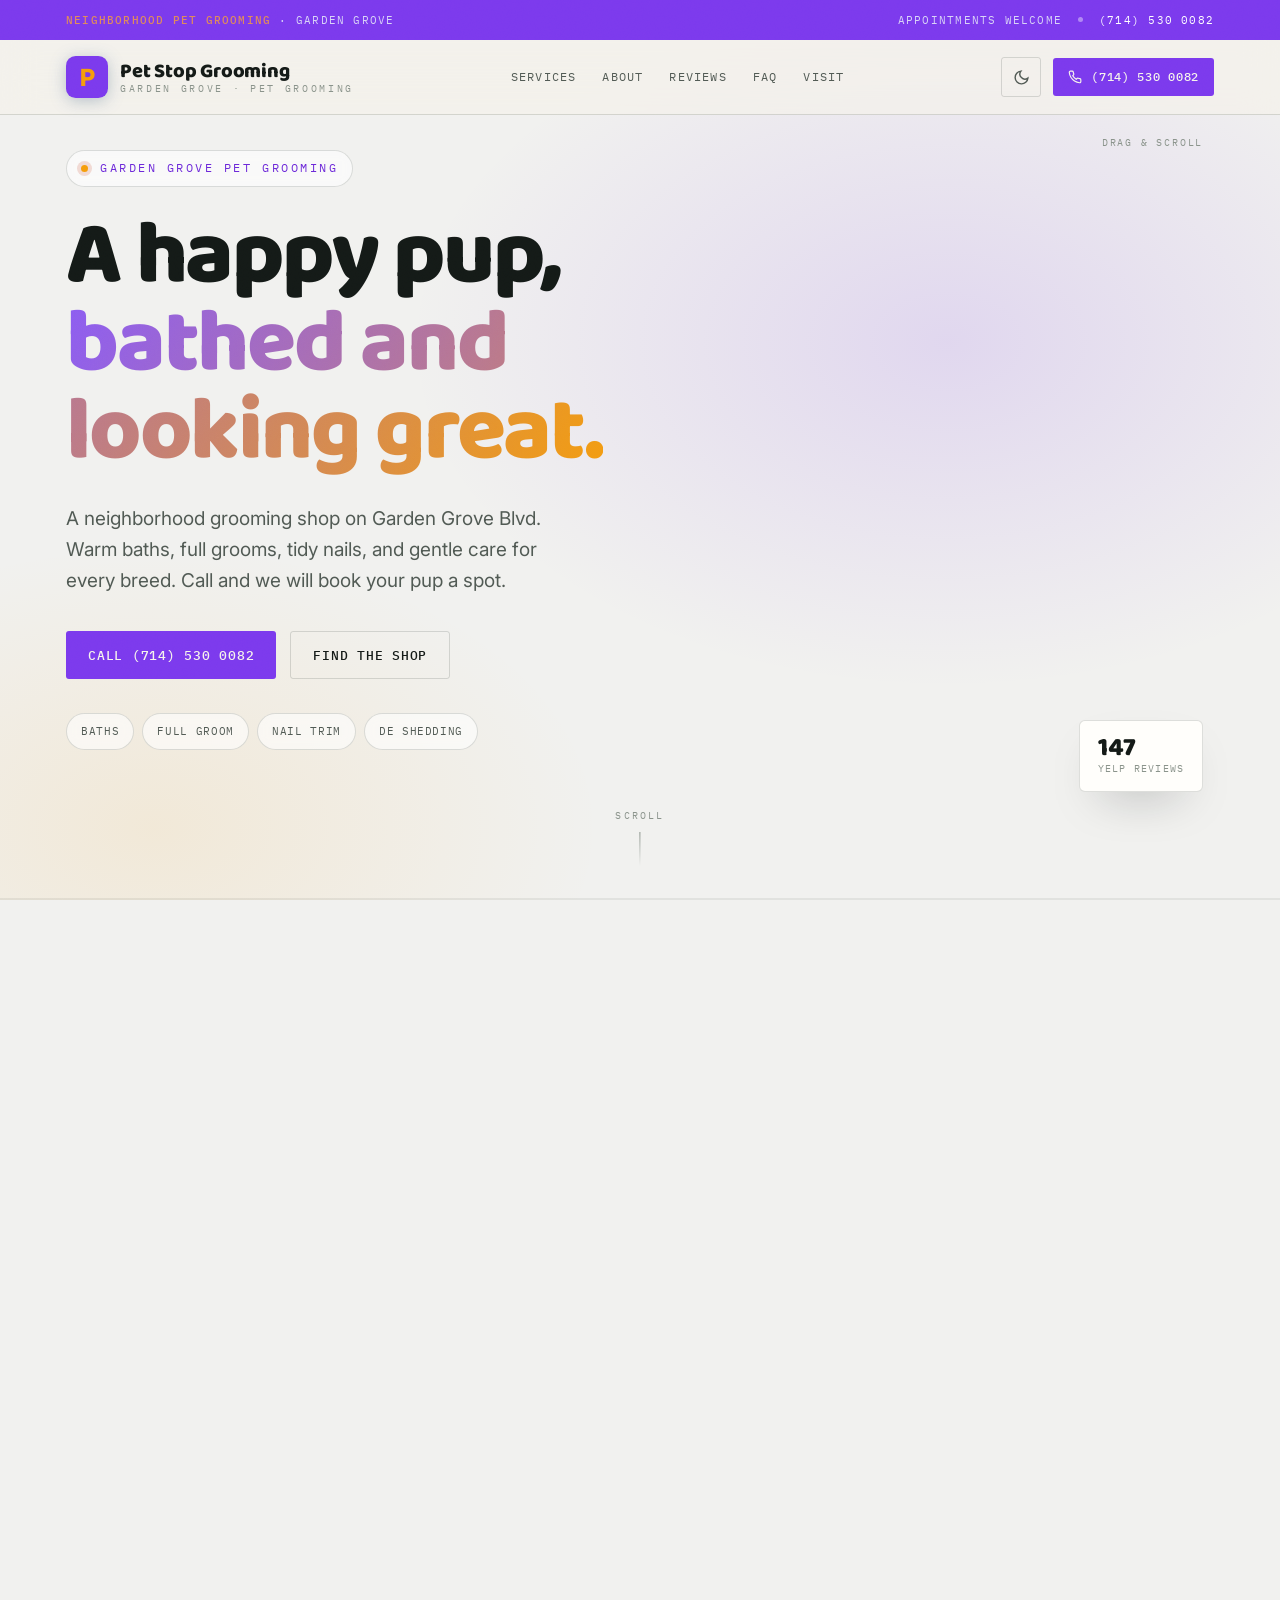
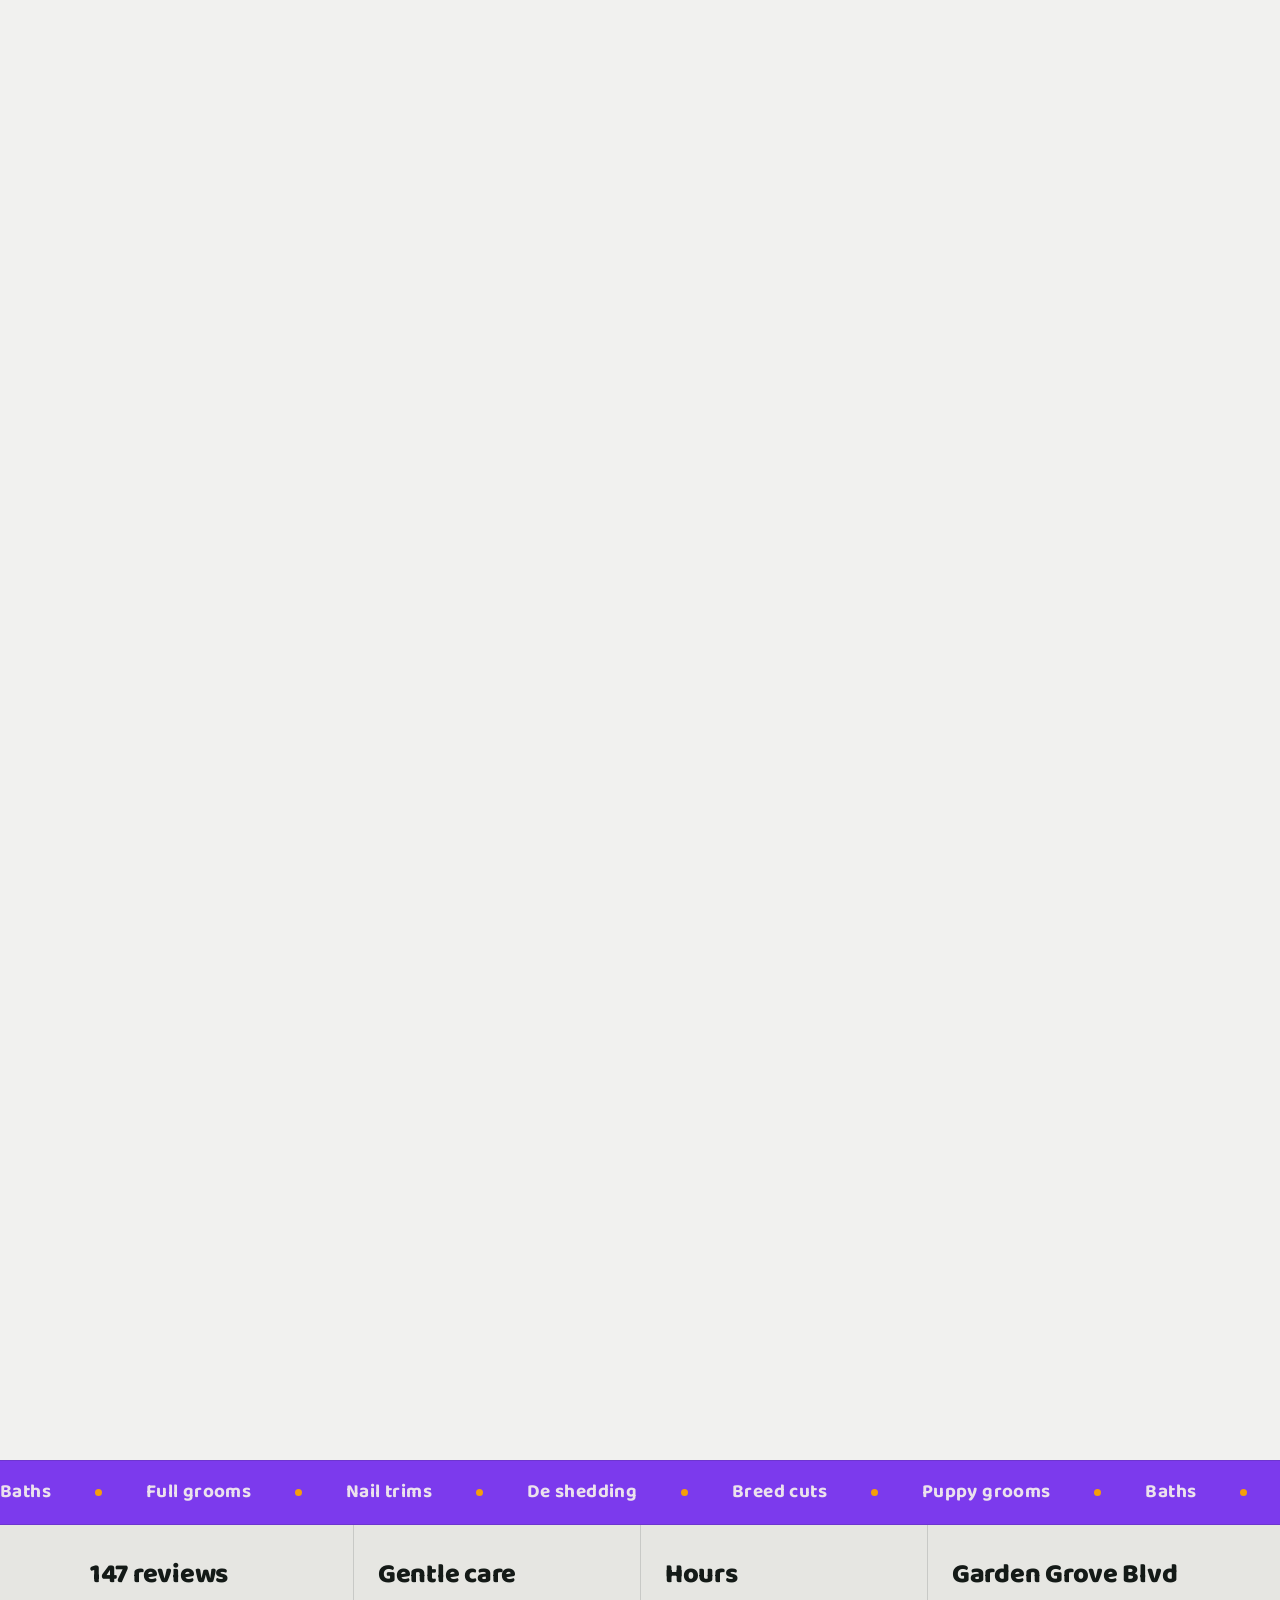
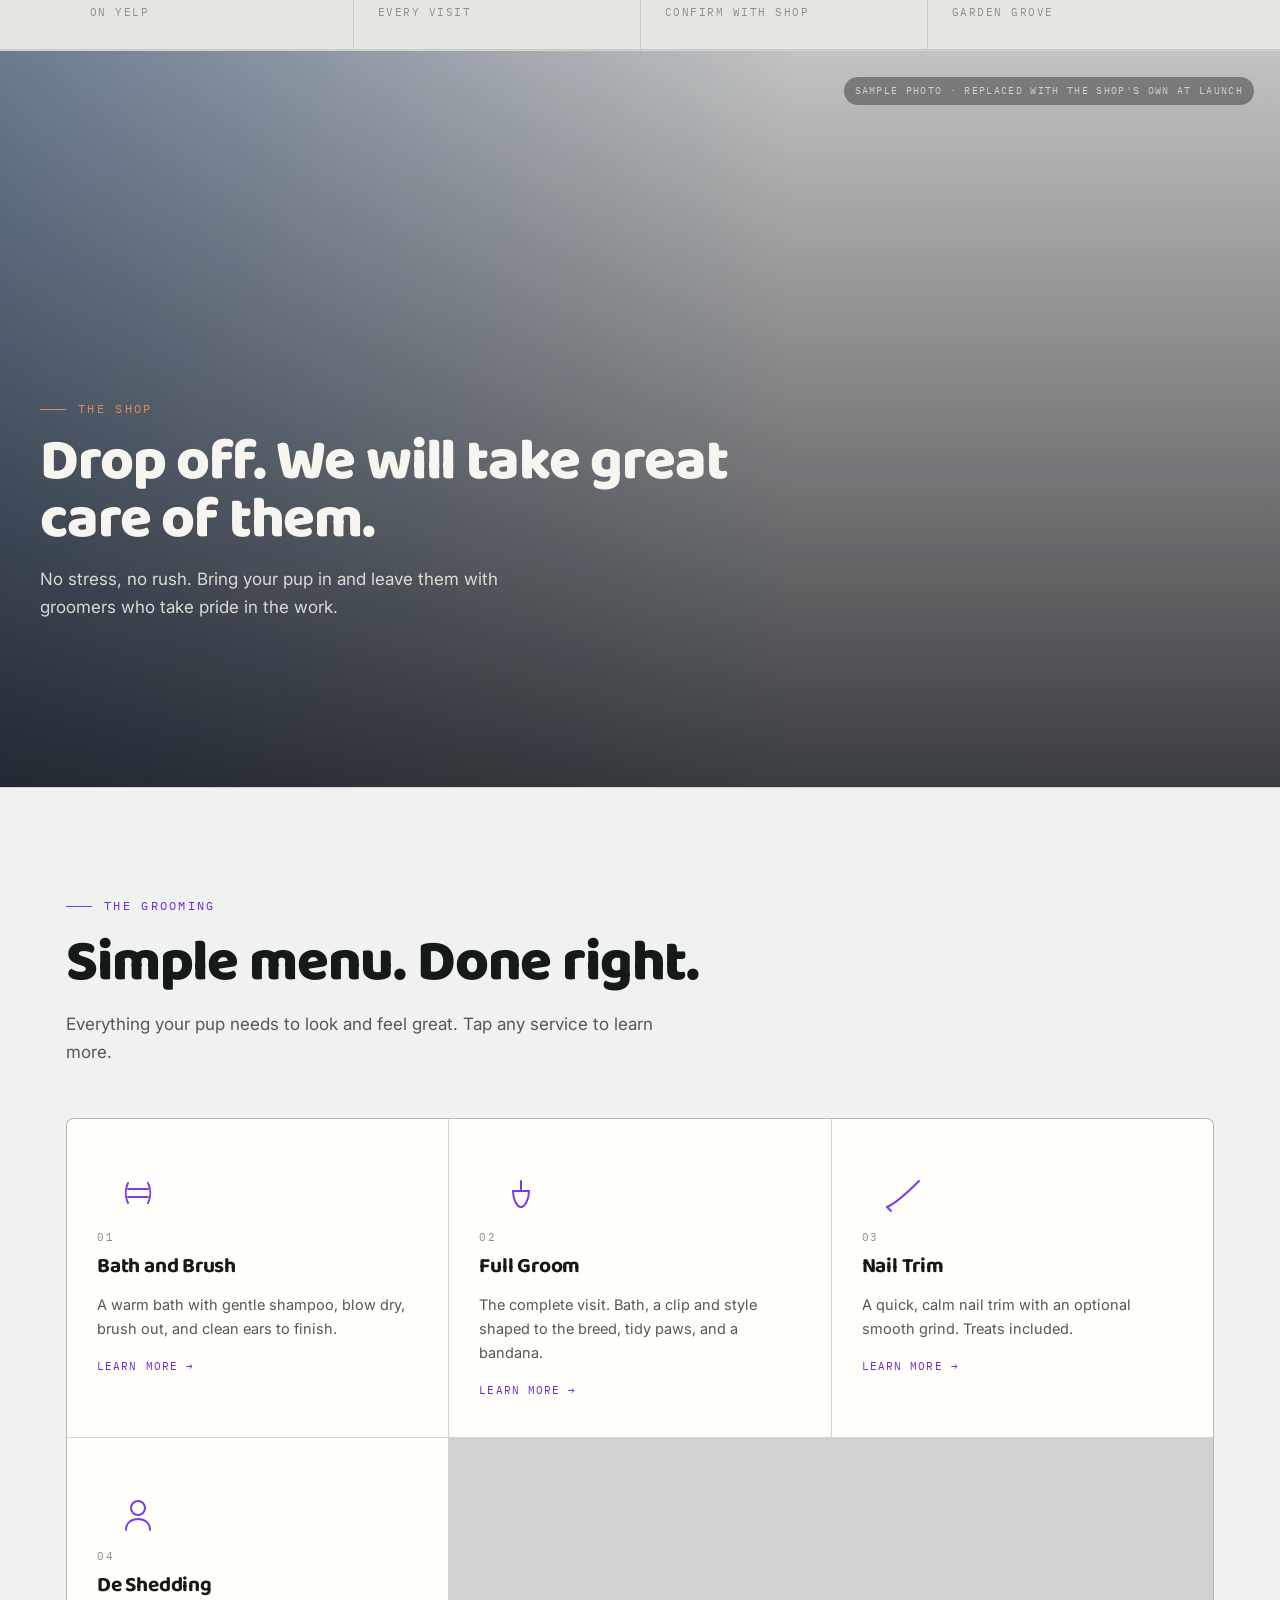
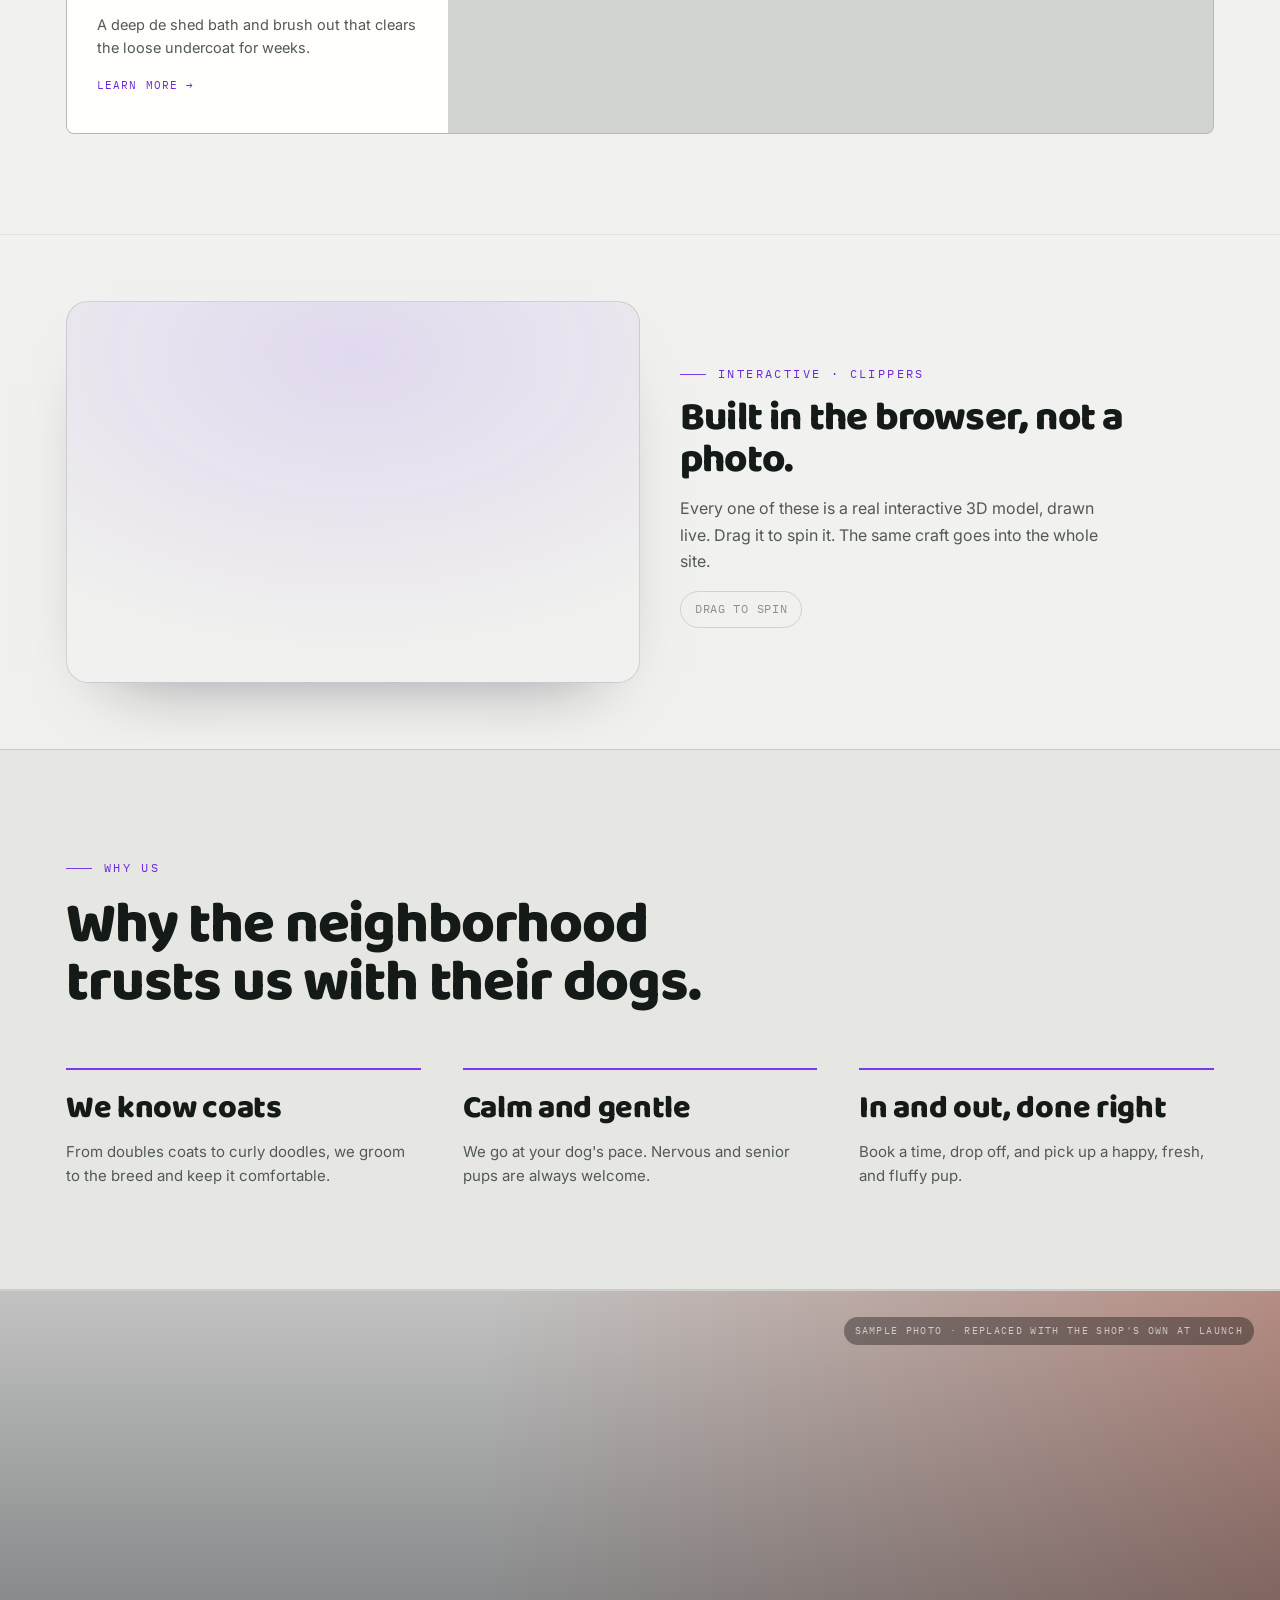
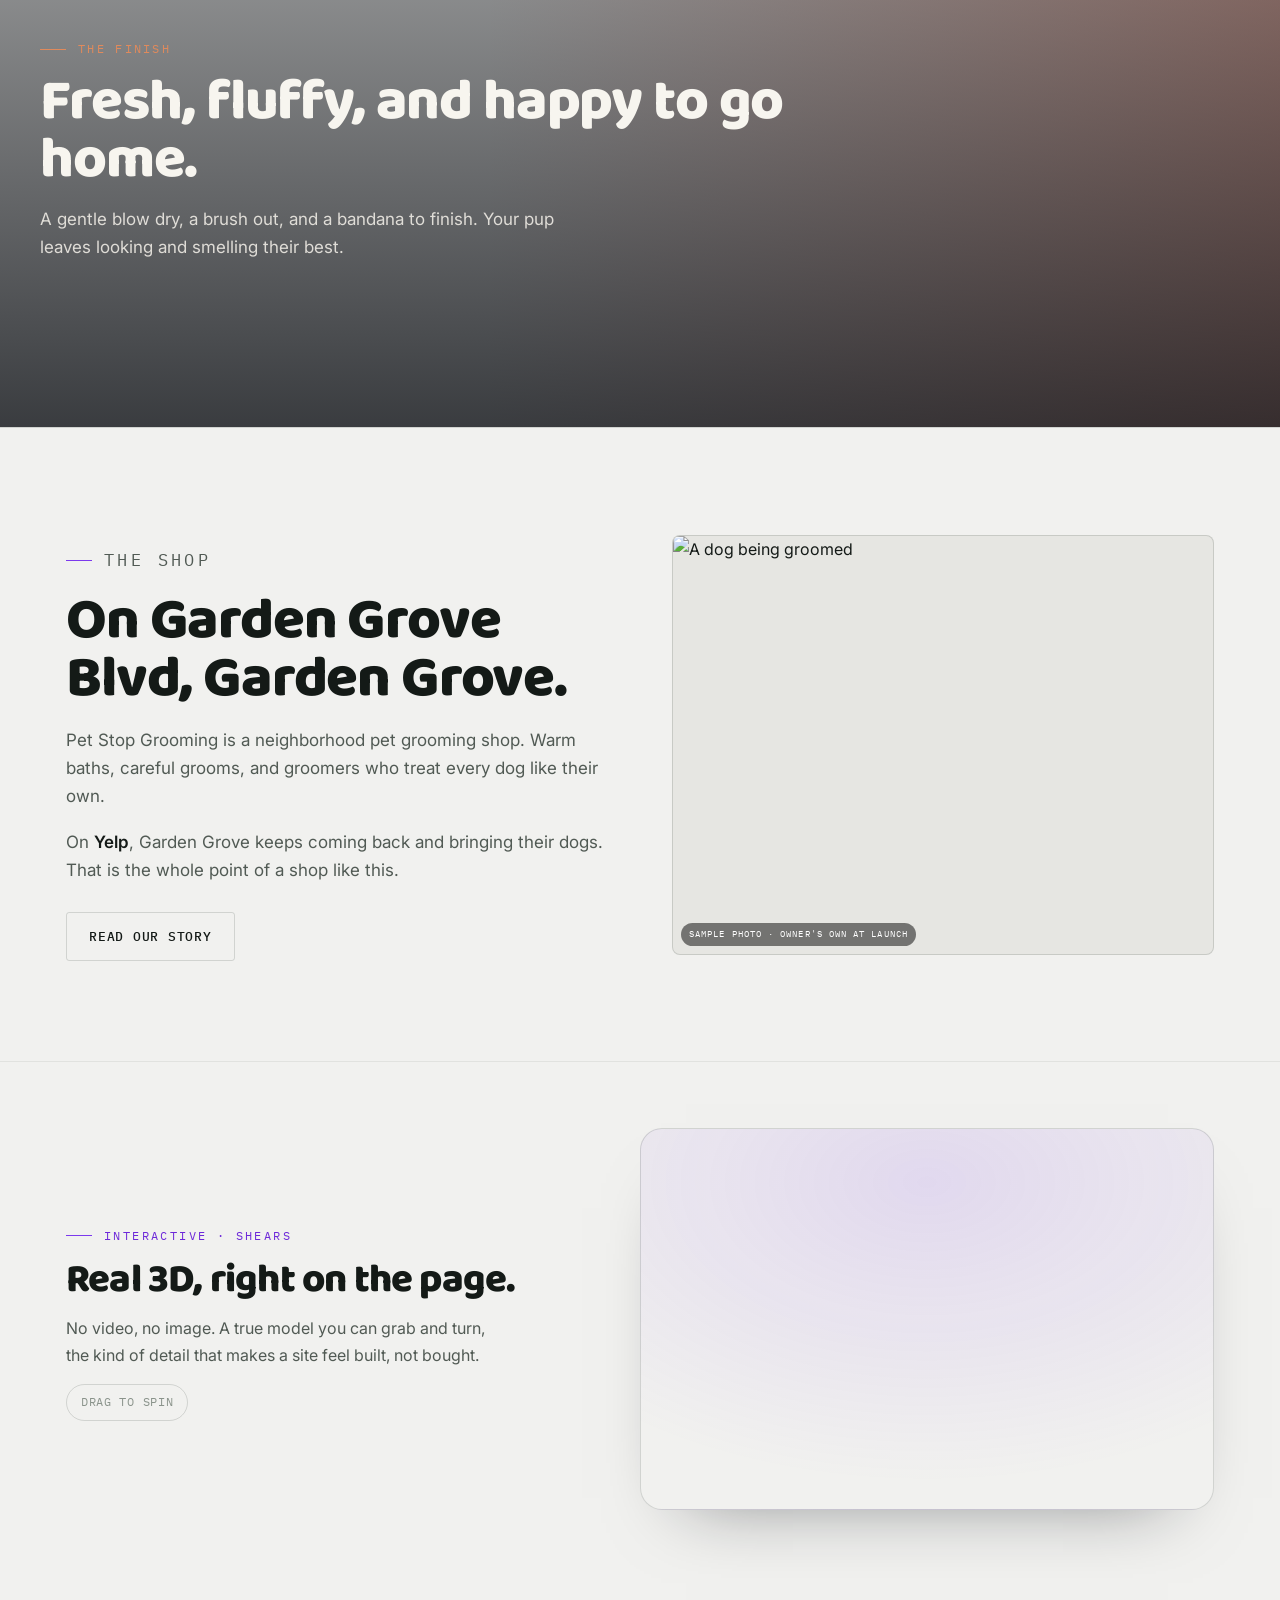
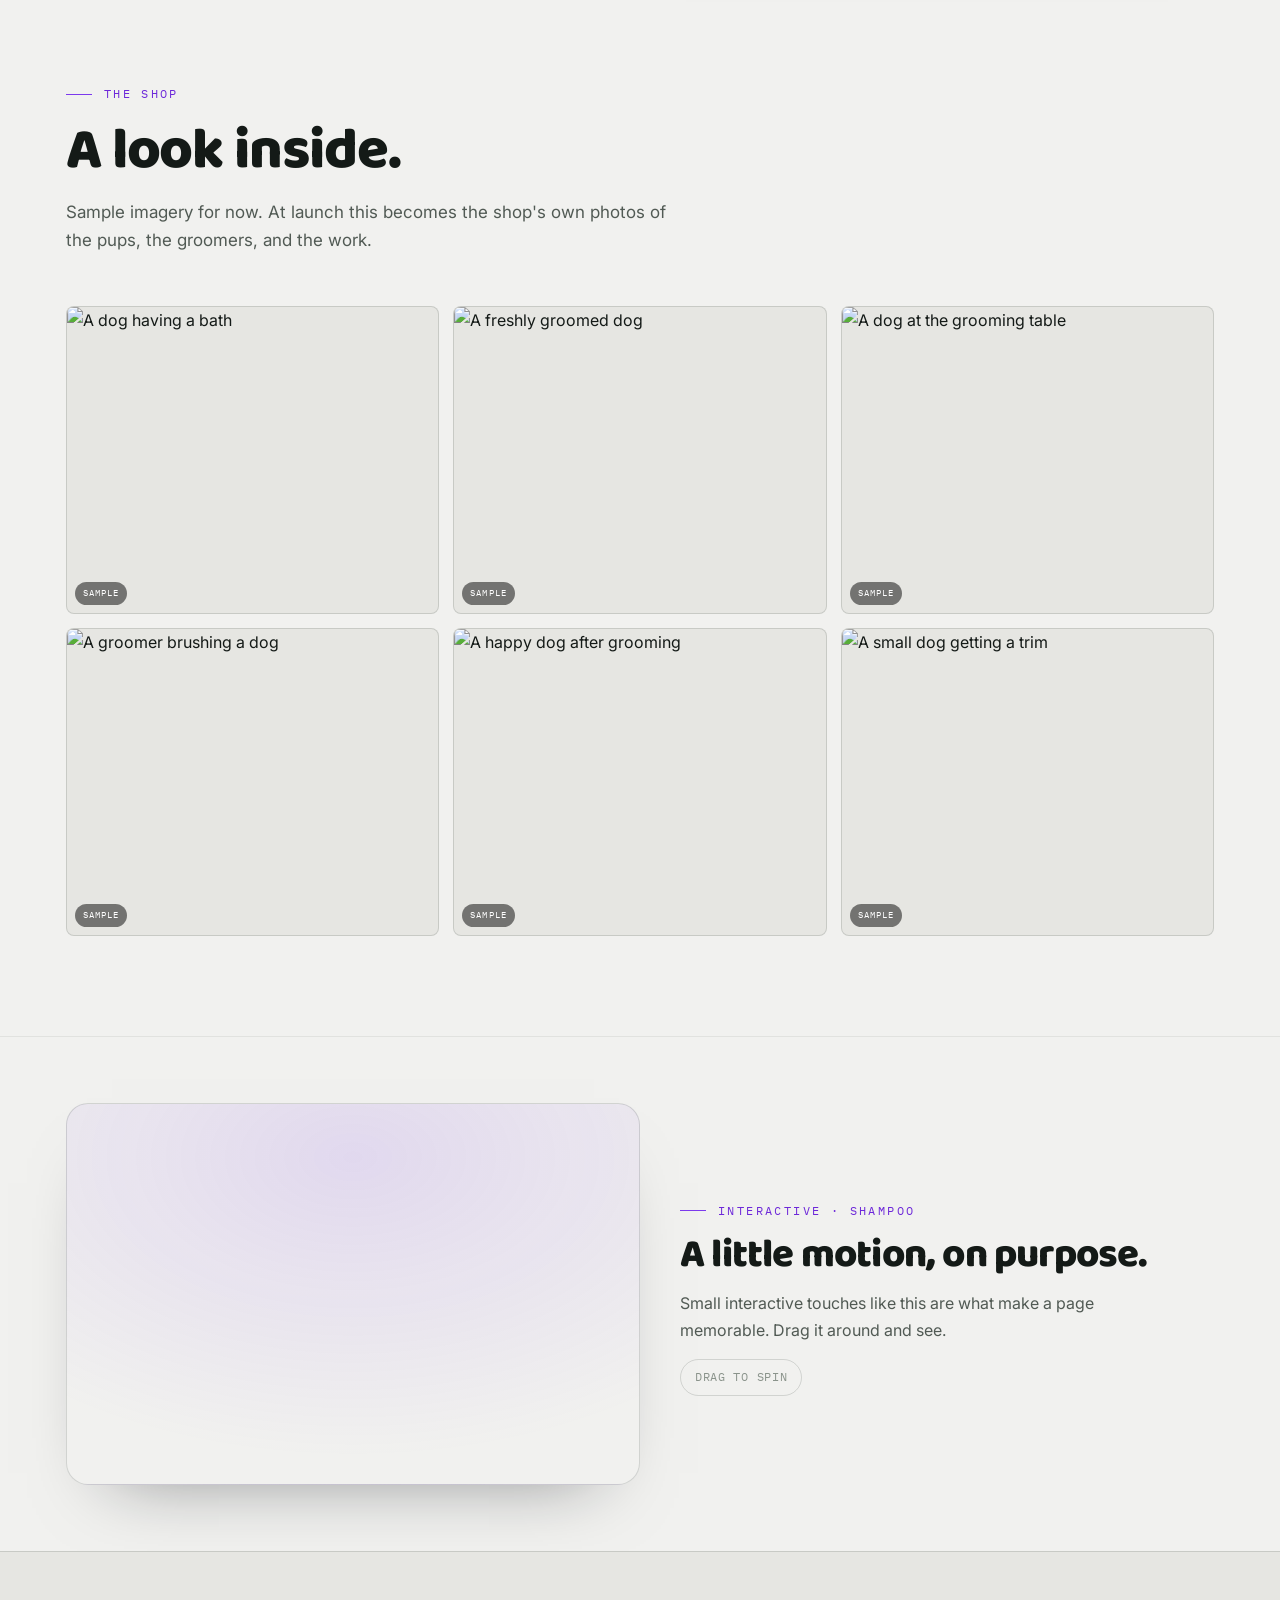
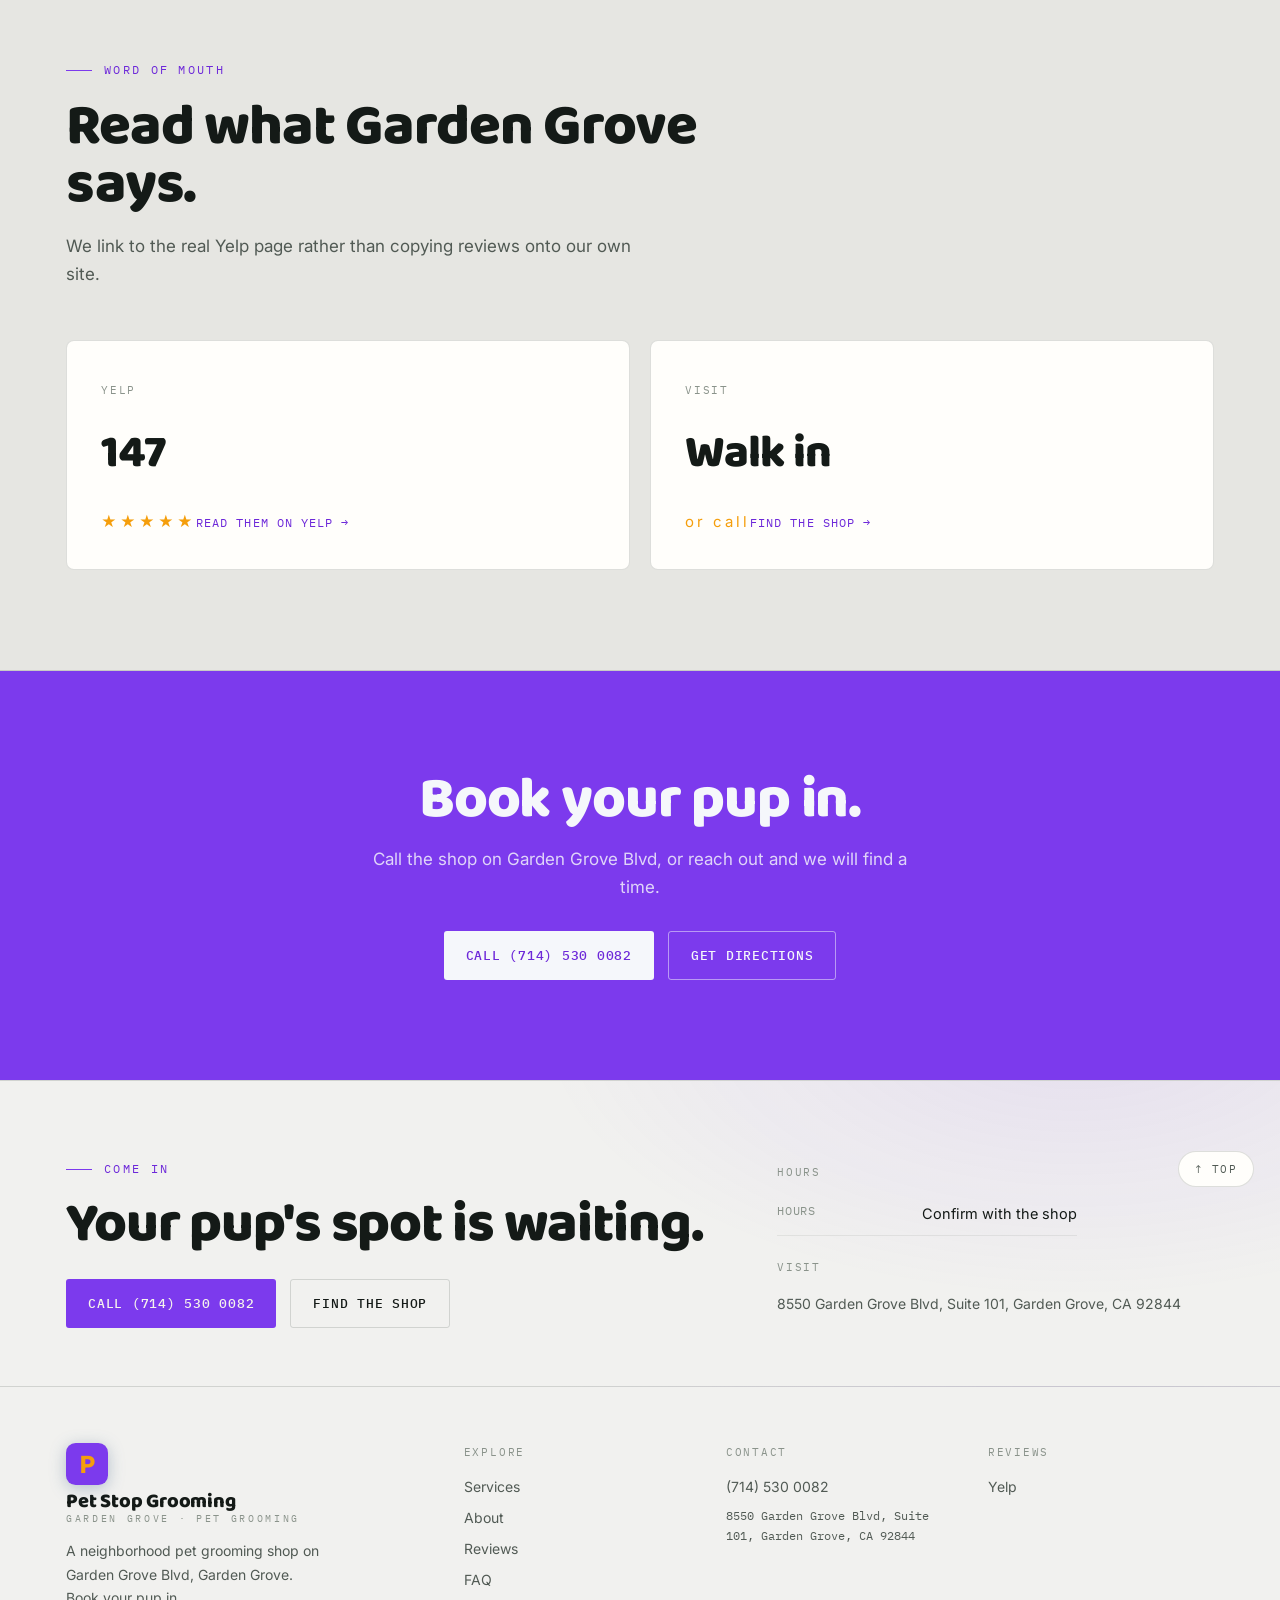
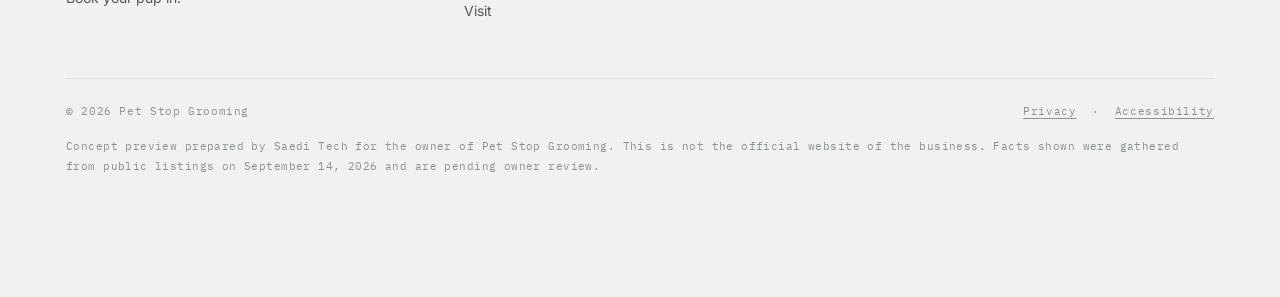
==== index.html @ 208477a7 "Fix 3D hero loading, page reveal, spread 3D across page, unique heroes, correct photos Co-Authored-B" ====
<!doctype html>
<html lang="en">
<head>
<meta charset="utf-8" />
<meta name="viewport" content="width=device-width, initial-scale=1" />
<meta name="robots" content="noindex, nofollow" />
<title>Pet Stop Grooming · Garden Grove Pet Grooming</title>
<meta name="description" content="Pet Stop Grooming on Garden Grove Blvd, Garden Grove. Warm baths, full grooms, nail trims, and gentle care for every breed. Call (714) 530 0082." />
<meta property="og:title" content="Pet Stop Grooming · Garden Grove Pet Grooming" /><meta property="og:type" content="website" />
<link rel="icon" href="data:image/svg+xml,%3Csvg xmlns='http://www.w3.org/2000/svg' viewBox='0 0 32 32'%3E%3Ccircle cx='16' cy='16' r='15' fill='%237c3aed'/%3E%3Cellipse cx='16' cy='20' rx='5.4' ry='4.2' fill='%23fef6ee'/%3E%3Ccircle cx='9.6' cy='13.5' r='2.3' fill='%23fef6ee'/%3E%3Ccircle cx='13.8' cy='10.4' r='2.3' fill='%23fef6ee'/%3E%3Ccircle cx='18.2' cy='10.4' r='2.3' fill='%23fef6ee'/%3E%3Ccircle cx='22.4' cy='13.5' r='2.3' fill='%23fef6ee'/%3E%3C/svg%3E">
<link rel="preconnect" href="https://fonts.googleapis.com"><link rel="preconnect" href="https://fonts.gstatic.com" crossorigin>
<link href="https://fonts.googleapis.com/css2?family=Baloo+2:wght@500;600;700;800&family=Inter:wght@400;500;600&family=IBM+Plex+Mono:wght@400;500&display=swap" rel="stylesheet">
<link rel="stylesheet" href="assets/site.css">
<script type="importmap">{ "imports": { "three": "https://unpkg.com/three@0.160.0/build/three.module.js", "three/": "https://unpkg.com/three@0.160.0/" } }</script>

</head>
<body>
<a class="skip" href="#main">Skip to content</a>
<header class="sitehead" id="sitehead"><div class="topbar"><div class="wrap tbin"><span class="tb-l"><b>Neighborhood pet grooming</b> · Garden Grove</span><span class="tb-r"><span>Appointments welcome</span><span class="dot2"></span><a href="tel:+17145300082">(714) 530 0082</a></span></div></div>
<nav class="top" aria-label="Main">
  <div class="wrap navin">
    <a class="logo" href="index.html" aria-label="Pet Stop Grooming, home"><svg class="emblem" viewBox="0 0 48 48" aria-hidden="true"><rect width="48" height="48" rx="11" fill="var(--indigo)"/><text x="24" y="34" font-size="27" text-anchor="middle" fill="var(--shu)" font-family="Baloo 2,sans-serif" font-weight="800">P</text></svg><span class="wm"><span class="n">Pet Stop Grooming</span><span class="s">Garden Grove · Pet Grooming</span></span></a>
    <div class="navlinks"><a href="services.html">Services</a><a href="about.html">About</a><a href="reviews.html">Reviews</a><a href="faq.html">FAQ</a><a href="visit.html">Visit</a></div>
    <div class="navright">
      <button class="tgl" id="themeTgl" aria-label="Switch between day and night theme" aria-pressed="false"><svg id="icMoon" viewBox="0 0 24 24" fill="none" stroke="currentColor" stroke-width="2" stroke-linecap="round"><path d="M21 12.8A9 9 0 1 1 11.2 3a7 7 0 0 0 9.8 9.8z"/></svg><svg id="icSun" viewBox="0 0 24 24" fill="none" stroke="currentColor" stroke-width="2" stroke-linecap="round" style="display:none"><circle cx="12" cy="12" r="4"/><path d="M12 2v2M12 20v2M4.9 4.9l1.4 1.4M17.7 17.7l1.4 1.4M2 12h2M20 12h2M4.9 19.1l1.4-1.4M17.7 6.3l1.4-1.4"/></svg></button>
      <a class="btn btn-fill btn-sm" href="tel:+17145300082"><svg width="14" height="14" viewBox="0 0 24 24" fill="none" stroke="currentColor" stroke-width="2" stroke-linecap="round" aria-hidden="true"><path d="M22 16.9v3a2 2 0 0 1-2.2 2 19.8 19.8 0 0 1-8.6-3 19.5 19.5 0 0 1-6-6 19.8 19.8 0 0 1-3-8.7A2 2 0 0 1 4.1 2h3a2 2 0 0 1 2 1.7c.13 1 .36 1.9.7 2.8a2 2 0 0 1-.45 2.1L8.1 9.9a16 16 0 0 0 6 6l1.3-1.3a2 2 0 0 1 2.1-.45c.9.34 1.8.57 2.8.7A2 2 0 0 1 22 16.9z"/></svg><span class="lbl">(714) 530 0082</span></a>
      <button class="burger" id="burger" aria-label="Open menu"><svg viewBox="0 0 24 24" fill="none" stroke="currentColor" stroke-width="2" stroke-linecap="round"><path d="M3 6h18M3 12h18M3 18h18"/></svg></button>
    </div>
  </div>
</nav>
</header>
<div class="mmenu" id="mmenu" aria-label="Menu">
  <button class="mclose" id="mclose" aria-label="Close menu">✕</button>
  <a href="services.html">Services</a><a href="about.html">About</a><a href="reviews.html">Reviews</a><a href="faq.html">FAQ</a><a href="visit.html">Visit</a><a href="tel:+17145300082">Call the shop</a>
</div>
<header class="hero scroll3d" id="top">
  <div class="sticky">
    <div class="hero-bg" aria-hidden="true"></div>
    <canvas id="gl" data-obj="paw" data-accent="7c3aed" aria-hidden="true"></canvas>
    <div class="hero-fb" aria-hidden="true"></div>
    <div class="wrap herogrid">
      <div class="hero-copy" id="stageA">
        <span class="tag"><span class="dot"></span> Garden Grove Pet Grooming</span>
        <h1>A happy pup, <span class="in">bathed and looking great.</span></h1>
        <p class="lede">A neighborhood grooming shop on Garden Grove Blvd. Warm baths, full grooms, tidy nails, and gentle care for every breed. Call and we will book your pup a spot.</p>
        <div class="cta"><a class="btn btn-fill" href="tel:+17145300082">Call (714) 530 0082</a><a class="btn btn-line" href="visit.html">Find the shop</a></div>
        <div class="chips" aria-label="What we do"><span class="chip">Baths</span><span class="chip">Full groom</span><span class="chip">Nail trim</span><span class="chip">De shedding</span></div>
      </div>
      <div class="callouts" id="stageB" aria-hidden="true">
        <h3>Every visit, start to finish.</h3>
        <div class="callout"><span class="cn">01</span><span class="cx"><b>Check in</b><span>We meet your pup and talk through the look you want.</span></span></div>
        <div class="callout"><span class="cn">02</span><span class="cx"><b>Bath</b><span>A warm, gentle bath with the right shampoo for the coat.</span></span></div>
        <div class="callout"><span class="cn">03</span><span class="cx"><b>Groom</b><span>Clip, brush out, ears, and a tidy nail trim.</span></span></div>
        <div class="callout"><span class="cn">04</span><span class="cx"><b>Finish</b><span>A fluffy blow dry, a bandana, and out the door happy.</span></span></div>
      </div>
    </div>
    <div class="badge3d" id="badge3d"><div><div class="rt">147</div><div class="rl">Yelp reviews</div></div></div>
    <span class="grab" aria-hidden="true">Drag &amp; scroll</span>
    <div class="cue" aria-hidden="true">Scroll<span class="bar"></span></div>
    <div class="hprog" aria-hidden="true"><i id="hprog"></i></div>
  </div>
</header>
<div class="marquee" aria-hidden="true"><div class="mrow"><span>Baths<span class="d"></span>Full grooms<span class="d"></span>Nail trims<span class="d"></span>De shedding<span class="d"></span>Breed cuts<span class="d"></span>Puppy grooms<span class="d"></span></span><span>Baths<span class="d"></span>Full grooms<span class="d"></span>Nail trims<span class="d"></span>De shedding<span class="d"></span>Breed cuts<span class="d"></span>Puppy grooms<span class="d"></span></span></div></div>
<div class="strip" role="region" aria-label="Shop facts">
  <div class="wrap stripin">
    <div class="stat"><a href="https://www.yelp.com/biz/pet-stop-grooming-garden-grove" target="_blank" rel="noopener"><div class="v">147 reviews</div><div class="l">on Yelp</div></a></div>
    <div class="stat"><div class="v">Gentle care</div><div class="l">every visit</div></div>
    <div class="stat"><div class="v">Hours</div><div class="l">confirm with shop</div></div>
    <div class="stat"><div class="v">Garden Grove Blvd</div><div class="l">Garden Grove</div></div>
  </div>
</div>
<main id="main">
<section class="photoband" aria-label="The shop">
  <div class="pbimg" data-parallax="0.12" style="background-image:url('https://images.unsplash.com/photo-1625321171045-1fea4ac688e9?w=1800&q=74&auto=format&fit=crop')"></div>
  <span class="sampletag">Sample photo · replaced with the shop's own at launch</span>
  <div class="wrap pbin"><p class="pbk up">The shop</p><h2 class="up">Drop off. We will take great care of them.</h2><p class="up">No stress, no rush. Bring your pup in and leave them with groomers who take pride in the work.</p></div>
</section>
<section id="services">
  <div class="wrap">
    <p class="kick up">The Grooming</p>
    <h2 class="up">Simple menu. Done right.</h2>
    <p class="sub up">Everything your pup needs to look and feel great. Tap any service to learn more.</p>
    <div class="svcgrid">
      <a class="svc up" href="services.html#bath"><span class="no">01</span><svg class="ic" viewBox="0 0 48 48" fill="none" stroke="currentColor" stroke-width="2" stroke-linecap="round" aria-hidden="true"><path d="M14 10c-3 6-3 14 0 20M34 10c3 6 3 14 0 20"/><path d="M14 16h20M14 24h20"/></svg><h3>Bath and Brush</h3><p>A warm bath with gentle shampoo, blow dry, brush out, and clean ears to finish.</p><span class="more">Learn more →</span></a><a class="svc up" href="services.html#fullgroom"><span class="no">02</span><svg class="ic" viewBox="0 0 48 48" fill="none" stroke="currentColor" stroke-width="2" stroke-linecap="round" aria-hidden="true"><path d="M24 8v10M16 18h16c0 8-4 16-8 16s-8-8-8-16z"/></svg><h3>Full Groom</h3><p>The complete visit. Bath, a clip and style shaped to the breed, tidy paws, and a bandana.</p><span class="more">Learn more →</span></a><a class="svc up" href="services.html#nailtrim"><span class="no">03</span><svg class="ic" viewBox="0 0 48 48" fill="none" stroke="currentColor" stroke-width="2" stroke-linecap="round" aria-hidden="true"><path d="M8 34c10-4 22-16 32-26"/><path d="M8 34l4 4"/></svg><h3>Nail Trim</h3><p>A quick, calm nail trim with an optional smooth grind. Treats included.</p><span class="more">Learn more →</span></a><a class="svc up" href="services.html#deshed"><span class="no">04</span><svg class="ic" viewBox="0 0 48 48" fill="none" stroke="currentColor" stroke-width="2" stroke-linecap="round" aria-hidden="true"><circle cx="24" cy="16" r="7"/><path d="M12 38c0-7 5-11 12-11s12 4 12 11"/></svg><h3>De Shedding</h3><p>A deep de shed bath and brush out that clears the loose undercoat for weeks.</p><span class="more">Learn more →</span></a>
    </div>
  </div>
</section>
<section class="obj3dband" aria-label="Interactive 3D Pet clippers">
  <div class="wrap o3b">
    <div class="o3b-art up"><canvas class="obj3d" data-obj="clippers" data-accent="7c3aed" aria-label="Interactive 3D Pet clippers"></canvas></div>
    <div class="o3b-copy up"><p class="kick">Interactive · Clippers</p><h2>Built in the browser, not a photo.</h2><p>Every one of these is a real interactive 3D model, drawn live. Drag it to spin it. The same craft goes into the whole site.</p><span class="drag">Drag to spin</span></div>
  </div>
</section>
<section id="why">
  <div class="wrap">
    <p class="kick up">Why Us</p>
    <h2 class="up">Why the neighborhood trusts us with their dogs.</h2>
    <div class="whygrid">
      <div class="why up"><div class="big">We know coats</div><p>From doubles coats to curly doodles, we groom to the breed and keep it comfortable.</p></div>
      <div class="why up"><div class="big">Calm and gentle</div><p>We go at your dog's pace. Nervous and senior pups are always welcome.</p></div>
      <div class="why up"><div class="big">In and out, done right</div><p>Book a time, drop off, and pick up a happy, fresh, and fluffy pup.</p></div>
    </div>
  </div>
</section>
<section class="photoband right" aria-label="The finish">
  <div class="pbimg" data-parallax="0.12" style="background-image:url('https://images.unsplash.com/photo-1709777571247-39ad71a2d86e?w=1800&q=74&auto=format&fit=crop')"></div>
  <span class="sampletag">Sample photo · replaced with the shop's own at launch</span>
  <div class="wrap pbin"><p class="pbk up">The finish</p><h2 class="up">Fresh, fluffy, and happy to go home.</h2><p class="up">A gentle blow dry, a brush out, and a bandana to finish. Your pup leaves looking and smelling their best.</p></div>
</section>
<section id="about">
  <div class="wrap abgrid">
    <div class="abcopy"><p class="kick up">The Shop</p><h2 class="up">On Garden Grove Blvd, Garden Grove.</h2><p class="up">Pet Stop Grooming is a neighborhood pet grooming shop. Warm baths, careful grooms, and groomers who treat every dog like their own.</p><p class="up">On <strong>Yelp</strong>, Garden Grove keeps coming back and bringing their dogs. That is the whole point of a shop like this.</p><p class="up"><a class="btn btn-line" href="about.html" style="margin-top:10px">Read our story</a></p></div>
    <div class="imgfill up" role="img" aria-label="Inside the grooming shop"><img src="https://images.unsplash.com/photo-1581887936036-3f4f7f0b6679?w=1100&q=74&auto=format&fit=crop" alt="A dog being groomed" loading="lazy"><span class="stamp">Sample photo · owner's own at launch</span></div>
  </div>
</section>
<section class="obj3dband alt" aria-label="Interactive 3D Grooming shears">
  <div class="wrap o3b">
    <div class="o3b-art up"><canvas class="obj3d" data-obj="scissors" data-accent="7c3aed" aria-label="Interactive 3D Grooming shears"></canvas></div>
    <div class="o3b-copy up"><p class="kick">Interactive · Shears</p><h2>Real 3D, right on the page.</h2><p>No video, no image. A true model you can grab and turn, the kind of detail that makes a site feel built, not bought.</p><span class="drag">Drag to spin</span></div>
  </div>
</section>
<section id="gallery">
  <div class="wrap">
    <p class="kick up">The shop</p>
    <h2 class="up">A look inside.</h2>
    <p class="sub up">Sample imagery for now. At launch this becomes the shop's own photos of the pups, the groomers, and the work.</p>
    <div class="gal2"><div class="imgfill up"><img src="https://images.unsplash.com/photo-1625277743460-43716b93507a?w=800&q=74&auto=format&fit=crop" alt="A dog having a bath" loading="lazy"><span class="stamp">Sample</span></div><div class="imgfill up"><img src="https://images.unsplash.com/photo-1675430426271-d74b542f21e4?w=800&q=74&auto=format&fit=crop" alt="A freshly groomed dog" loading="lazy"><span class="stamp">Sample</span></div><div class="imgfill up"><img src="https://images.unsplash.com/photo-1616032776175-77c09e280ad8?w=800&q=74&auto=format&fit=crop" alt="A dog at the grooming table" loading="lazy"><span class="stamp">Sample</span></div><div class="imgfill up"><img src="https://images.unsplash.com/photo-1527526029430-319f10814151?w=800&q=74&auto=format&fit=crop" alt="A groomer brushing a dog" loading="lazy"><span class="stamp">Sample</span></div><div class="imgfill up"><img src="https://images.unsplash.com/photo-1528846596754-23db743ea0e2?w=800&q=74&auto=format&fit=crop" alt="A happy dog after grooming" loading="lazy"><span class="stamp">Sample</span></div><div class="imgfill up"><img src="https://images.unsplash.com/photo-1678153184494-1f6fc14a673d?w=800&q=74&auto=format&fit=crop" alt="A small dog getting a trim" loading="lazy"><span class="stamp">Sample</span></div></div>
  </div>
</section>

<section class="obj3dband" aria-label="Interactive 3D Shampoo">
  <div class="wrap o3b">
    <div class="o3b-art up"><canvas class="obj3d" data-obj="bottle" data-accent="7c3aed" aria-label="Interactive 3D Shampoo"></canvas></div>
    <div class="o3b-copy up"><p class="kick">Interactive · Shampoo</p><h2>A little motion, on purpose.</h2><p>Small interactive touches like this are what make a page memorable. Drag it around and see.</p><span class="drag">Drag to spin</span></div>
  </div>
</section>
<section id="reviews" class="band">
  <div class="wrap">
    <p class="kick up">Word of Mouth</p>
    <h2 class="up">Read what Garden Grove says.</h2>
    <p class="sub up">We link to the real Yelp page rather than copying reviews onto our own site.</p>
    <div class="revgrid">
      <a class="rev up" href="https://www.yelp.com/biz/pet-stop-grooming-garden-grove" target="_blank" rel="noopener"><span class="plat">Yelp</span><div class="score">147</div><span class="stars" aria-hidden="true">★★★★★</span><span class="go">Read them on Yelp →</span></a>
      <a class="rev up" href="visit.html"><span class="plat">Visit</span><div class="score">Walk in</div><span class="stars" aria-hidden="true">or call</span><span class="go">Find the shop →</span></a>
    </div>
  </div>
</section>
<section class="ctaband"><div class="wrap"><h2 class="up">Book your pup in.</h2><p class="up">Call the shop on Garden Grove Blvd, or reach out and we will find a time.</p><div class="cta up"><a class="btn btn-fill" href="tel:+17145300082">Call (714) 530 0082</a><a class="btn btn-line" href="visit.html">Get directions</a></div></div></section>
</main><script type="module" src="assets/hero3d-generic.js?v=2"></script><script type="module" src="assets/objects3d.js?v=2"></script><footer>
  <button class="backtop" id="backtop" aria-label="Back to top">↑ Top</button>
  <div class="foot-hero"><div class="wrap"><div class="foot-top">
    <div class="foot-cta"><p class="kick">Come in</p><h2>Your pup's spot is waiting.</h2><div class="cta"><a class="btn btn-fill" href="tel:+17145300082">Call (714) 530 0082</a><a class="btn btn-line" href="visit.html">Find the shop</a></div></div>
    <div class="foot-hours"><p class="ft">Hours</p><div class="hrow"><span>Hours</span><span>Confirm with the shop</span></div><p class="ft" style="margin-top:22px">Visit</p><p class="addr">8550 Garden Grove Blvd, Suite 101, Garden Grove, CA 92844</p></div>
  </div></div></div>
  <div class="wrap foot-main">
    <div class="fgrid">
      <div class="fbrand"><a class="logo" href="index.html" aria-label="Pet Stop Grooming, home"><svg class="emblem" viewBox="0 0 48 48" aria-hidden="true"><rect width="48" height="48" rx="11" fill="var(--indigo)"/><text x="24" y="34" font-size="27" text-anchor="middle" fill="var(--shu)" font-family="Baloo 2,sans-serif" font-weight="800">P</text></svg><span class="wm"><span class="n">Pet Stop Grooming</span><span class="s">Garden Grove · Pet Grooming</span></span></a><p>A neighborhood pet grooming shop on Garden Grove Blvd, Garden Grove. Book your pup in.</p></div>
      <div class="fcol"><p class="ft">Explore</p><a href="services.html">Services</a><a href="about.html">About</a><a href="reviews.html">Reviews</a><a href="faq.html">FAQ</a><a href="visit.html">Visit</a></div>
      <div class="fcol"><p class="ft">Contact</p><a href="tel:+17145300082">(714) 530 0082</a><p class="mono" style="font-size:12px">8550 Garden Grove Blvd, Suite 101, Garden Grove, CA 92844</p></div>
      <div class="fcol"><p class="ft">Reviews</p><a href="https://www.yelp.com/biz/pet-stop-grooming-garden-grove" target="_blank" rel="noopener">Yelp</a></div>
    </div>
    <div class="legal"><span>© 2026 Pet Stop Grooming</span><span><a href="privacy.html">Privacy</a> &nbsp;·&nbsp; <a href="accessibility.html">Accessibility</a></span></div>
    <p class="preview-note">Concept preview prepared by Saedi Tech for the owner of Pet Stop Grooming. This is not the official website of the business. Facts shown were gathered from public listings on September 14, 2026 and are pending owner review.</p>
  </div>
</footer>
<div class="callbar" role="navigation" aria-label="Quick actions">
  <a class="c1" href="tel:+17145300082"><svg width="14" height="14" viewBox="0 0 24 24" fill="none" stroke="currentColor" stroke-width="2" stroke-linecap="round" aria-hidden="true"><path d="M22 16.9v3a2 2 0 0 1-2.2 2 19.8 19.8 0 0 1-8.6-3 19.5 19.5 0 0 1-6-6 19.8 19.8 0 0 1-3-8.7A2 2 0 0 1 4.1 2h3a2 2 0 0 1 2 1.7c.13 1 .36 1.9.7 2.8a2 2 0 0 1-.45 2.1L8.1 9.9a16 16 0 0 0 6 6l1.3-1.3a2 2 0 0 1 2.1-.45c.9.34 1.8.57 2.8.7A2 2 0 0 1 22 16.9z"/></svg>Call the shop</a>
  <a class="c2" href="visit.html">Directions</a>
</div>
<script src="assets/app.js" defer></script>
</body>
</html>
---- assets/site.css ----
/* Pet Stop Grooming grooming concept preview by Saedi Tech */
:root{
  --bg:#f1f1ef; --bg2:#e6e6e2; --card:#fffefb; --card2:#f2f2ee;
  --line:rgba(20,30,26,.14); --line2:rgba(20,30,26,.07);
  --text:#141a17; --muted:#515a54; --faint:#8a938b;
  --indigo:#7c3aed; --indigo-2:#8b5cf6; --indigo-tx:#6d28d9; --indigo-soft:rgba(124,58,237,.1);
  --shu:#f59e0b; --shu-tx:#b45309; --gold:#f59e0b;
  --nav-bg:rgba(244,241,234,.72); --chip-bg:rgba(255,255,255,.6); --btn-tx:#f6f4ec;
  --hero-a:rgba(124,58,237,.14); --hero-b:rgba(245,158,11,.1); --grain:.035;
  --map-filter:saturate(.9) contrast(1.02); --ease:cubic-bezier(.16,1,.3,1);
}
:root[data-theme="night"]{
  --bg:#0c0f16; --bg2:#10141d; --card:#131824; --card2:#101521;
  --line:rgba(225,235,228,.12); --line2:rgba(225,235,228,.06);
  --text:#e9f0eb; --muted:#a4b0a8; --faint:#6e7a72;
  --indigo:#a78bfa; --indigo-2:#c4b5fd; --indigo-tx:#c4b5fd; --indigo-soft:rgba(167,139,250,.14);
  --shu:#fbbf24; --shu-tx:#fcd34d; --gold:#fbbf24;
  --nav-bg:rgba(8,11,16,.66); --chip-bg:rgba(16,21,29,.5); --btn-tx:#0b1310;
  --hero-a:rgba(167,139,250,.2); --hero-b:rgba(251,191,36,.14); --grain:.06;
  --map-filter:grayscale(1) invert(.92) contrast(.9) hue-rotate(180deg);
}
*{margin:0;padding:0;box-sizing:border-box}
html{scroll-behavior:smooth}
@media (prefers-reduced-motion:reduce){html{scroll-behavior:auto}}
body{background:var(--bg);color:var(--text);font-family:'Inter',system-ui,sans-serif;font-size:16px;line-height:1.65;-webkit-font-smoothing:antialiased;transition:background .5s,color .5s;overflow-x:hidden}
::selection{background:var(--indigo);color:var(--btn-tx)}
img,svg{max-width:100%}a{color:inherit}
.jp{font-family:'Noto Sans JP','Inter',sans-serif}
.mono{font-family:'IBM Plex Mono',monospace}
.wrap{max-width:1200px;margin:0 auto;padding:0 26px}
.narrow{max-width:900px}
.skip{position:absolute;left:-9999px;top:0;background:var(--indigo);color:var(--btn-tx);padding:10px 18px;z-index:200;font-weight:600}
.skip:focus{left:12px;top:12px}
:focus-visible{outline:2px solid var(--indigo);outline-offset:3px;border-radius:2px}
body::after{content:"";position:fixed;inset:0;z-index:300;pointer-events:none;opacity:var(--grain);mix-blend-mode:overlay;background-image:url("data:image/svg+xml,%3Csvg xmlns='http://www.w3.org/2000/svg' width='120' height='120'%3E%3Cfilter id='n'%3E%3CfeTurbulence type='fractalNoise' baseFrequency='.85' numOctaves='2'/%3E%3C/filter%3E%3Crect width='100%25' height='100%25' filter='url(%23n)'/%3E%3C/svg%3E")}

/* logo */
.logo{display:flex;align-items:center;gap:12px;text-decoration:none}
.logo .emblem{width:42px;height:42px;flex:none;filter:drop-shadow(0 3px 8px rgba(23,63,115,.28))}
.logo .wm{display:flex;flex-direction:column;line-height:1}
.logo .wm .n{font-family:'Baloo 2',sans-serif;font-weight:800;font-size:20px;letter-spacing:-.01em;color:var(--text)}
.logo .wm .s{font-family:'IBM Plex Mono',monospace;font-size:9.5px;letter-spacing:.28em;text-transform:uppercase;color:var(--faint);margin-top:3px}
.logo .wm .s b{color:var(--shu-tx);font-weight:500}

/* header (top bar + nav) */
.sitehead{position:fixed;top:0;left:0;right:0;z-index:100}
.topbar{background:var(--indigo);color:#eaf0f8;height:40px;overflow:hidden;transition:height .35s var(--ease),opacity .3s}
.topbar .tbin{display:flex;align-items:center;justify-content:space-between;height:40px;font-family:'IBM Plex Mono',monospace;font-size:11px;letter-spacing:.11em;text-transform:uppercase}
.topbar .tb-l{color:rgba(234,240,248,.85)}.topbar .tb-l b{color:#e08a5c;font-weight:500}
.topbar .tb-r{display:flex;align-items:center;gap:16px;color:rgba(234,240,248,.85)}
.topbar .tb-r a{color:#fff;text-decoration:none}.topbar .tb-r a:hover{color:#e08a5c}
.topbar .dot2{width:5px;height:5px;border-radius:50%;background:rgba(255,255,255,.4)}
nav.top{position:relative;background:var(--nav-bg);backdrop-filter:blur(18px) saturate(1.4);-webkit-backdrop-filter:blur(18px) saturate(1.4);border-bottom:1px solid var(--line);transition:box-shadow .35s,background .35s}
.sitehead.scrolled .topbar{height:0;opacity:0}
.sitehead.scrolled nav.top{box-shadow:0 12px 34px -18px rgba(8,11,16,.5)}
.navin{display:flex;align-items:center;justify-content:space-between;height:74px;gap:18px}
@media (max-width:768px){.topbar{display:none}}
.navlinks{display:flex;gap:26px;align-items:center}
.navlinks a{font-family:'IBM Plex Mono',monospace;font-size:12px;letter-spacing:.1em;text-transform:uppercase;text-decoration:none;color:var(--muted);transition:color .25s;position:relative}
.navlinks a[aria-current="page"]{color:var(--text)}
.navlinks a::after{content:"";position:absolute;left:0;bottom:-6px;width:0;height:1.5px;background:var(--shu);transition:width .3s var(--ease)}
.navlinks a:hover::after,.navlinks a[aria-current="page"]::after{width:100%}
.navlinks a:hover{color:var(--text)}
.navright{display:flex;align-items:center;gap:12px}
.btn{display:inline-flex;align-items:center;justify-content:center;gap:9px;font-family:'IBM Plex Mono',monospace;font-size:12.5px;letter-spacing:.06em;text-transform:uppercase;font-weight:500;padding:13px 22px;border-radius:3px;text-decoration:none;border:none;cursor:pointer;transition:transform .35s var(--ease),box-shadow .35s,background .35s,color .35s}
.btn-fill{background:var(--indigo);color:var(--btn-tx)}
.btn-fill:hover{transform:translateY(-2px);box-shadow:0 14px 38px -12px var(--indigo)}
.btn-line{background:transparent;color:var(--text);border:1px solid var(--line)}
.btn-line:hover{border-color:var(--indigo);color:var(--indigo-tx)}
.btn-sm{padding:10px 15px;font-size:11.5px}
.tgl,.burger{width:40px;height:40px;border-radius:3px;border:1px solid var(--line);background:transparent;color:var(--muted);display:grid;place-items:center;cursor:pointer;transition:color .3s,border-color .3s}
.tgl:hover,.burger:hover{color:var(--indigo-tx);border-color:var(--indigo)}
.tgl svg{width:17px;height:17px}.burger{display:none}.burger svg{width:20px;height:20px}
@media (max-width:940px){.navlinks{display:none}.burger{display:grid}}
@media (max-width:560px){.logo .wm .s{display:none}.navright .btn span.lbl{display:none}}
/* mobile menu */
.mmenu{position:fixed;inset:0;z-index:150;background:var(--bg);transform:translateY(-100%);visibility:hidden;opacity:0;transition:transform .45s var(--ease),opacity .35s,visibility .35s;display:flex;flex-direction:column;padding:96px 26px 40px;overflow-y:auto}
.mmenu.open{transform:none;visibility:visible;opacity:1}
.mmenu a{font-family:'Baloo 2',sans-serif;font-weight:700;font-size:30px;text-decoration:none;color:var(--text);padding:16px 0;border-bottom:1px solid var(--line)}
.mmenu a:hover{color:var(--indigo-tx)}
.mclose{position:absolute;top:22px;right:22px;width:40px;height:40px;border:1px solid var(--line);border-radius:3px;background:transparent;color:var(--text);cursor:pointer;font-size:20px}

/* generic hero for home */
header.hero{position:relative;min-height:100svh;overflow:hidden}
.sticky{position:relative;min-height:100svh;overflow:hidden;display:flex;align-items:center;padding:90px 0 44px}
/* scroll-driven exploded 3D hero */
header.hero.scroll3d{height:340vh;min-height:0}
header.hero.scroll3d .sticky{position:sticky;top:0;height:100svh;min-height:0;padding:0}
.callouts{position:absolute;z-index:2;top:50%;left:26px;transform:translateY(-50%);max-width:360px;opacity:0;pointer-events:none;will-change:opacity}
.callouts h3{font-family:'Baloo 2',sans-serif;font-weight:800;font-size:clamp(26px,3.2vw,40px);letter-spacing:-.02em;line-height:1.02;margin-bottom:18px}
.callout{display:flex;gap:14px;align-items:flex-start;padding:12px 0;border-top:1px solid var(--line)}
.callout .cn{font-family:'IBM Plex Mono',monospace;font-size:11px;color:var(--shu-tx);letter-spacing:.1em;padding-top:3px;min-width:24px}
.callout .cx b{font-family:'Baloo 2',sans-serif;font-weight:700;font-size:16px;display:block;margin-bottom:2px}
.callout .cx span{font-size:13px;color:var(--muted)}
.hprog{position:absolute;left:0;right:0;bottom:0;height:2px;background:var(--line2);z-index:5}
.hprog i{display:block;height:100%;width:0;background:linear-gradient(90deg,var(--indigo),var(--shu))}
@media (max-width:940px){header.hero.scroll3d{height:280vh}header.hero.scroll3d .sticky{align-items:flex-start}.hero-copy{padding-top:100px}.callouts{left:26px;right:26px;max-width:none;top:40%}}
@media (prefers-reduced-motion:reduce){header.hero.scroll3d{height:auto;min-height:100svh}header.hero.scroll3d .sticky{position:relative}.callouts{display:none}.hprog{display:none}}
.hero-bg{position:absolute;inset:0;z-index:0;background:radial-gradient(60% 55% at 74% 38%,var(--hero-a),transparent 70%),radial-gradient(50% 45% at 12% 92%,var(--hero-b),transparent 70%),var(--bg)}
#gl{position:absolute;inset:0;z-index:1;width:100%;height:100%;display:block;touch-action:pan-y;cursor:grab}#gl:active{cursor:grabbing}
.hero-fb{position:absolute;z-index:1;right:6%;top:50%;transform:translateY(-50%);width:min(42vw,460px);aspect-ratio:1;border-radius:50%;background:radial-gradient(circle at 40% 35%,#2b3a52,#0c1119 70%);box-shadow:0 40px 120px -30px rgba(23,63,115,.6);display:none}
.herogrid{position:relative;z-index:2;width:100%}
.hero-copy{max-width:600px}
.tag{display:inline-flex;align-items:center;gap:12px;font-family:'IBM Plex Mono',monospace;font-size:11.5px;letter-spacing:.22em;text-transform:uppercase;color:var(--indigo-tx);margin-bottom:26px;padding:8px 14px;border:1px solid var(--line);border-radius:40px;background:var(--chip-bg);backdrop-filter:blur(6px)}
.tag .dot{width:7px;height:7px;border-radius:50%;background:var(--shu);box-shadow:0 0 0 4px rgba(201,75,46,.18)}
h1{font-family:'Baloo 2',sans-serif;font-weight:800;font-size:clamp(46px,7vw,92px);line-height:.98;letter-spacing:-.025em;color:var(--text)}
h1 .in{background:linear-gradient(120deg,var(--indigo-2),var(--shu));-webkit-background-clip:text;background-clip:text;color:transparent}
.hero p.lede{font-size:clamp(16px,1.5vw,19px);color:var(--muted);max-width:500px;margin:26px 0 34px}
.cta{display:flex;gap:14px;flex-wrap:wrap}
.chips{display:flex;gap:8px;flex-wrap:wrap;margin-top:34px}
.chip{font-family:'IBM Plex Mono',monospace;font-size:11px;letter-spacing:.06em;text-transform:uppercase;color:var(--muted);border:1px solid var(--line);background:var(--chip-bg);border-radius:40px;padding:8px 14px;backdrop-filter:blur(6px)}
.badge3d{position:absolute;right:6%;bottom:12%;z-index:3;background:var(--card);border:1px solid var(--line);border-radius:6px;padding:14px 18px;box-shadow:0 20px 50px -24px rgba(18,22,28,.4);display:flex;align-items:center;gap:14px}
.badge3d .rt{font-family:'Baloo 2',sans-serif;font-weight:800;font-size:26px;line-height:1}
.badge3d .rl{font-family:'IBM Plex Mono',monospace;font-size:10px;letter-spacing:.12em;text-transform:uppercase;color:var(--faint)}
.badge3d .star{color:var(--shu)}
.grab{position:absolute;z-index:4;right:6%;top:15%;display:flex;align-items:center;gap:8px;font-family:'IBM Plex Mono',monospace;font-size:10px;letter-spacing:.18em;text-transform:uppercase;color:var(--faint)}
.cue{position:absolute;bottom:34px;left:50%;transform:translateX(-50%);z-index:4;display:flex;flex-direction:column;align-items:center;gap:8px;color:var(--faint);font-family:'IBM Plex Mono',monospace;font-size:10px;letter-spacing:.22em;text-transform:uppercase}
.cue .bar{width:1px;height:34px;background:linear-gradient(var(--faint),transparent);animation:drop 2.4s var(--ease) infinite}
@keyframes drop{0%{transform:scaleY(0);transform-origin:top}45%{transform:scaleY(1);transform-origin:top}55%{transform:scaleY(1);transform-origin:bottom}100%{transform:scaleY(0);transform-origin:bottom}}
@media (prefers-reduced-motion:reduce){.cue .bar{animation:none}.grab{display:none}}
@media (max-width:940px){.hero-copy{max-width:none}.badge3d{right:auto;left:26px;bottom:8%}.grab{top:9%;right:26px}}

/* subpage banner */
.page-hero{position:relative;padding:150px 0 60px;min-height:62vh;display:flex;align-items:center;border-bottom:1px solid var(--line);background:radial-gradient(60% 90% at 88% 10%,var(--indigo-soft),transparent 70%),var(--bg);overflow:hidden}
.page-hero .wrap{position:relative;z-index:2;width:100%}
.subcanvas{position:absolute;right:-4%;top:0;bottom:0;width:52%;z-index:1;display:block;touch-action:pan-y;cursor:grab}
.subcanvas:active{cursor:grabbing}
.subgrab{position:absolute;right:6%;bottom:26px;z-index:3;display:flex;align-items:center;gap:8px;font-family:'IBM Plex Mono',monospace;font-size:10px;letter-spacing:.18em;text-transform:uppercase;color:var(--faint)}
.crumb{font-family:'IBM Plex Mono',monospace;font-size:11.5px;letter-spacing:.14em;text-transform:uppercase;color:var(--faint);margin-bottom:16px}
.crumb a{color:var(--indigo-tx);text-decoration:none}
.page-hero h1.ph{font-family:'Baloo 2',sans-serif;font-weight:800;font-size:clamp(38px,5.6vw,72px);line-height:1;letter-spacing:-.02em;max-width:620px}
.page-hero p.pl{color:var(--muted);max-width:540px;margin-top:18px;font-size:17px}
@media (max-width:820px){.subcanvas{opacity:.42;width:74%;right:-10%}.page-hero{min-height:auto}}

/* marquee */
.marquee{overflow:hidden;border-top:1px solid var(--line);border-bottom:1px solid var(--line);background:var(--indigo);padding:16px 0}
.mrow{display:flex;gap:44px;white-space:nowrap;width:max-content;animation:slide 32s linear infinite;font-family:'Baloo 2',sans-serif;font-weight:700;font-size:19px;letter-spacing:.02em;color:rgba(247,244,236,.9);align-items:center}
.mrow span{display:inline-flex;align-items:center;gap:44px}
.mrow .d{width:7px;height:7px;border-radius:50%;background:var(--shu)}
@keyframes slide{to{transform:translateX(-50%)}}
@media (prefers-reduced-motion:reduce){.mrow{animation:none}}

/* strip */
.strip{border-bottom:1px solid var(--line);background:var(--bg2)}
.stripin{display:grid;grid-template-columns:repeat(4,1fr)}
.stat{padding:28px 24px;border-left:1px solid var(--line)}.stat:first-child{border-left:none}.stat a{text-decoration:none}
.stat .v{font-family:'Baloo 2',sans-serif;font-weight:800;font-size:27px;letter-spacing:-.01em}
.stat .v .star{color:var(--shu)}
.stat .l{font-family:'IBM Plex Mono',monospace;font-size:10.5px;letter-spacing:.14em;text-transform:uppercase;color:var(--faint);margin-top:6px}
.stat a:hover .v{color:var(--indigo-tx)}
@media (max-width:820px){.stripin{grid-template-columns:1fr 1fr}.stat:nth-child(3){border-left:none}.stat{padding:22px 20px}.stat .v{font-size:22px}}

section{padding:100px 0;scroll-margin-top:74px;position:relative}
.kick{font-family:'IBM Plex Mono',monospace;font-size:11.5px;letter-spacing:.2em;text-transform:uppercase;color:var(--indigo-tx);display:inline-flex;align-items:center;gap:12px;margin-bottom:18px}
.kick::before{content:"";width:26px;height:1px;background:var(--indigo)}
.kick .jp{color:var(--shu-tx);letter-spacing:.1em}
h2{font-family:'Baloo 2',sans-serif;font-weight:800;font-size:clamp(32px,4.6vw,58px);line-height:1.0;letter-spacing:-.02em;max-width:680px}
h3.blk{font-family:'Baloo 2',sans-serif;font-weight:700;font-size:24px;letter-spacing:-.01em}
.sub{color:var(--muted);max-width:600px;margin-top:18px;font-size:17px}

/* services grid */
.svcgrid{display:grid;grid-template-columns:repeat(3,1fr);gap:1px;background:var(--line);border:1px solid var(--line);border-radius:8px;overflow:hidden;margin-top:52px}
.svc{background:var(--card);padding:34px 30px 36px;position:relative;transition:background .4s;text-decoration:none;color:inherit;display:block}
.svc:hover{background:var(--card2)}
.svc .no{font-family:'IBM Plex Mono',monospace;font-size:10.5px;letter-spacing:.16em;color:var(--faint)}
.svc .ic{width:48px;height:48px;margin:20px 0;color:var(--indigo);transition:transform .5s var(--ease)}
.svc:hover .ic{transform:translateY(-4px) scale(1.06)}
.svc h3{font-family:'Baloo 2',sans-serif;font-weight:700;font-size:21px;letter-spacing:-.01em;margin-bottom:10px}
.svc p{font-size:14.5px;color:var(--muted)}
.svc .more{font-family:'IBM Plex Mono',monospace;font-size:11px;letter-spacing:.1em;text-transform:uppercase;color:var(--indigo-tx);margin-top:16px;display:inline-block}
@media (max-width:920px){.svcgrid{grid-template-columns:1fr 1fr}}
@media (max-width:600px){.svcgrid{grid-template-columns:1fr}}

/* two-col feature (why) */
#why,.band{background:var(--bg2);border-top:1px solid var(--line);border-bottom:1px solid var(--line)}
.whygrid{display:grid;grid-template-columns:repeat(3,1fr);gap:42px;margin-top:56px}
.why .big{font-family:'Baloo 2',sans-serif;font-weight:800;font-size:clamp(24px,2.6vw,32px);line-height:1.06;letter-spacing:-.01em;border-top:2px solid var(--indigo);padding-top:22px}
.why .big .jpb{display:block;font-family:'Noto Sans JP',sans-serif;font-weight:700;font-size:15px;color:var(--shu-tx);letter-spacing:.3em;margin-bottom:10px}
.why p{color:var(--muted);margin-top:14px;font-size:15px}
@media (max-width:820px){.whygrid{grid-template-columns:1fr;gap:32px}}

/* about + prose */
.abgrid{display:grid;grid-template-columns:1fr 1fr;gap:64px;align-items:center}
.abcopy p{color:var(--muted);margin-top:18px;font-size:17px}.abcopy p strong{color:var(--text);font-weight:600}
.prose{max-width:760px}
.prose p{color:var(--muted);font-size:17px;margin-top:20px}
.prose h2{margin-top:48px}
.prose h3{font-family:'Baloo 2',sans-serif;font-weight:700;font-size:22px;margin-top:34px}
.prose ul{margin:18px 0 0 0;list-style:none;display:grid;gap:12px}
.prose ul li{position:relative;padding-left:26px;color:var(--muted)}
.prose ul li::before{content:"";position:absolute;left:0;top:9px;width:8px;height:8px;border-radius:1px;background:var(--shu)}
.photo-slot{border:1px dashed var(--line);border-radius:8px;background:var(--card);aspect-ratio:4/3.1;display:grid;place-items:center;text-align:center;padding:30px;position:relative;overflow:hidden}
.photo-slot.tall{aspect-ratio:1/1}
.photo-slot::before{content:"";position:absolute;inset:0;background:radial-gradient(circle at 70% 20%,var(--indigo-soft),transparent 60%)}
.photo-slot .ph-ic{width:56px;height:56px;color:var(--faint);margin:0 auto 14px;position:relative}
.photo-slot .t{font-family:'IBM Plex Mono',monospace;font-size:11px;letter-spacing:.14em;text-transform:uppercase;color:var(--faint);max-width:300px;line-height:1.8;position:relative}
@media (max-width:920px){.abgrid{grid-template-columns:1fr;gap:36px}}

/* gallery grid of reserved slots */
.gal{display:grid;grid-template-columns:repeat(3,1fr);gap:16px;margin-top:52px}
.gal .photo-slot{aspect-ratio:4/3.4}
@media (max-width:820px){.gal{grid-template-columns:1fr 1fr}}
@media (max-width:520px){.gal{grid-template-columns:1fr}}

/* ===== photographic bands (licensed placeholder imagery) ===== */
.photoband{position:relative;min-height:82vh;display:flex;align-items:flex-end;overflow:hidden;border-top:1px solid var(--line);border-bottom:1px solid var(--line)}
.photoband .pbimg{position:absolute;inset:-12% 0;z-index:0;background-size:cover;background-position:center;will-change:transform}
.photoband::after{content:"";position:absolute;inset:0;z-index:1;background:linear-gradient(180deg,rgba(6,9,14,.2),rgba(6,9,14,.78)),linear-gradient(90deg,rgba(23,63,115,.5),transparent 62%)}
.photoband.right::after{background:linear-gradient(180deg,rgba(6,9,14,.2),rgba(6,9,14,.78)),linear-gradient(270deg,rgba(201,75,46,.4),transparent 62%)}
.photoband .pbin{position:relative;z-index:2;width:100%;padding:60px 0 66px;color:#f4f1ea}
.photoband .pbk{font-family:'IBM Plex Mono',monospace;font-size:11.5px;letter-spacing:.2em;text-transform:uppercase;color:#e08a5c;margin-bottom:14px;display:inline-flex;align-items:center;gap:12px}
.photoband .pbk::before{content:"";width:26px;height:1px;background:#e08a5c}
.photoband h2{color:#f7f5ef;max-width:760px}
.photoband p{color:rgba(244,241,234,.86);max-width:520px;margin-top:16px;font-size:17px}
.photoband .sampletag{position:absolute;top:26px;right:26px;z-index:2;font-family:'IBM Plex Mono',monospace;font-size:9.5px;letter-spacing:.14em;text-transform:uppercase;color:rgba(244,241,234,.72);background:rgba(0,0,0,.35);padding:6px 11px;border-radius:20px;backdrop-filter:blur(4px)}
@media (max-width:820px){.photoband{min-height:72vh}}

/* real image fills (about, gallery) */
.imgfill{border-radius:8px;overflow:hidden;position:relative;background:var(--bg2);border:1px solid var(--line)}
.imgfill img{width:100%;height:100%;object-fit:cover;display:block;transition:transform 1.2s var(--ease)}
.imgfill:hover img{transform:scale(1.05)}
.imgfill .stamp{position:absolute;bottom:8px;left:8px;font-family:'IBM Plex Mono',monospace;font-size:9px;letter-spacing:.12em;text-transform:uppercase;color:#fff;background:rgba(0,0,0,.5);padding:4px 8px;border-radius:20px;backdrop-filter:blur(3px)}
.abgrid .imgfill{aspect-ratio:4/3.1}
.gal2{display:grid;grid-template-columns:repeat(3,1fr);gap:14px;margin-top:52px}
.gal2 .imgfill{aspect-ratio:4/3.3}
.gal2 .imgfill.wide{grid-column:span 2;aspect-ratio:auto}
@media (max-width:820px){.gal2{grid-template-columns:1fr 1fr}}
@media (max-width:520px){.gal2{grid-template-columns:1fr}.gal2 .imgfill.wide{grid-column:span 1}}

/* mobile hero: clean stacked layout, 3D in its own frame (no overlap) */
@media (max-width:940px){
  header.hero.scroll3d{height:auto;min-height:auto}
  header.hero.scroll3d .sticky{position:relative;height:auto;min-height:auto;display:flex;flex-direction:column;padding:104px 0 46px;align-items:stretch}
  .hero .herogrid{order:1}
  .hero-copy{padding-top:0!important}
  #gl{position:relative;inset:auto;order:2;width:100%;height:50vh;margin-top:28px;border:1px solid var(--line);border-radius:14px;background:linear-gradient(180deg,var(--card2),var(--bg2))}
  .hero .hero-bg{display:none}
  .hero .badge3d,.hero .callouts,.hero .hprog,.hero .cue{display:none}
  .hero .grab{position:static;order:3;align-self:center;margin-top:14px;background:transparent;border:none;padding:0;color:var(--faint)}
  .hero .chip{background:var(--card);border-color:var(--line);color:var(--text)}
  .hero .tag{background:var(--card)}
}

/* reviews */
.revgrid{display:grid;grid-template-columns:1fr 1fr;gap:20px;margin-top:52px}
.rev{background:var(--card);border:1px solid var(--line);border-radius:8px;padding:34px;text-decoration:none;display:block;transition:transform .4s var(--ease),box-shadow .4s}
.rev:hover{transform:translateY(-5px);box-shadow:0 26px 60px -30px rgba(18,22,28,.4)}
.rev .plat{font-family:'IBM Plex Mono',monospace;font-size:11px;letter-spacing:.16em;text-transform:uppercase;color:var(--faint)}
.rev .score{font-family:'Baloo 2',sans-serif;font-weight:800;font-size:46px;margin:14px 0 4px;letter-spacing:-.02em}
.rev .stars{color:var(--shu);letter-spacing:3px;font-size:15px}
.rev .go{font-family:'IBM Plex Mono',monospace;font-size:12px;letter-spacing:.09em;text-transform:uppercase;color:var(--indigo-tx);margin-top:18px;display:inline-block}
.revnote{font-family:'IBM Plex Mono',monospace;font-size:11px;letter-spacing:.06em;color:var(--faint);margin-top:18px}
@media (max-width:700px){.revgrid{grid-template-columns:1fr}}

/* visit + form */
.visitgrid{display:grid;grid-template-columns:.9fr 1.1fr;gap:20px;margin-top:52px}
.vcard{background:var(--card);border:1px solid var(--line);border-radius:8px;padding:34px}
.vcard h3{font-family:'Baloo 2',sans-serif;font-weight:700;font-size:20px;margin-bottom:18px}
.vrow{display:flex;justify-content:space-between;gap:16px;padding:12px 0;border-bottom:1px solid var(--line2);font-size:14.5px}
.vrow:last-child{border-bottom:none}
.vrow .k{font-family:'IBM Plex Mono',monospace;font-size:11.5px;letter-spacing:.1em;text-transform:uppercase;color:var(--faint);padding-top:2px}
.vrow .d{text-align:right}.vrow .d a{color:var(--indigo-tx);text-decoration:none}.vrow .closed{color:var(--faint)}
.mapbox{border:1px solid var(--line);border-radius:8px;overflow:hidden;min-height:400px}
.mapbox iframe{width:100%;height:100%;min-height:400px;border:0;display:block;filter:var(--map-filter)}
.form{background:var(--card);border:1px solid var(--line);border-radius:8px;padding:36px}
.fg{margin-bottom:16px}
label{display:block;font-family:'IBM Plex Mono',monospace;font-size:11px;letter-spacing:.1em;text-transform:uppercase;color:var(--faint);margin-bottom:8px}
input,select,textarea{width:100%;background:var(--bg);border:1px solid var(--line);border-radius:3px;padding:13px 15px;color:var(--text);font-family:'Inter',sans-serif;font-size:15px;transition:border-color .3s}
input:focus,select:focus,textarea:focus{outline:none;border-color:var(--indigo)}
.row2{display:grid;grid-template-columns:1fr 1fr;gap:16px}
.hp{position:absolute;left:-9999px;width:1px;height:1px;overflow:hidden}
.sub-btn{width:100%;justify-content:center;margin-top:6px}
.formnote{font-family:'IBM Plex Mono',monospace;font-size:10.5px;letter-spacing:.05em;color:var(--faint);text-align:center;margin-top:14px}
.form-done{text-align:center;padding:36px 10px}
.form-done .ok{width:64px;height:64px;border-radius:50%;background:var(--indigo);color:var(--btn-tx);display:grid;place-items:center;margin:0 auto 20px;font-size:28px}
.form-done h3{font-family:'Baloo 2',sans-serif;font-weight:800;font-size:26px}
.form-done p{color:var(--muted);margin-top:10px;font-size:15px}
@media (max-width:920px){.visitgrid{grid-template-columns:1fr}.row2{grid-template-columns:1fr}}

/* faq */
.faq{margin-top:48px;max-width:820px}
.faq details{border-top:1px solid var(--line);padding:6px 0}
.faq details[open]{padding-bottom:8px}
.faq summary{list-style:none;cursor:pointer;padding:22px 0;font-family:'Baloo 2',sans-serif;font-weight:700;font-size:19px;display:flex;justify-content:space-between;gap:20px;align-items:center}
.faq summary::-webkit-details-marker{display:none}
.faq summary::after{content:"+";font-family:'IBM Plex Mono',monospace;color:var(--indigo-tx);font-size:22px;transition:transform .3s}
.faq details[open] summary::after{transform:rotate(45deg)}
.faq p{color:var(--muted);padding:0 0 8px;font-size:15.5px;max-width:680px}

/* cta band */
.ctaband{background:var(--indigo);color:var(--btn-tx);text-align:center}
.ctaband h2{color:#f5f7fb;margin:0 auto}
.ctaband p{color:rgba(245,247,251,.82);margin:16px auto 30px;font-size:17px;max-width:560px}
.ctaband .cta{justify-content:center}
.ctaband .btn-fill{background:#f5f7fb;color:var(--indigo-tx)}
.ctaband .btn-line{border-color:rgba(245,247,251,.5);color:#f5f7fb}
.ctaband .btn-line:hover{border-color:#f5f7fb;color:#f5f7fb}

/* footer */
footer{border-top:1px solid var(--line);padding:0 0 120px;background:var(--bg);position:relative;overflow:hidden}
.foot-hero{position:relative;padding:70px 0 58px;border-bottom:1px solid var(--line);background:radial-gradient(60% 130% at 84% -20%,var(--indigo-soft),transparent 70%)}
.foot-top{display:grid;grid-template-columns:1.5fr 1fr;gap:56px;align-items:center}
.foot-cta h2{font-family:'Baloo 2',sans-serif;font-weight:800;font-size:clamp(30px,4.4vw,58px);line-height:1;letter-spacing:-.02em}
.foot-cta .cta{margin-top:26px;display:flex;gap:14px;flex-wrap:wrap}
.foot-hours .ft{font-family:'IBM Plex Mono',monospace;font-size:11px;letter-spacing:.16em;text-transform:uppercase;color:var(--faint);margin-bottom:12px}
.hrow{display:flex;justify-content:space-between;gap:20px;padding:9px 0;border-bottom:1px solid var(--line2);font-size:14.5px;max-width:300px}
.hrow span:first-child{font-family:'IBM Plex Mono',monospace;font-size:11.5px;letter-spacing:.06em;text-transform:uppercase;color:var(--faint)}
.hrow .closed{color:var(--faint)}
.foot-hours .addr{font-size:14px;color:var(--muted);margin-top:16px}
.foot-main{padding-top:56px}
.backtop{position:absolute;right:26px;top:70px;z-index:3;display:inline-flex;align-items:center;gap:8px;font-family:'IBM Plex Mono',monospace;font-size:10.5px;letter-spacing:.14em;text-transform:uppercase;color:var(--muted);background:var(--card);border:1px solid var(--line);border-radius:40px;padding:10px 16px;cursor:pointer;text-decoration:none;transition:color .3s,border-color .3s}
.backtop:hover{color:var(--indigo-tx);border-color:var(--indigo)}
@media (max-width:820px){.foot-top{grid-template-columns:1fr;gap:30px}.foot-main{padding-top:40px}.backtop{display:none}}
.fgrid{display:grid;grid-template-columns:1.6fr 1fr 1fr 1fr;gap:36px;align-items:start}
.fbrand p{color:var(--muted);font-size:14px;margin-top:16px;max-width:260px}
.fgrid .ft{font-family:'IBM Plex Mono',monospace;font-size:11px;letter-spacing:.16em;text-transform:uppercase;color:var(--faint);margin-bottom:14px}
.fgrid a,.fcol p{font-size:14px;color:var(--muted);text-decoration:none;display:block;margin-bottom:8px}
.fgrid a:hover{color:var(--indigo-tx)}
.legal{margin-top:48px;padding-top:24px;border-top:1px solid var(--line2);display:flex;justify-content:space-between;gap:20px;flex-wrap:wrap;font-family:'IBM Plex Mono',monospace;font-size:10.5px;letter-spacing:.06em;color:var(--faint)}
.legal a{color:var(--faint);text-decoration:underline;text-underline-offset:3px}.legal a:hover{color:var(--indigo-tx)}
.preview-note{margin-top:16px;font-family:'IBM Plex Mono',monospace;font-size:10.5px;letter-spacing:.04em;color:var(--faint);line-height:1.9}
@media (max-width:820px){.fgrid{grid-template-columns:1fr 1fr;gap:30px}}
@media (max-width:520px){.fgrid{grid-template-columns:1fr}}

.callbar{position:fixed;left:0;right:0;bottom:0;z-index:120;display:none;grid-template-columns:1fr 1fr;gap:1px;background:var(--line);border-top:1px solid var(--line)}
.callbar a{display:flex;align-items:center;justify-content:center;gap:9px;padding:16px 10px;font-family:'IBM Plex Mono',monospace;font-size:12.5px;letter-spacing:.08em;text-transform:uppercase;text-decoration:none;font-weight:500}
.callbar .c1{background:var(--indigo);color:var(--btn-tx)}.callbar .c2{background:var(--card);color:var(--text)}
@media (max-width:767px){.callbar{display:grid}}

.up,.rv{opacity:0;transform:translateY(30px);transition:opacity 1s var(--ease),transform 1s var(--ease)}
.up.in,.rv.in{opacity:1;transform:none}
.rv.clip{clip-path:inset(0 0 100% 0);transform:none;transition:clip-path 1.1s var(--ease),opacity 1.1s var(--ease)}
.rv.clip.in{clip-path:inset(0 0 0 0)}
@media (prefers-reduced-motion:reduce){.up,.rv{opacity:1;transform:none;clip-path:none;transition:none}[data-parallax]{transform:none!important}}

/* count-up band */
.countband{background:var(--indigo);color:#f5f7fb;border-top:1px solid var(--line);border-bottom:1px solid var(--line)}
.countgrid{display:grid;grid-template-columns:repeat(3,1fr);gap:30px;text-align:center}
.countgrid .cnum{font-family:'Baloo 2',sans-serif;font-weight:800;font-size:clamp(44px,7vw,80px);line-height:1;letter-spacing:-.02em}
.countgrid .cnum .star{color:var(--shu)}
.countgrid .clab{font-family:'IBM Plex Mono',monospace;font-size:11px;letter-spacing:.16em;text-transform:uppercase;color:rgba(245,247,251,.72);margin-top:12px}
.countgrid .cbar{width:40px;height:2px;background:var(--shu);margin:16px auto 0}
@media (max-width:700px){.countgrid{grid-template-columns:1fr;gap:34px}}

/* cinematic garage (scroll-scrubbed) */
.garage{position:relative;height:320vh}
.garage .stage{position:sticky;top:0;height:100svh;overflow:hidden;display:flex;align-items:flex-end;background:radial-gradient(75% 75% at 50% 30%,var(--indigo-soft),transparent 72%),var(--bg2)}
.garage .gsvg{position:absolute;inset:0;z-index:1;width:100%;height:100%}
.garage .stagewrap{position:relative;z-index:2;width:100%;padding-bottom:8vh}
.garage .glabel{font-family:'IBM Plex Mono',monospace;font-size:11.5px;letter-spacing:.2em;text-transform:uppercase;color:var(--indigo-tx);margin-bottom:10px;display:flex;align-items:center;gap:12px}
.garage .glabel::before{content:"";width:26px;height:1px;background:var(--indigo)}
.garage .gsteps{display:grid;gap:10px;max-width:560px}
.garage .g-step{font-family:'Baloo 2',sans-serif;font-weight:800;font-size:clamp(24px,3.4vw,40px);line-height:1.05;letter-spacing:-.01em;opacity:.18;transition:opacity .4s}
.garage .g-step b{color:var(--shu-tx)}
.garage .g-pt{transition:opacity .4s,transform .4s;transform-origin:center;transform-box:fill-box;opacity:0}
.garage .ghint{position:absolute;top:96px;left:50%;transform:translateX(-50%);z-index:3;font-family:'IBM Plex Mono',monospace;font-size:10px;letter-spacing:.22em;text-transform:uppercase;color:var(--faint)}
@media (prefers-reduced-motion:reduce){.garage{height:auto;min-height:100svh}.garage .stage{position:relative}.garage .g-step{opacity:1}.garage .ghint{display:none}}
@media (max-width:820px){
  .garage{height:260vh}
  .garage .stage{align-items:flex-end}
  .garage .gsvg{top:8%;bottom:auto;height:52%}
  .garage .stagewrap{padding:26px 0 12vh;background:linear-gradient(transparent,var(--bg2) 22%)}
  .garage .g-step{font-size:22px}
  .garage .ghint{top:88px}
}

/* ---- 3D object showcase (shared objects3d.js) ---- */
.show3d .o3grid{display:grid;grid-template-columns:repeat(3,1fr);gap:18px;margin-top:34px}
.show3d .o3{margin:0;background:var(--card);border:1px solid var(--line);border-radius:18px;overflow:hidden;box-shadow:0 30px 60px -40px rgba(15,20,26,.5);position:relative}
.show3d .o3 canvas.obj3d{display:block;width:100%;height:300px;cursor:grab;touch-action:none;background:radial-gradient(130% 120% at 50% 12%, color-mix(in srgb,var(--indigo) 12%, transparent), transparent 68%)}
.show3d .o3 canvas.obj3d:active{cursor:grabbing}
.show3d .o3 figcaption{display:flex;align-items:center;justify-content:space-between;padding:13px 17px;font-family:'IBM Plex Mono',monospace;font-size:12px;letter-spacing:.06em;text-transform:uppercase;border-top:1px solid var(--line);color:var(--text)}
.show3d .o3 figcaption .drag{color:var(--faint);text-transform:none;letter-spacing:0;font-size:11px}
@media(max-width:820px){.show3d .o3grid{grid-template-columns:1fr;gap:14px}.show3d .o3 canvas.obj3d{height:270px}}

/* ---- distributed 3D moments (spread across page) ---- */
.obj3dband{padding:66px 0;border-top:1px solid var(--line2)}
.obj3dband .o3b{display:flex;gap:40px;align-items:center;flex-wrap:wrap}
.obj3dband .o3b-art{flex:1 1 360px;background:radial-gradient(130% 120% at 50% 14%, color-mix(in srgb,var(--indigo) 13%, transparent), transparent 66%);border:1px solid var(--line);border-radius:22px;overflow:hidden;box-shadow:0 34px 70px -46px rgba(15,20,26,.5)}
.obj3dband.alt .o3b-art{order:2}
.obj3dband .o3b-copy{flex:1 1 320px}
.obj3dband canvas.obj3d{display:block;width:100%;height:380px;cursor:grab;touch-action:none}
.obj3dband canvas.obj3d:active{cursor:grabbing}
.obj3dband .o3b-copy .kick{font-family:'IBM Plex Mono',monospace;font-size:12px;letter-spacing:.2em;text-transform:uppercase;color:var(--indigo-tx);margin-bottom:14px}
.obj3dband .o3b-copy h2{font-size:clamp(26px,3.4vw,40px);letter-spacing:-.02em;line-height:1.04;margin-bottom:14px}
.obj3dband .o3b-copy p{color:var(--muted);max-width:42ch;margin-bottom:16px}
.obj3dband .o3b-copy .drag{display:inline-flex;align-items:center;gap:8px;font-family:'IBM Plex Mono',monospace;font-size:11.5px;letter-spacing:.06em;text-transform:uppercase;color:var(--faint);border:1px solid var(--line);border-radius:40px;padding:8px 14px}
@media(max-width:820px){.obj3dband{padding:44px 0}.obj3dband .o3b-art{order:0!important;flex-basis:100%}.obj3dband canvas.obj3d{height:300px}}
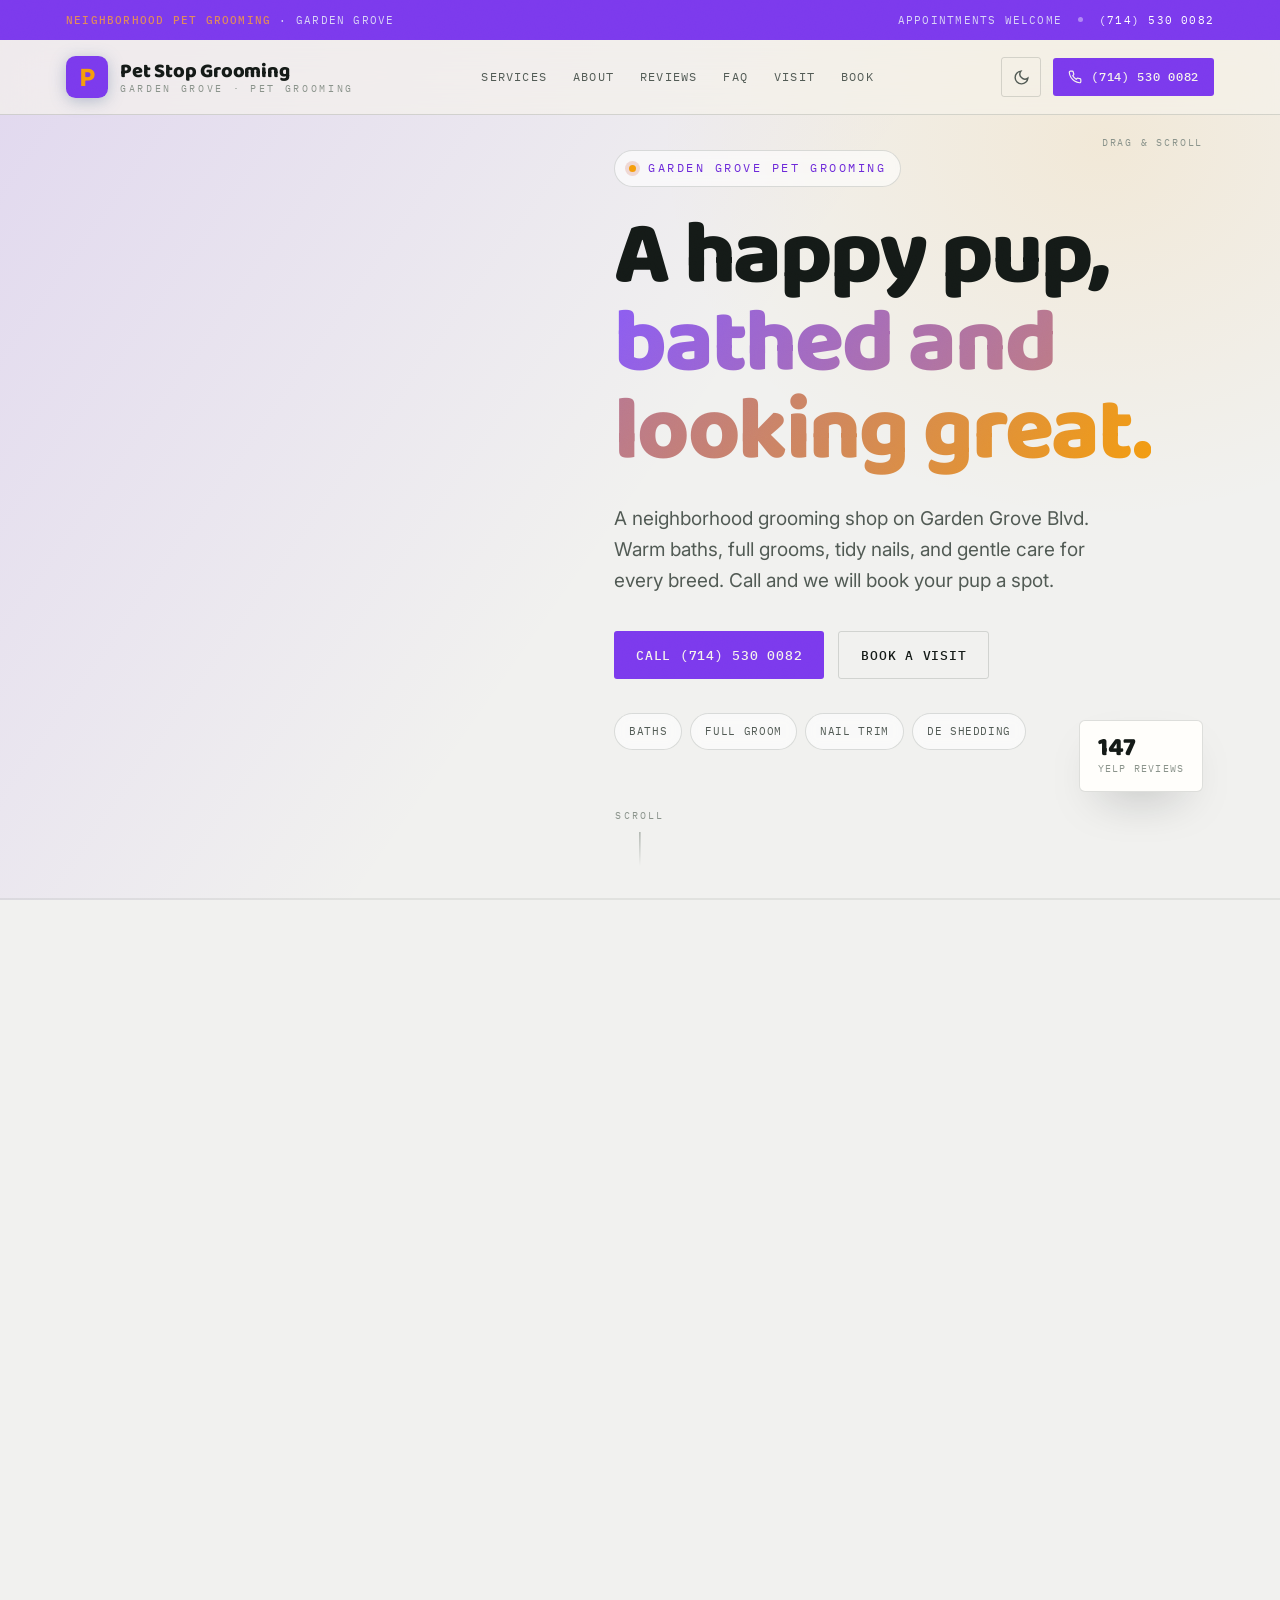
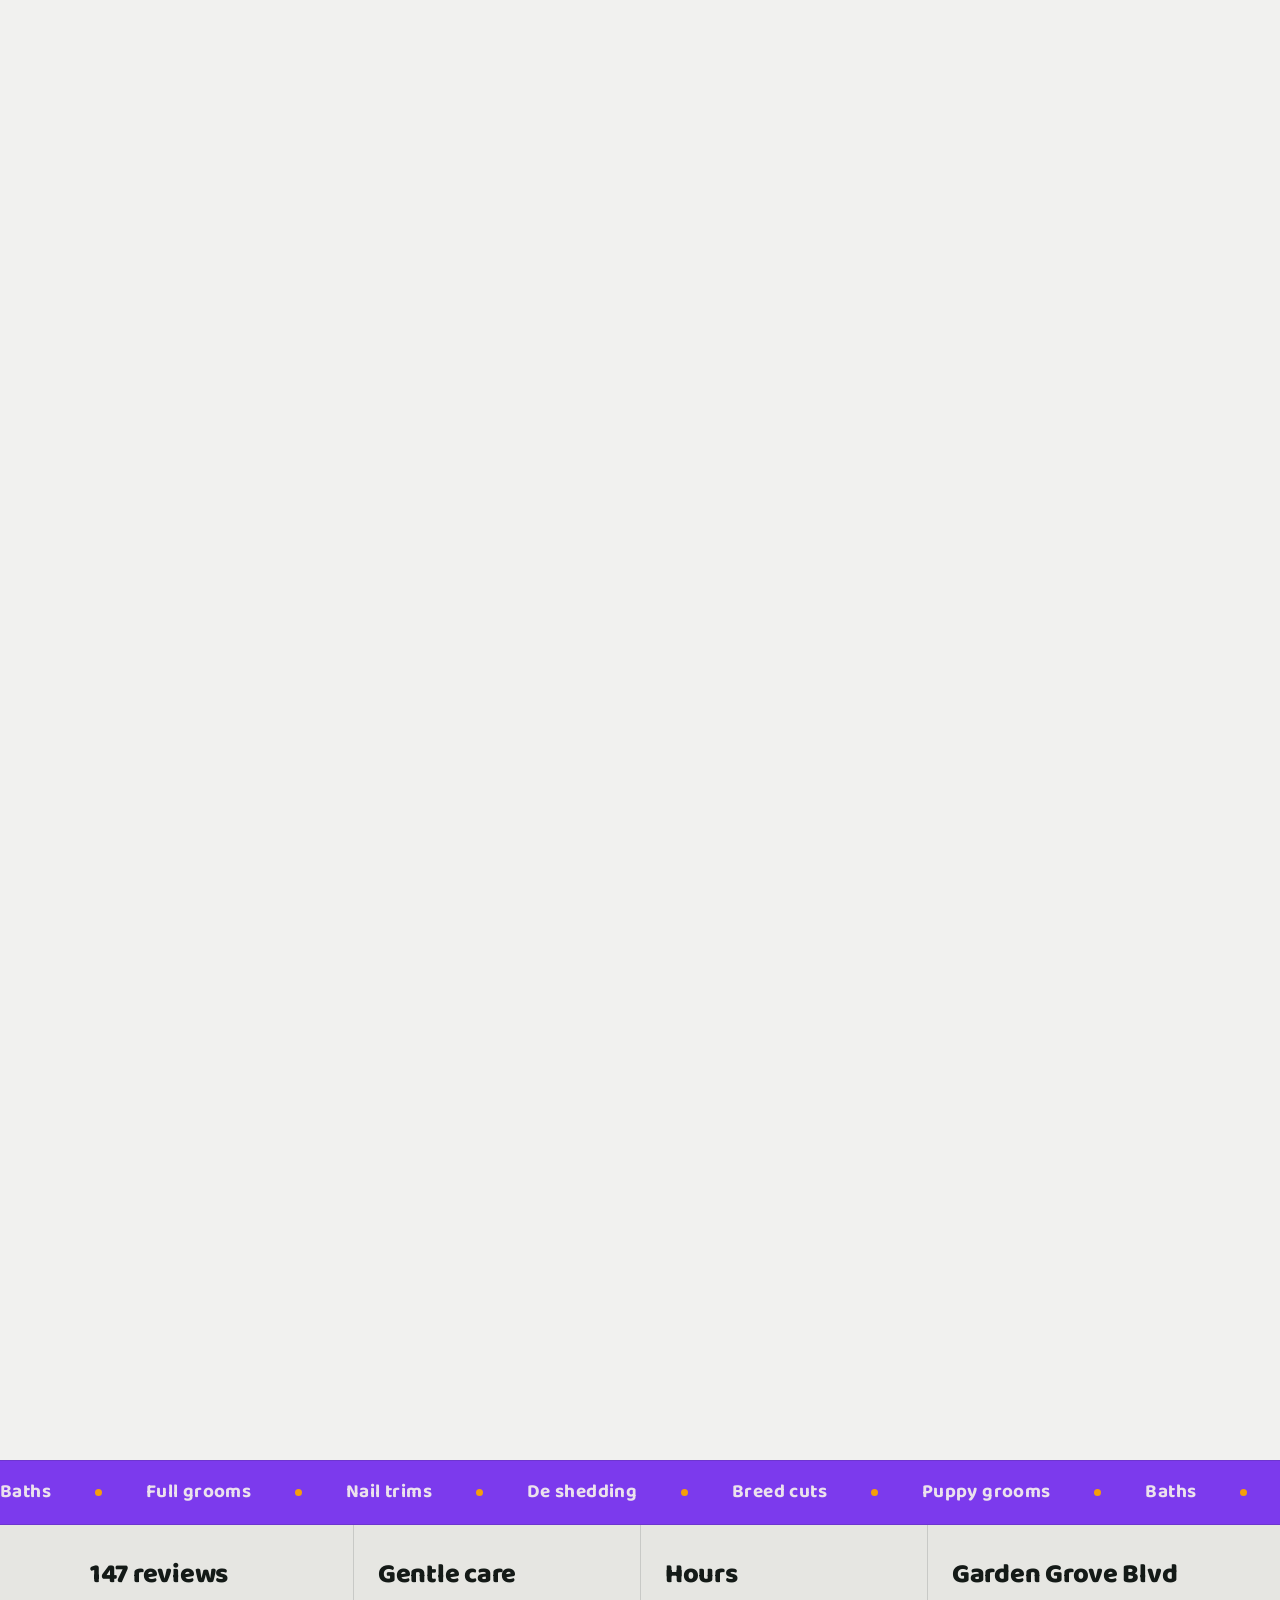
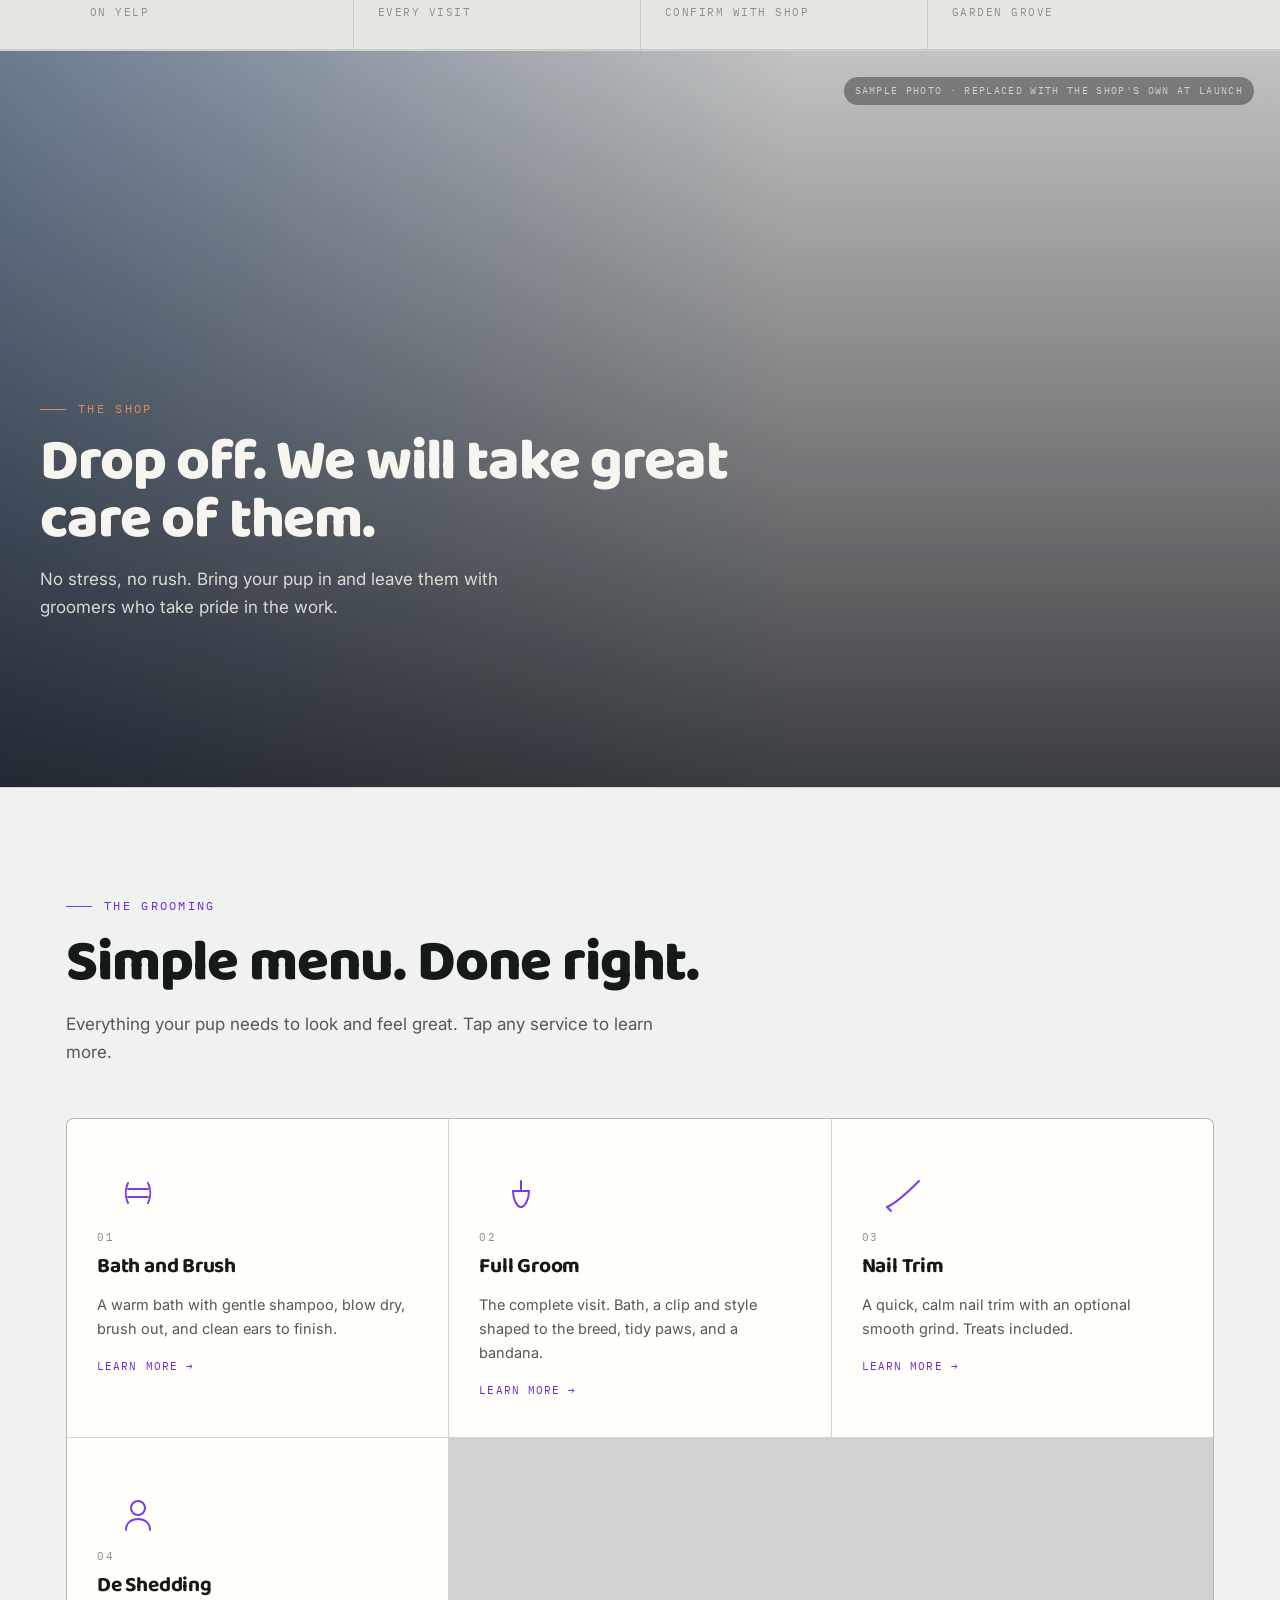
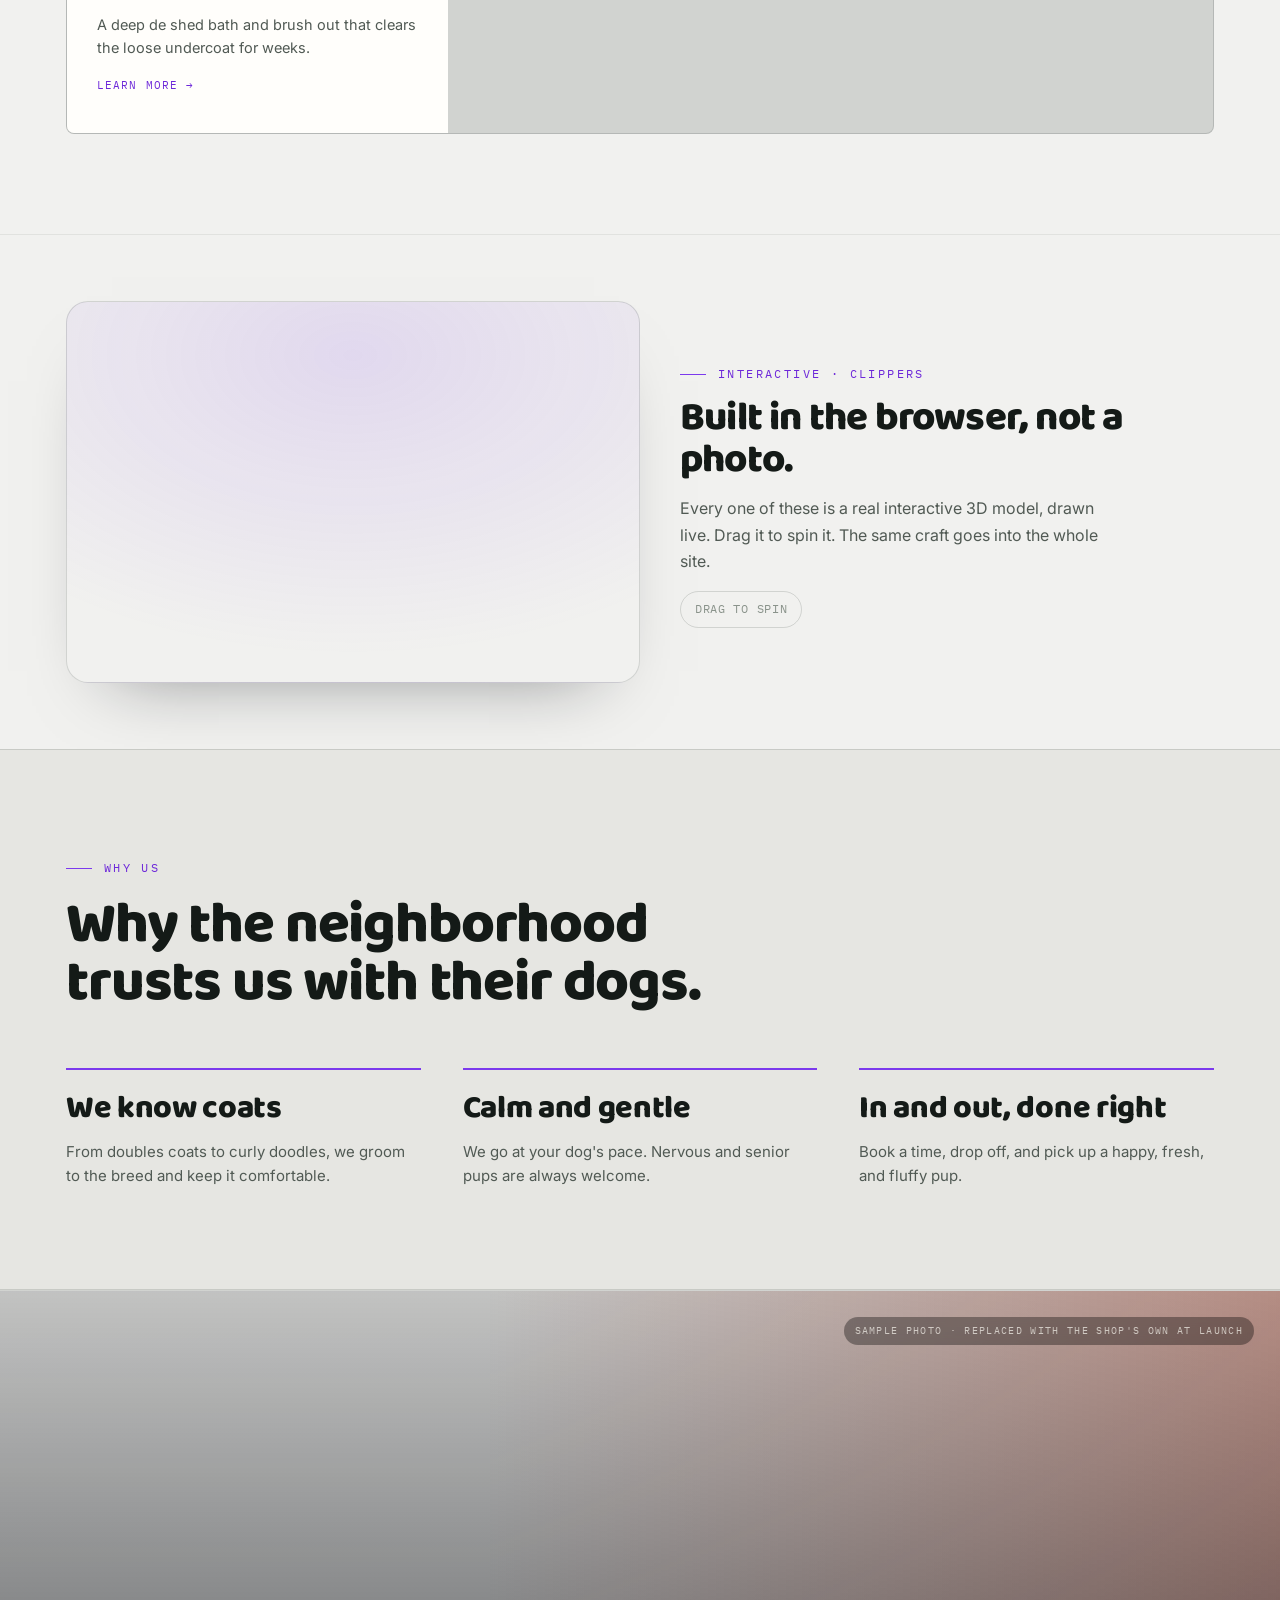
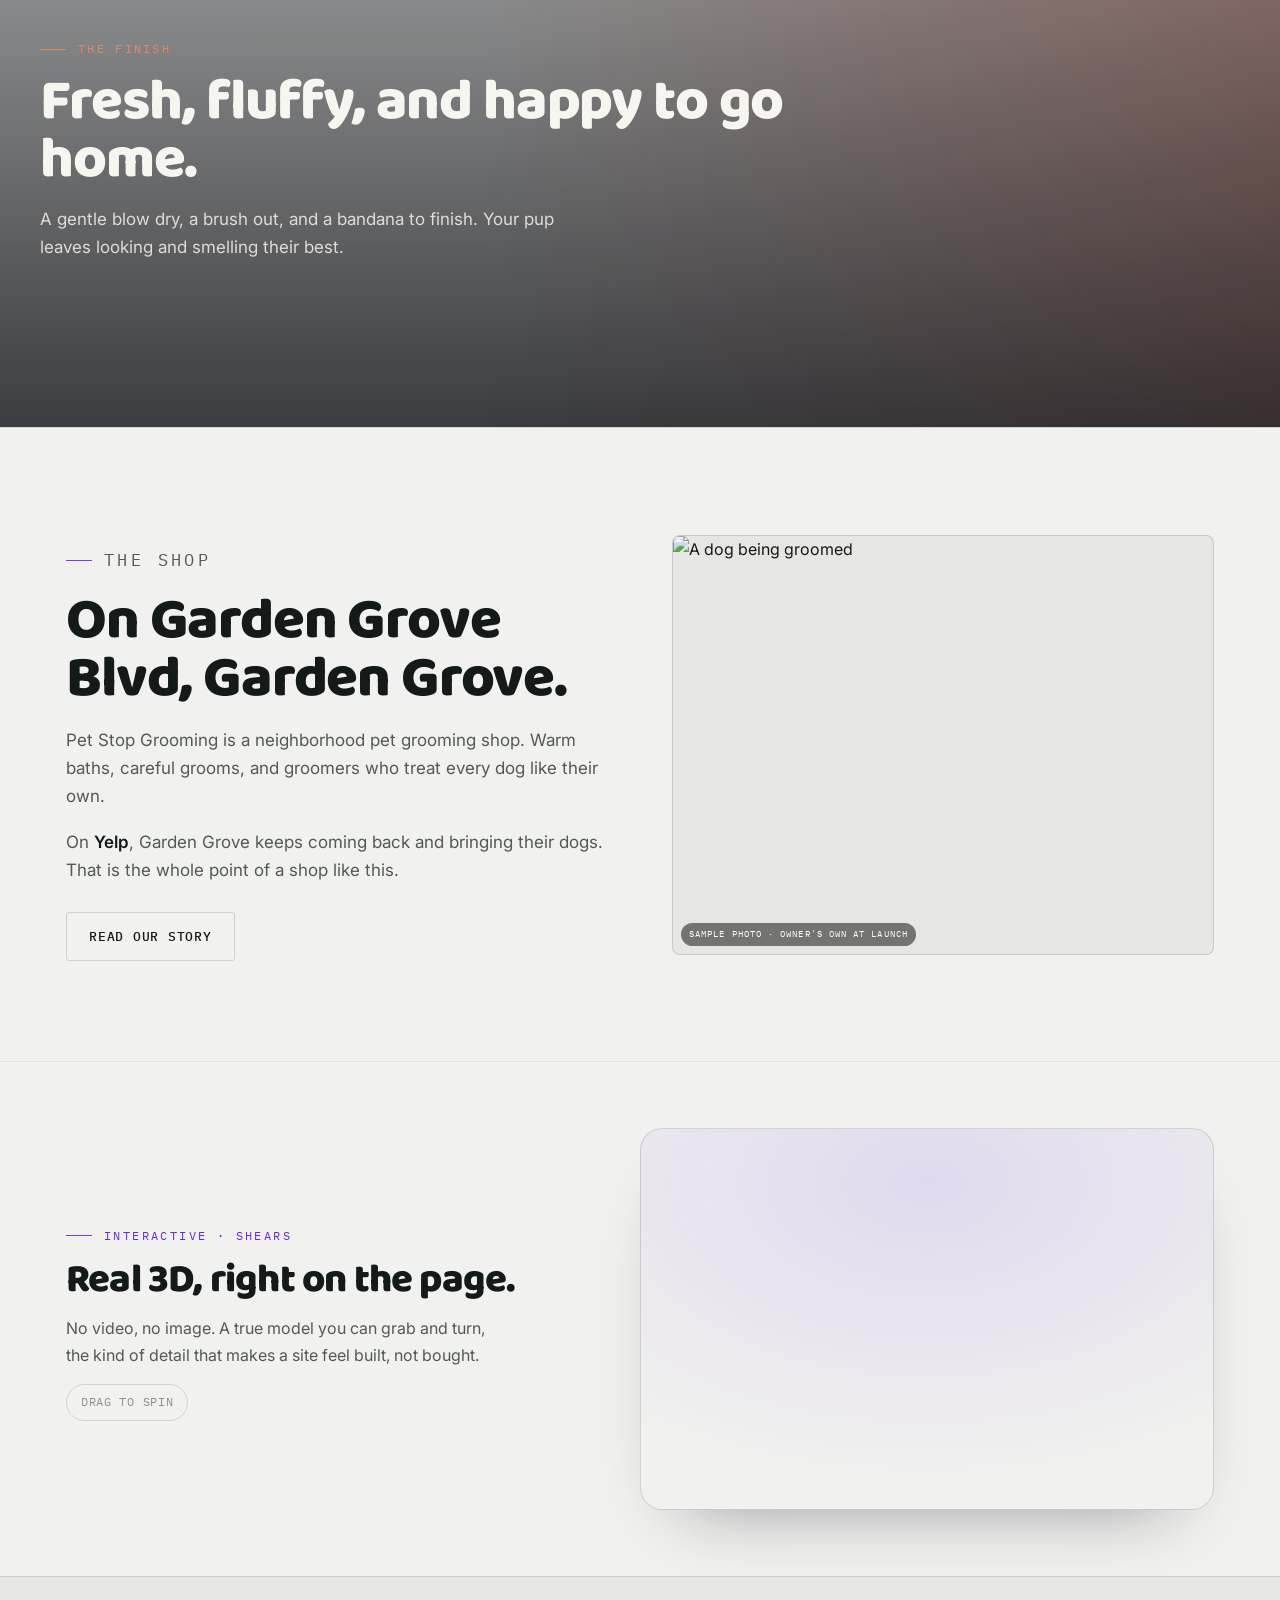
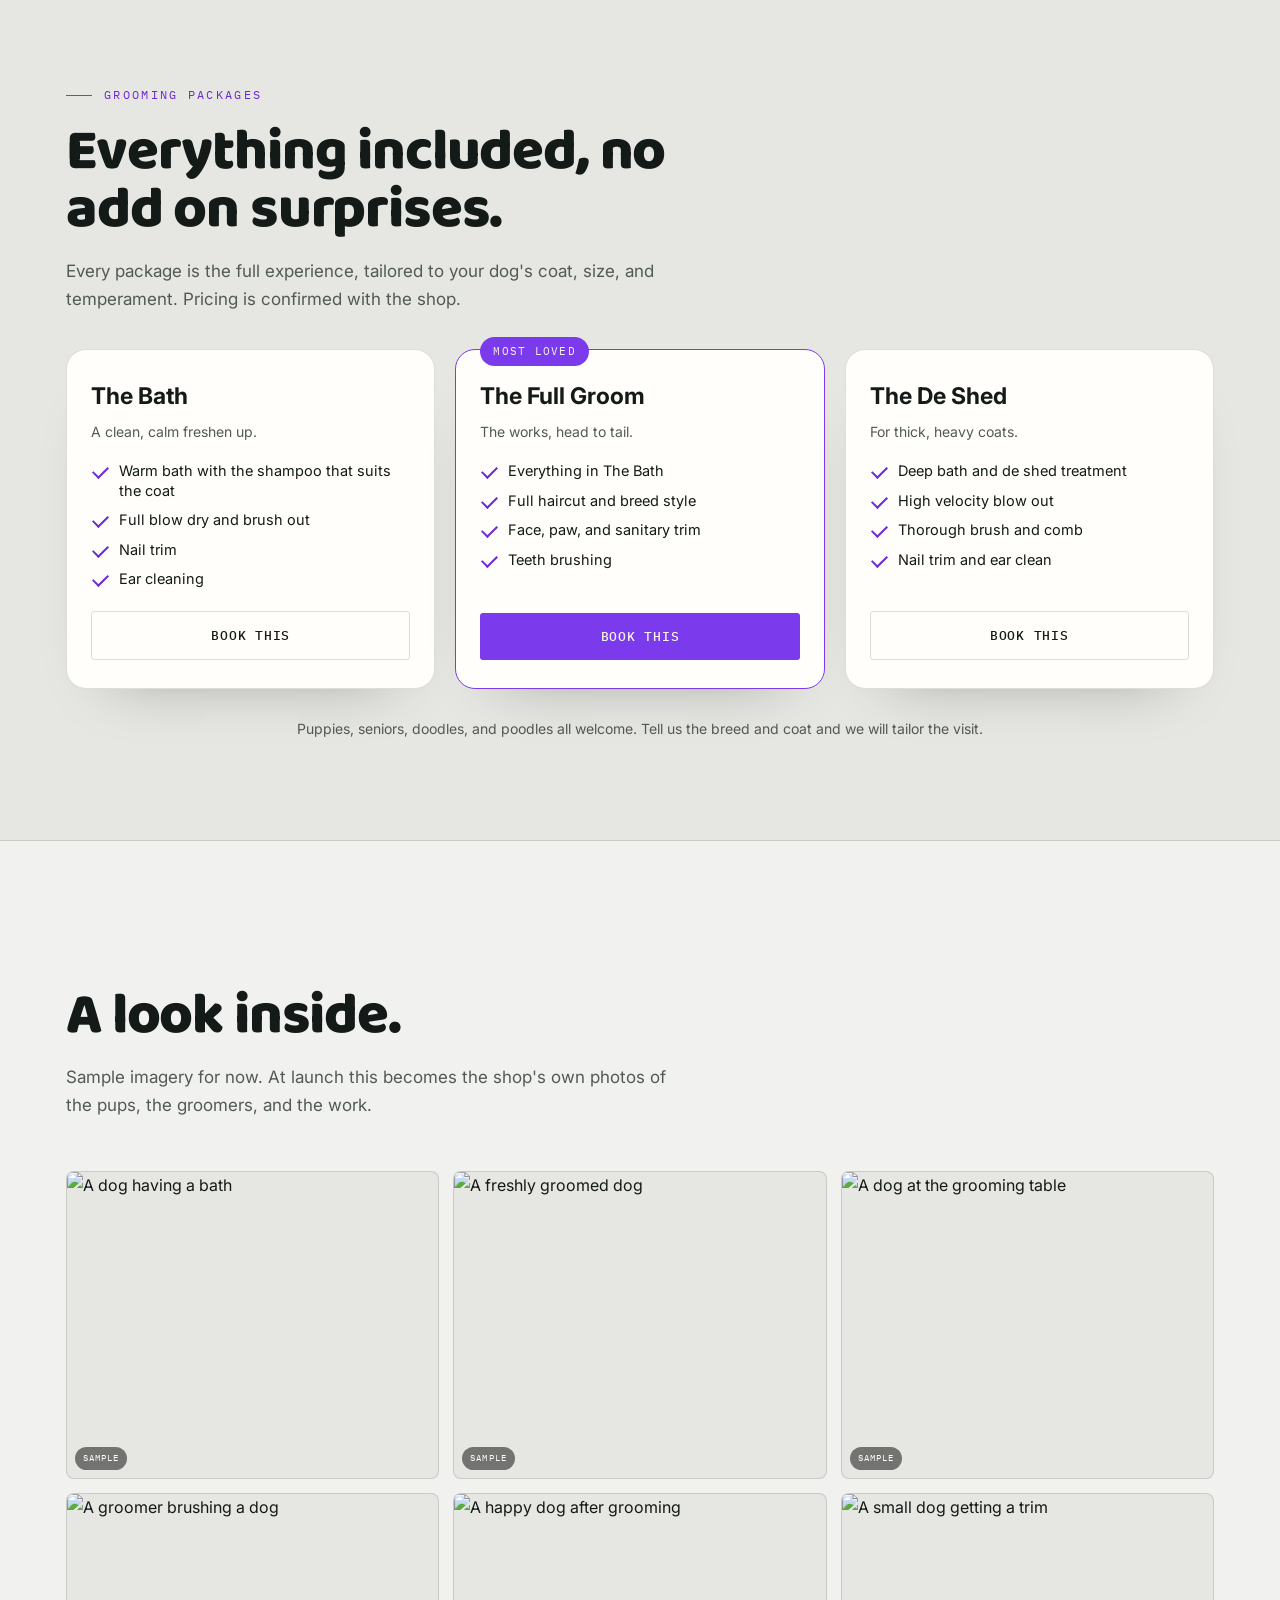
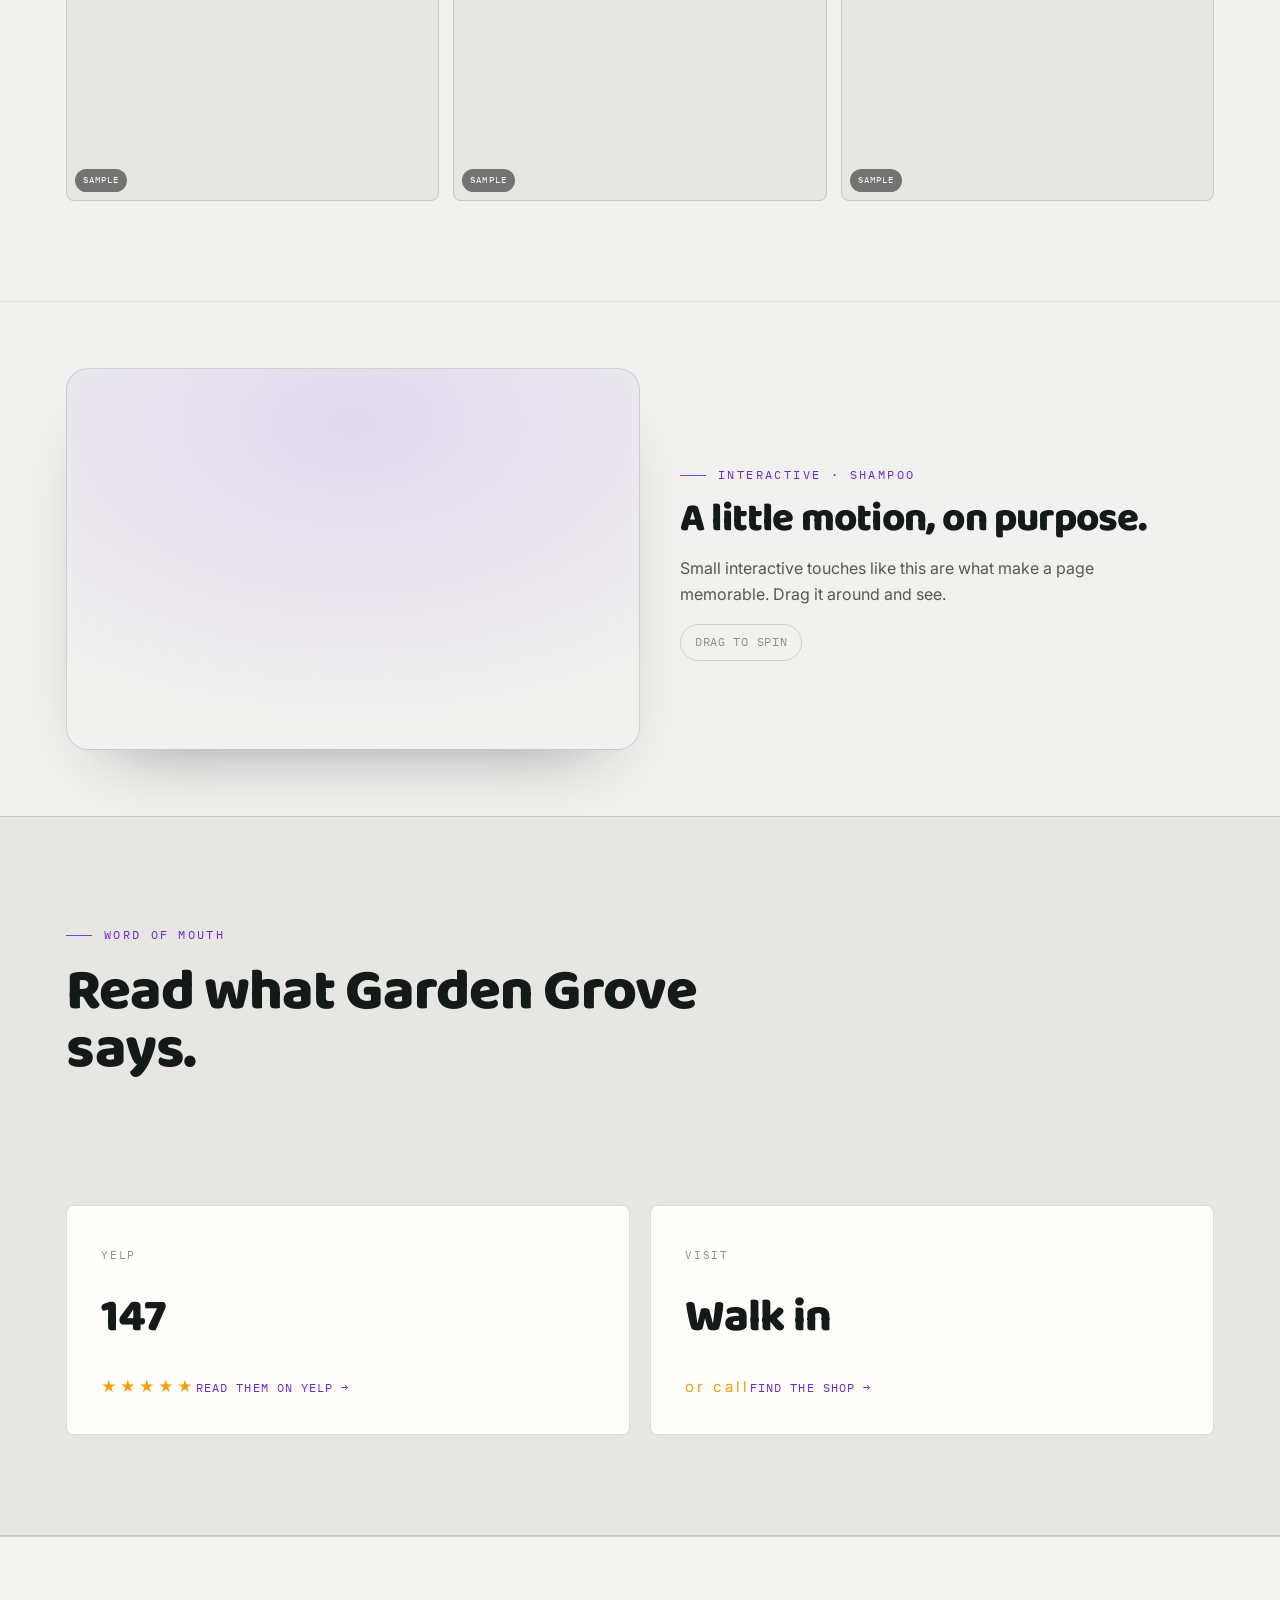
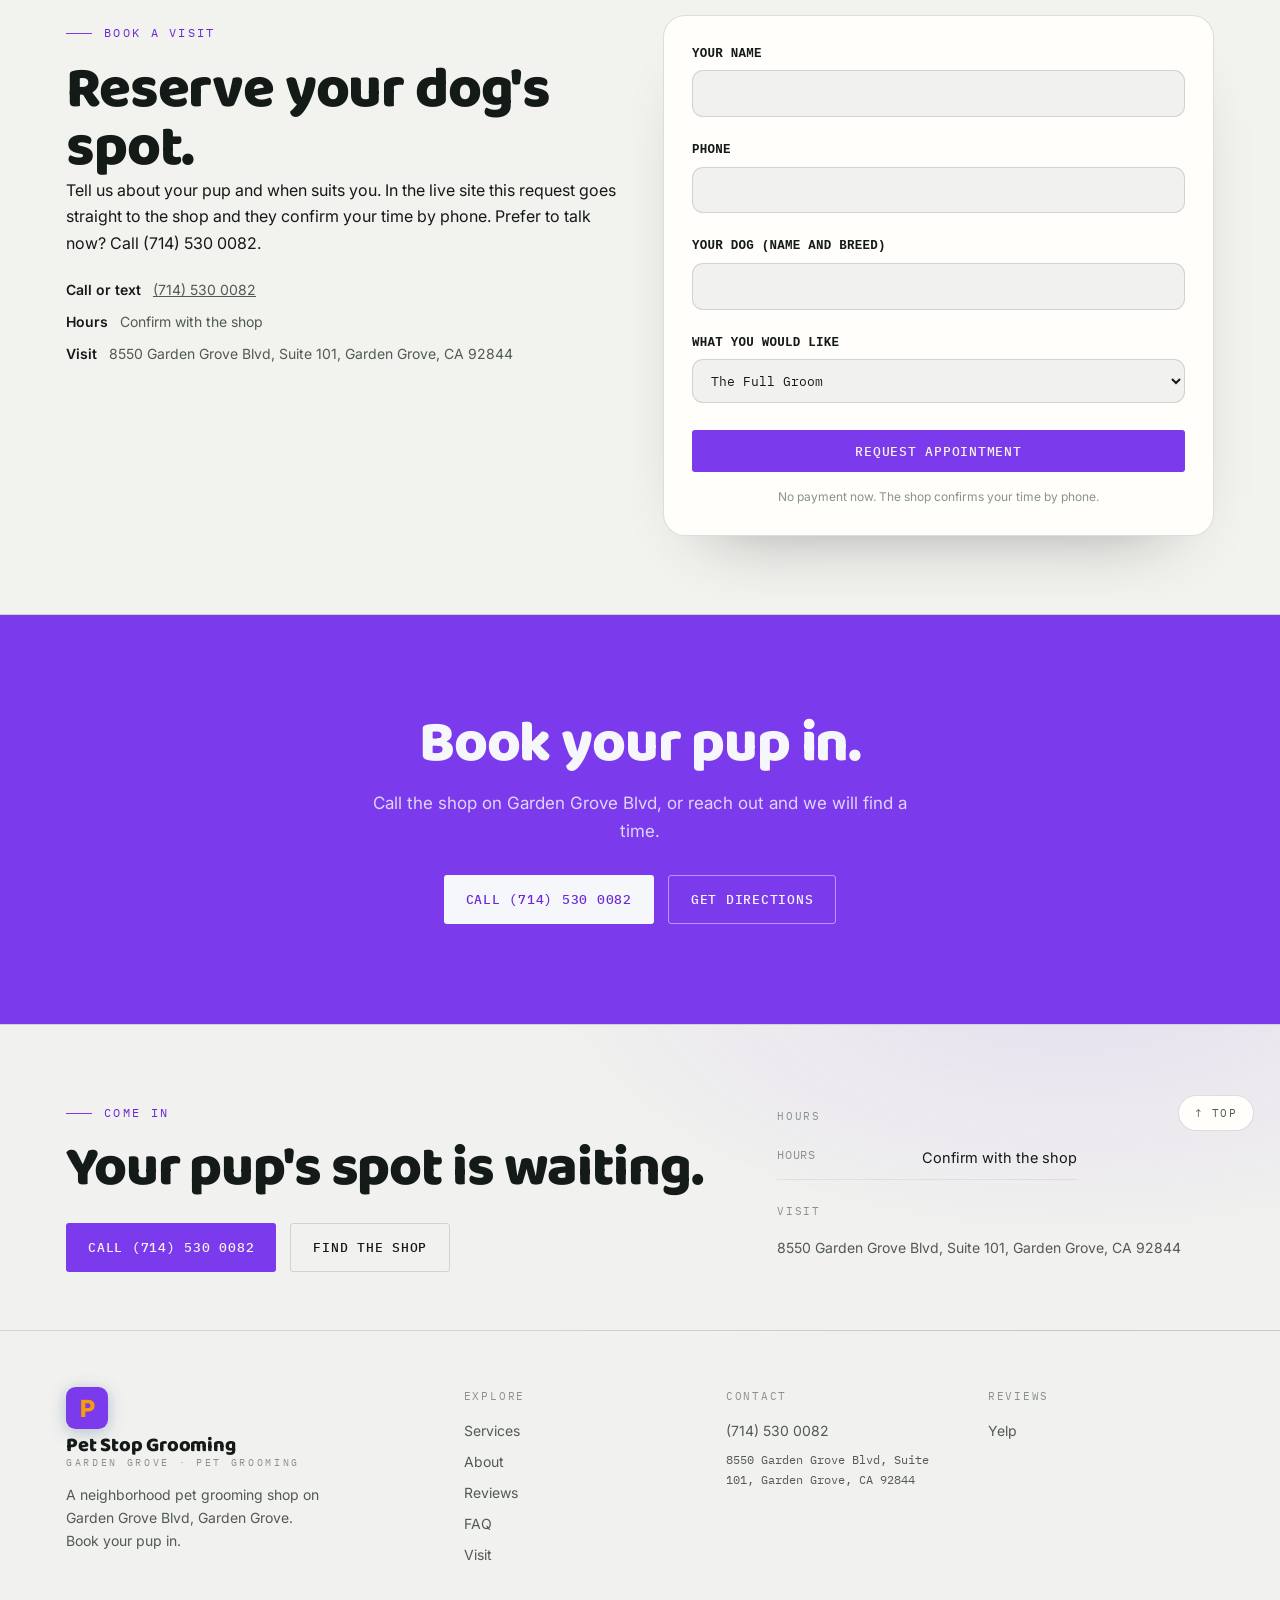
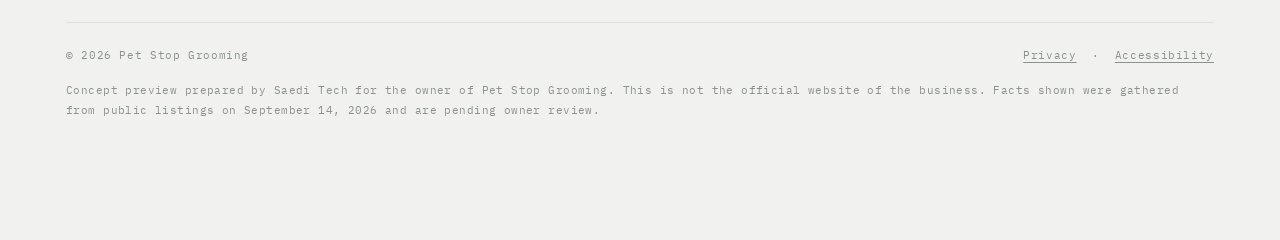
==== commit ce5c5d89: "Fix 3D hero loading, page reveal, spread 3D across page, unique heroes, correct photos Co-Authored-B" ====
--- a/index.html
+++ b/index.html
@@ -20,7 +20,7 @@
 <nav class="top" aria-label="Main">
   <div class="wrap navin">
     <a class="logo" href="index.html" aria-label="Pet Stop Grooming, home"><svg class="emblem" viewBox="0 0 48 48" aria-hidden="true"><rect width="48" height="48" rx="11" fill="var(--indigo)"/><text x="24" y="34" font-size="27" text-anchor="middle" fill="var(--shu)" font-family="Baloo 2,sans-serif" font-weight="800">P</text></svg><span class="wm"><span class="n">Pet Stop Grooming</span><span class="s">Garden Grove · Pet Grooming</span></span></a>
-    <div class="navlinks"><a href="services.html">Services</a><a href="about.html">About</a><a href="reviews.html">Reviews</a><a href="faq.html">FAQ</a><a href="visit.html">Visit</a></div>
+    <div class="navlinks"><a href="services.html">Services</a><a href="about.html">About</a><a href="reviews.html">Reviews</a><a href="faq.html">FAQ</a><a href="visit.html">Visit</a><a href="index.html#book">Book</a></div>
     <div class="navright">
       <button class="tgl" id="themeTgl" aria-label="Switch between day and night theme" aria-pressed="false"><svg id="icMoon" viewBox="0 0 24 24" fill="none" stroke="currentColor" stroke-width="2" stroke-linecap="round"><path d="M21 12.8A9 9 0 1 1 11.2 3a7 7 0 0 0 9.8 9.8z"/></svg><svg id="icSun" viewBox="0 0 24 24" fill="none" stroke="currentColor" stroke-width="2" stroke-linecap="round" style="display:none"><circle cx="12" cy="12" r="4"/><path d="M12 2v2M12 20v2M4.9 4.9l1.4 1.4M17.7 17.7l1.4 1.4M2 12h2M20 12h2M4.9 19.1l1.4-1.4M17.7 6.3l1.4-1.4"/></svg></button>
       <a class="btn btn-fill btn-sm" href="tel:+17145300082"><svg width="14" height="14" viewBox="0 0 24 24" fill="none" stroke="currentColor" stroke-width="2" stroke-linecap="round" aria-hidden="true"><path d="M22 16.9v3a2 2 0 0 1-2.2 2 19.8 19.8 0 0 1-8.6-3 19.5 19.5 0 0 1-6-6 19.8 19.8 0 0 1-3-8.7A2 2 0 0 1 4.1 2h3a2 2 0 0 1 2 1.7c.13 1 .36 1.9.7 2.8a2 2 0 0 1-.45 2.1L8.1 9.9a16 16 0 0 0 6 6l1.3-1.3a2 2 0 0 1 2.1-.45c.9.34 1.8.57 2.8.7A2 2 0 0 1 22 16.9z"/></svg><span class="lbl">(714) 530 0082</span></a>
@@ -31,19 +31,19 @@
 </header>
 <div class="mmenu" id="mmenu" aria-label="Menu">
   <button class="mclose" id="mclose" aria-label="Close menu">✕</button>
-  <a href="services.html">Services</a><a href="about.html">About</a><a href="reviews.html">Reviews</a><a href="faq.html">FAQ</a><a href="visit.html">Visit</a><a href="tel:+17145300082">Call the shop</a>
+  <a href="services.html">Services</a><a href="about.html">About</a><a href="reviews.html">Reviews</a><a href="faq.html">FAQ</a><a href="visit.html">Visit</a><a href="index.html#book">Book a visit</a><a href="tel:+17145300082">Call the shop</a>
 </div>
-<header class="hero scroll3d" id="top">
+<header class="hero scroll3d hl-left hb-3" id="top">
   <div class="sticky">
     <div class="hero-bg" aria-hidden="true"></div>
-    <canvas id="gl" data-obj="paw" data-accent="7c3aed" aria-hidden="true"></canvas>
+    <canvas id="gl" data-obj="paw" data-accent="7c3aed" data-side="left" aria-hidden="true"></canvas>
     <div class="hero-fb" aria-hidden="true"></div>
     <div class="wrap herogrid">
       <div class="hero-copy" id="stageA">
         <span class="tag"><span class="dot"></span> Garden Grove Pet Grooming</span>
         <h1>A happy pup, <span class="in">bathed and looking great.</span></h1>
         <p class="lede">A neighborhood grooming shop on Garden Grove Blvd. Warm baths, full grooms, tidy nails, and gentle care for every breed. Call and we will book your pup a spot.</p>
-        <div class="cta"><a class="btn btn-fill" href="tel:+17145300082">Call (714) 530 0082</a><a class="btn btn-line" href="visit.html">Find the shop</a></div>
+        <div class="cta"><a class="btn btn-fill" href="tel:+17145300082">Call (714) 530 0082</a><a class="btn btn-line" href="#book">Book a visit</a></div>
         <div class="chips" aria-label="What we do"><span class="chip">Baths</span><span class="chip">Full groom</span><span class="chip">Nail trim</span><span class="chip">De shedding</span></div>
       </div>
       <div class="callouts" id="stageB" aria-hidden="true">
@@ -119,6 +119,19 @@
     <div class="o3b-copy up"><p class="kick">Interactive · Shears</p><h2>Real 3D, right on the page.</h2><p>No video, no image. A true model you can grab and turn, the kind of detail that makes a site feel built, not bought.</p><span class="drag">Drag to spin</span></div>
   </div>
 </section>
+<section id="packages" class="pkgs band">
+  <div class="wrap">
+    <p class="kick up">Grooming packages</p>
+    <h2 class="up">Everything included, no add on surprises.</h2>
+    <p class="sub up">Every package is the full experience, tailored to your dog's coat, size, and temperament. Pricing is confirmed with the shop.</p>
+    <div class="pkgrid">
+      <div class="pkg up"><h3>The Bath</h3><p class="pkdesc">A clean, calm freshen up.</p><ul><li>Warm bath with the shampoo that suits the coat</li><li>Full blow dry and brush out</li><li>Nail trim</li><li>Ear cleaning</li></ul><a class="btn btn-line" href="#book">Book this</a></div>
+      <div class="pkg up feat"><span class="pkbadge">Most loved</span><h3>The Full Groom</h3><p class="pkdesc">The works, head to tail.</p><ul><li>Everything in The Bath</li><li>Full haircut and breed style</li><li>Face, paw, and sanitary trim</li><li>Teeth brushing</li></ul><a class="btn btn-fill" href="#book">Book this</a></div>
+      <div class="pkg up"><h3>The De Shed</h3><p class="pkdesc">For thick, heavy coats.</p><ul><li>Deep bath and de shed treatment</li><li>High velocity blow out</li><li>Thorough brush and comb</li><li>Nail trim and ear clean</li></ul><a class="btn btn-line" href="#book">Book this</a></div>
+    </div>
+    <p class="pknote up">Puppies, seniors, doodles, and poodles all welcome. Tell us the breed and coat and we will tailor the visit.</p>
+  </div>
+</section>
 <section id="gallery">
   <div class="wrap">
     <p class="kick up">The shop</p>
@@ -143,6 +156,25 @@
       <a class="rev up" href="https://www.yelp.com/biz/pet-stop-grooming-garden-grove" target="_blank" rel="noopener"><span class="plat">Yelp</span><div class="score">147</div><span class="stars" aria-hidden="true">★★★★★</span><span class="go">Read them on Yelp →</span></a>
       <a class="rev up" href="visit.html"><span class="plat">Visit</span><div class="score">Walk in</div><span class="stars" aria-hidden="true">or call</span><span class="go">Find the shop →</span></a>
     </div>
+  </div>
+</section>
+<section id="book" class="bookband">
+  <div class="wrap bookgrid">
+    <div class="bookcopy">
+      <p class="kick up">Book a visit</p>
+      <h2 class="up">Reserve your dog's spot.</h2>
+      <p class="up">Tell us about your pup and when suits you. In the live site this request goes straight to the shop and they confirm your time by phone. Prefer to talk now? Call (714) 530 0082.</p>
+      <div class="bookfacts up"><span><b>Call or text</b> &nbsp; <a href="tel:+17145300082">(714) 530 0082</a></span><span><b>Hours</b> &nbsp; Confirm with the shop</span><span><b>Visit</b> &nbsp; 8550 Garden Grove Blvd, Suite 101, Garden Grove, CA 92844</span></div>
+    </div>
+    <form id="bookform" class="bookform up" novalidate>
+      <input type="text" id="f-web" class="hp" tabindex="-1" autocomplete="off" aria-hidden="true" placeholder="Leave blank">
+      <label>Your name<input id="f-name" type="text" autocomplete="name" required></label>
+      <label>Phone<input id="f-phone" type="tel" autocomplete="tel" required></label>
+      <label>Your dog (name and breed)<input id="f-car" type="text" required></label>
+      <label>What you would like<select id="f-svc"><option>The Full Groom</option><option>The Bath</option><option>The De Shed</option><option>Not sure, please advise</option></select></label>
+      <button class="btn btn-fill" type="submit">Request appointment</button>
+      <p class="bookmini">No payment now. The shop confirms your time by phone.</p>
+    </form>
   </div>
 </section>
 <section class="ctaband"><div class="wrap"><h2 class="up">Book your pup in.</h2><p class="up">Call the shop on Garden Grove Blvd, or reach out and we will find a time.</p><div class="cta up"><a class="btn btn-fill" href="tel:+17145300082">Call (714) 530 0082</a><a class="btn btn-line" href="visit.html">Get directions</a></div></div></section>
--- a/assets/site.css
+++ b/assets/site.css
@@ -386,3 +386,41 @@
 .obj3dband .o3b-copy p{color:var(--muted);max-width:42ch;margin-bottom:16px}
 .obj3dband .o3b-copy .drag{display:inline-flex;align-items:center;gap:8px;font-family:'IBM Plex Mono',monospace;font-size:11.5px;letter-spacing:.06em;text-transform:uppercase;color:var(--faint);border:1px solid var(--line);border-radius:40px;padding:8px 14px}
 @media(max-width:820px){.obj3dband{padding:44px 0}.obj3dband .o3b-art{order:0!important;flex-basis:100%}.obj3dband canvas.obj3d{height:300px}}
+
+/* ---- grooming packages ---- */
+.pkgs .pkgrid{display:grid;grid-template-columns:repeat(3,1fr);gap:20px;margin-top:36px}
+.pkgs .pkg{background:var(--card);border:1px solid var(--line);border-radius:20px;padding:28px 24px;display:flex;flex-direction:column;box-shadow:0 30px 60px -46px rgba(15,20,26,.4);position:relative}
+.pkgs .pkg.feat{border-color:var(--indigo)}
+.pkgs .pkbadge{position:absolute;top:-13px;left:24px;background:var(--indigo);color:var(--btn-tx);font-family:'IBM Plex Mono',monospace;font-size:10.5px;letter-spacing:.12em;text-transform:uppercase;padding:6px 13px;border-radius:40px}
+.pkgs .pkg h3{font-size:23px;margin-bottom:4px}
+.pkgs .pkg .pkdesc{color:var(--muted);font-size:14px;margin-bottom:18px}
+.pkgs .pkg ul{list-style:none;margin:0 0 22px;padding:0;display:flex;flex-direction:column;gap:10px}
+.pkgs .pkg li{padding-left:28px;position:relative;font-size:14.5px;line-height:1.35}
+.pkgs .pkg li::before{content:"";position:absolute;left:2px;top:5px;width:13px;height:7px;border-left:2px solid var(--indigo-tx);border-bottom:2px solid var(--indigo-tx);transform:rotate(-45deg)}
+.pkgs .pkg .btn{margin-top:auto}
+.pkgs .pknote{text-align:center;color:var(--muted);font-size:14px;margin-top:28px}
+@media(max-width:820px){.pkgs .pkgrid{grid-template-columns:1fr}}
+/* ---- booking ---- */
+.bookband{padding:78px 0;background:var(--card2);border-top:1px solid var(--line);border-bottom:1px solid var(--line)}
+.bookband .bookgrid{display:grid;grid-template-columns:1fr 1fr;gap:46px;align-items:start}
+.bookband .bookfacts{margin-top:22px;display:flex;flex-direction:column;gap:9px;color:var(--muted);font-size:14px}
+.bookband .bookfacts b{color:var(--text);font-weight:600}
+.bookform{background:var(--card);border:1px solid var(--line);border-radius:22px;padding:28px;display:flex;flex-direction:column;gap:15px;box-shadow:0 34px 70px -48px rgba(15,20,26,.45);position:relative}
+.bookform label{display:flex;flex-direction:column;gap:6px;font-size:12.5px;font-weight:600;letter-spacing:.02em;color:var(--text)}
+.bookform input,.bookform select{font:inherit;font-weight:400;padding:12px 14px;border:1px solid var(--line);border-radius:11px;background:var(--bg);color:var(--text)}
+.bookform input:focus,.bookform select:focus{outline:2px solid var(--indigo);outline-offset:1px}
+.bookform .hp{position:absolute;left:-9999px;width:1px;height:1px;overflow:hidden}
+.bookform button{margin-top:4px}
+.bookform .bookmini{font-size:12px;color:var(--faint);margin:0;text-align:center}
+.form-done{text-align:center;padding:26px 10px}
+.form-done .ok{width:54px;height:54px;border-radius:50%;background:var(--indigo);color:var(--btn-tx);display:grid;place-items:center;font-size:27px;margin:0 auto 14px}
+.form-done h3{margin-bottom:8px}.form-done p{color:var(--muted);font-size:14px}
+@media(max-width:820px){.bookband .bookgrid{grid-template-columns:1fr;gap:28px}}
+
+/* ---- hero layout + background variants (diversify) ---- */
+.hero.hl-left .hero-copy{margin-left:auto;margin-right:0}
+.hero.hl-left .callouts{left:auto;right:26px}
+.hero.hb-2 .hero-bg{background:radial-gradient(52% 48% at 18% 26%,var(--hero-a),transparent 70%),radial-gradient(46% 42% at 90% 88%,var(--hero-b),transparent 70%),var(--bg)}
+.hero.hb-3 .hero-bg{background:linear-gradient(125deg,var(--hero-a),transparent 52%),radial-gradient(48% 58% at 86% 16%,var(--hero-b),transparent 72%),var(--bg)}
+.hero.hb-grid .hero-bg{background-image:radial-gradient(58% 52% at 72% 36%,var(--hero-a),transparent 70%),linear-gradient(var(--line2) 1px,transparent 1px),linear-gradient(90deg,var(--line2) 1px,transparent 1px);background-size:auto,46px 46px,46px 46px;background-color:var(--bg)}
+.hero.hb-diag .hero-bg{background:repeating-linear-gradient(45deg,var(--hero-a) 0,var(--hero-a) 2px,transparent 2px,transparent 26px),radial-gradient(50% 52% at 18% 82%,var(--hero-b),transparent 72%),var(--bg)}
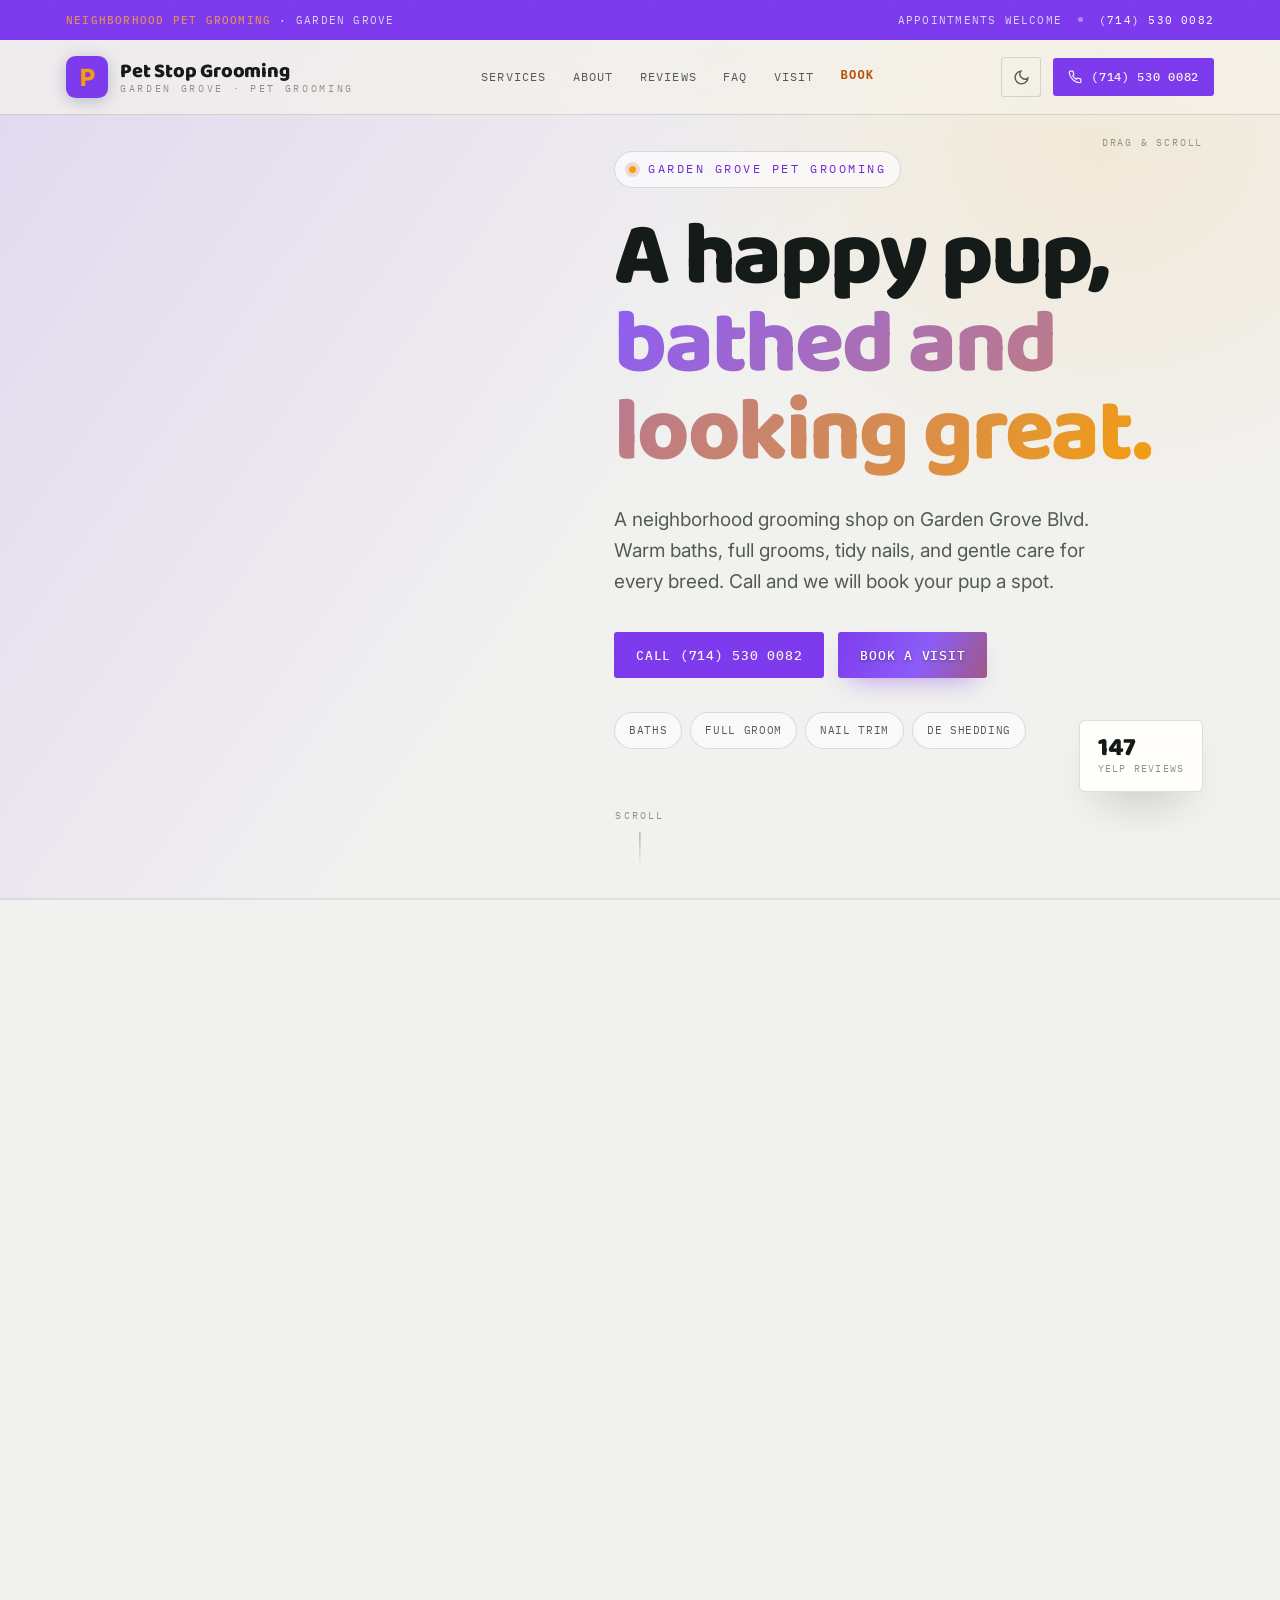
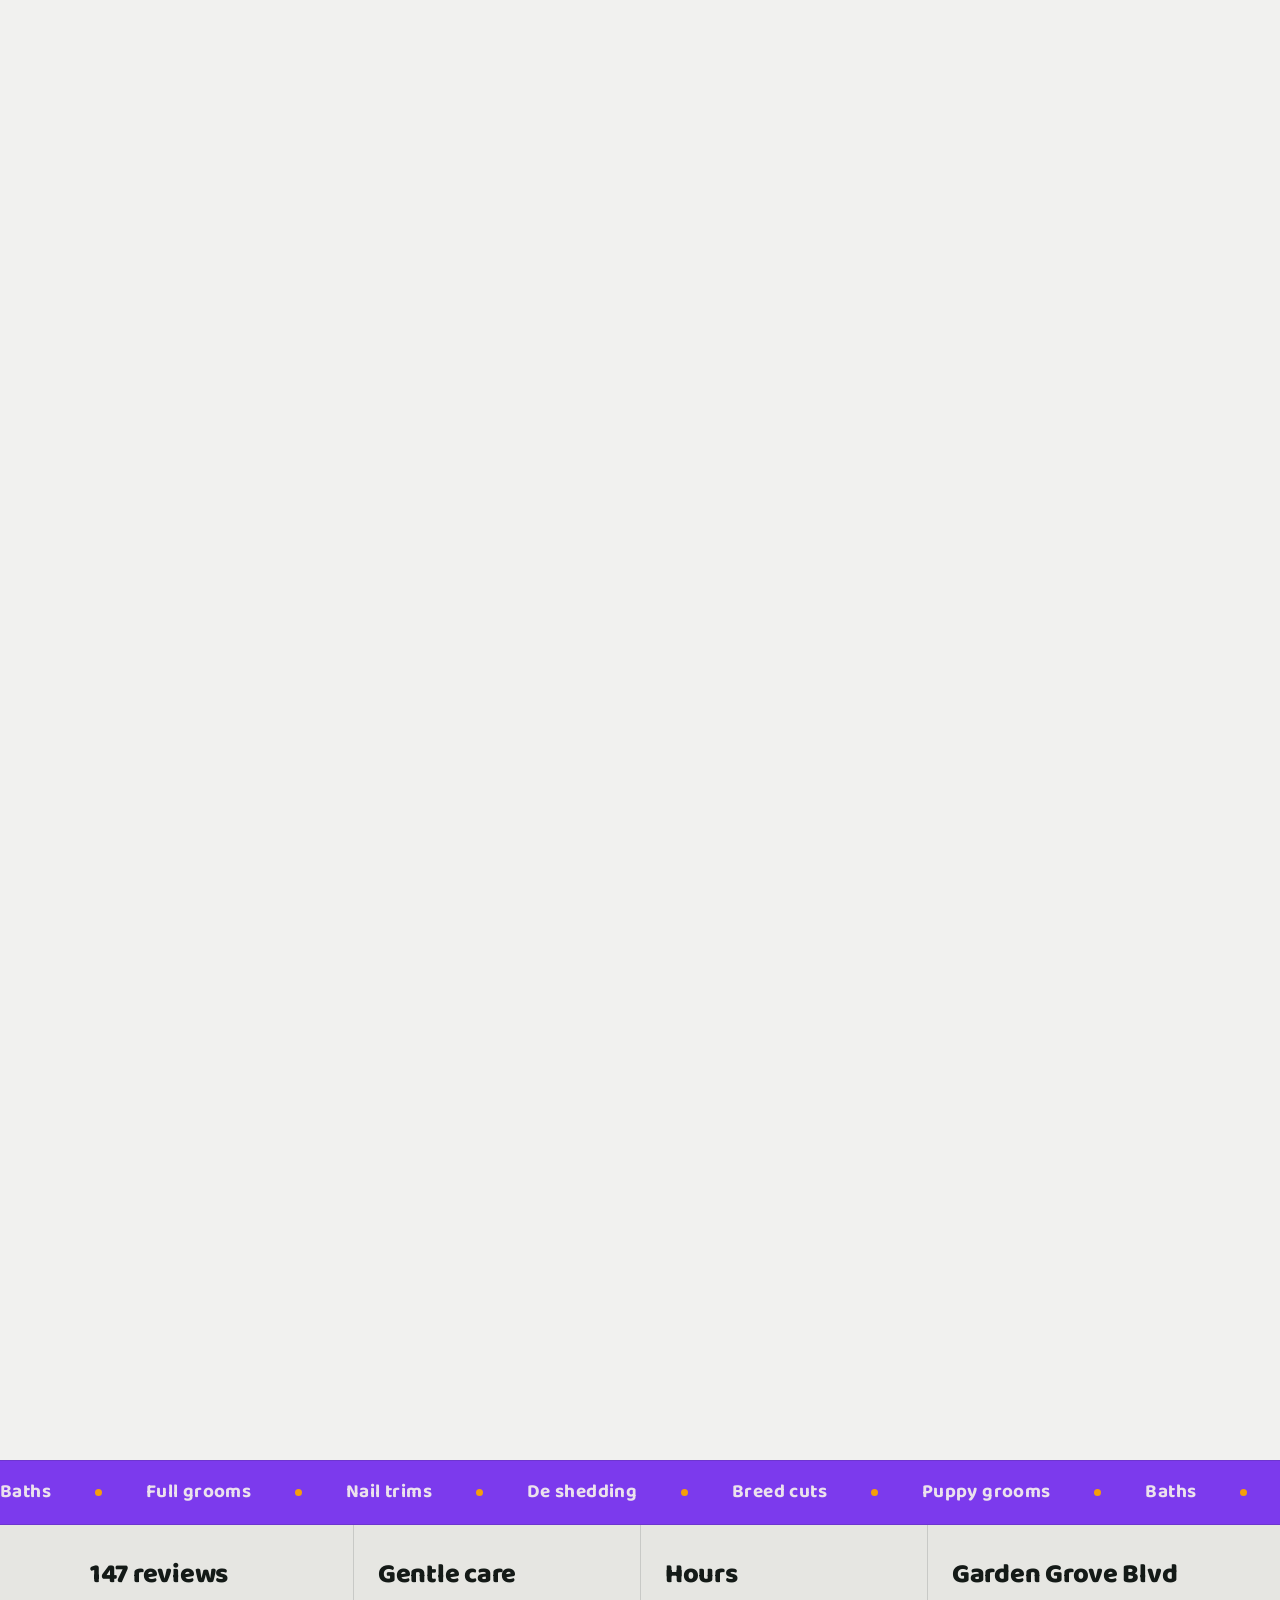
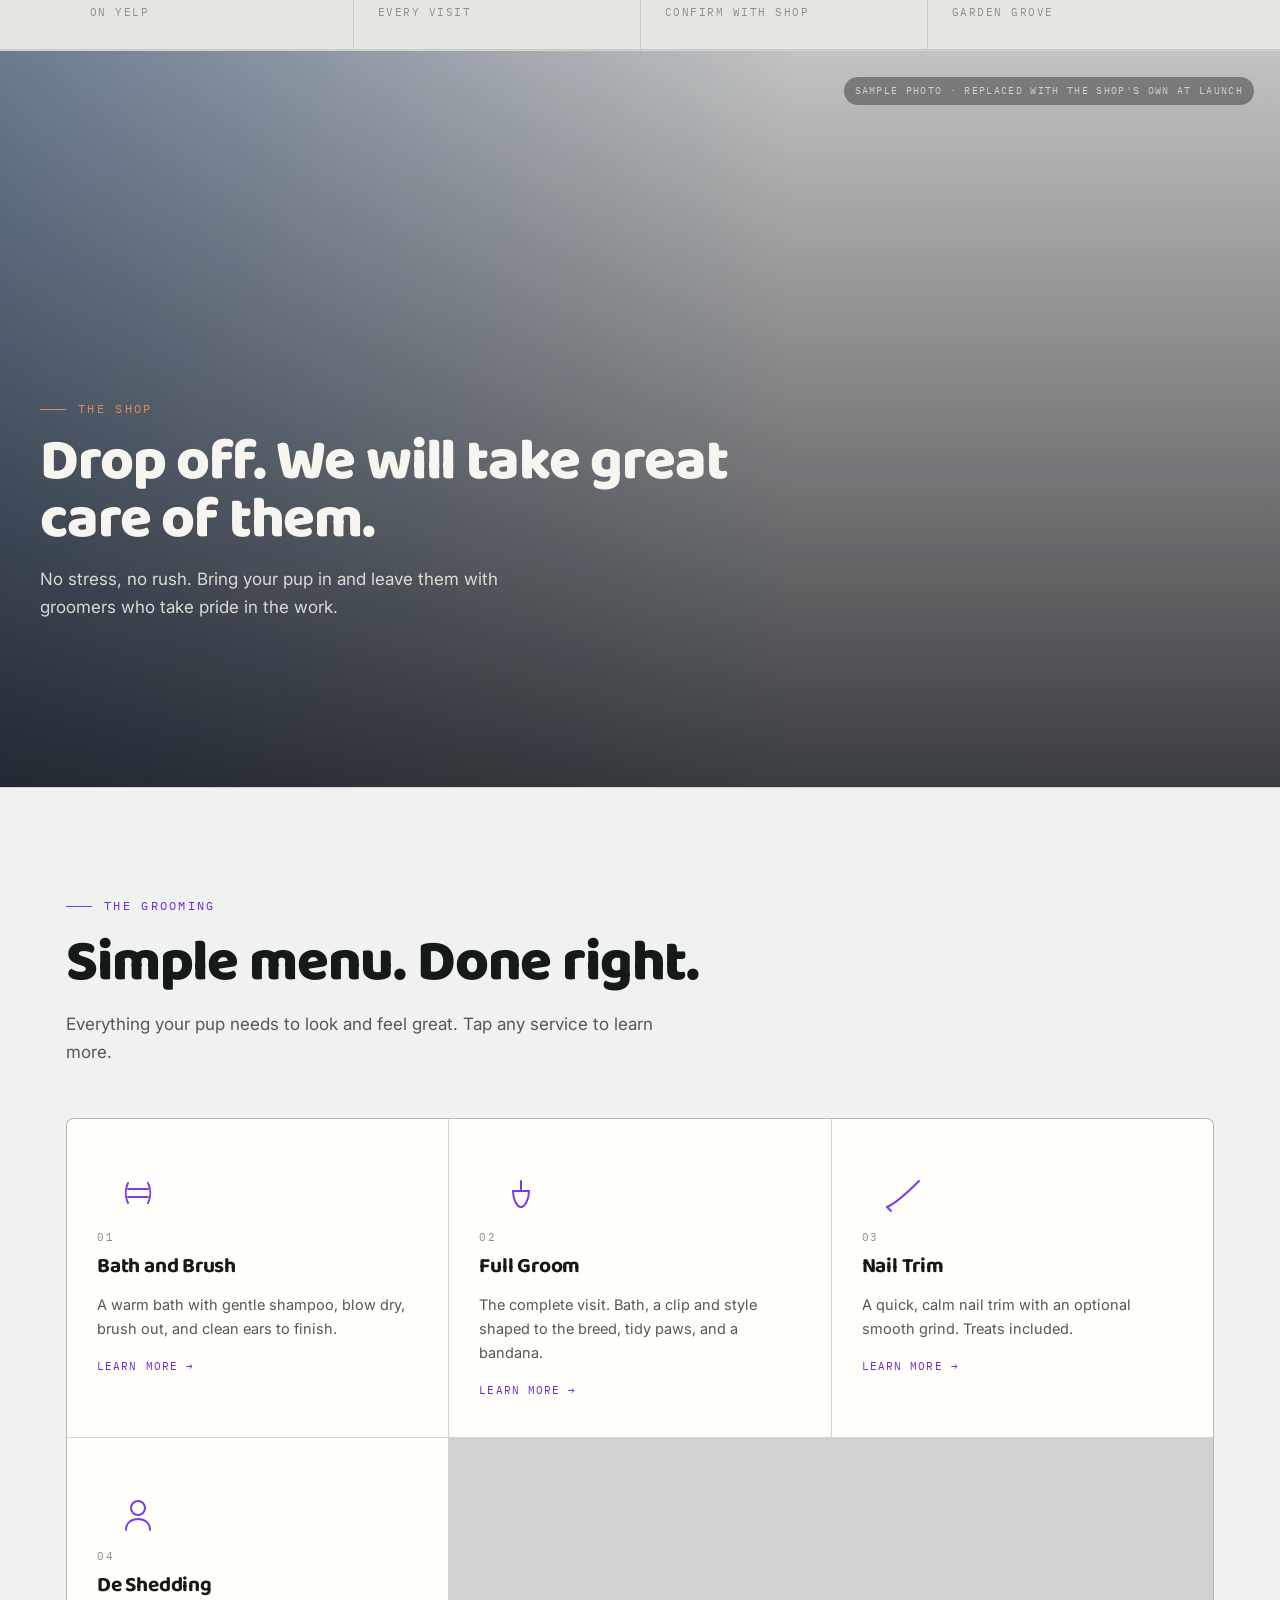
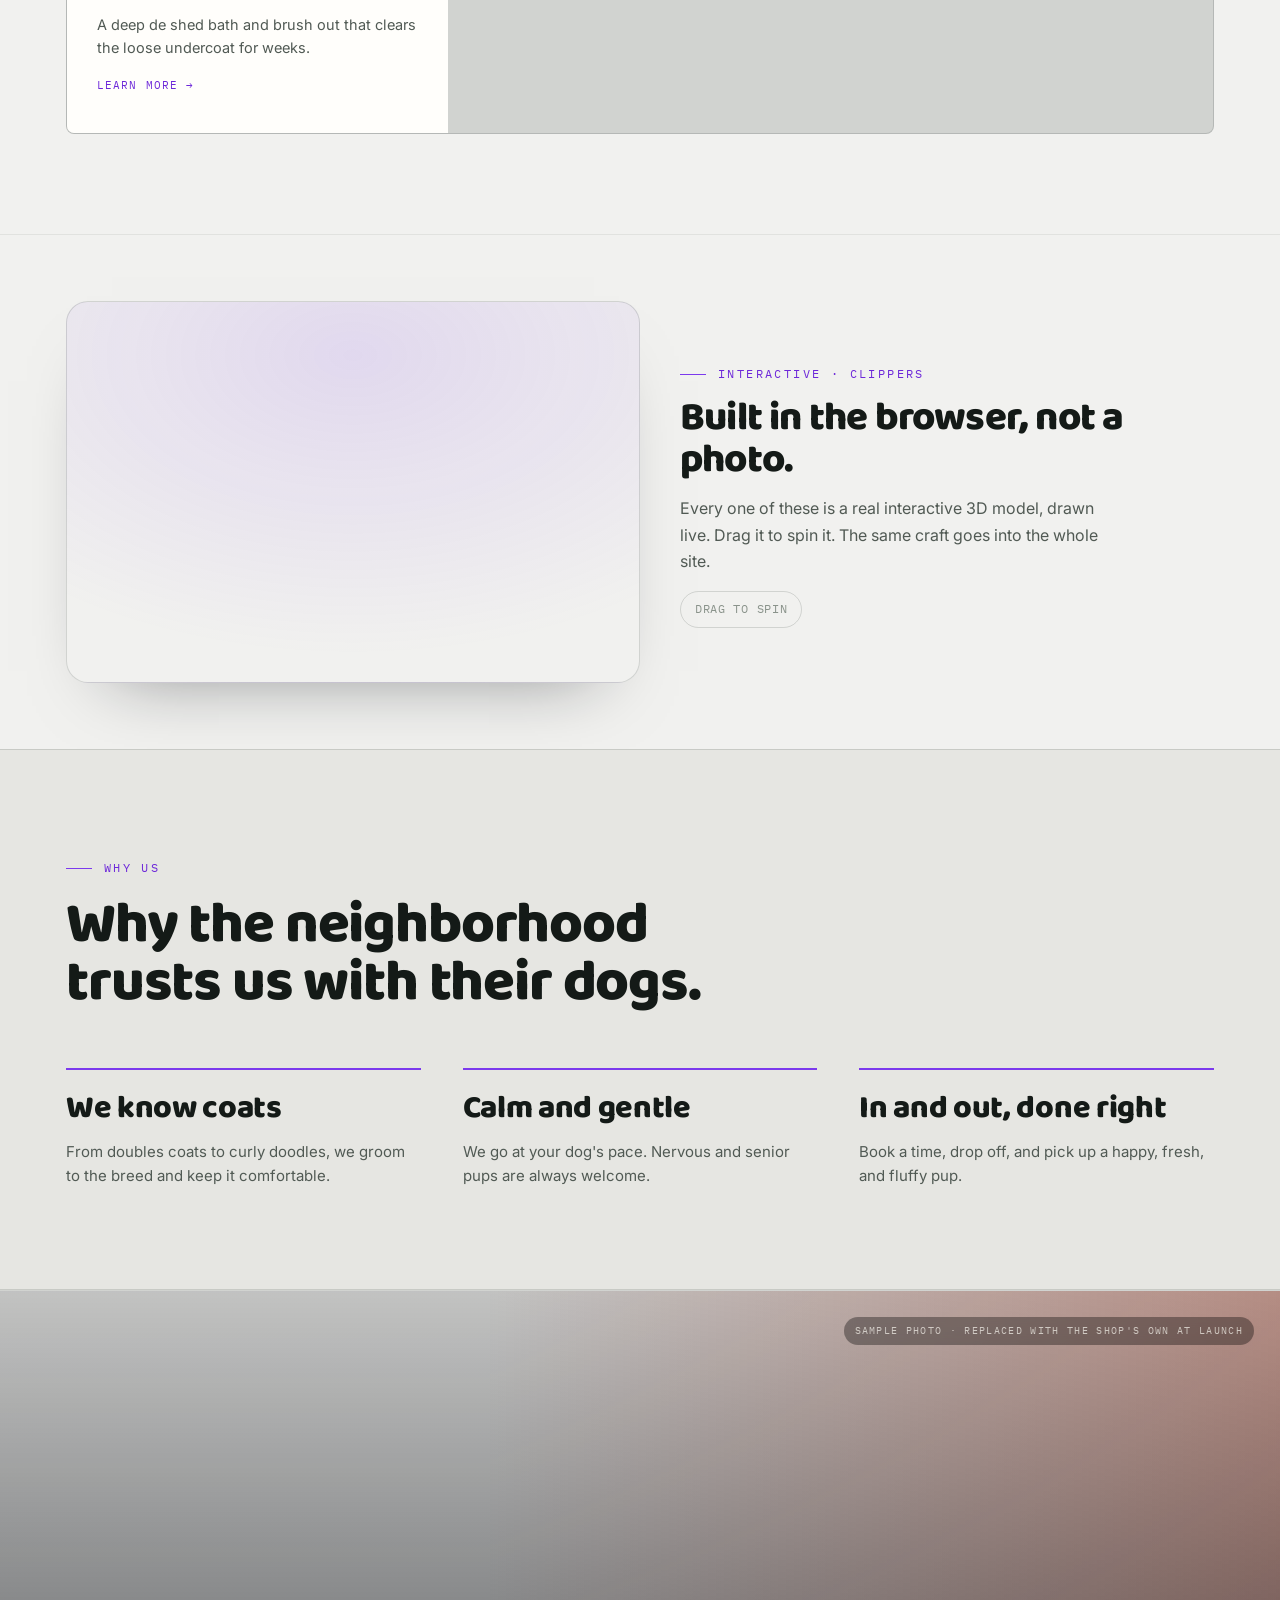
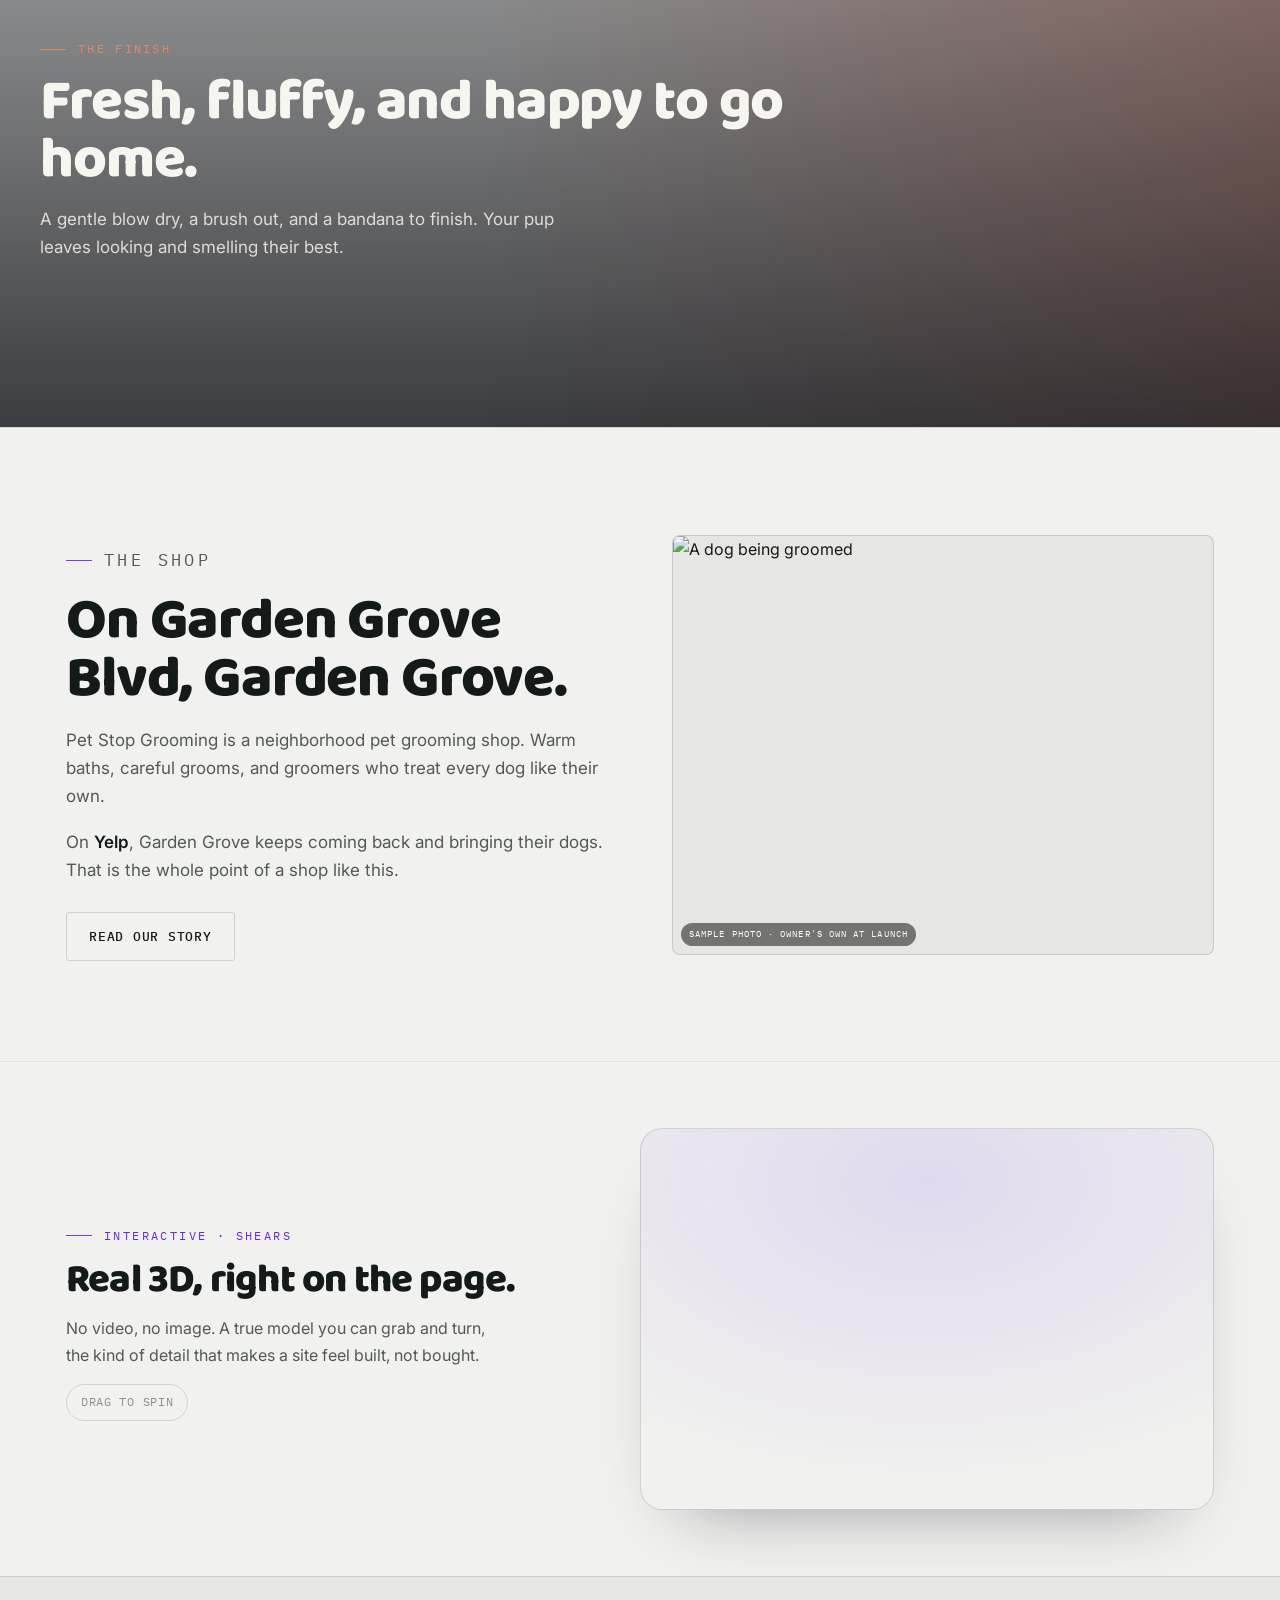
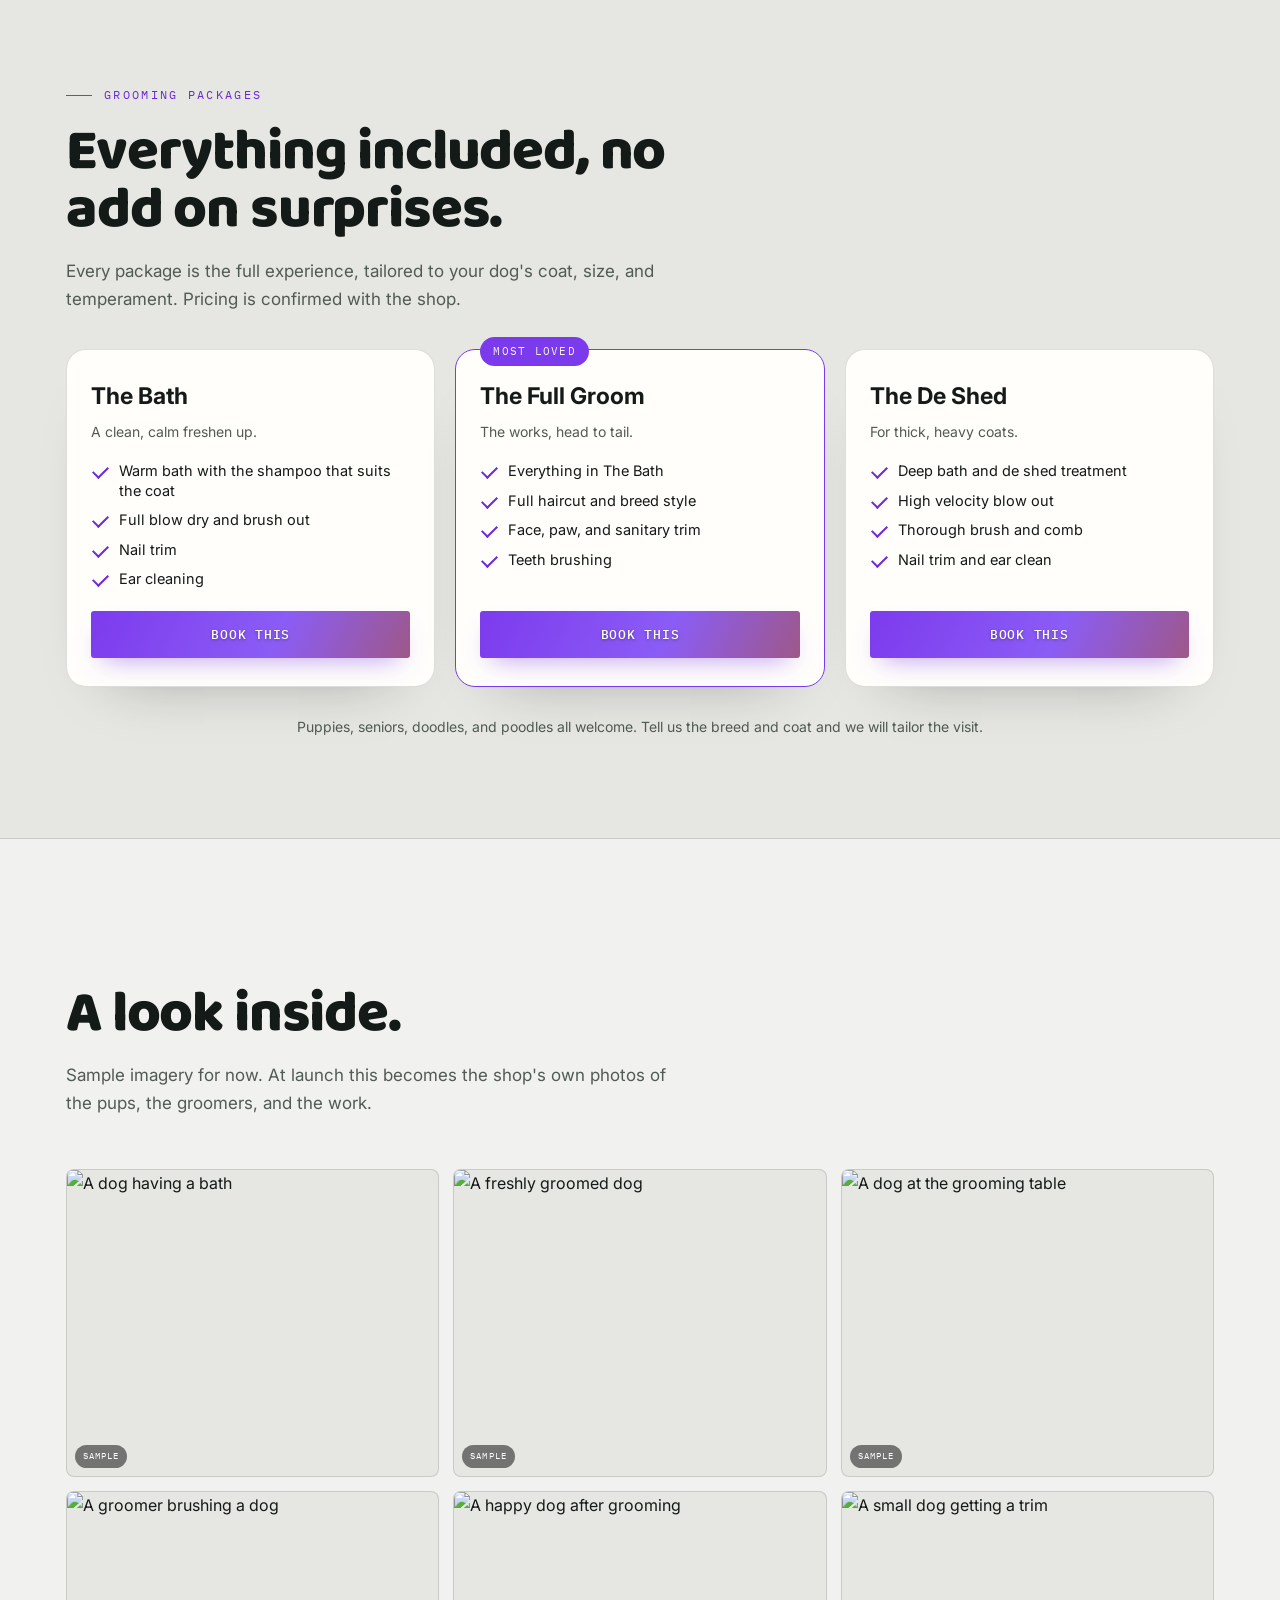
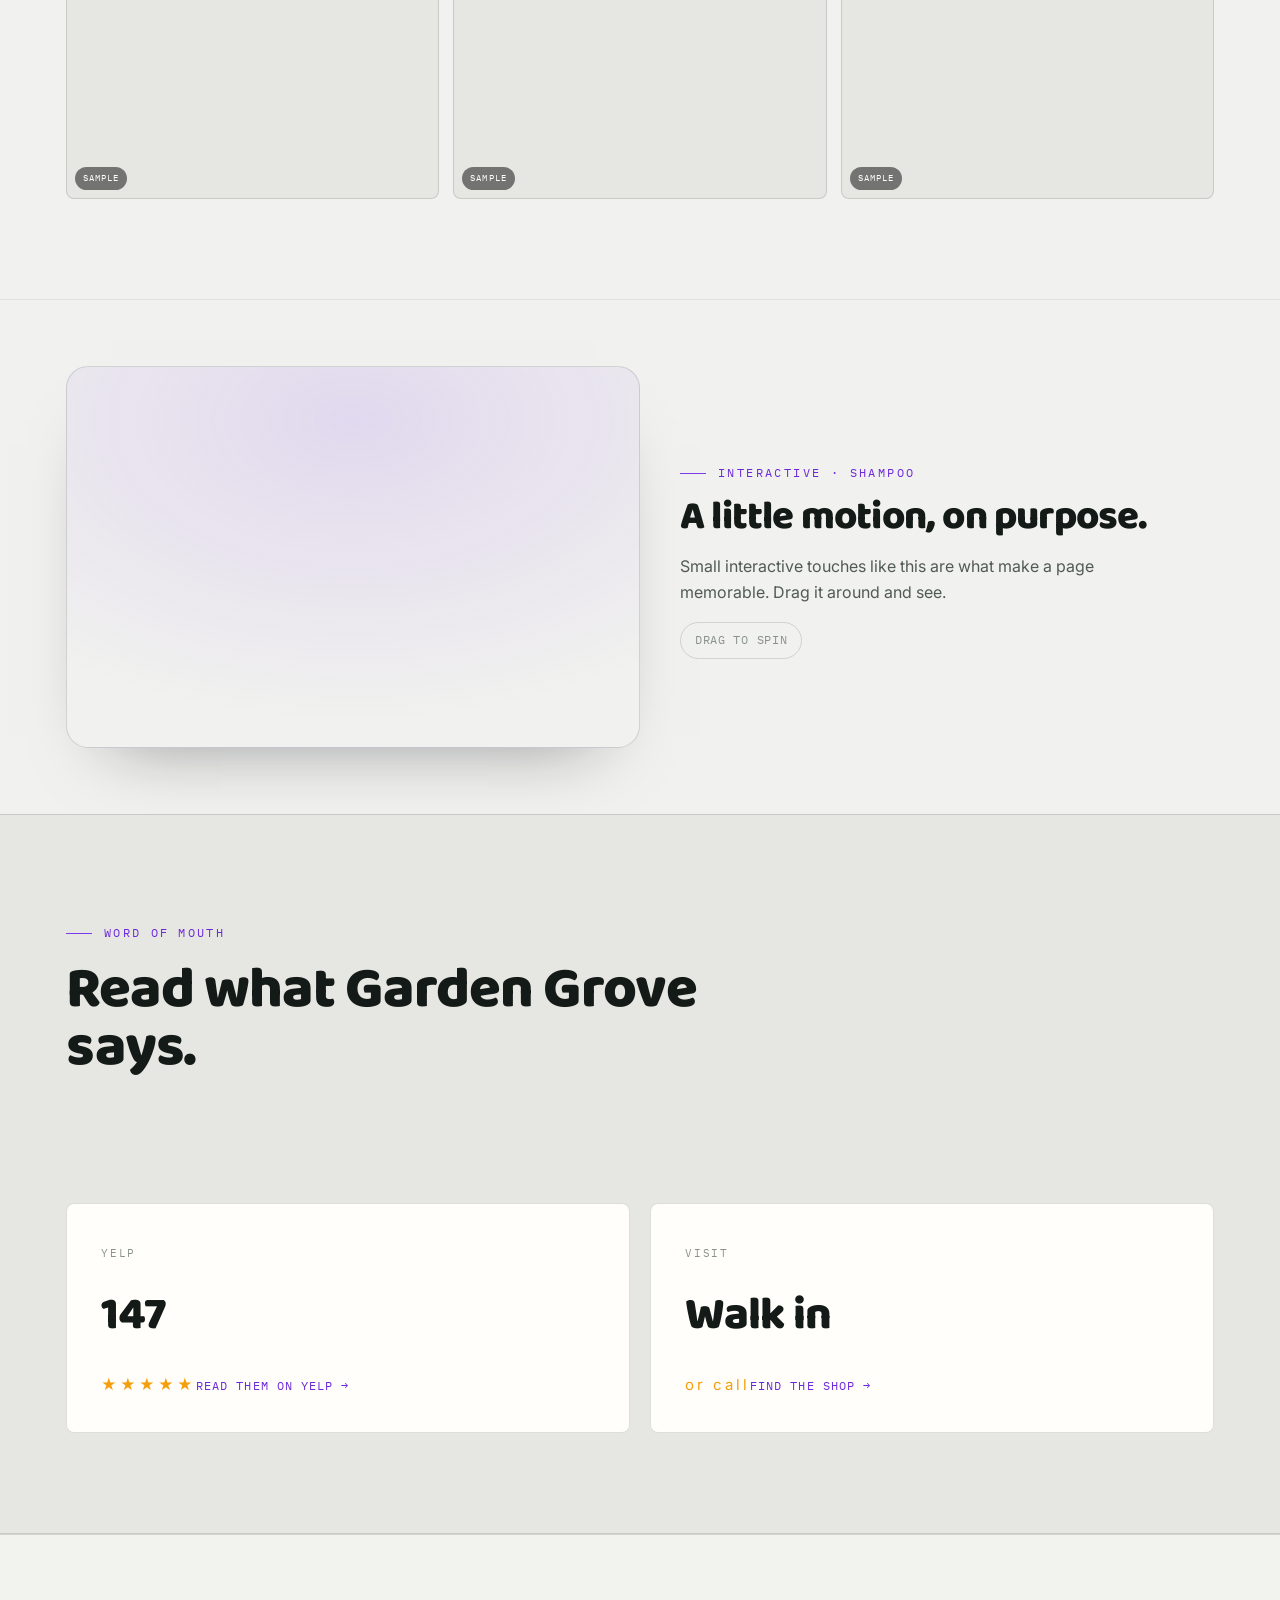
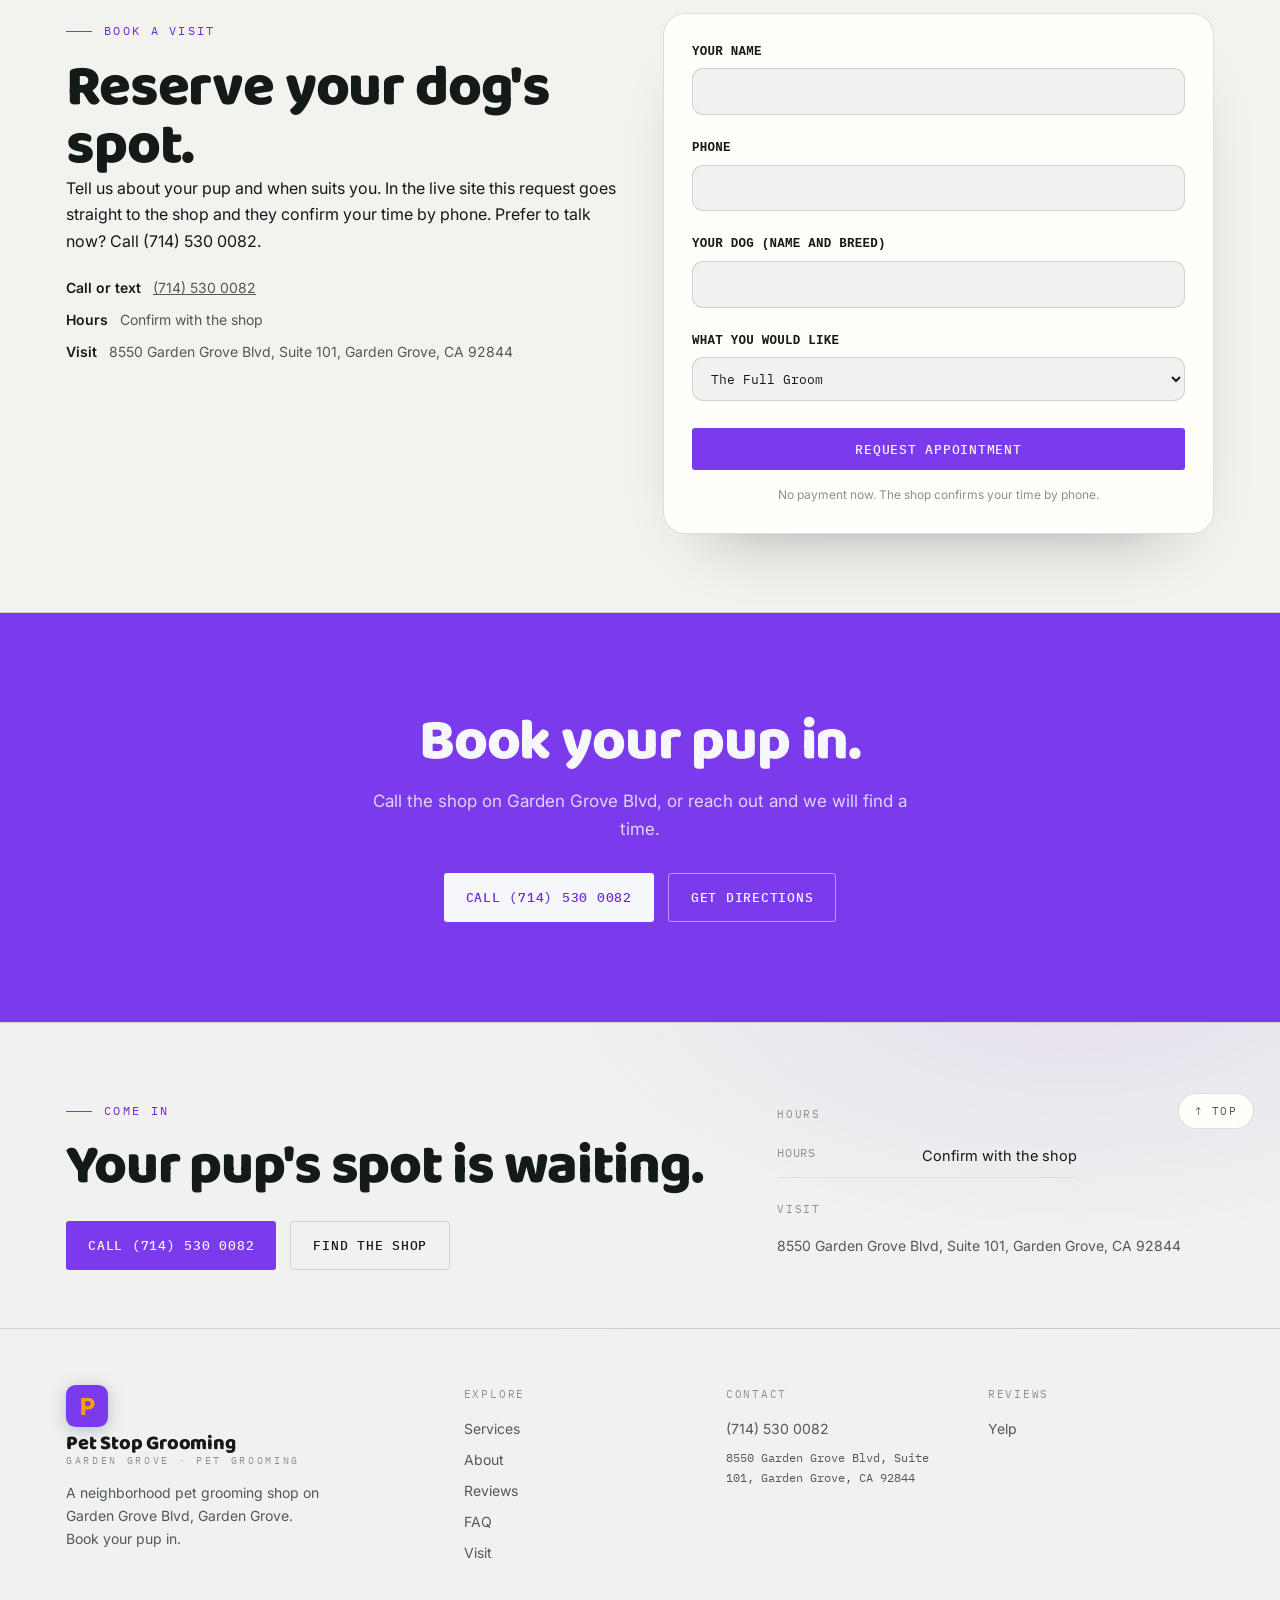
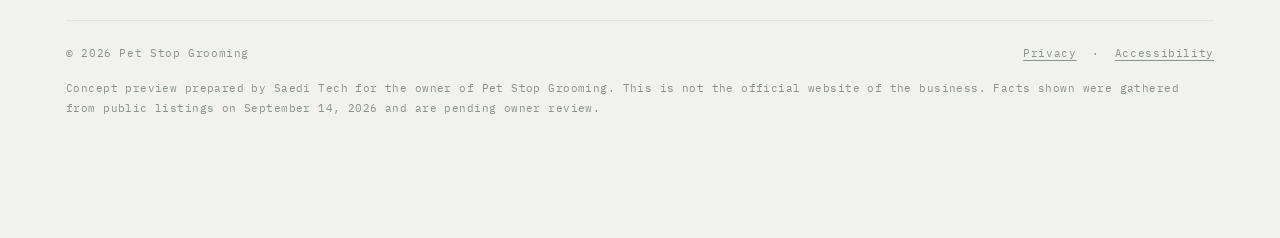
==== commit 46ee494d: "Fix 3D hero loading, page reveal, spread 3D across page, unique heroes, correct photos Co-Authored-B" ====
--- a/index.html
+++ b/index.html
@@ -43,7 +43,7 @@
         <span class="tag"><span class="dot"></span> Garden Grove Pet Grooming</span>
         <h1>A happy pup, <span class="in">bathed and looking great.</span></h1>
         <p class="lede">A neighborhood grooming shop on Garden Grove Blvd. Warm baths, full grooms, tidy nails, and gentle care for every breed. Call and we will book your pup a spot.</p>
-        <div class="cta"><a class="btn btn-fill" href="tel:+17145300082">Call (714) 530 0082</a><a class="btn btn-line" href="#book">Book a visit</a></div>
+        <div class="cta"><a class="btn btn-fill" href="tel:+17145300082">Call (714) 530 0082</a><a class="btn btn-book" href="#book">Book a visit</a></div>
         <div class="chips" aria-label="What we do"><span class="chip">Baths</span><span class="chip">Full groom</span><span class="chip">Nail trim</span><span class="chip">De shedding</span></div>
       </div>
       <div class="callouts" id="stageB" aria-hidden="true">
@@ -125,9 +125,9 @@
     <h2 class="up">Everything included, no add on surprises.</h2>
     <p class="sub up">Every package is the full experience, tailored to your dog's coat, size, and temperament. Pricing is confirmed with the shop.</p>
     <div class="pkgrid">
-      <div class="pkg up"><h3>The Bath</h3><p class="pkdesc">A clean, calm freshen up.</p><ul><li>Warm bath with the shampoo that suits the coat</li><li>Full blow dry and brush out</li><li>Nail trim</li><li>Ear cleaning</li></ul><a class="btn btn-line" href="#book">Book this</a></div>
-      <div class="pkg up feat"><span class="pkbadge">Most loved</span><h3>The Full Groom</h3><p class="pkdesc">The works, head to tail.</p><ul><li>Everything in The Bath</li><li>Full haircut and breed style</li><li>Face, paw, and sanitary trim</li><li>Teeth brushing</li></ul><a class="btn btn-fill" href="#book">Book this</a></div>
-      <div class="pkg up"><h3>The De Shed</h3><p class="pkdesc">For thick, heavy coats.</p><ul><li>Deep bath and de shed treatment</li><li>High velocity blow out</li><li>Thorough brush and comb</li><li>Nail trim and ear clean</li></ul><a class="btn btn-line" href="#book">Book this</a></div>
+      <div class="pkg up"><h3>The Bath</h3><p class="pkdesc">A clean, calm freshen up.</p><ul><li>Warm bath with the shampoo that suits the coat</li><li>Full blow dry and brush out</li><li>Nail trim</li><li>Ear cleaning</li></ul><a class="btn btn-book" href="#book">Book this</a></div>
+      <div class="pkg up feat"><span class="pkbadge">Most loved</span><h3>The Full Groom</h3><p class="pkdesc">The works, head to tail.</p><ul><li>Everything in The Bath</li><li>Full haircut and breed style</li><li>Face, paw, and sanitary trim</li><li>Teeth brushing</li></ul><a class="btn btn-book" href="#book">Book this</a></div>
+      <div class="pkg up"><h3>The De Shed</h3><p class="pkdesc">For thick, heavy coats.</p><ul><li>Deep bath and de shed treatment</li><li>High velocity blow out</li><li>Thorough brush and comb</li><li>Nail trim and ear clean</li></ul><a class="btn btn-book" href="#book">Book this</a></div>
     </div>
     <p class="pknote up">Puppies, seniors, doodles, and poodles all welcome. Tell us the breed and coat and we will tailor the visit.</p>
   </div>
--- a/assets/site.css
+++ b/assets/site.css
@@ -424,3 +424,9 @@
 .hero.hb-3 .hero-bg{background:linear-gradient(125deg,var(--hero-a),transparent 52%),radial-gradient(48% 58% at 86% 16%,var(--hero-b),transparent 72%),var(--bg)}
 .hero.hb-grid .hero-bg{background-image:radial-gradient(58% 52% at 72% 36%,var(--hero-a),transparent 70%),linear-gradient(var(--line2) 1px,transparent 1px),linear-gradient(90deg,var(--line2) 1px,transparent 1px);background-size:auto,46px 46px,46px 46px;background-color:var(--bg)}
 .hero.hb-diag .hero-bg{background:repeating-linear-gradient(45deg,var(--hero-a) 0,var(--hero-a) 2px,transparent 2px,transparent 26px),radial-gradient(50% 52% at 18% 82%,var(--hero-b),transparent 72%),var(--bg)}
+
+/* ---- vibrant booking button (mix of both brand colors) ---- */
+.btn-book{background:linear-gradient(115deg,var(--indigo) 0%,var(--indigo-2) 40%,var(--shu-tx) 100%);color:#fff;border:none;background-size:150% 150%;background-position:0% 50%;text-shadow:0 1px 3px rgba(0,0,0,.38);box-shadow:0 12px 26px -12px color-mix(in srgb,var(--indigo) 55%,transparent);transition:background-position .55s var(--ease),transform .2s,box-shadow .3s,filter .3s}
+.btn-book:hover{background-position:100% 50%;transform:translateY(-1px);box-shadow:0 18px 32px -12px color-mix(in srgb,var(--indigo) 62%,transparent)}
+.btn-book:active{transform:translateY(0)}
+.navlinks a[href$="#book"],.navlinks a[href$="#book"]:hover{color:var(--shu-tx);font-weight:600}
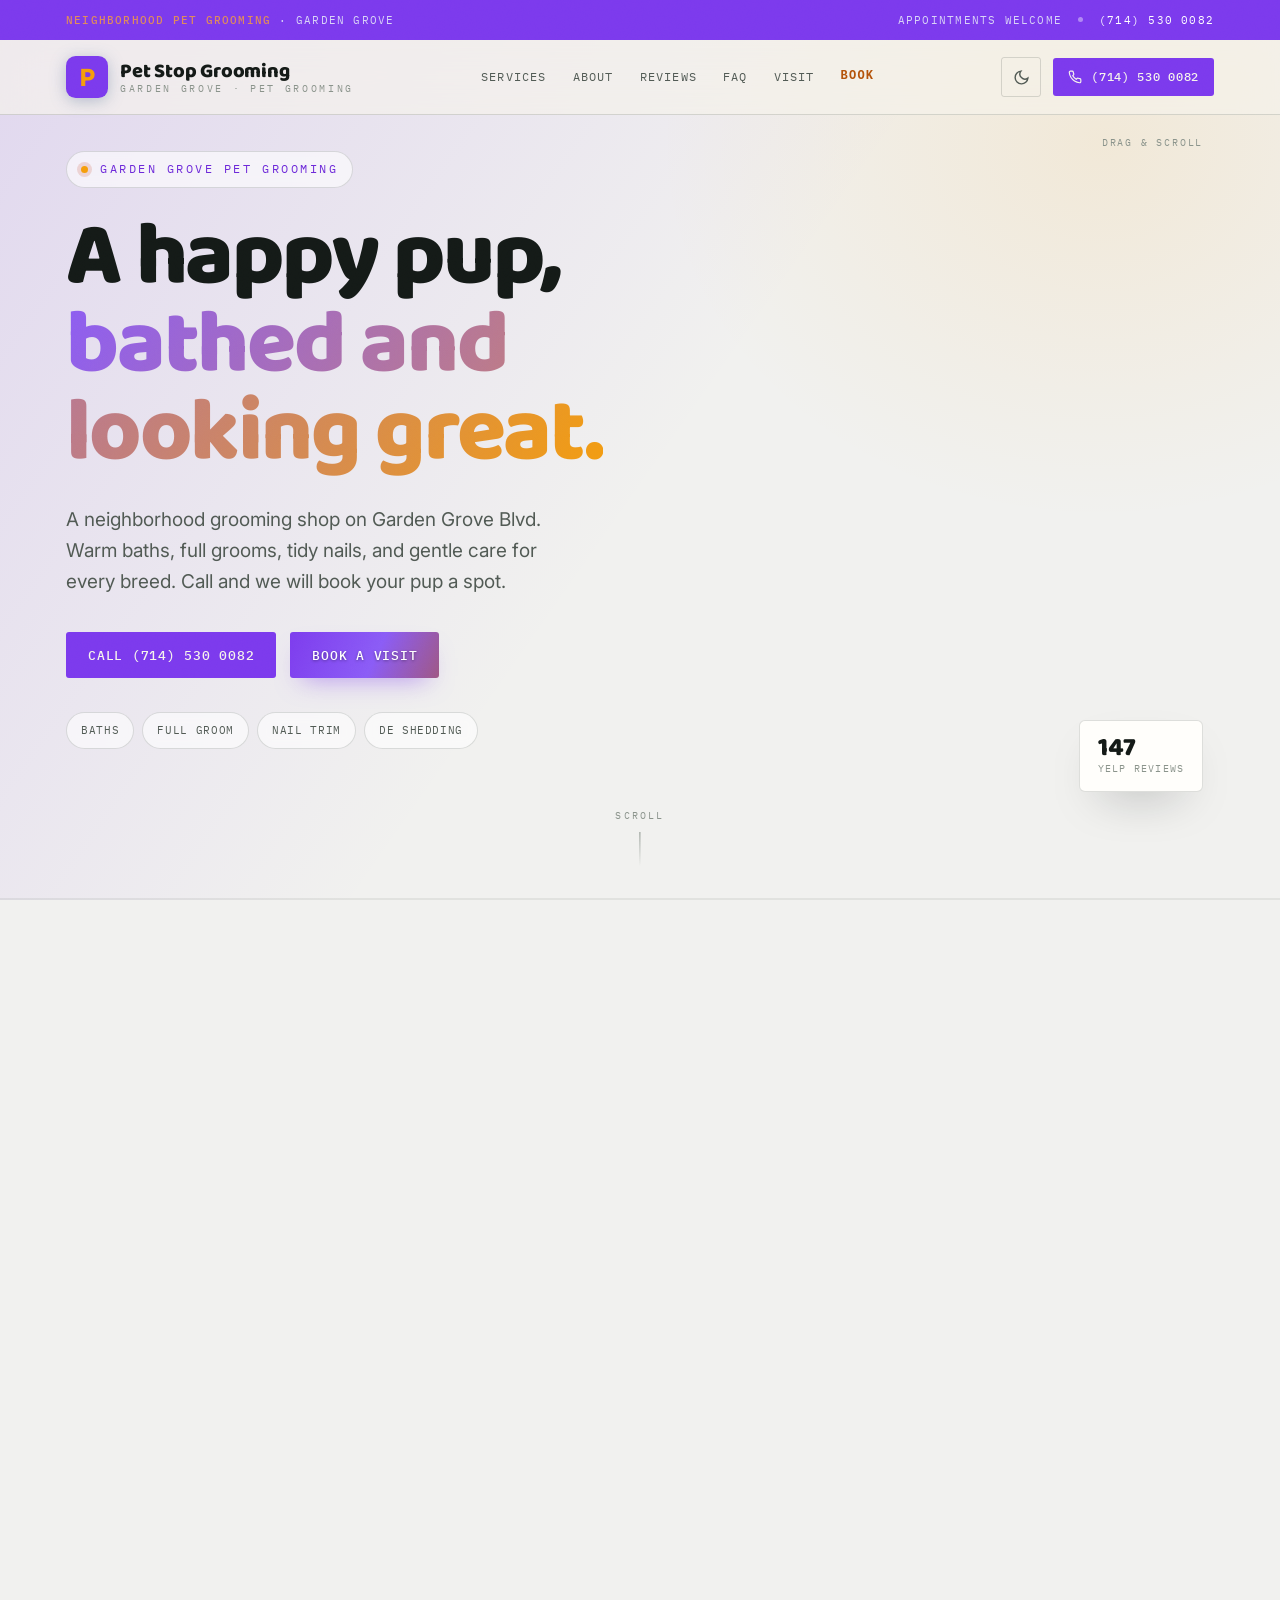
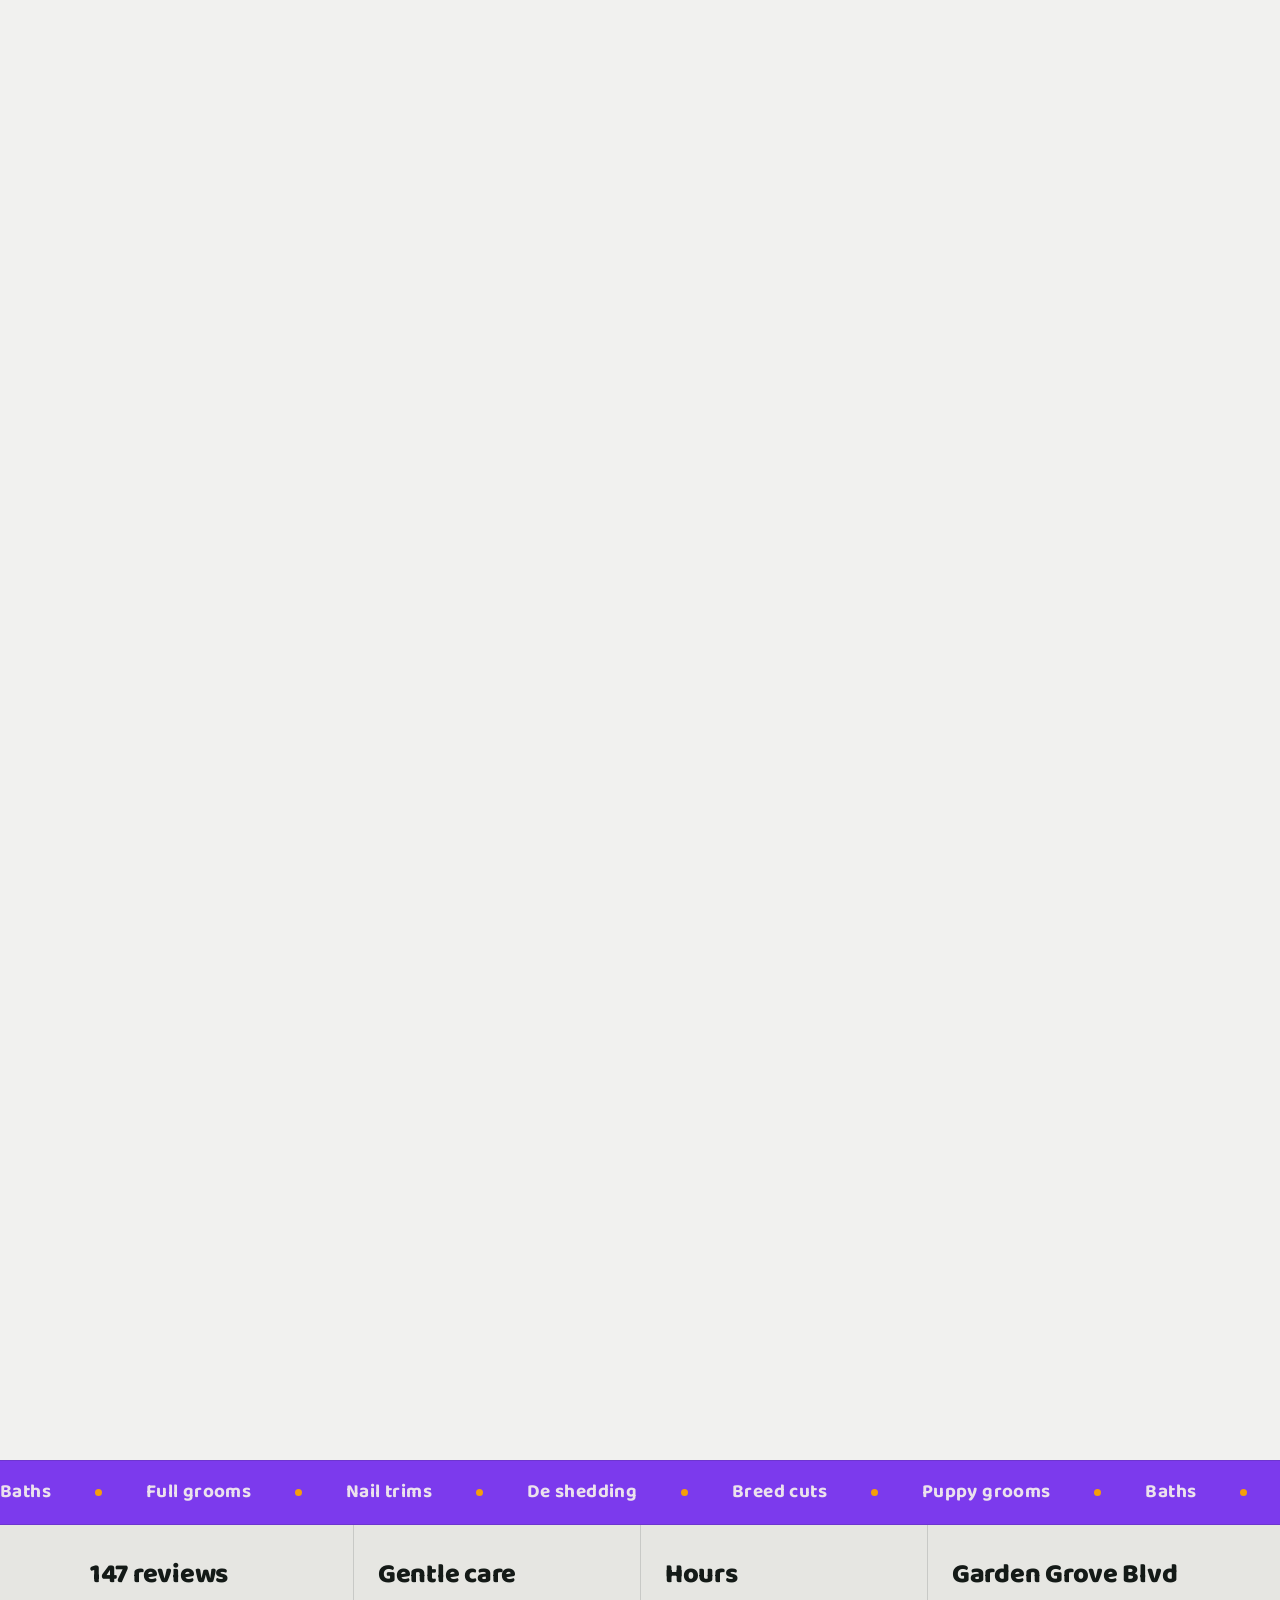
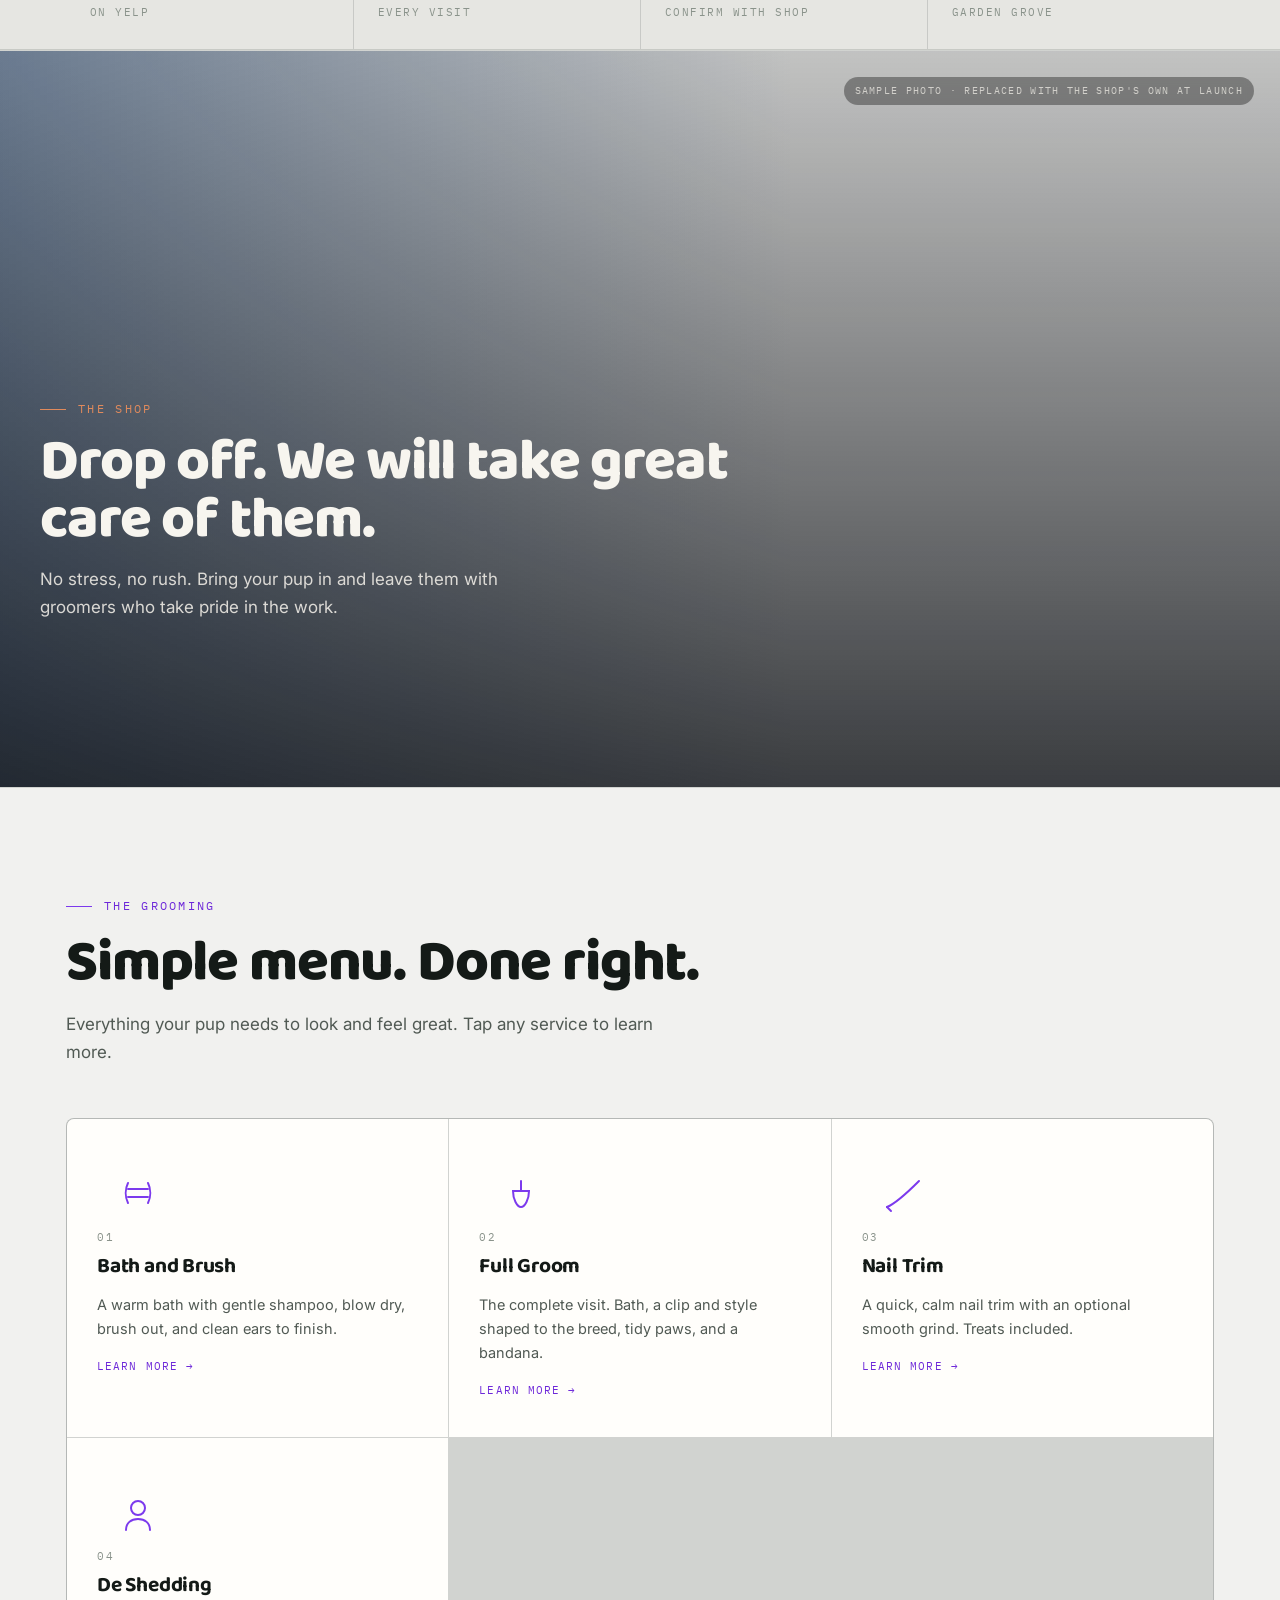
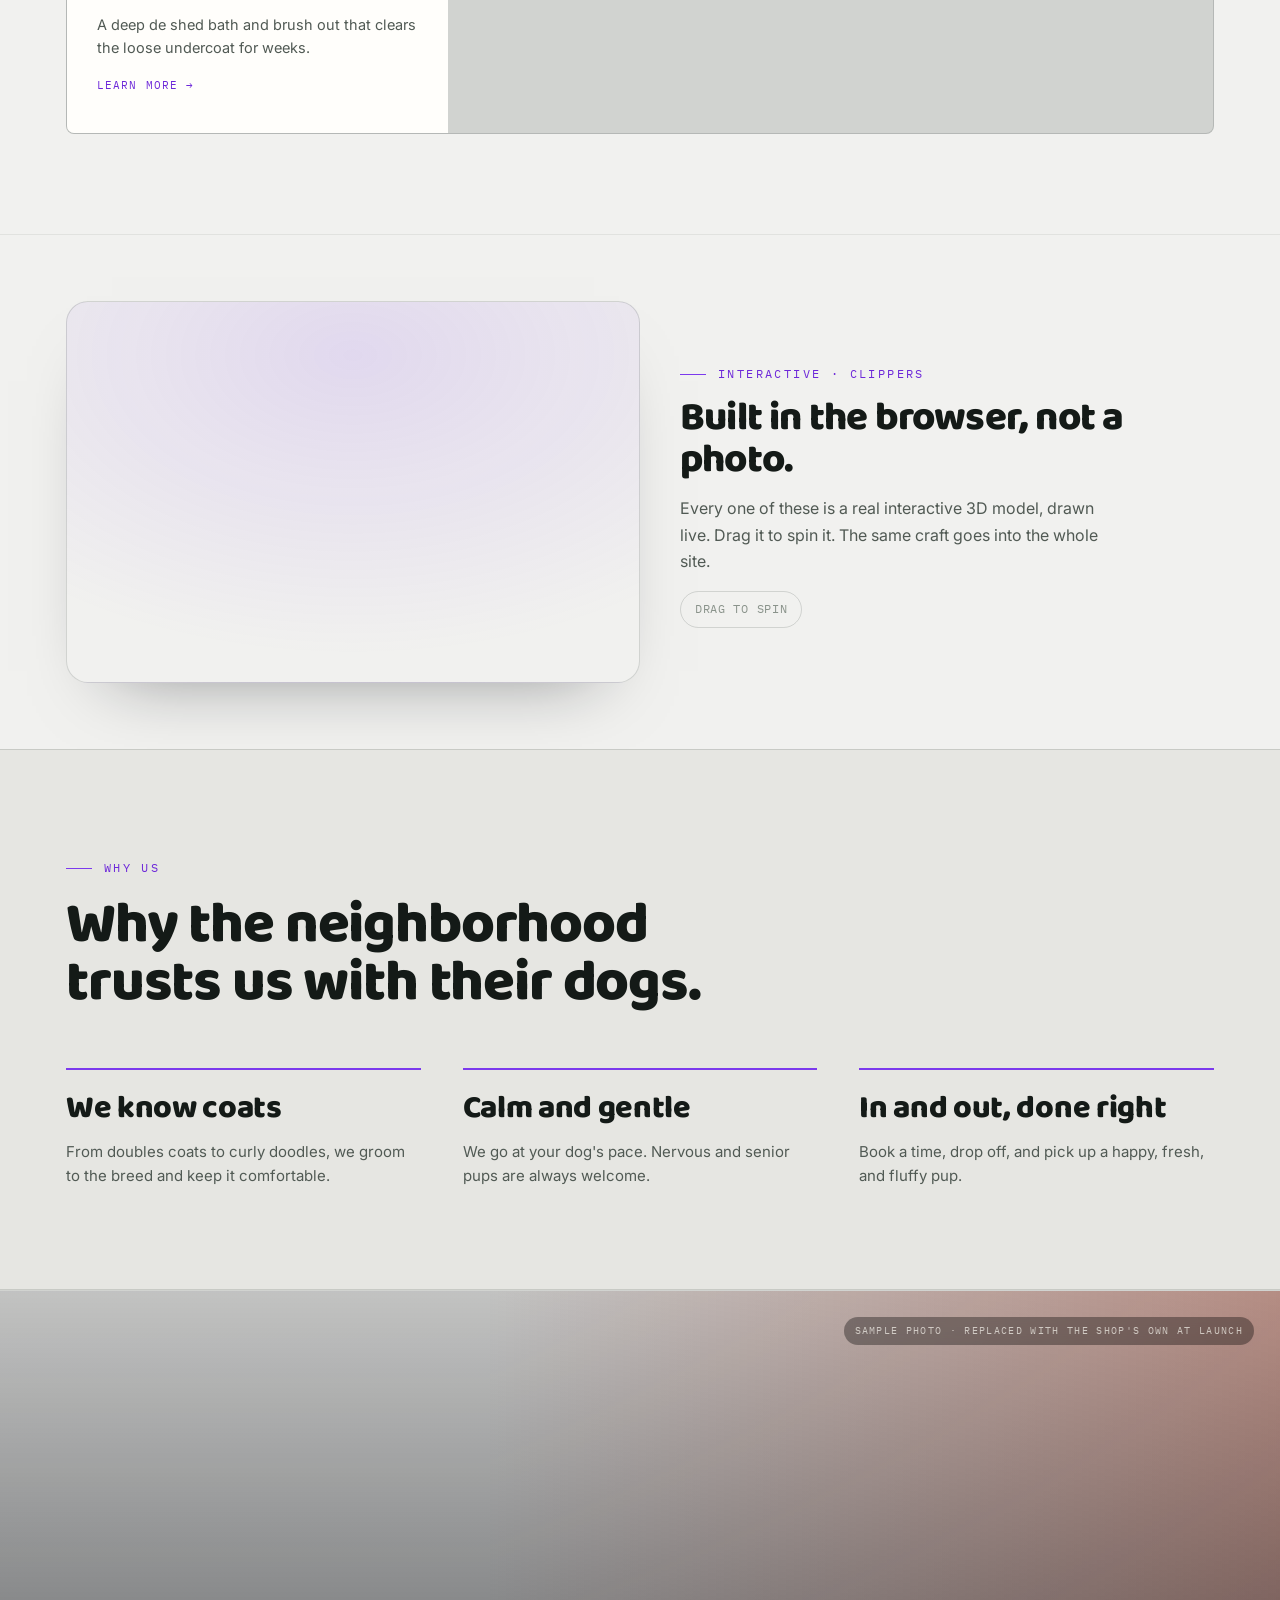
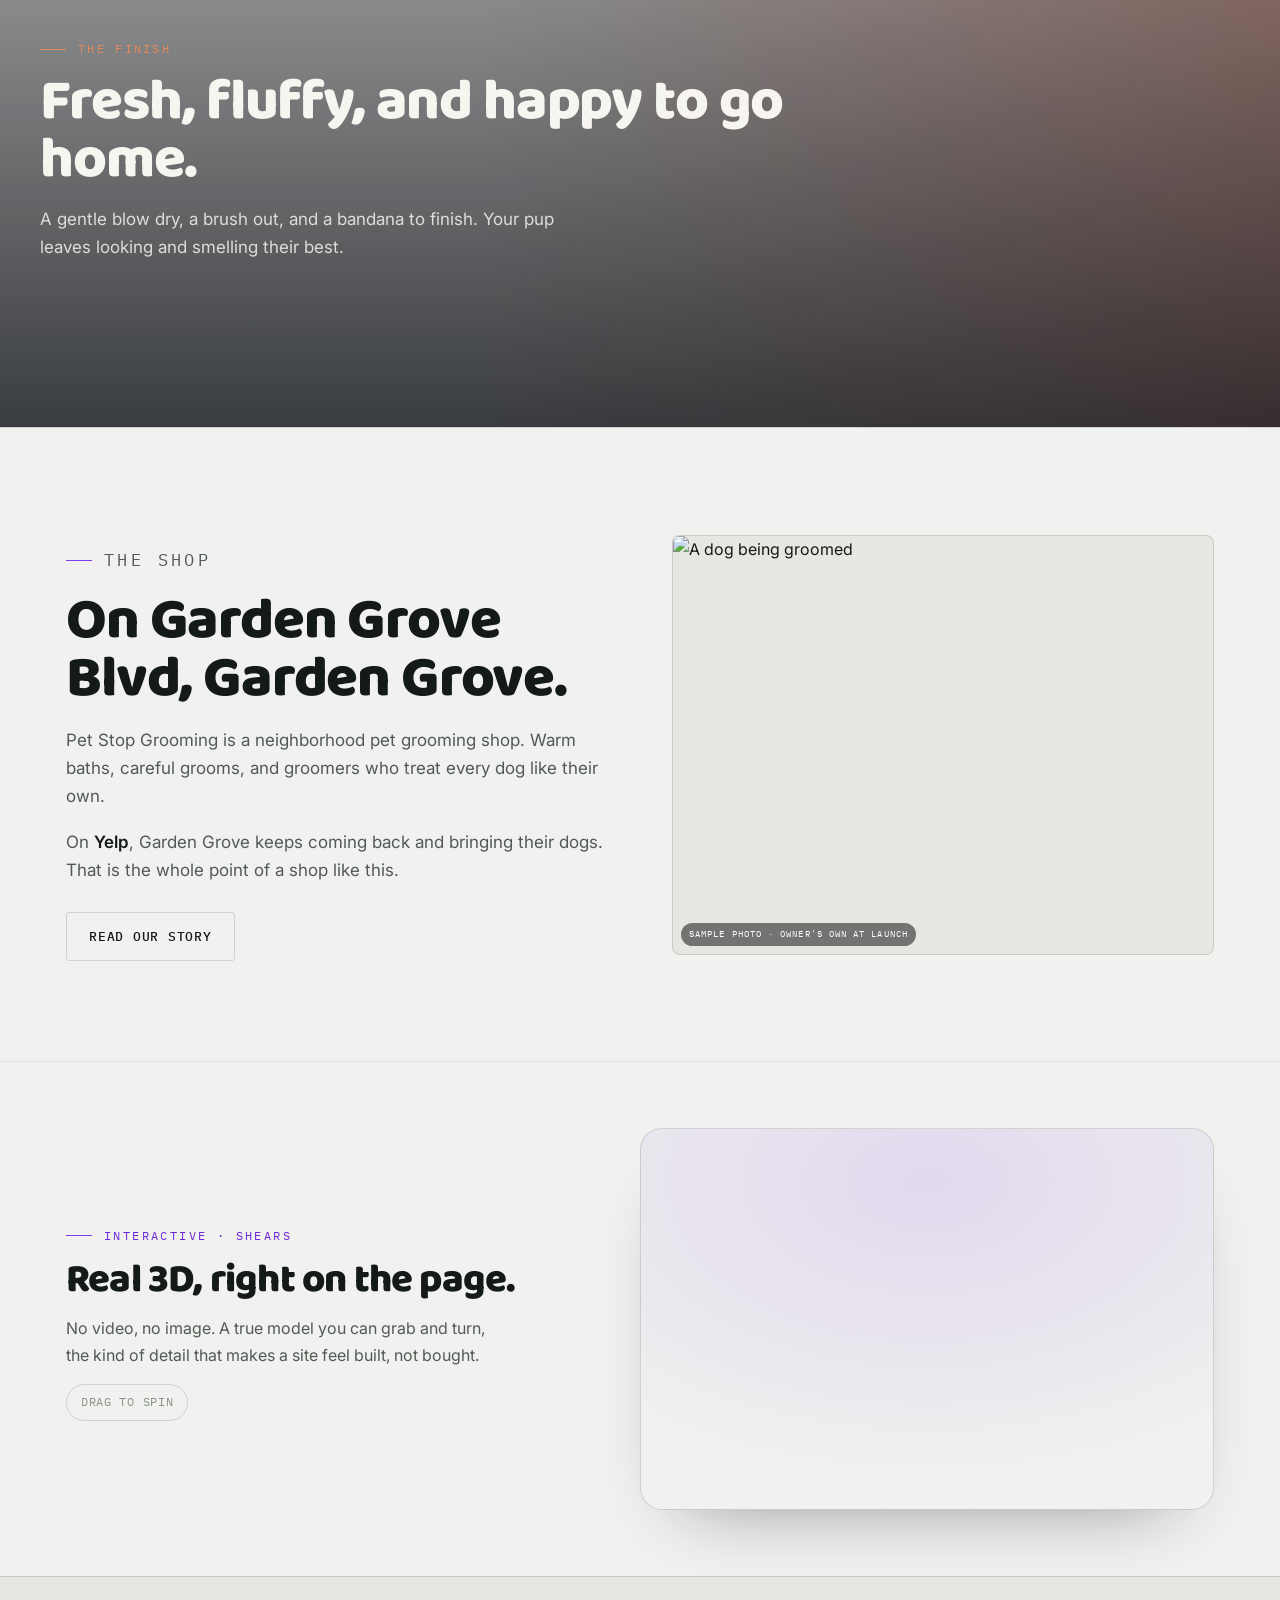
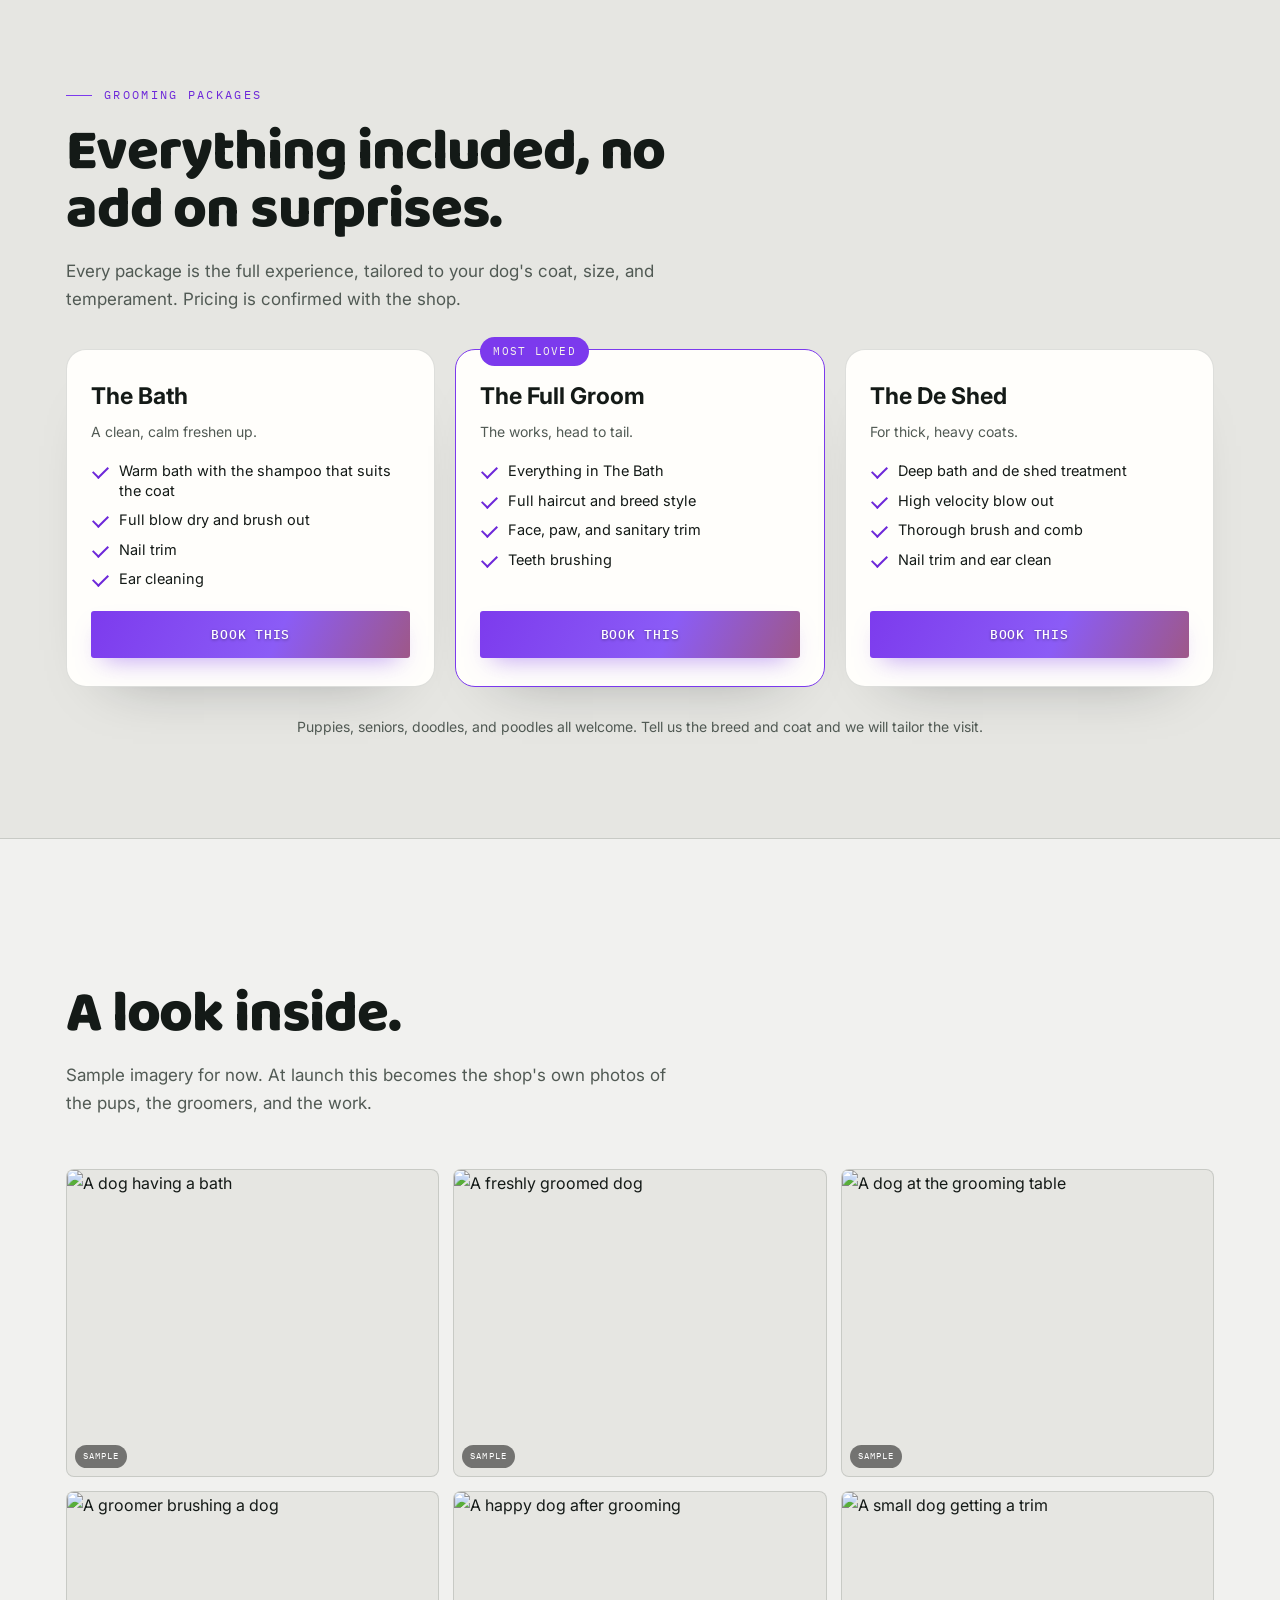
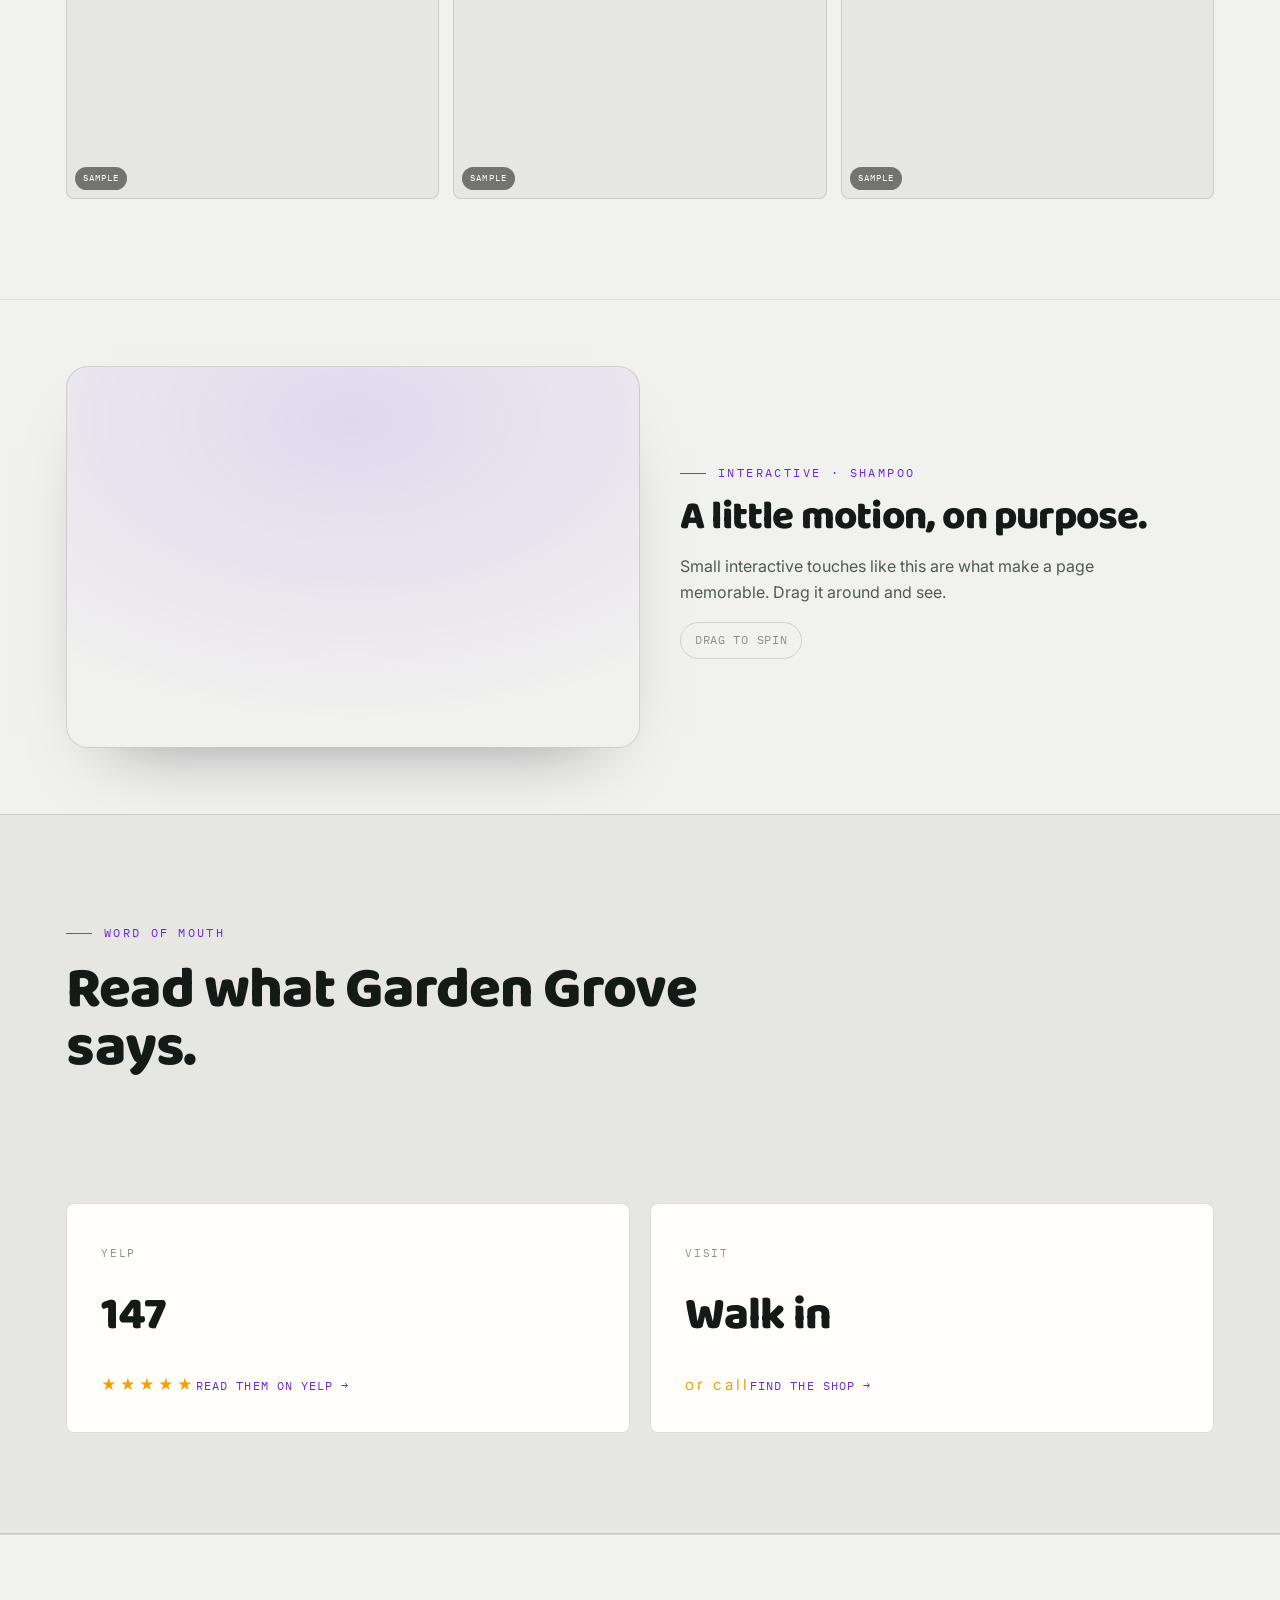
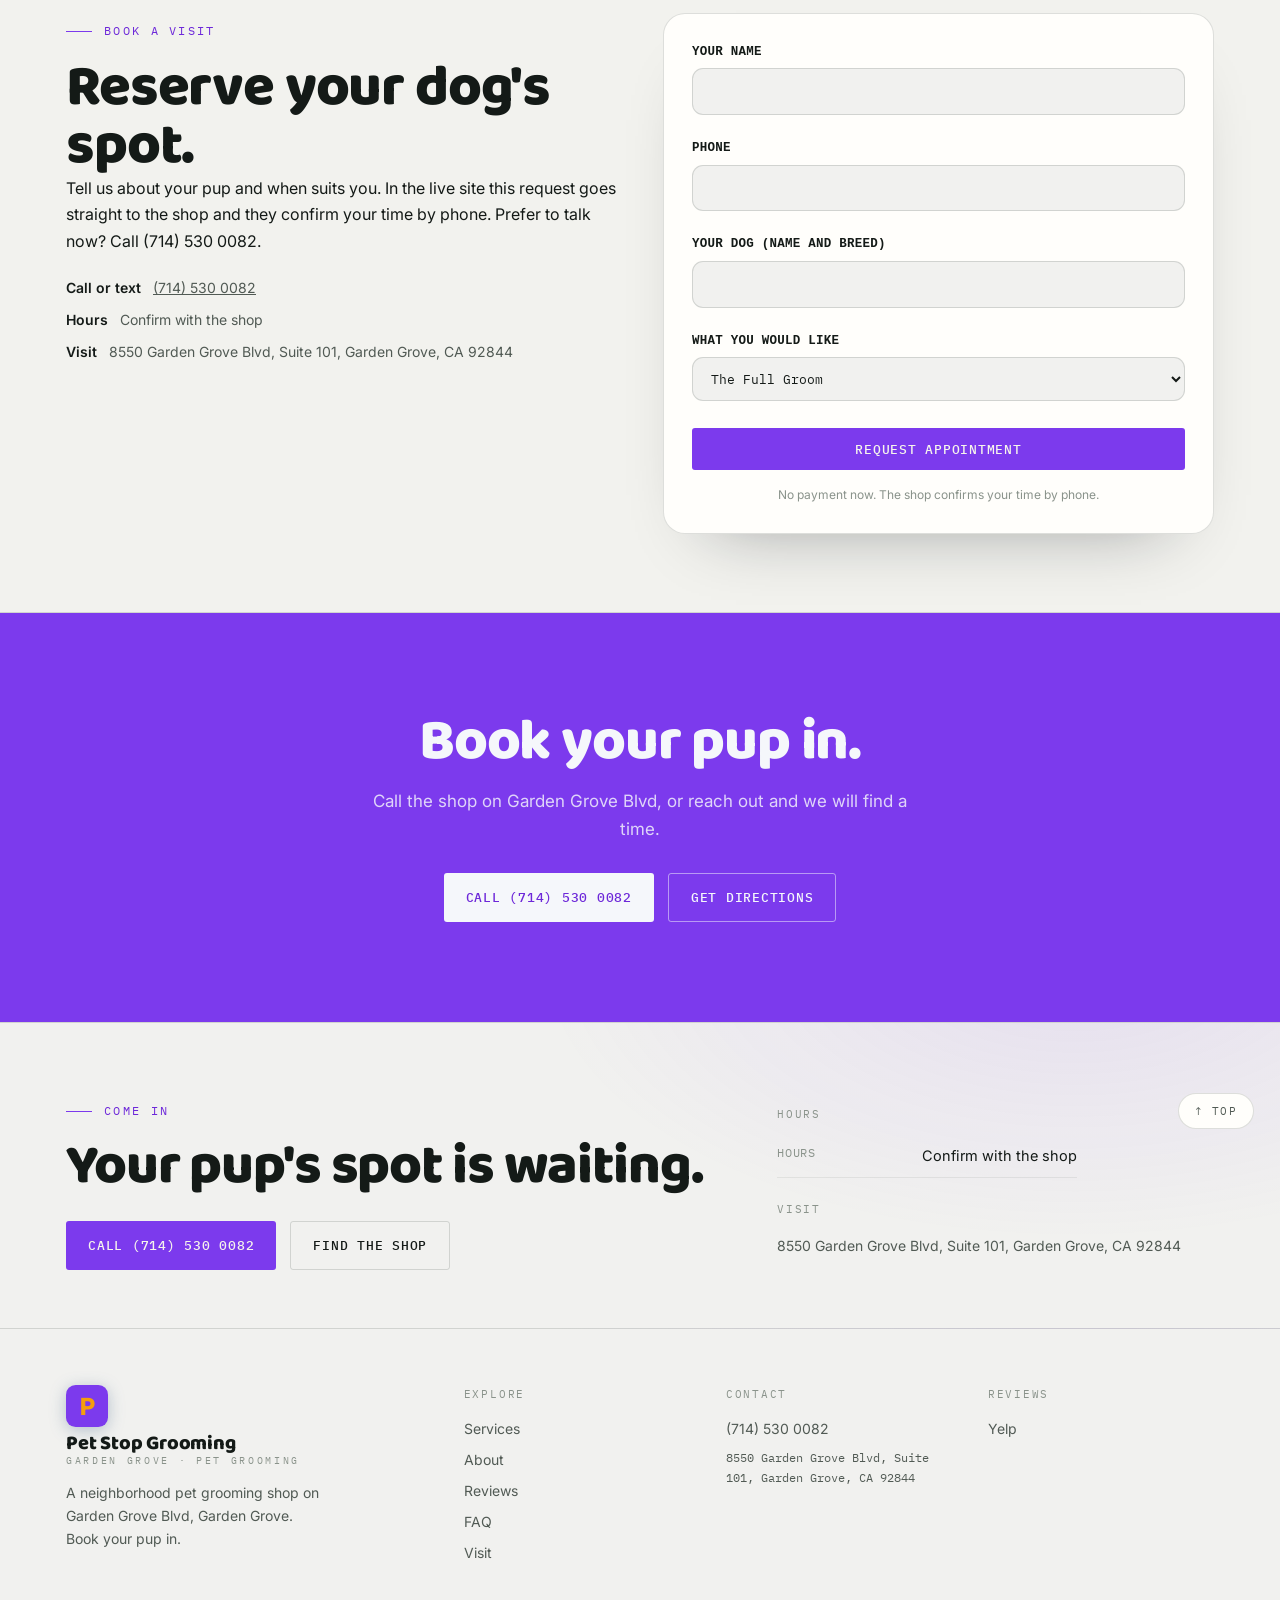
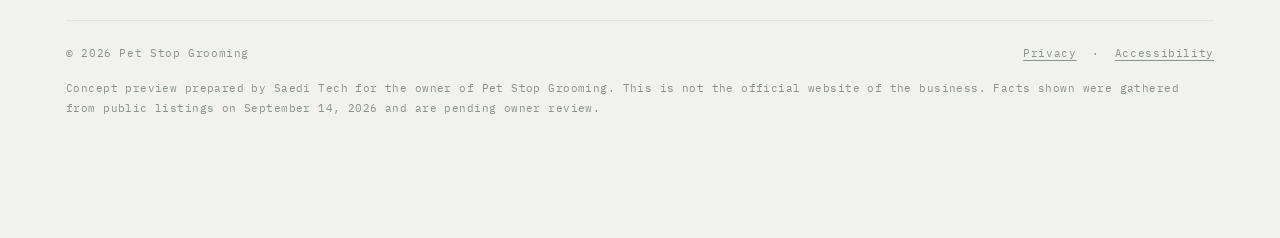
==== commit 178e7ce3: "Fix 3D hero loading, page reveal, spread 3D across page, unique heroes, correct photos Co-Authored-B" ====
--- a/index.html
+++ b/index.html
@@ -33,10 +33,10 @@
   <button class="mclose" id="mclose" aria-label="Close menu">✕</button>
   <a href="services.html">Services</a><a href="about.html">About</a><a href="reviews.html">Reviews</a><a href="faq.html">FAQ</a><a href="visit.html">Visit</a><a href="index.html#book">Book a visit</a><a href="tel:+17145300082">Call the shop</a>
 </div>
-<header class="hero scroll3d hl-left hb-3" id="top">
+<header class="hero scroll3d hl-right hb-3" id="top">
   <div class="sticky">
     <div class="hero-bg" aria-hidden="true"></div>
-    <canvas id="gl" data-obj="paw" data-accent="7c3aed" data-side="left" aria-hidden="true"></canvas>
+    <canvas id="gl" data-obj="paw" data-accent="7c3aed" data-side="right" aria-hidden="true"></canvas>
     <div class="hero-fb" aria-hidden="true"></div>
     <div class="wrap herogrid">
       <div class="hero-copy" id="stageA">
--- a/assets/site.css
+++ b/assets/site.css
@@ -84,7 +84,7 @@
 header.hero{position:relative;min-height:100svh;overflow:hidden}
 .sticky{position:relative;min-height:100svh;overflow:hidden;display:flex;align-items:center;padding:90px 0 44px}
 /* scroll-driven exploded 3D hero */
-header.hero.scroll3d{height:340vh;min-height:0}
+header.hero.scroll3d{height:340vh;min-height:0;overflow:visible}
 header.hero.scroll3d .sticky{position:sticky;top:0;height:100svh;min-height:0;padding:0}
 .callouts{position:absolute;z-index:2;top:50%;left:26px;transform:translateY(-50%);max-width:360px;opacity:0;pointer-events:none;will-change:opacity}
 .callouts h3{font-family:'Baloo 2',sans-serif;font-weight:800;font-size:clamp(26px,3.2vw,40px);letter-spacing:-.02em;line-height:1.02;margin-bottom:18px}
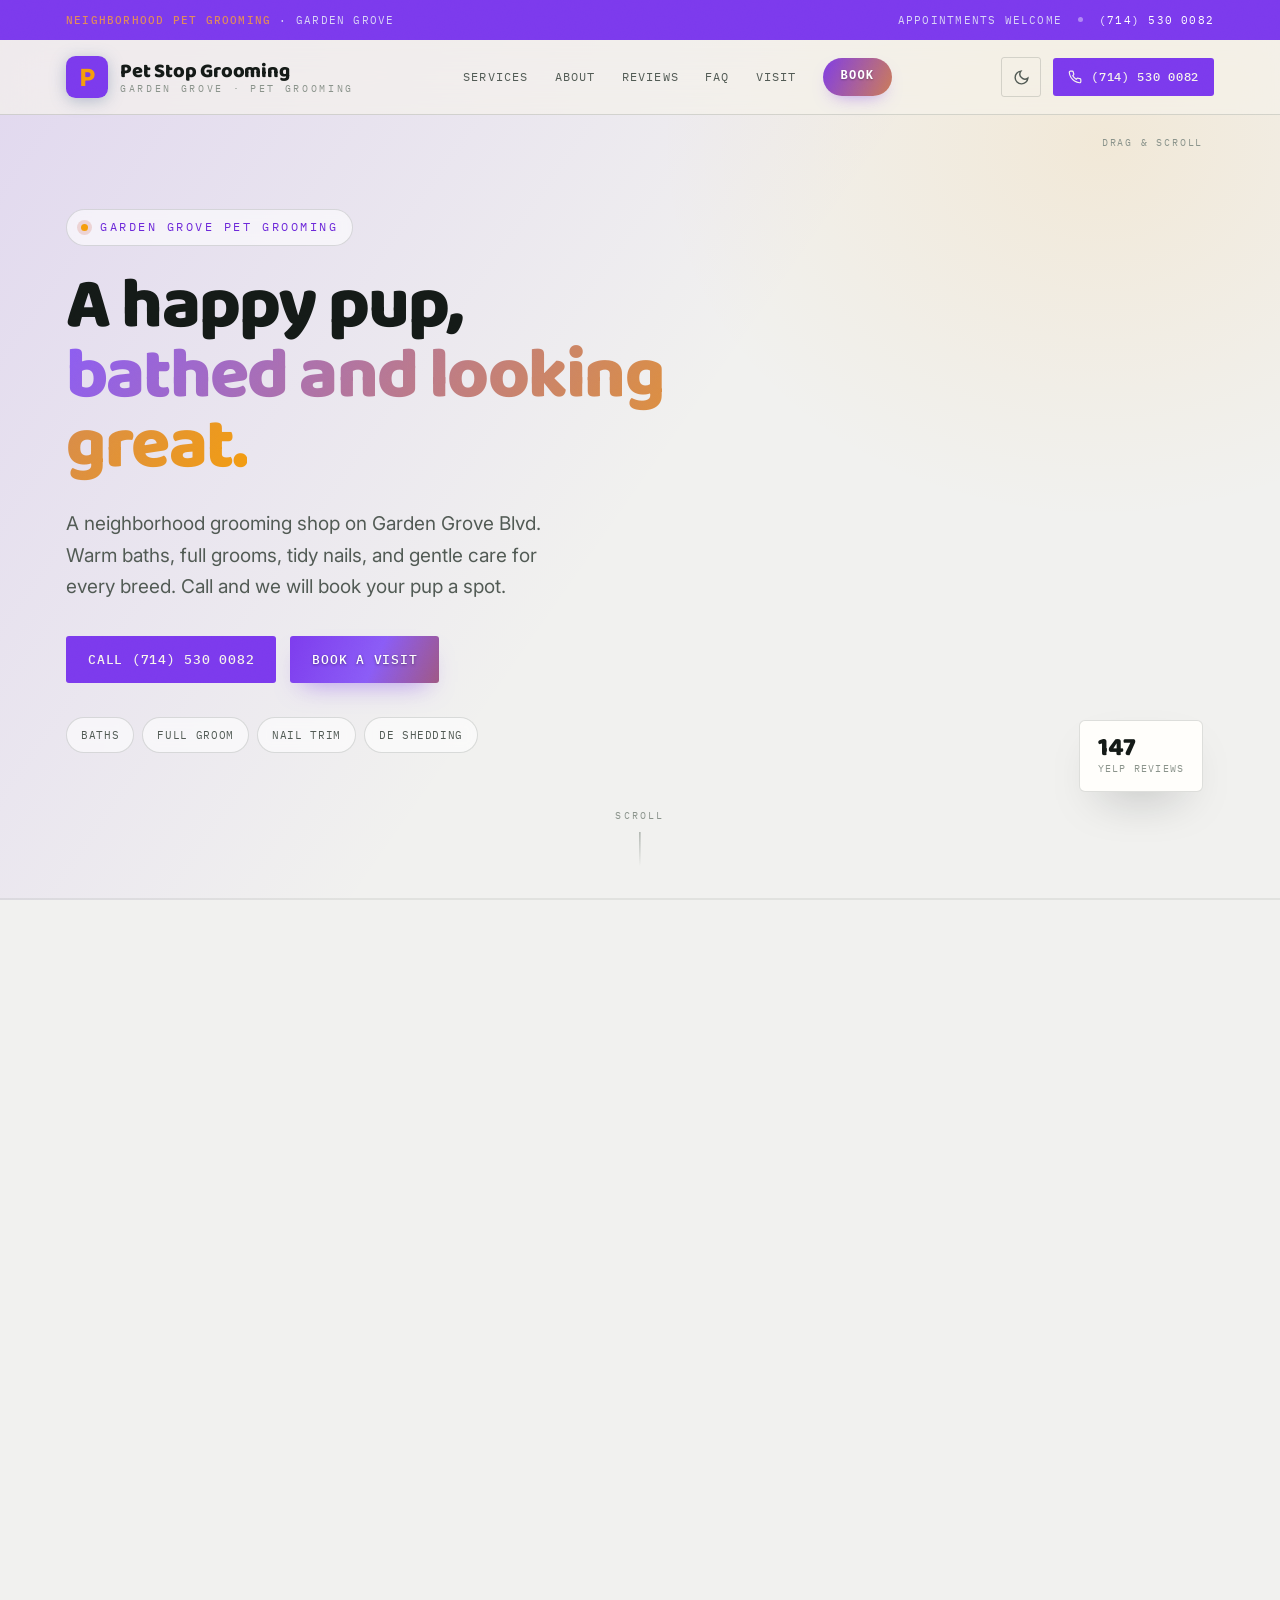
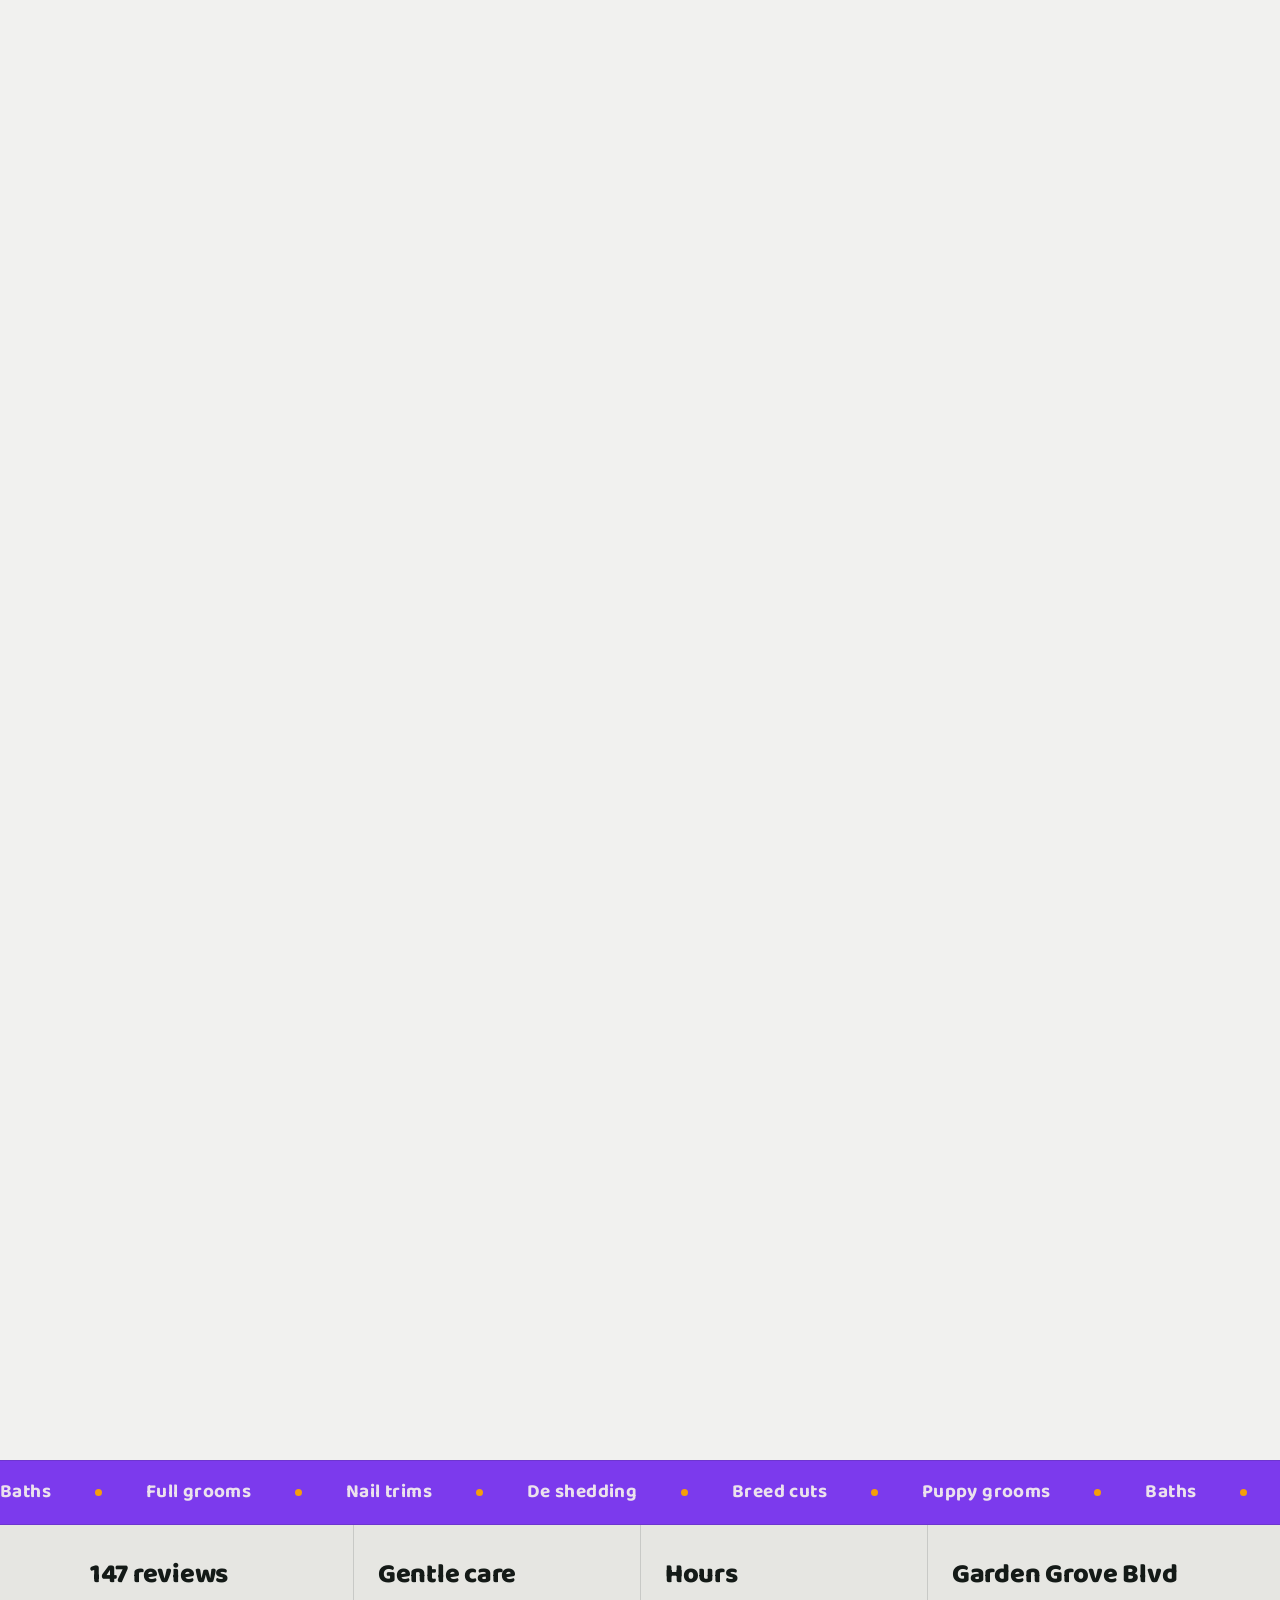
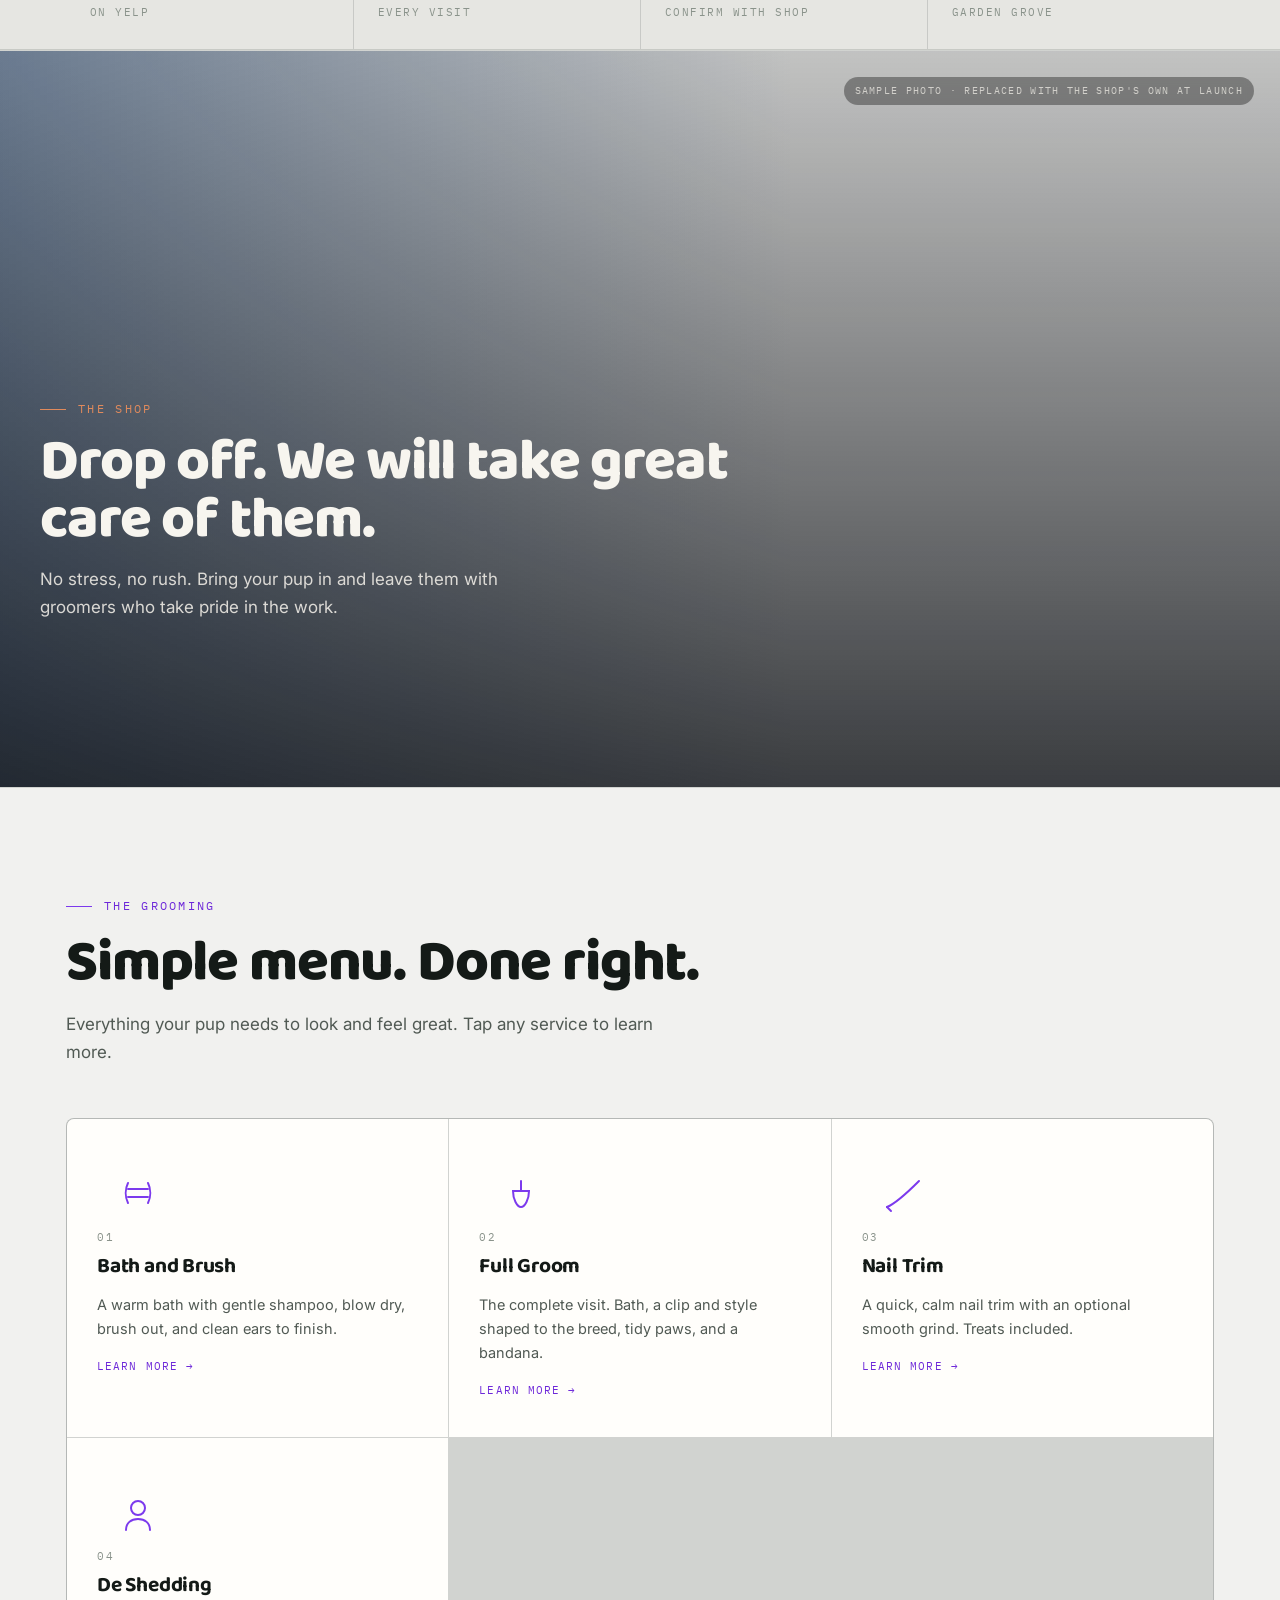
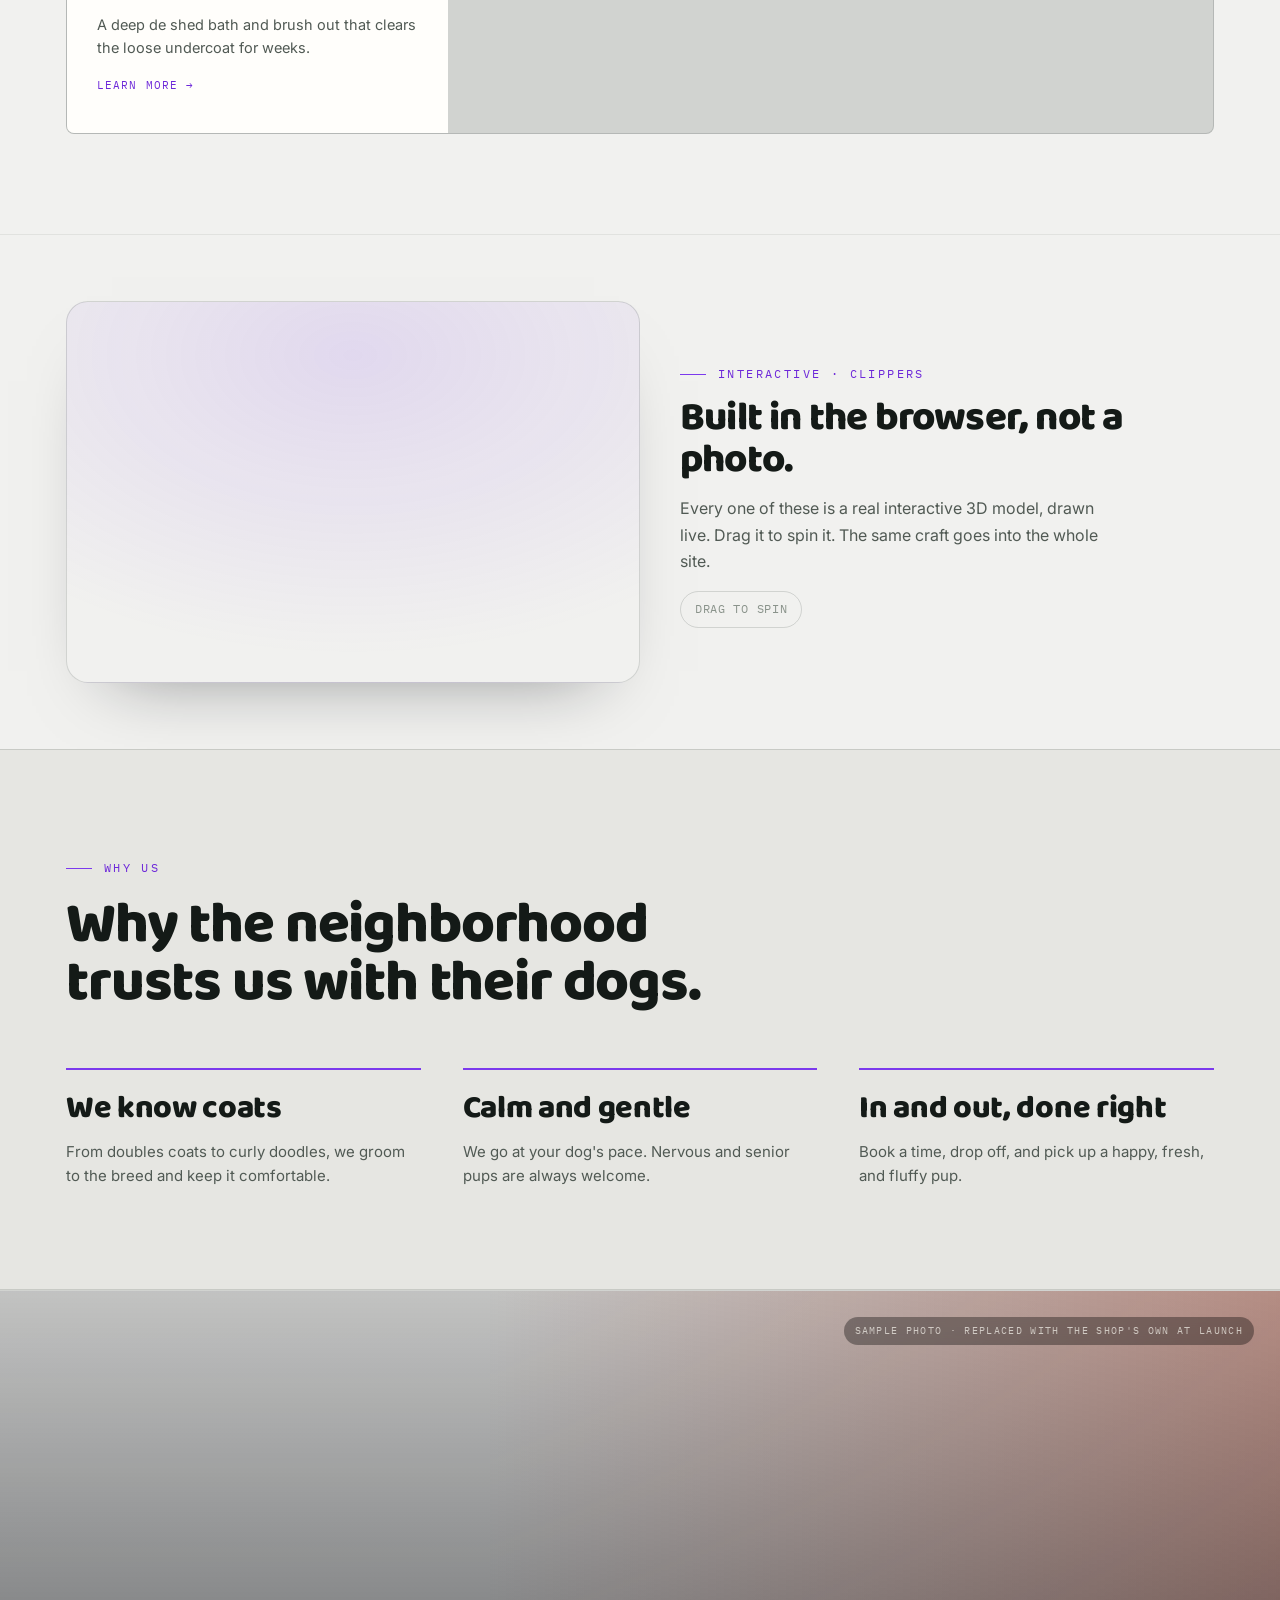
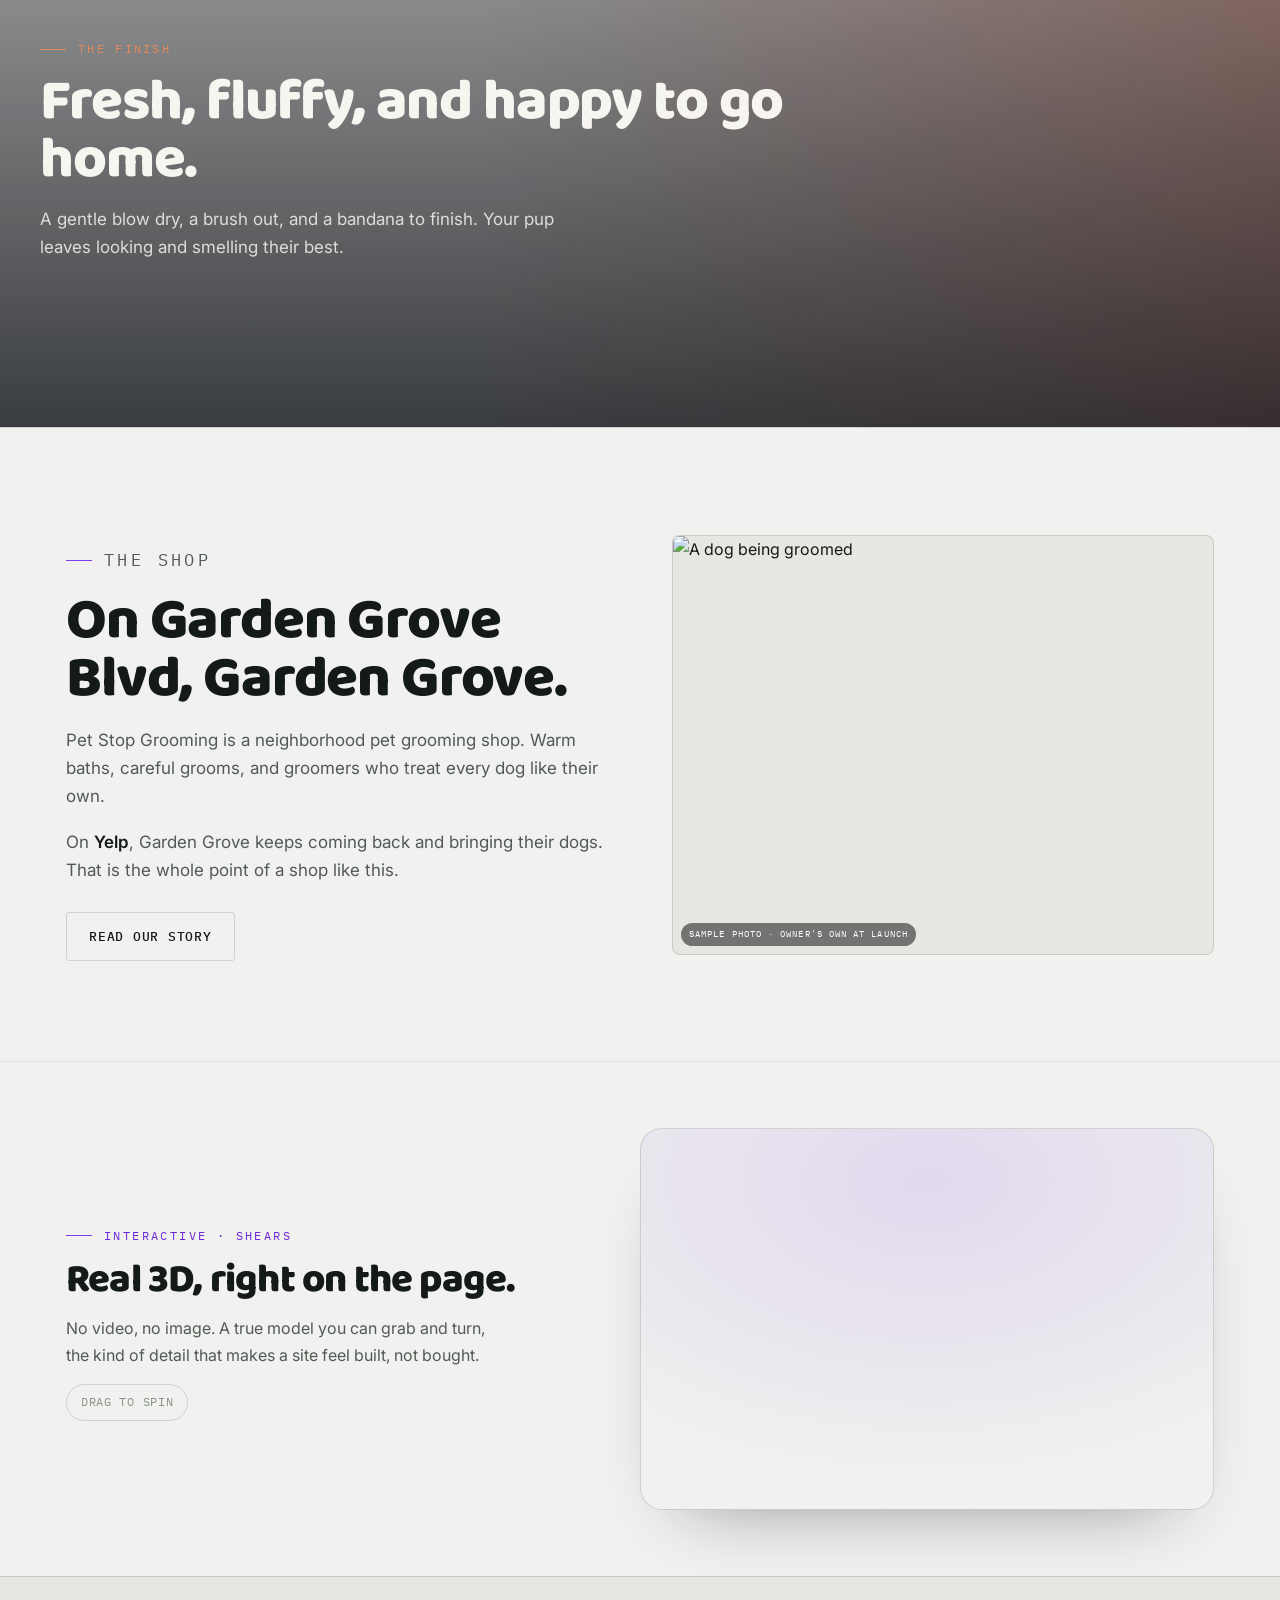
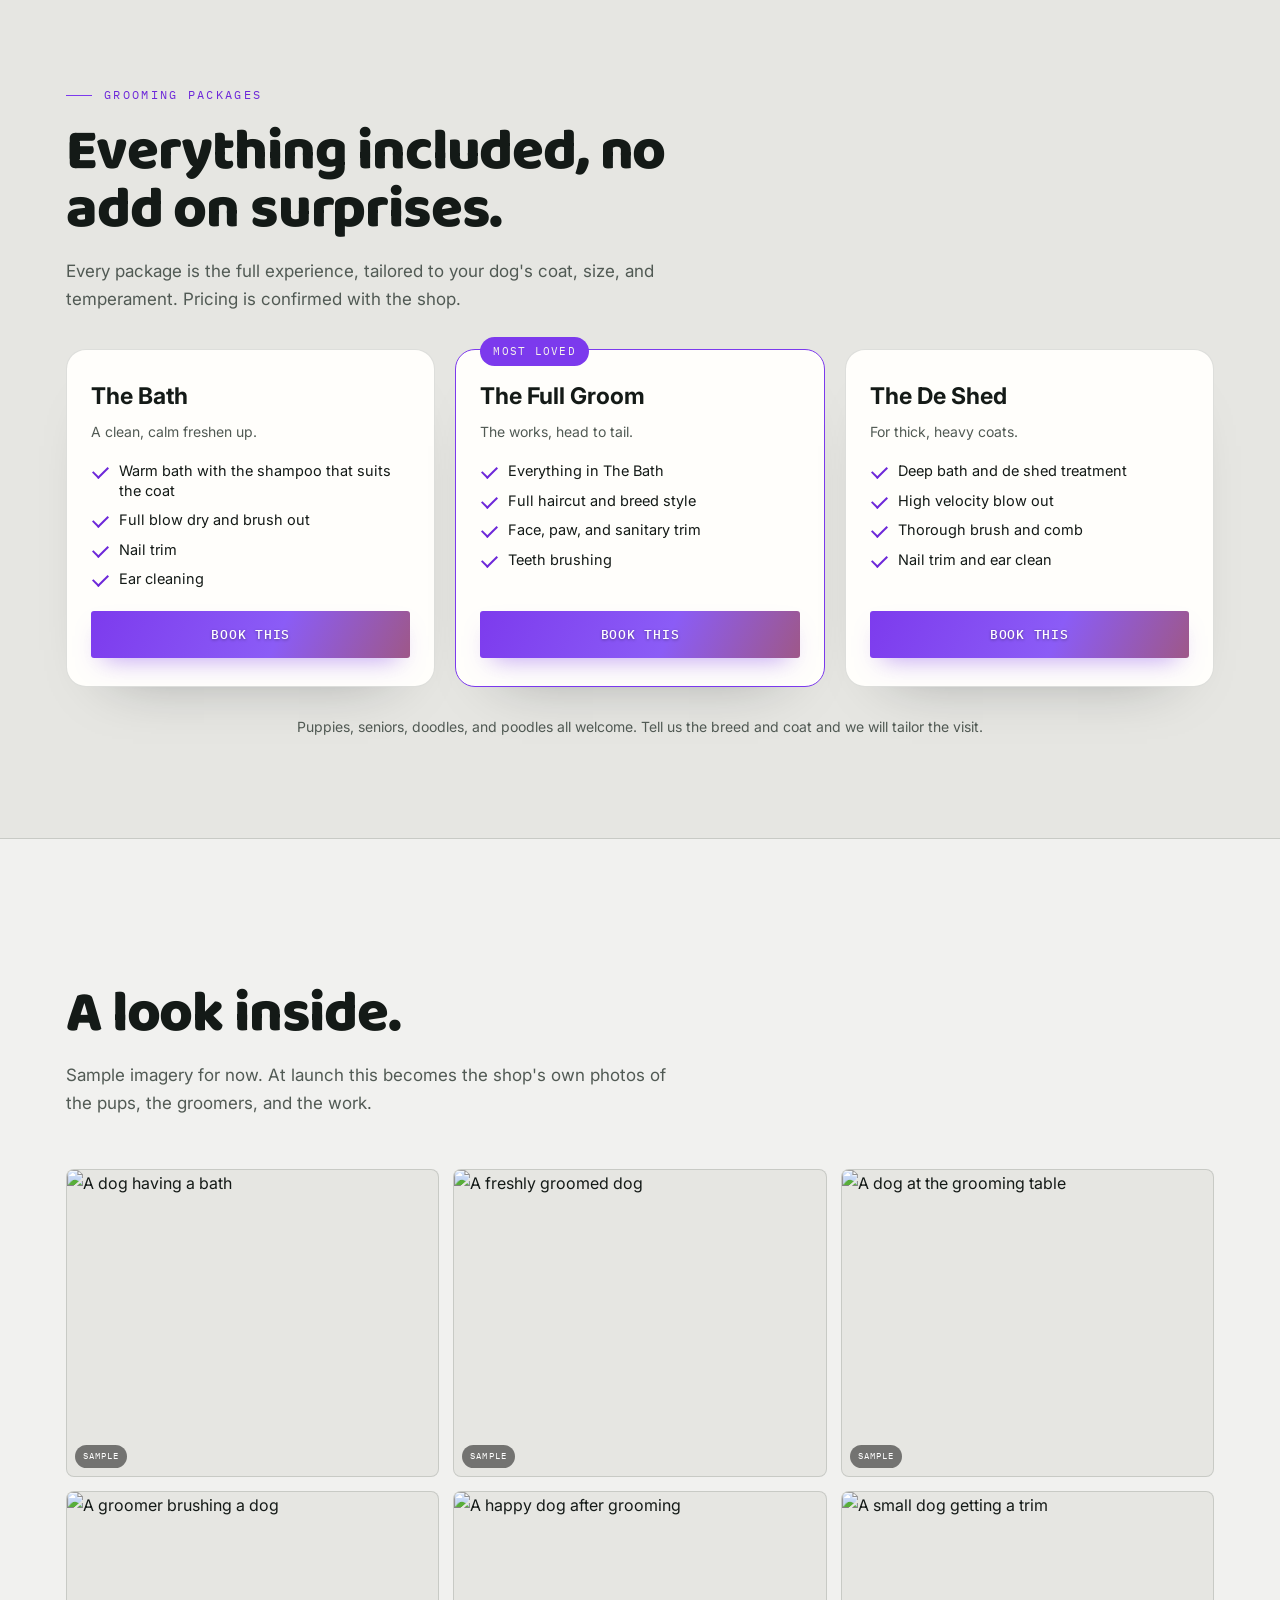
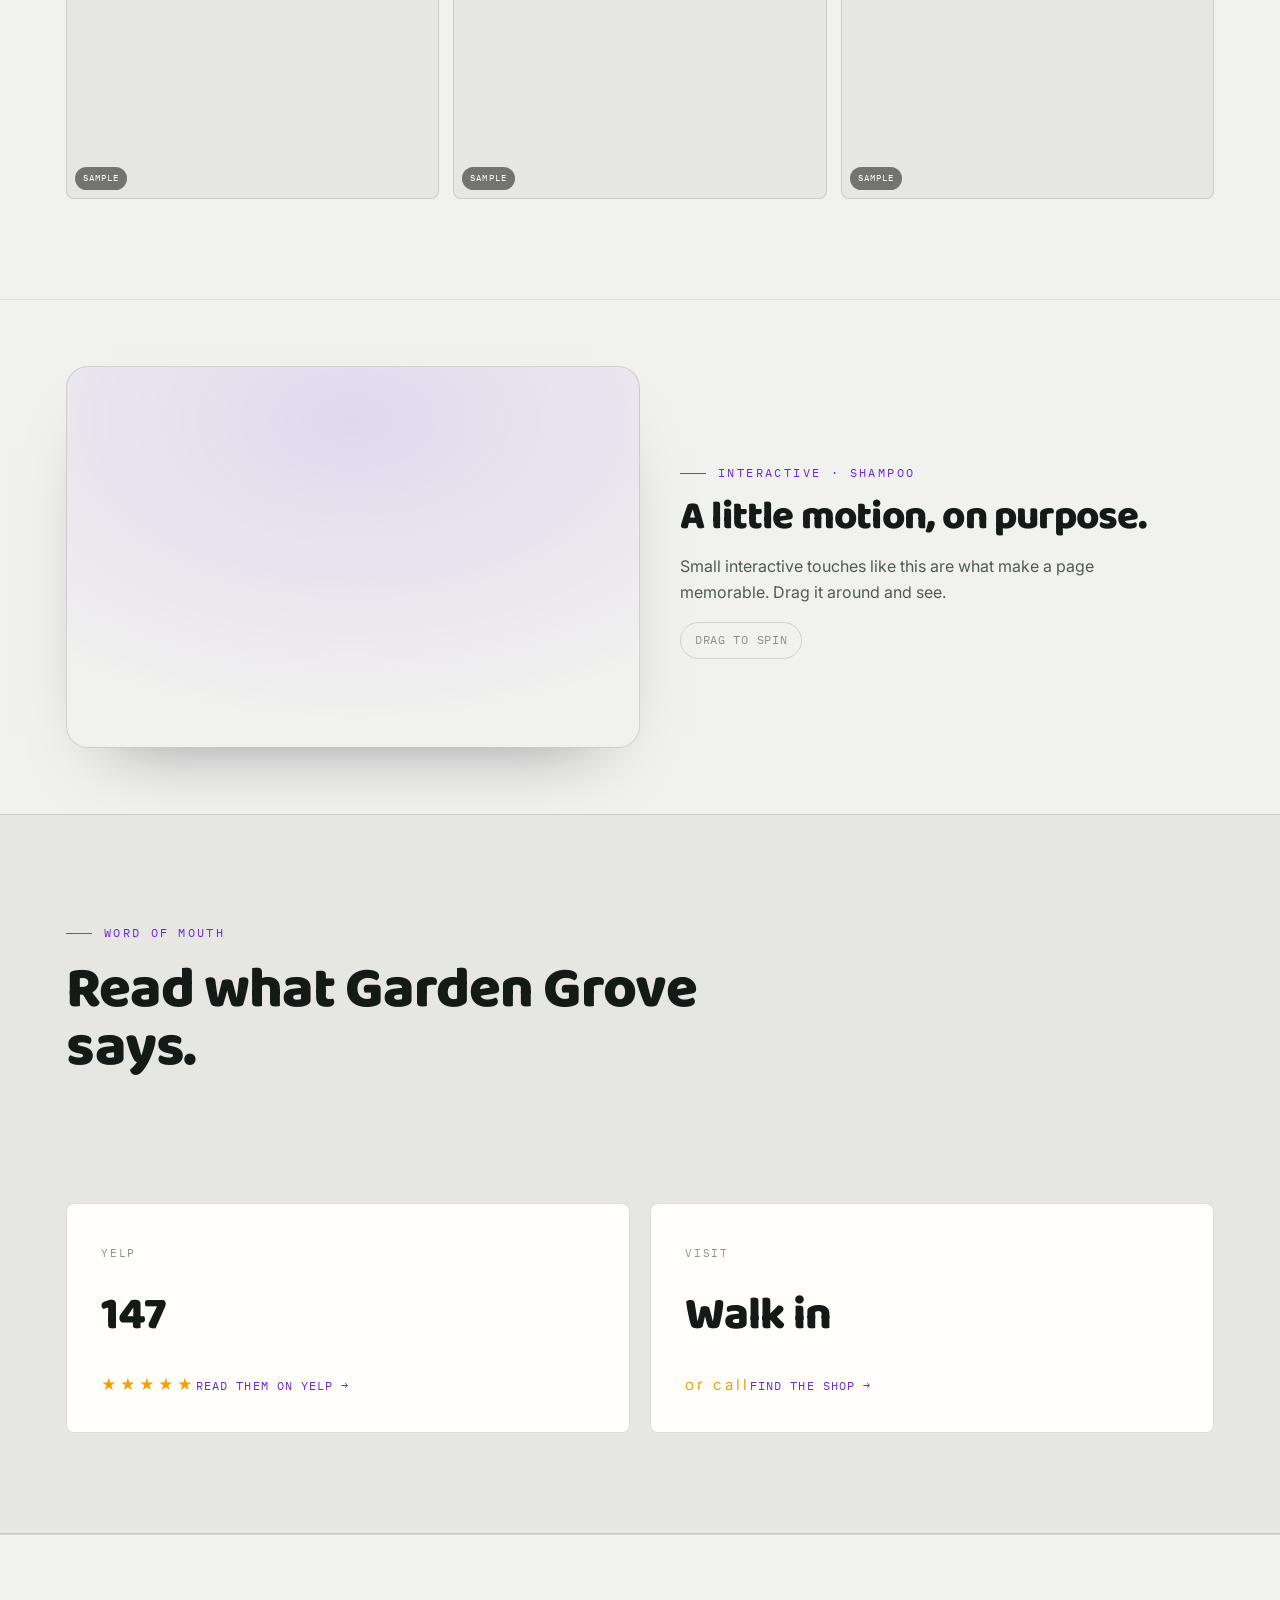
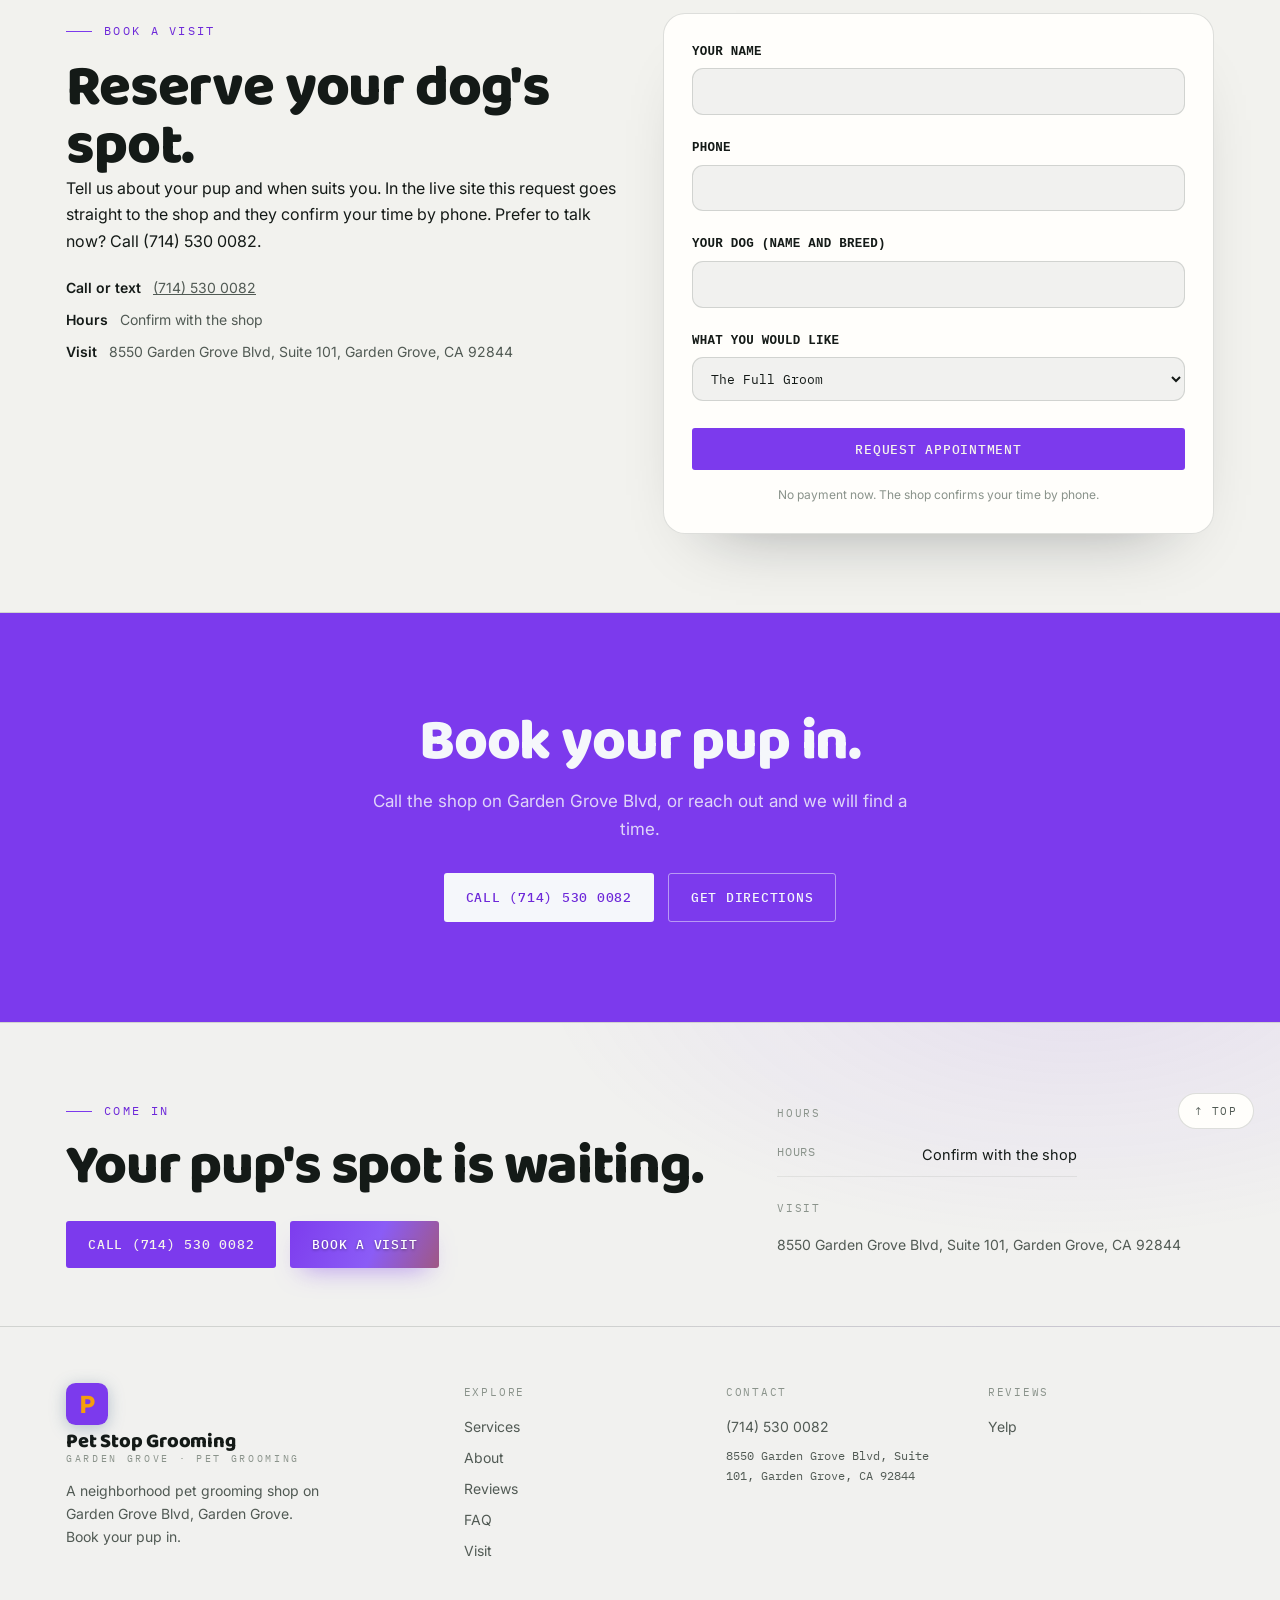
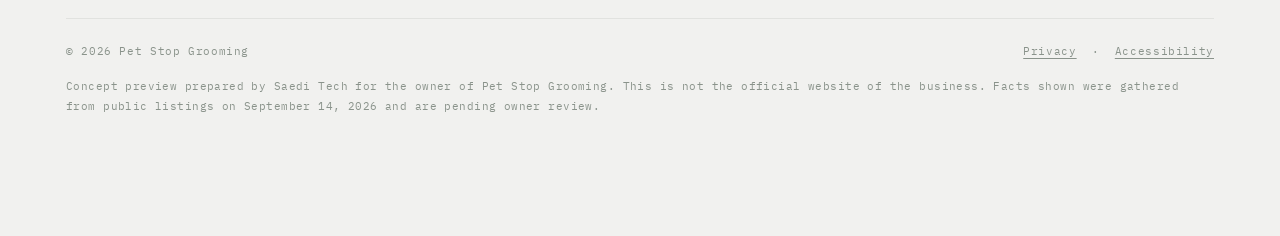
==== commit 3c2fc932: "Fix 3D hero loading, page reveal, spread 3D across page, unique heroes, correct photos Co-Authored-B" ====
--- a/index.html
+++ b/index.html
@@ -178,10 +178,10 @@
   </div>
 </section>
 <section class="ctaband"><div class="wrap"><h2 class="up">Book your pup in.</h2><p class="up">Call the shop on Garden Grove Blvd, or reach out and we will find a time.</p><div class="cta up"><a class="btn btn-fill" href="tel:+17145300082">Call (714) 530 0082</a><a class="btn btn-line" href="visit.html">Get directions</a></div></div></section>
-</main><script type="module" src="assets/hero3d-generic.js?v=2"></script><script type="module" src="assets/objects3d.js?v=2"></script><footer>
+</main><script type="module" src="assets/hero3d-generic.js?v=3"></script><script type="module" src="assets/objects3d.js?v=3"></script><footer>
   <button class="backtop" id="backtop" aria-label="Back to top">↑ Top</button>
   <div class="foot-hero"><div class="wrap"><div class="foot-top">
-    <div class="foot-cta"><p class="kick">Come in</p><h2>Your pup's spot is waiting.</h2><div class="cta"><a class="btn btn-fill" href="tel:+17145300082">Call (714) 530 0082</a><a class="btn btn-line" href="visit.html">Find the shop</a></div></div>
+    <div class="foot-cta"><p class="kick">Come in</p><h2>Your pup's spot is waiting.</h2><div class="cta"><a class="btn btn-fill" href="tel:+17145300082">Call (714) 530 0082</a><a class="btn btn-book" href="index.html#book">Book a visit</a></div></div>
     <div class="foot-hours"><p class="ft">Hours</p><div class="hrow"><span>Hours</span><span>Confirm with the shop</span></div><p class="ft" style="margin-top:22px">Visit</p><p class="addr">8550 Garden Grove Blvd, Suite 101, Garden Grove, CA 92844</p></div>
   </div></div></div>
   <div class="wrap foot-main">
--- a/assets/site.css
+++ b/assets/site.css
@@ -430,3 +430,17 @@
 .btn-book:hover{background-position:100% 50%;transform:translateY(-1px);box-shadow:0 18px 32px -12px color-mix(in srgb,var(--indigo) 62%,transparent)}
 .btn-book:active{transform:translateY(0)}
 .navlinks a[href$="#book"],.navlinks a[href$="#book"]:hover{color:var(--shu-tx);font-weight:600}
+
+/* ---- hero overlap fix: reserve header space + fit tall headlines (desktop) ---- */
+@media (min-width:941px){
+  header.hero.scroll3d .sticky{padding:126px 0 64px !important;align-items:center}
+  header.hero.scroll3d h1{font-size:clamp(44px,5.6vw,74px)}
+  .callouts{top:calc(50% + 30px)}
+}
+
+/* ---- prominent animated Book pill in header nav ---- */
+.navlinks a[href$="#book"]{background:linear-gradient(115deg,var(--indigo),var(--shu));color:#fff !important;padding:9px 18px;border-radius:40px;text-shadow:0 1px 2px rgba(0,0,0,.3);box-shadow:0 8px 18px -9px color-mix(in srgb,var(--indigo) 55%,transparent);background-size:160% 160%;background-position:0% 50%;transition:background-position .55s var(--ease),transform .2s,box-shadow .3s}
+.navlinks a[href$="#book"]:hover{background-position:100% 50%;transform:translateY(-1px);box-shadow:0 12px 22px -9px color-mix(in srgb,var(--indigo) 62%,transparent)}
+.navlinks a[href$="#book"]::after{display:none !important}
+/* ---- footer reveal + CTA polish ---- */
+.foot-hero .foot-cta h2{transition:transform .7s var(--ease),opacity .7s var(--ease)}
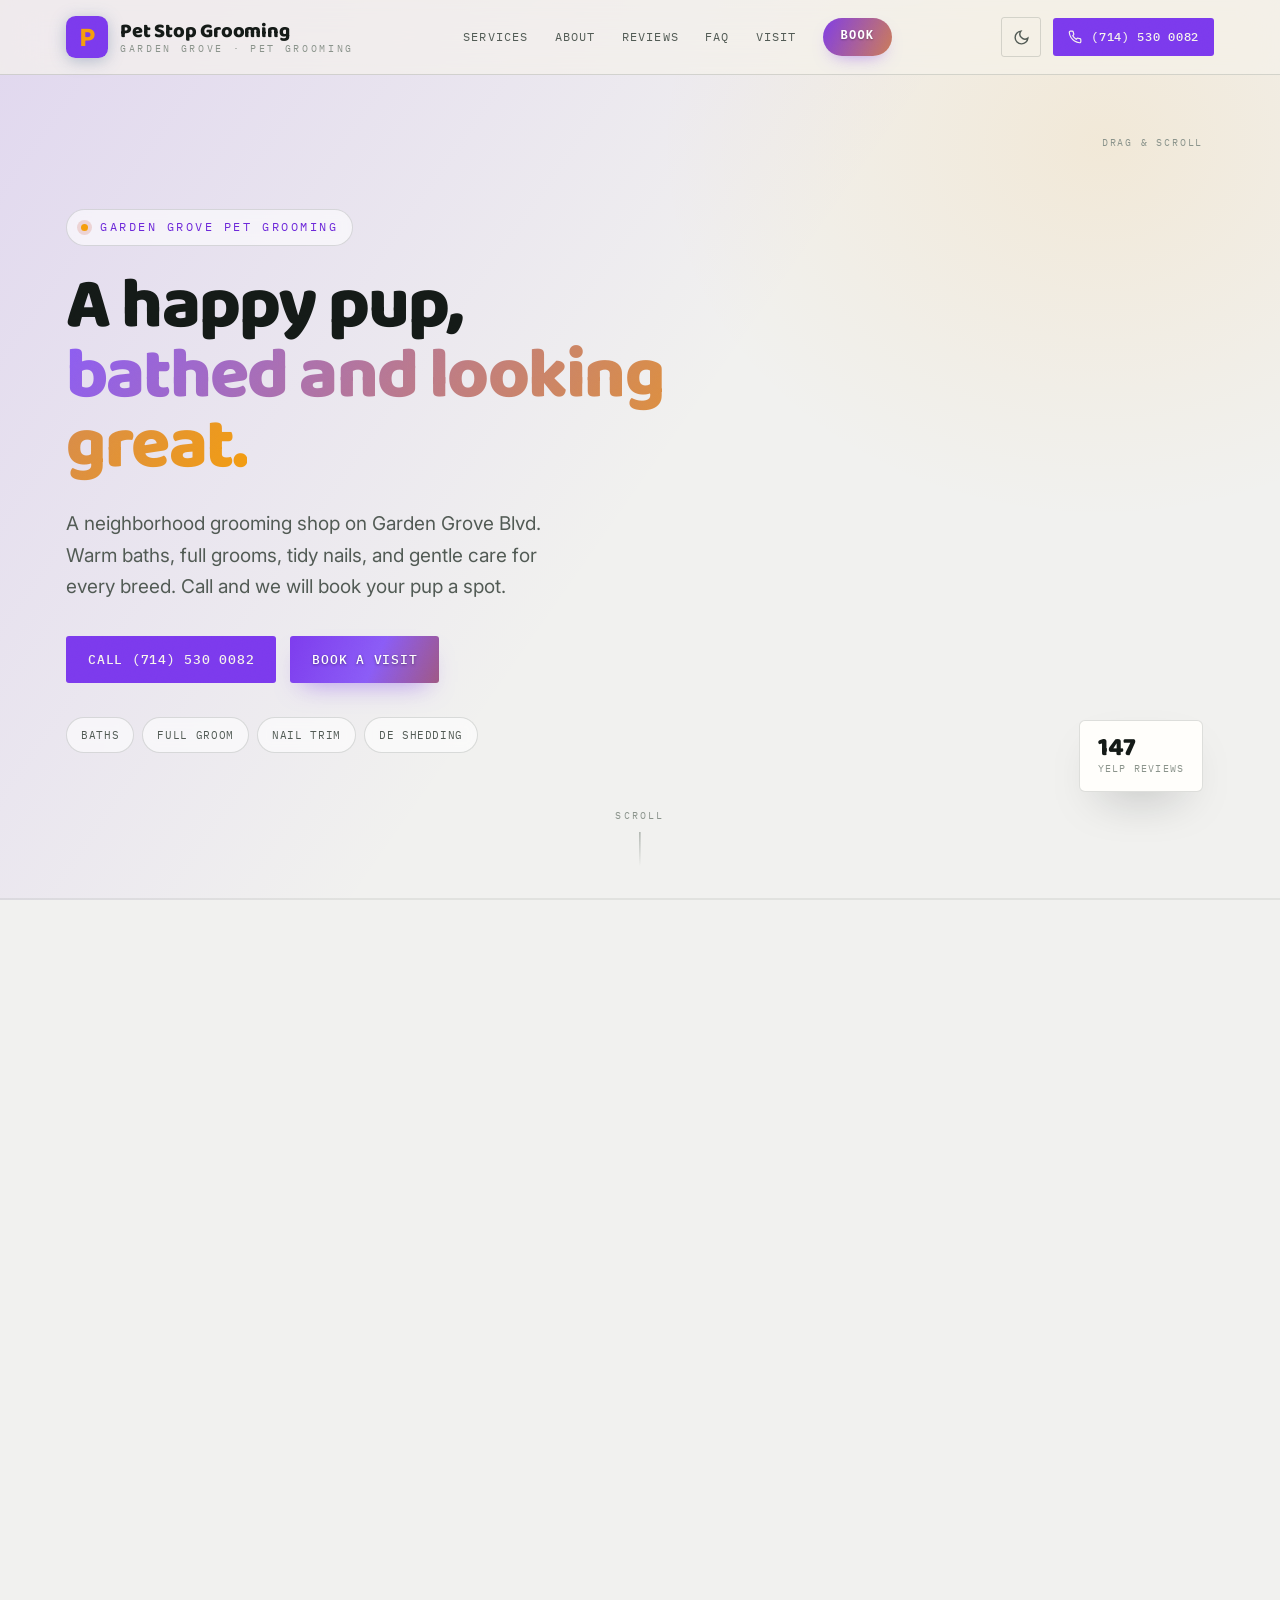
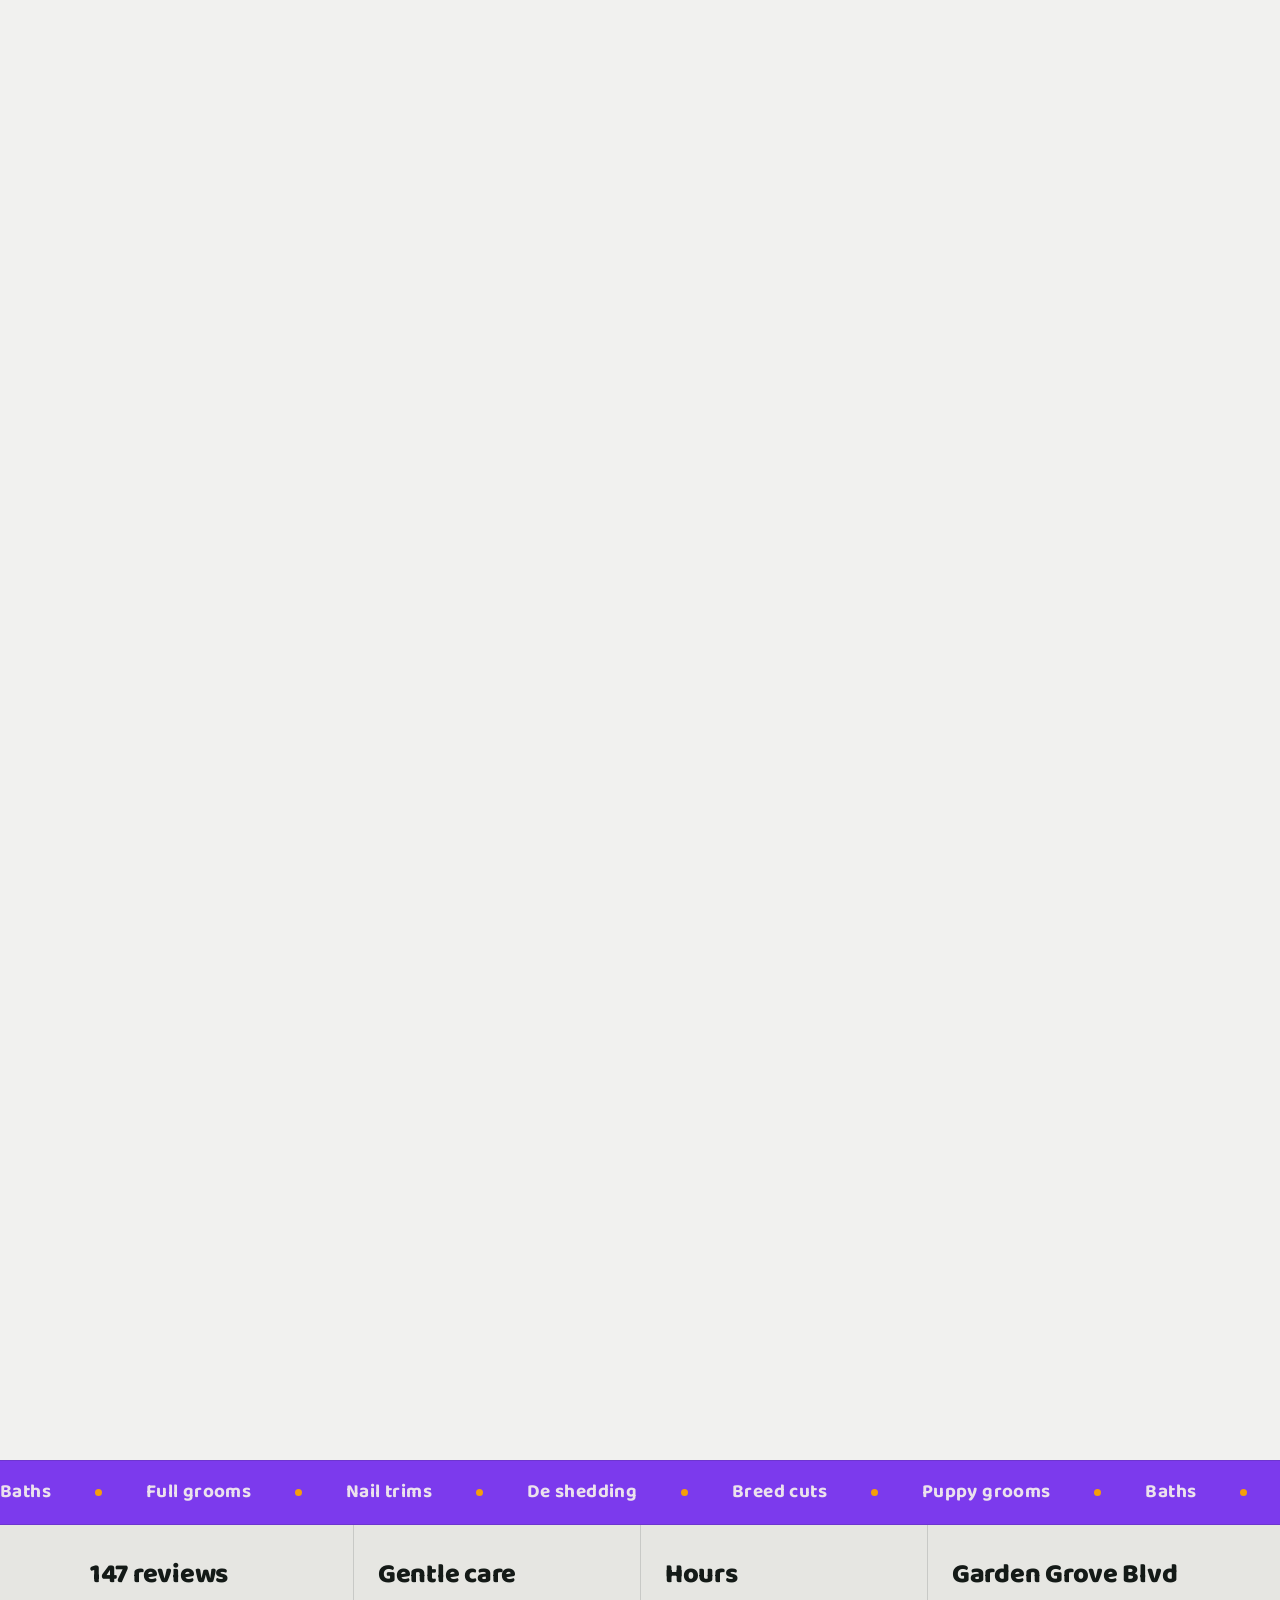
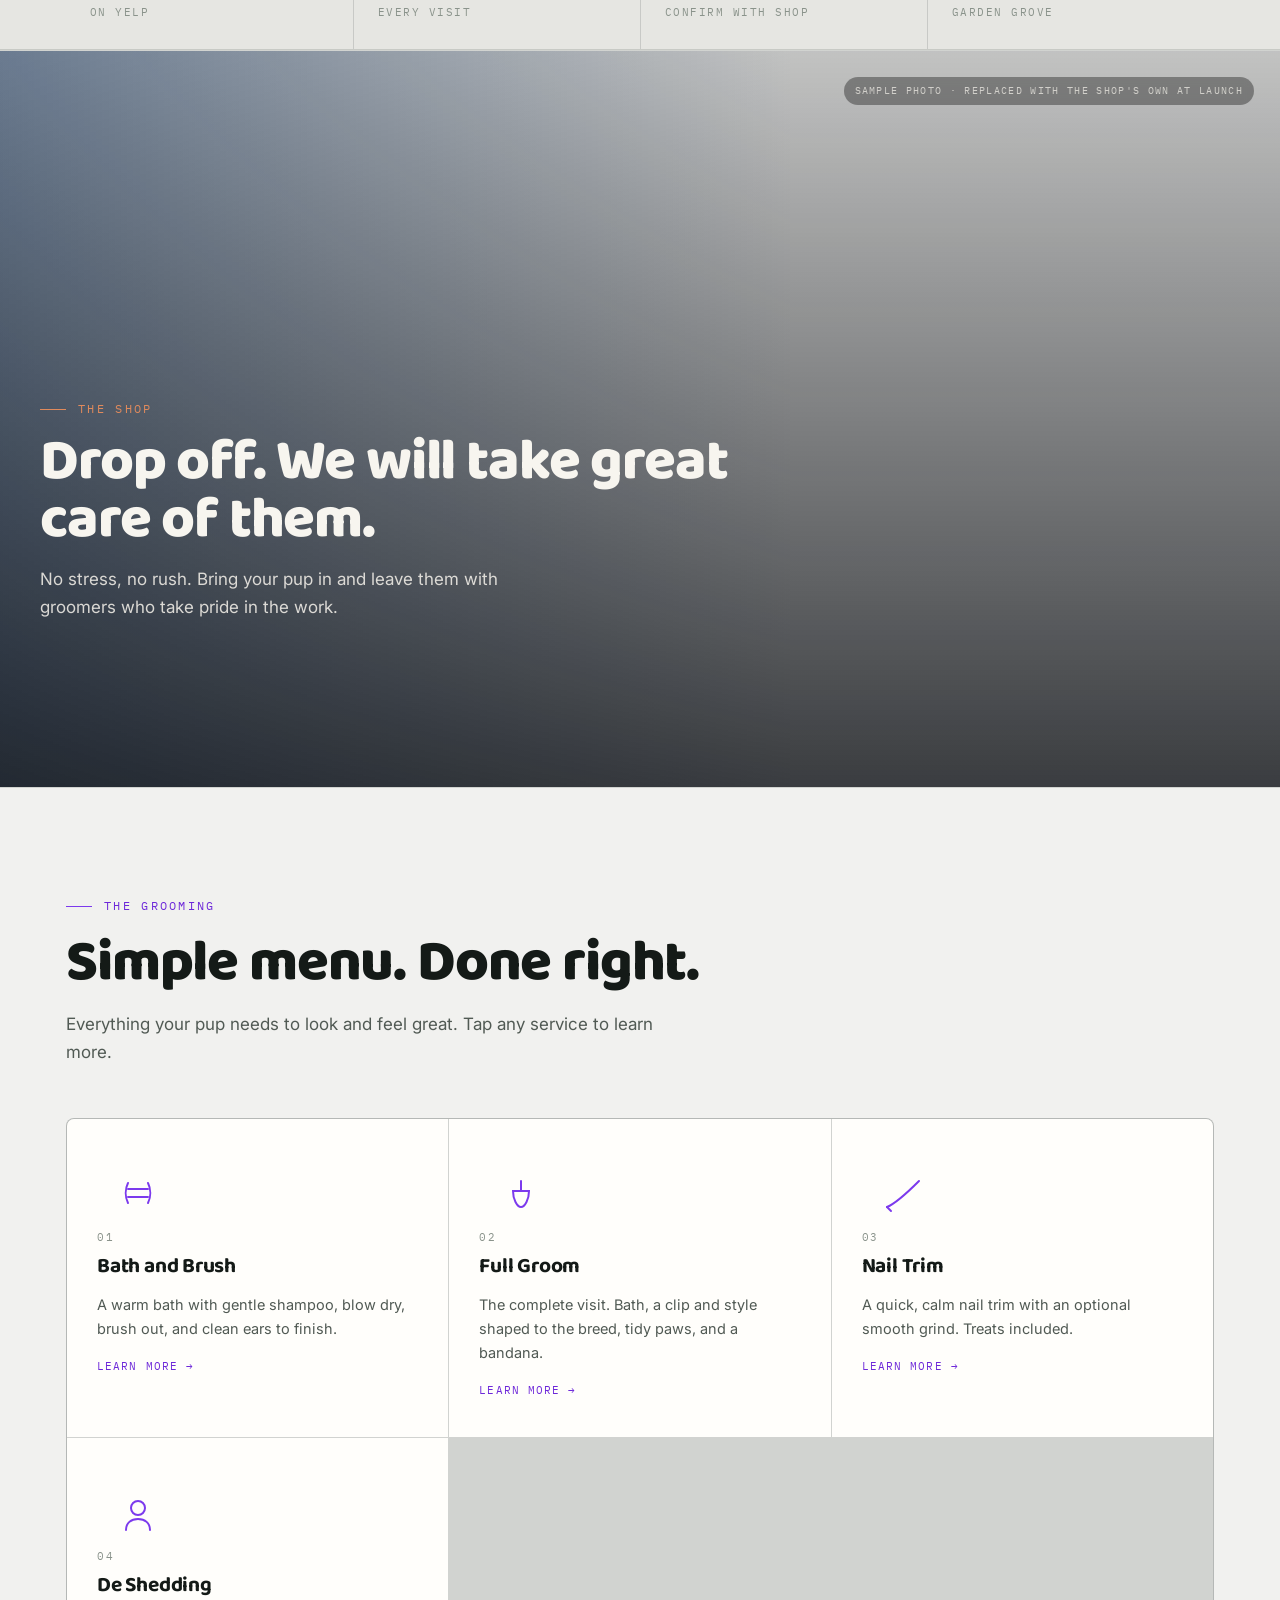
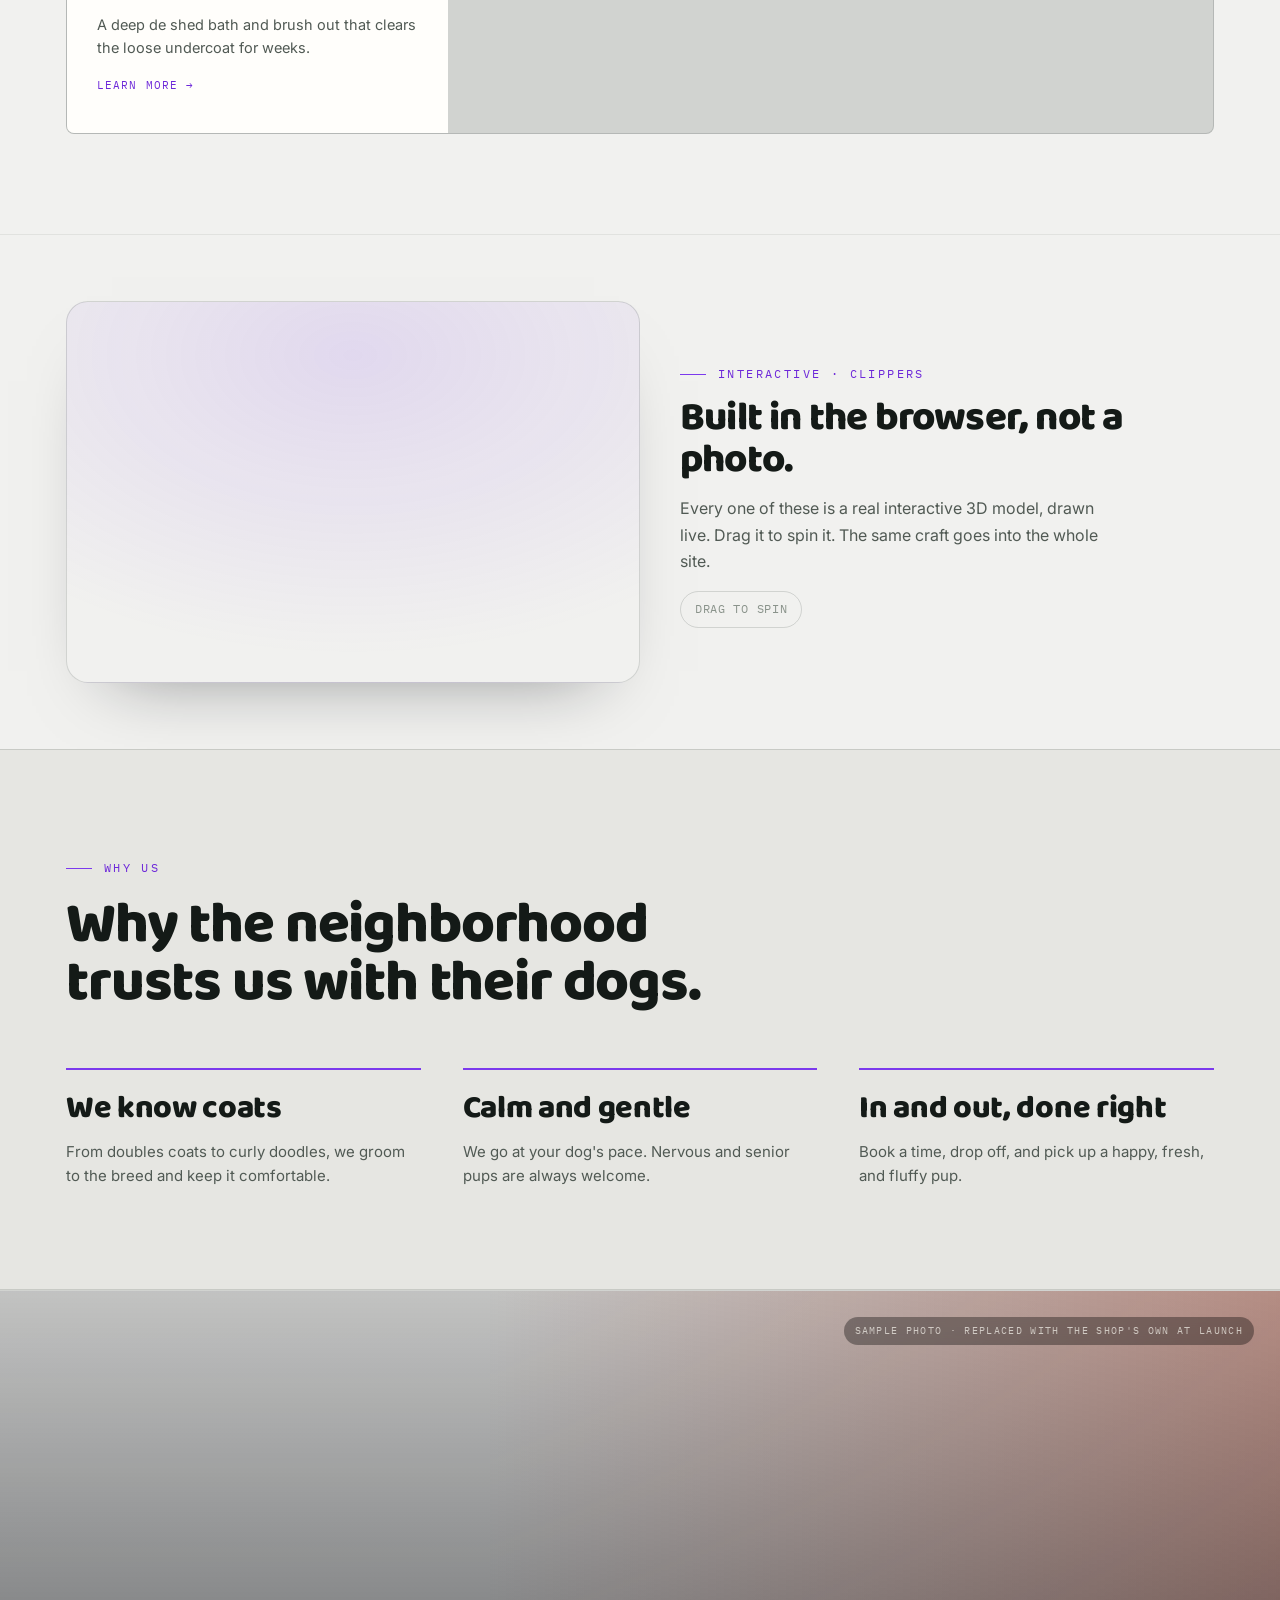
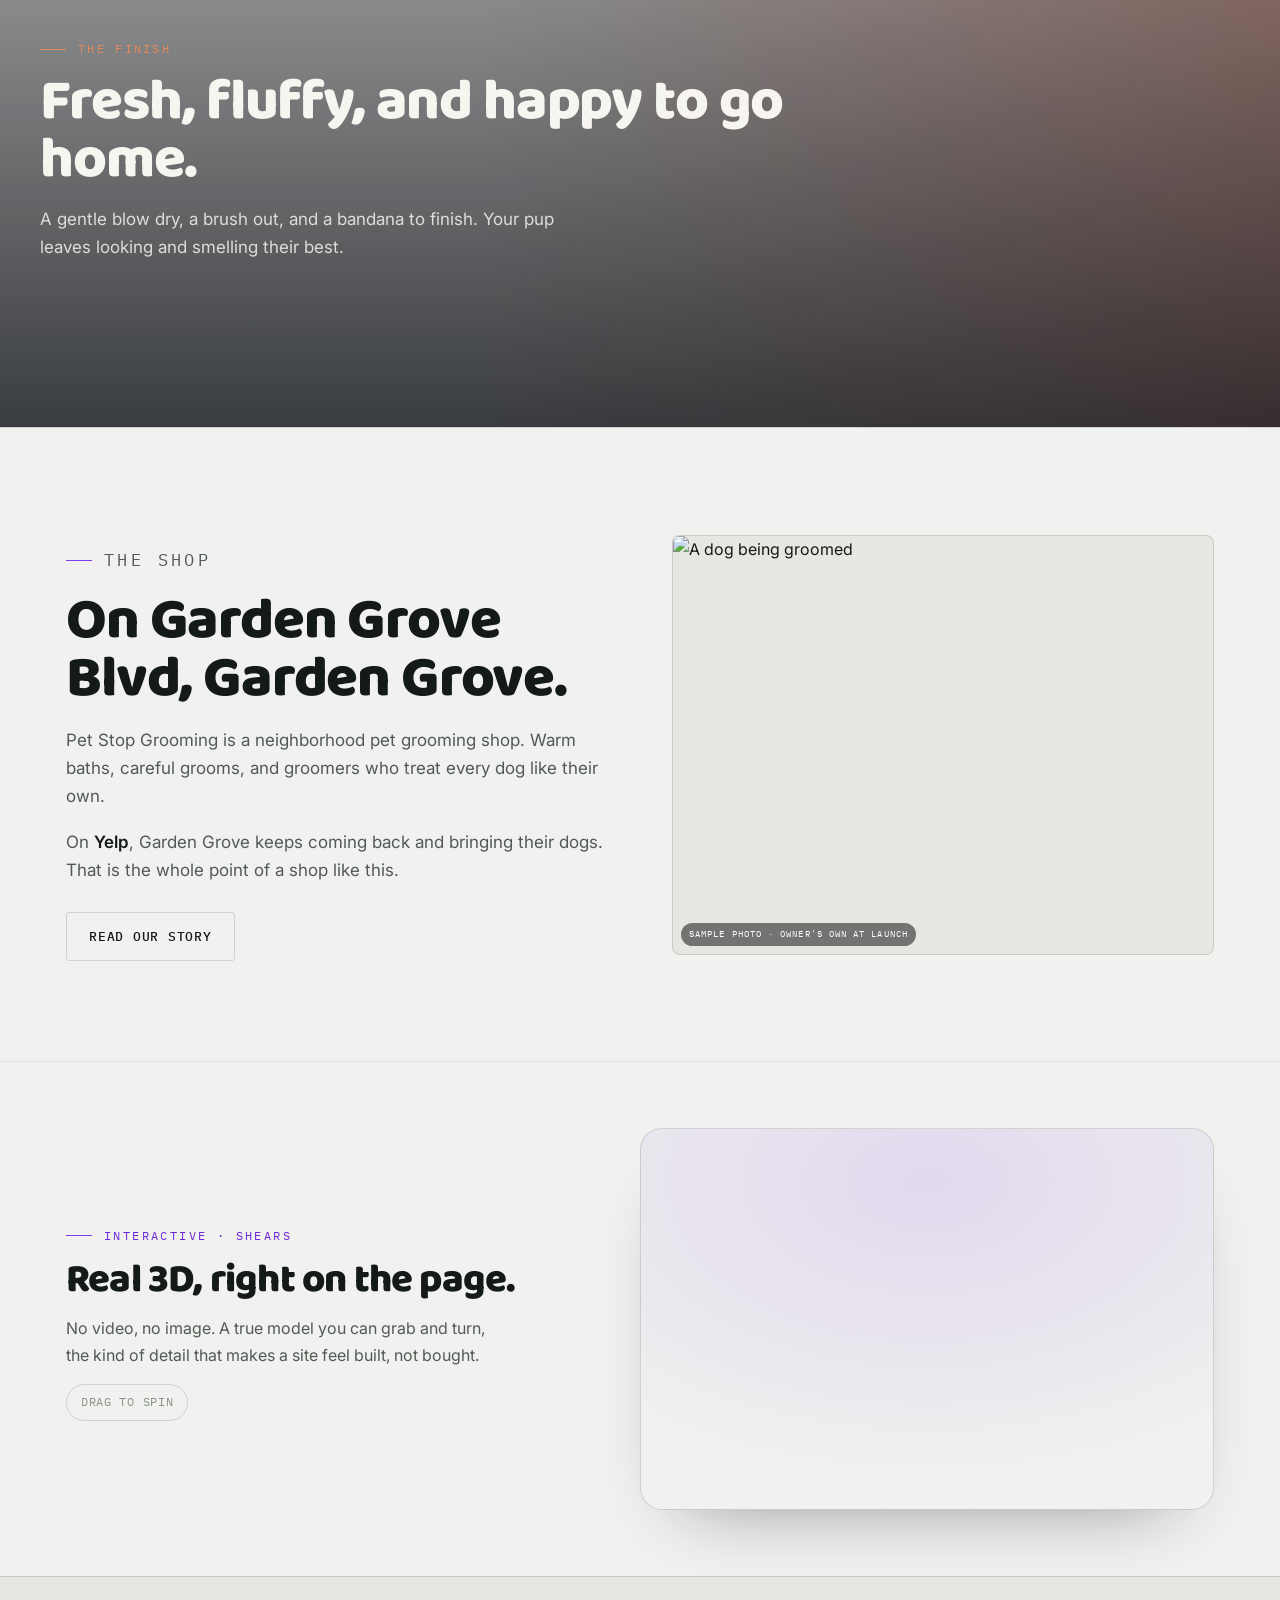
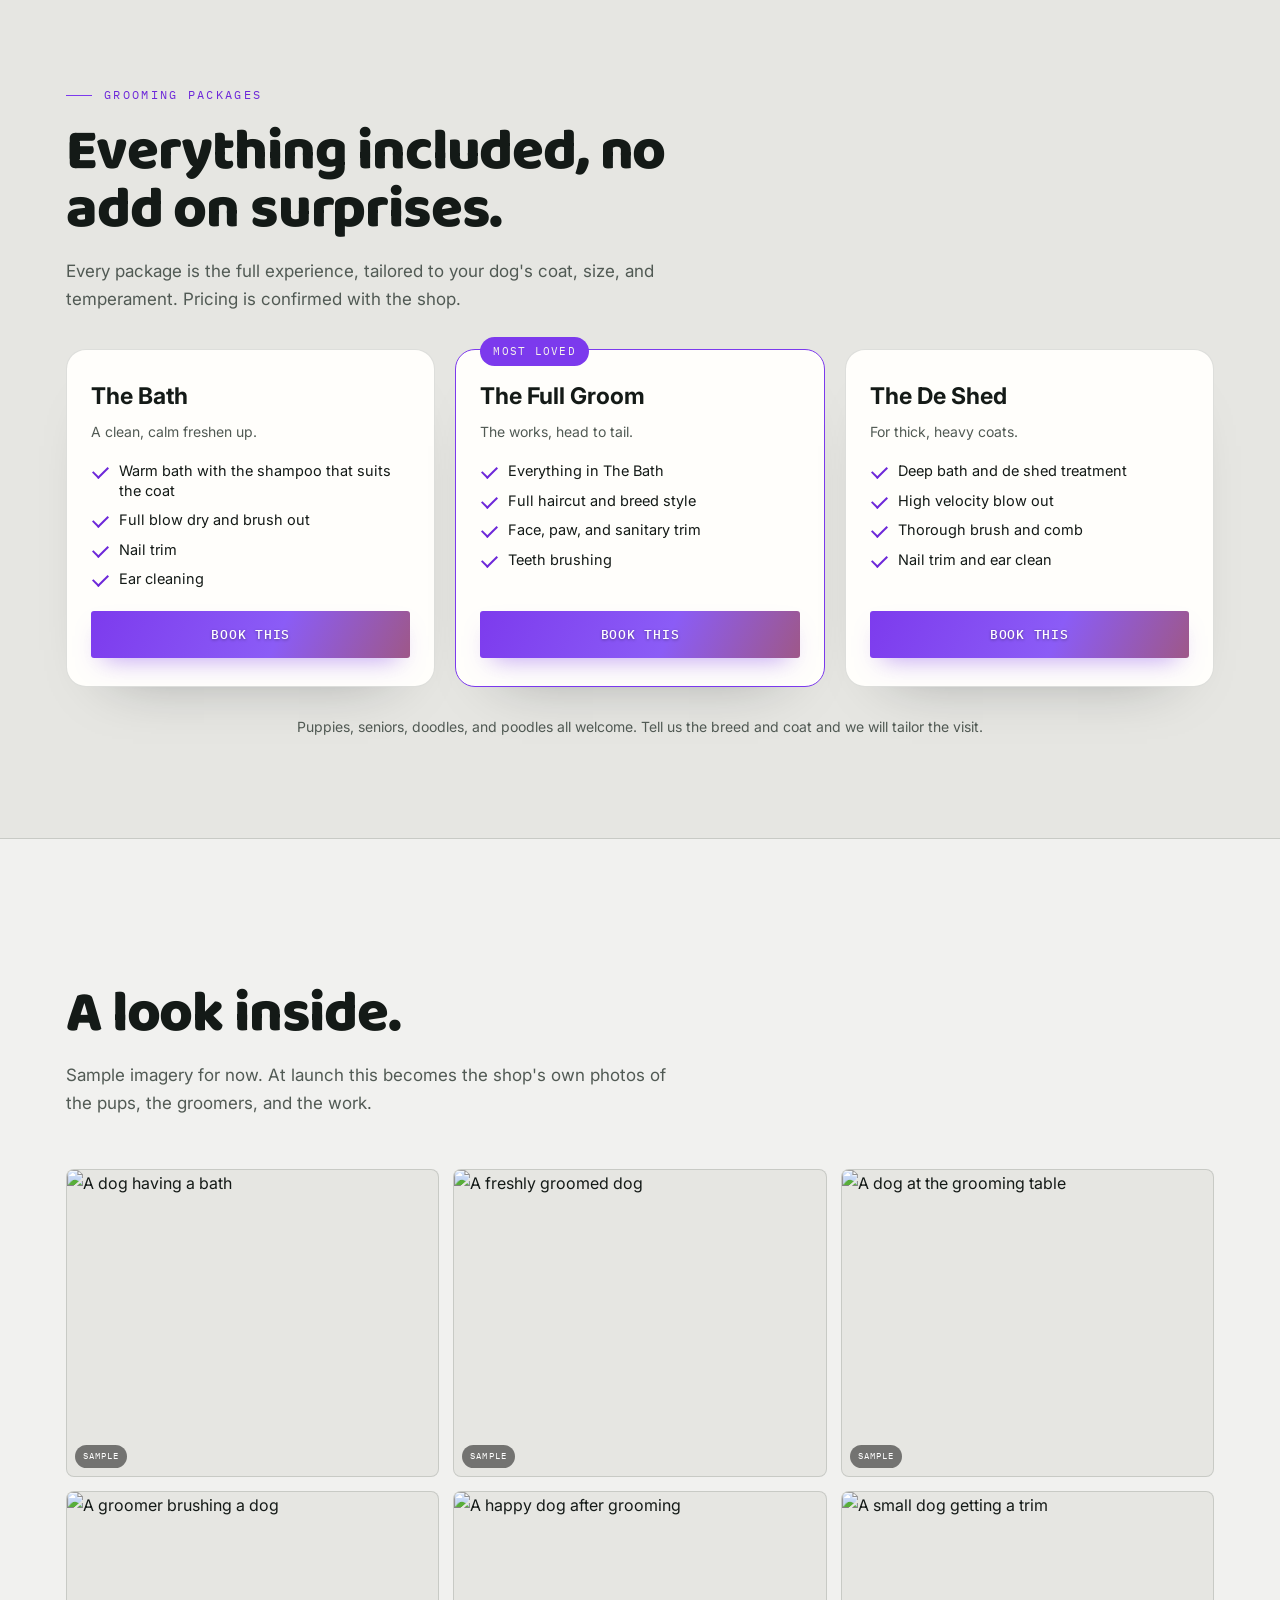
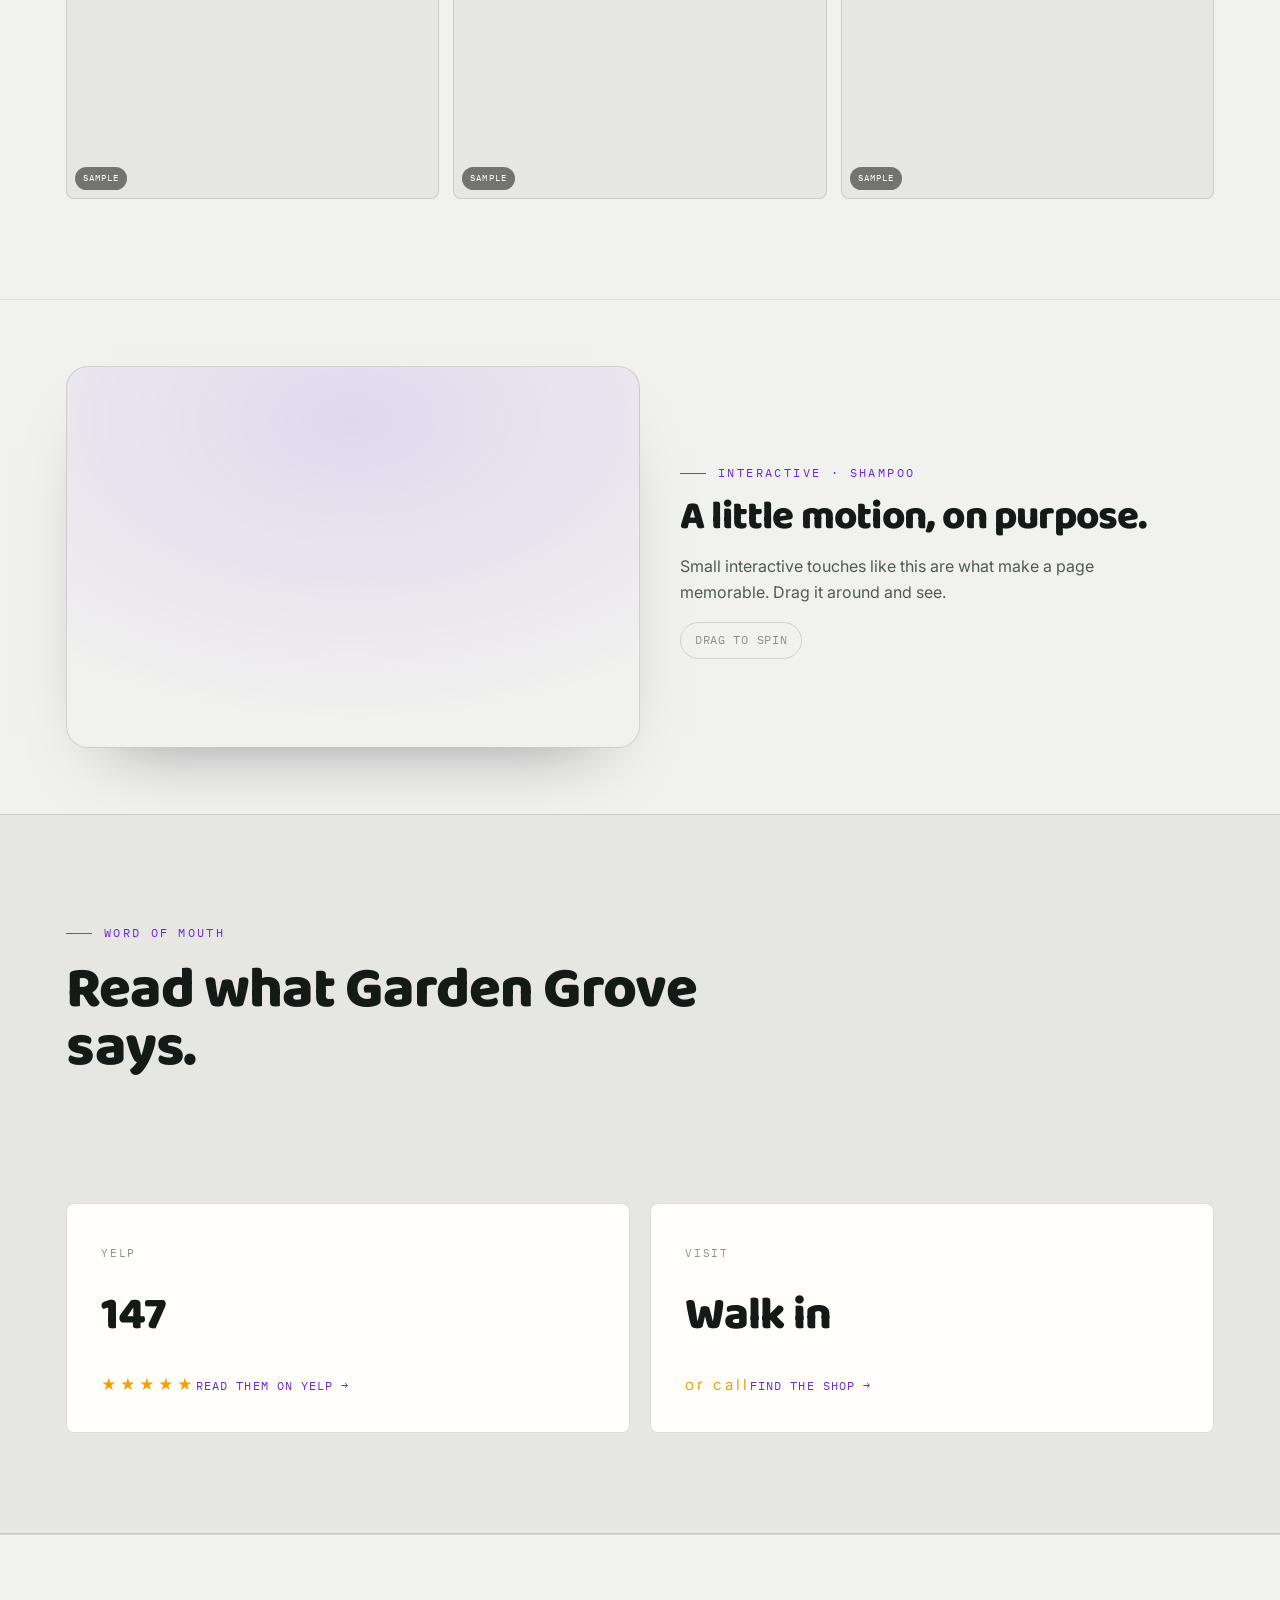
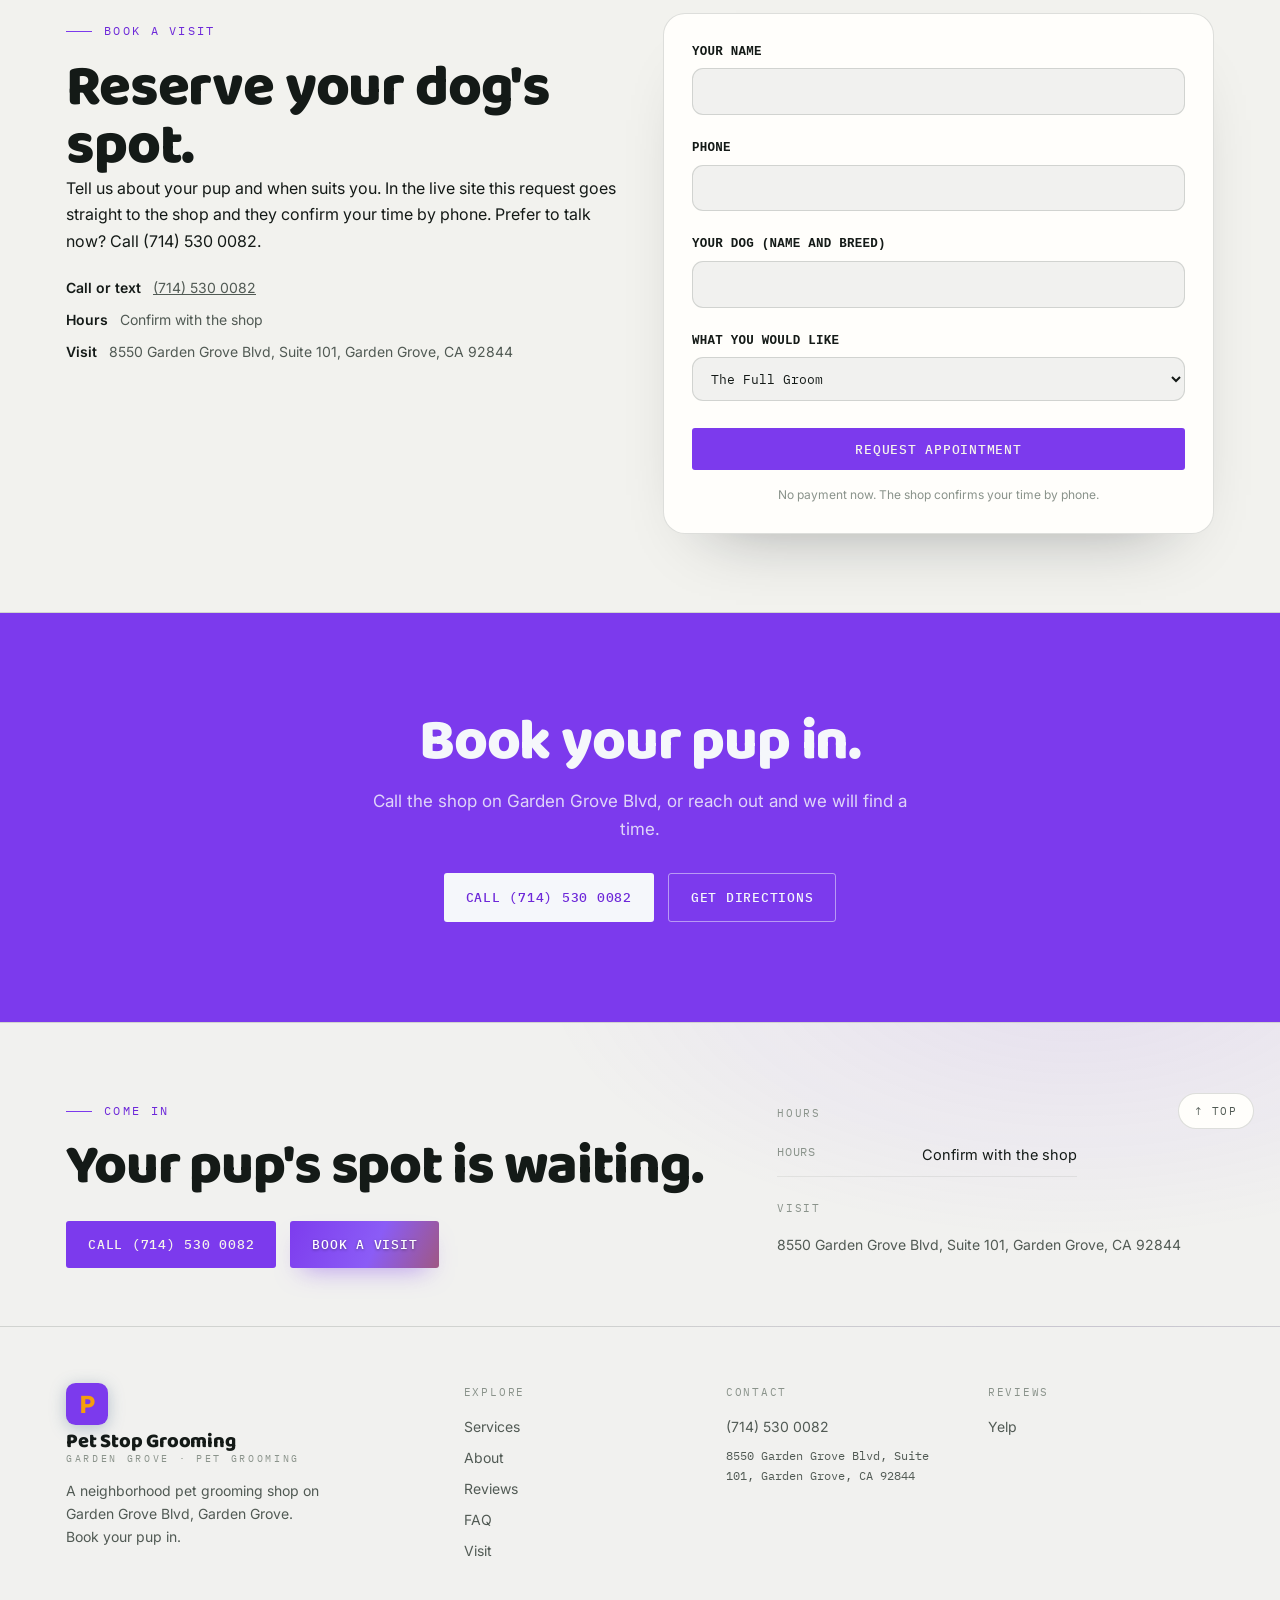
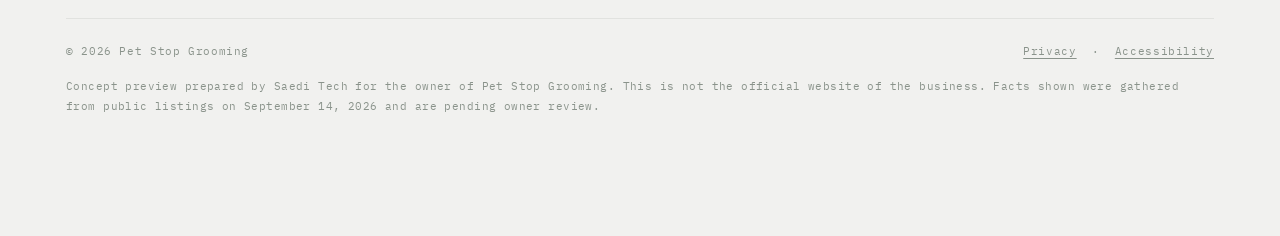
==== commit ae1dbdfd: "Fix 3D hero loading, page reveal, spread 3D across page, unique heroes, correct photos Co-Authored-B" ====
--- a/index.html
+++ b/index.html
@@ -16,7 +16,7 @@
 </head>
 <body>
 <a class="skip" href="#main">Skip to content</a>
-<header class="sitehead" id="sitehead"><div class="topbar"><div class="wrap tbin"><span class="tb-l"><b>Neighborhood pet grooming</b> · Garden Grove</span><span class="tb-r"><span>Appointments welcome</span><span class="dot2"></span><a href="tel:+17145300082">(714) 530 0082</a></span></div></div>
+<header class="sitehead" id="sitehead">
 <nav class="top" aria-label="Main">
   <div class="wrap navin">
     <a class="logo" href="index.html" aria-label="Pet Stop Grooming, home"><svg class="emblem" viewBox="0 0 48 48" aria-hidden="true"><rect width="48" height="48" rx="11" fill="var(--indigo)"/><text x="24" y="34" font-size="27" text-anchor="middle" fill="var(--shu)" font-family="Baloo 2,sans-serif" font-weight="800">P</text></svg><span class="wm"><span class="n">Pet Stop Grooming</span><span class="s">Garden Grove · Pet Grooming</span></span></a>
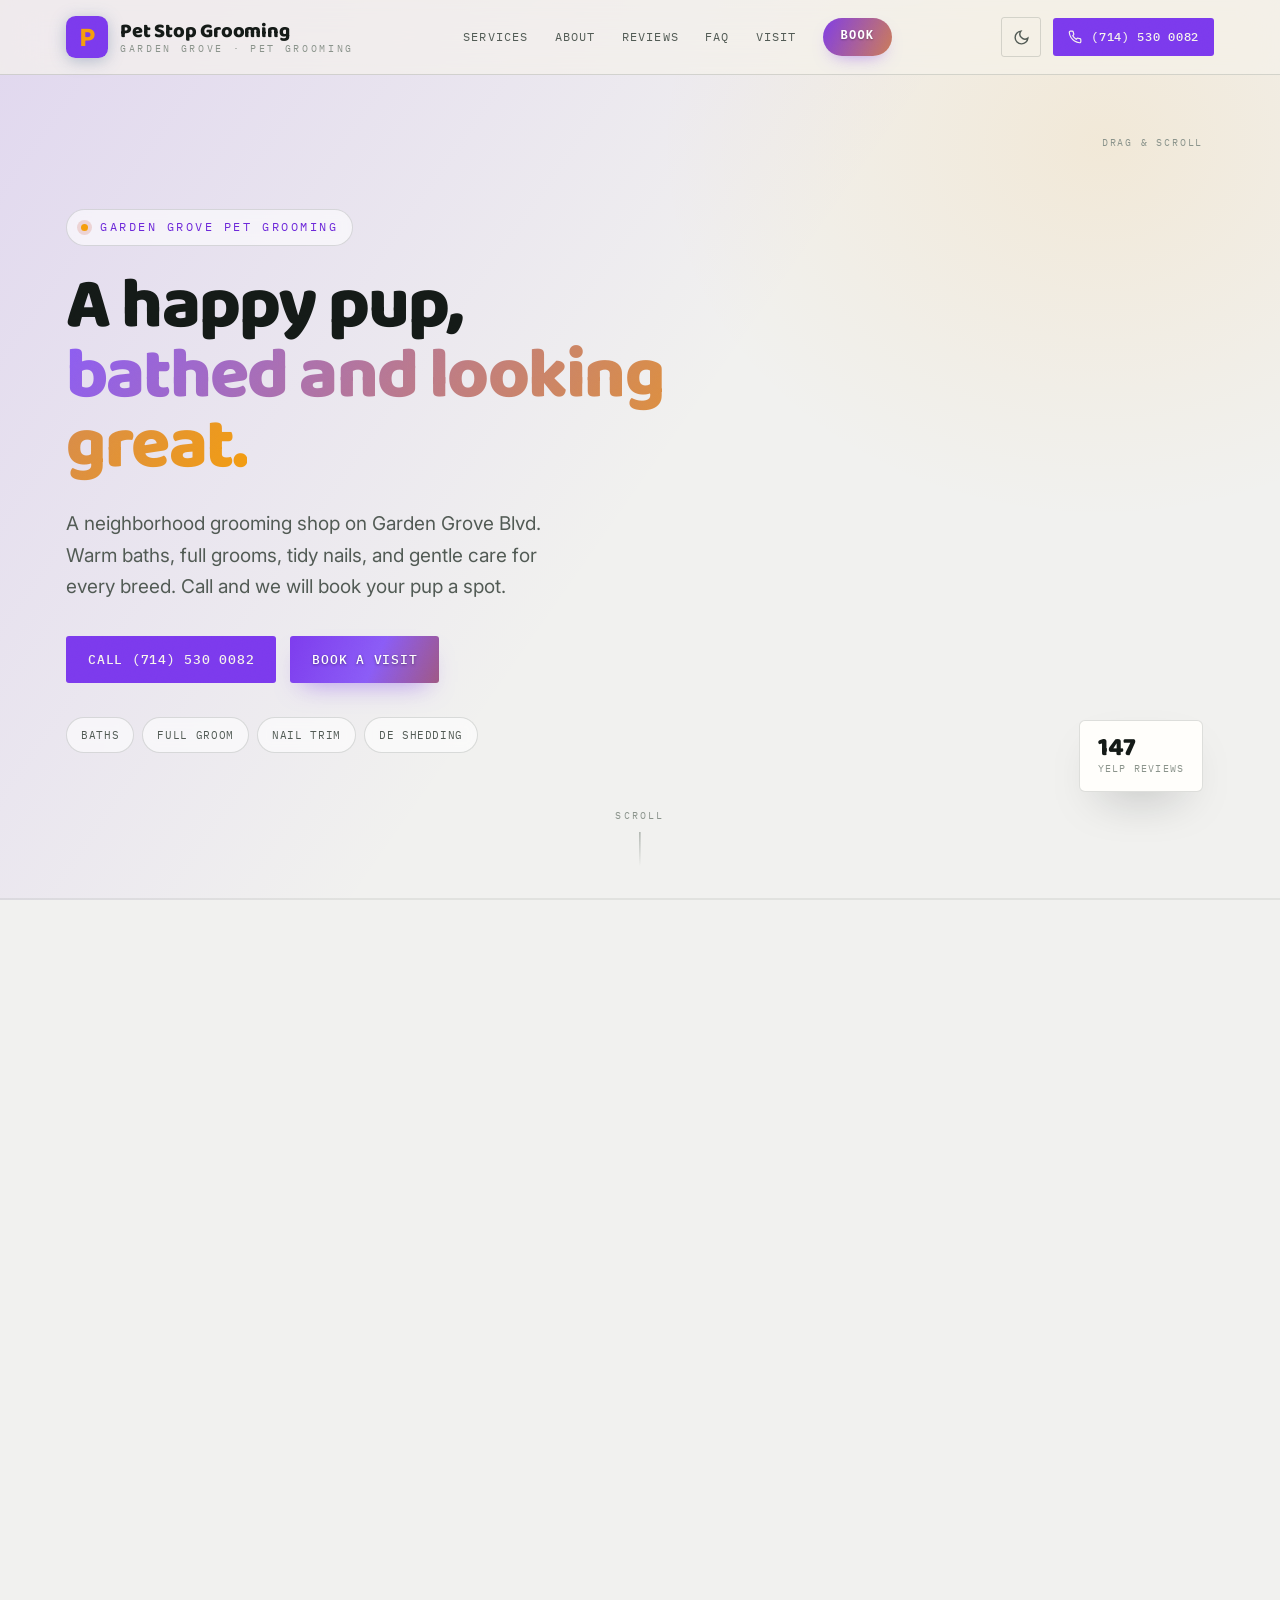
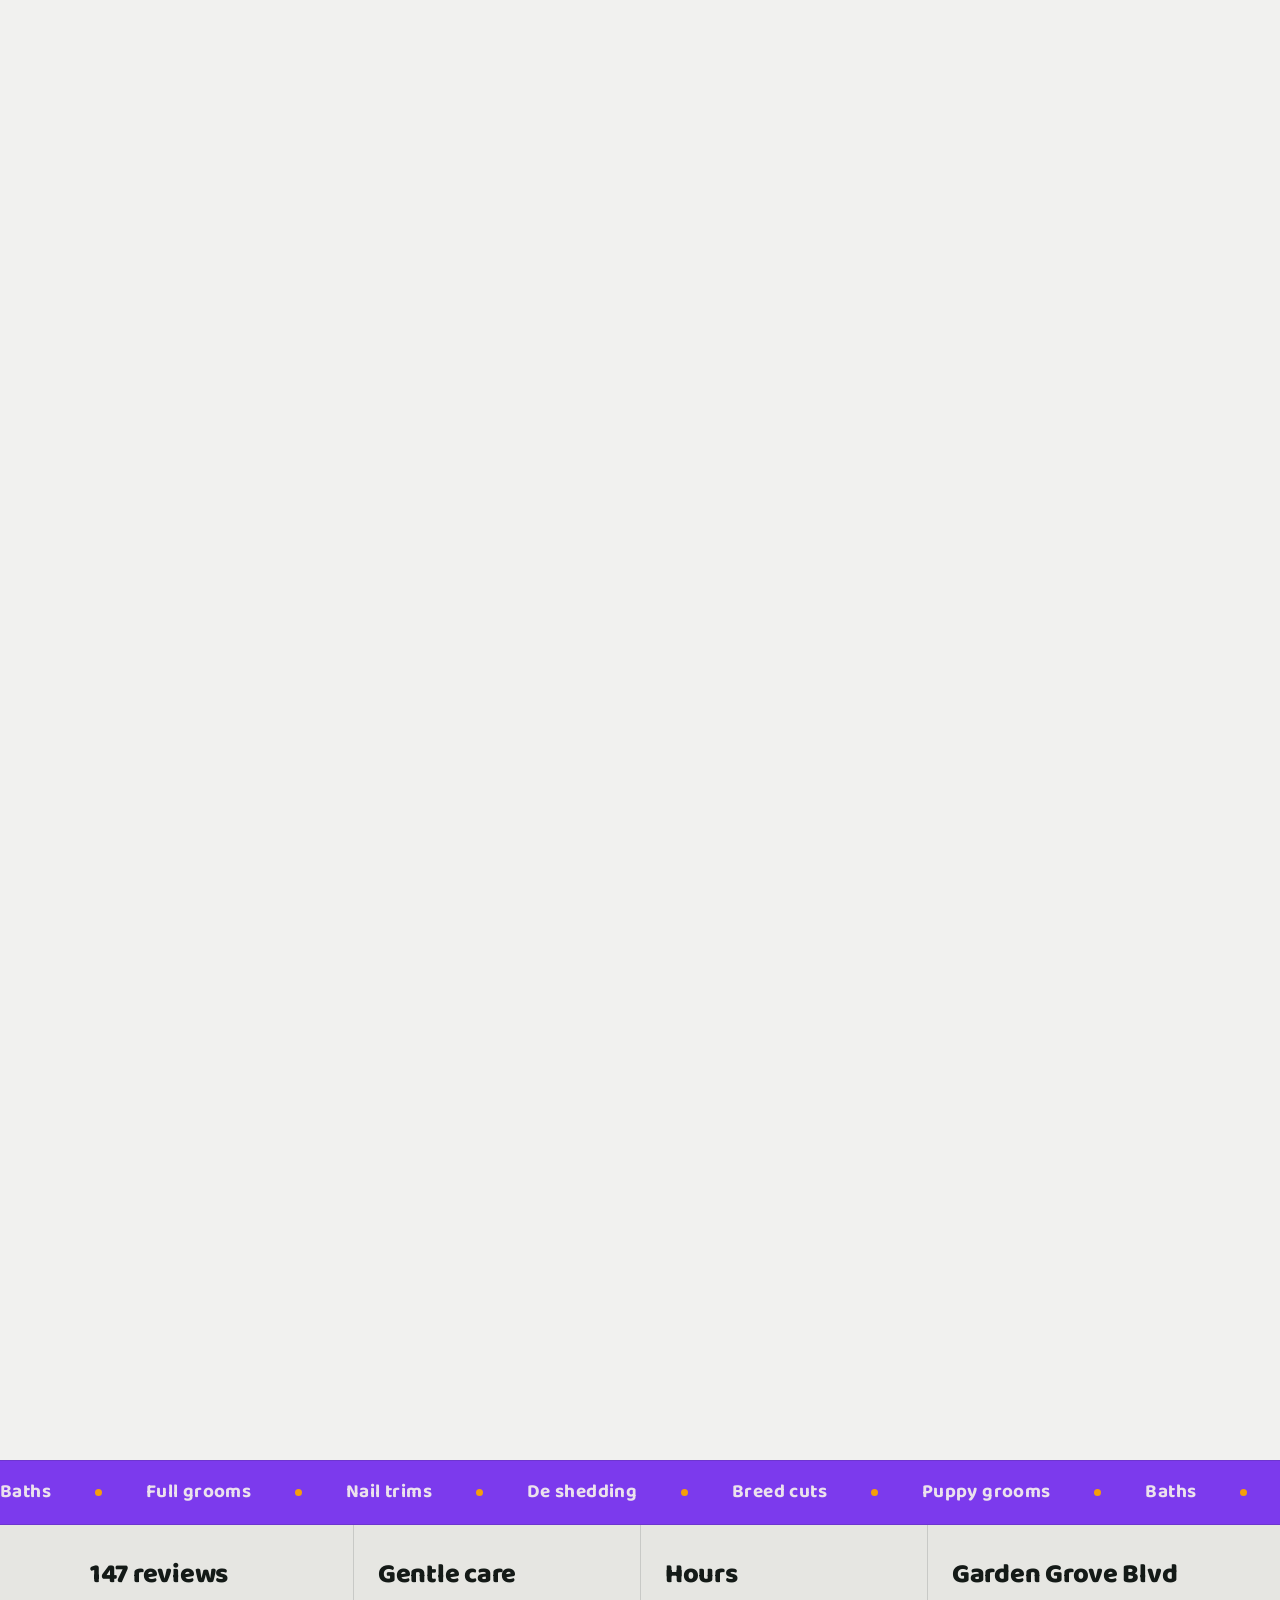
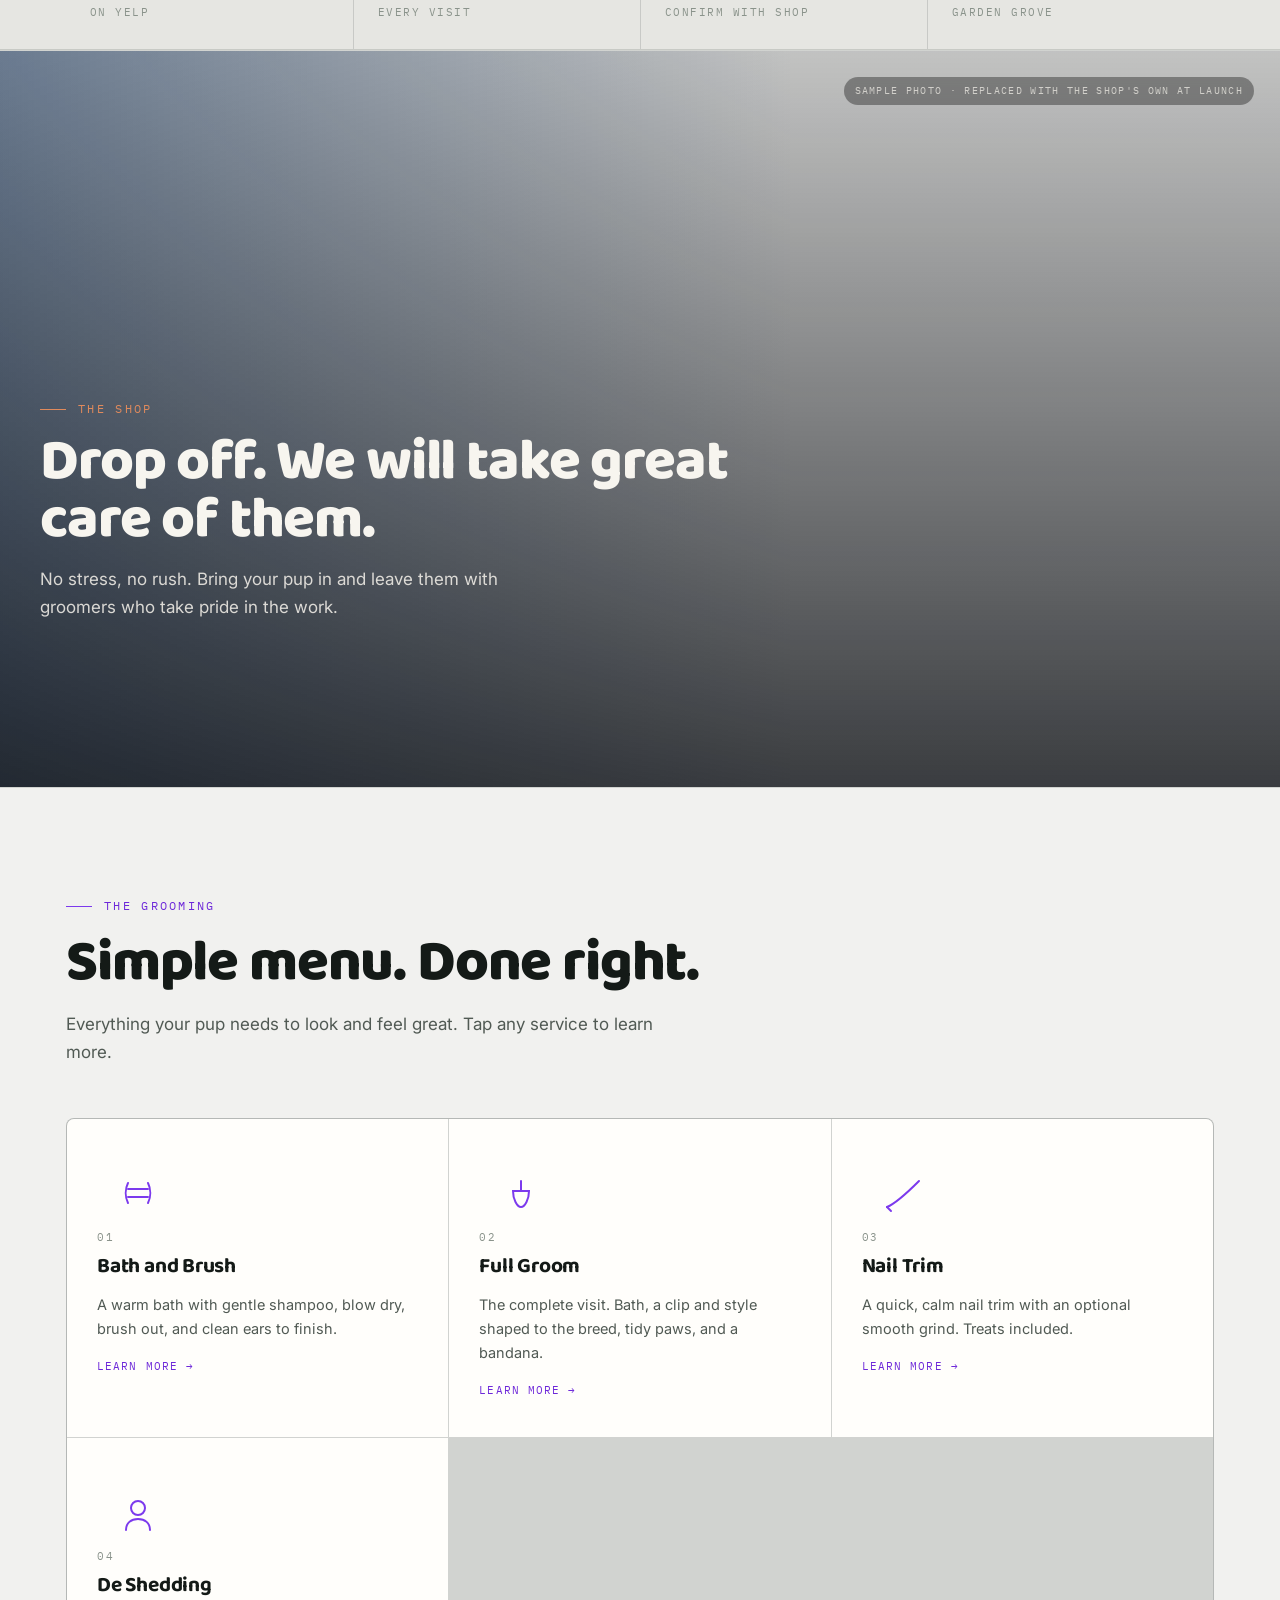
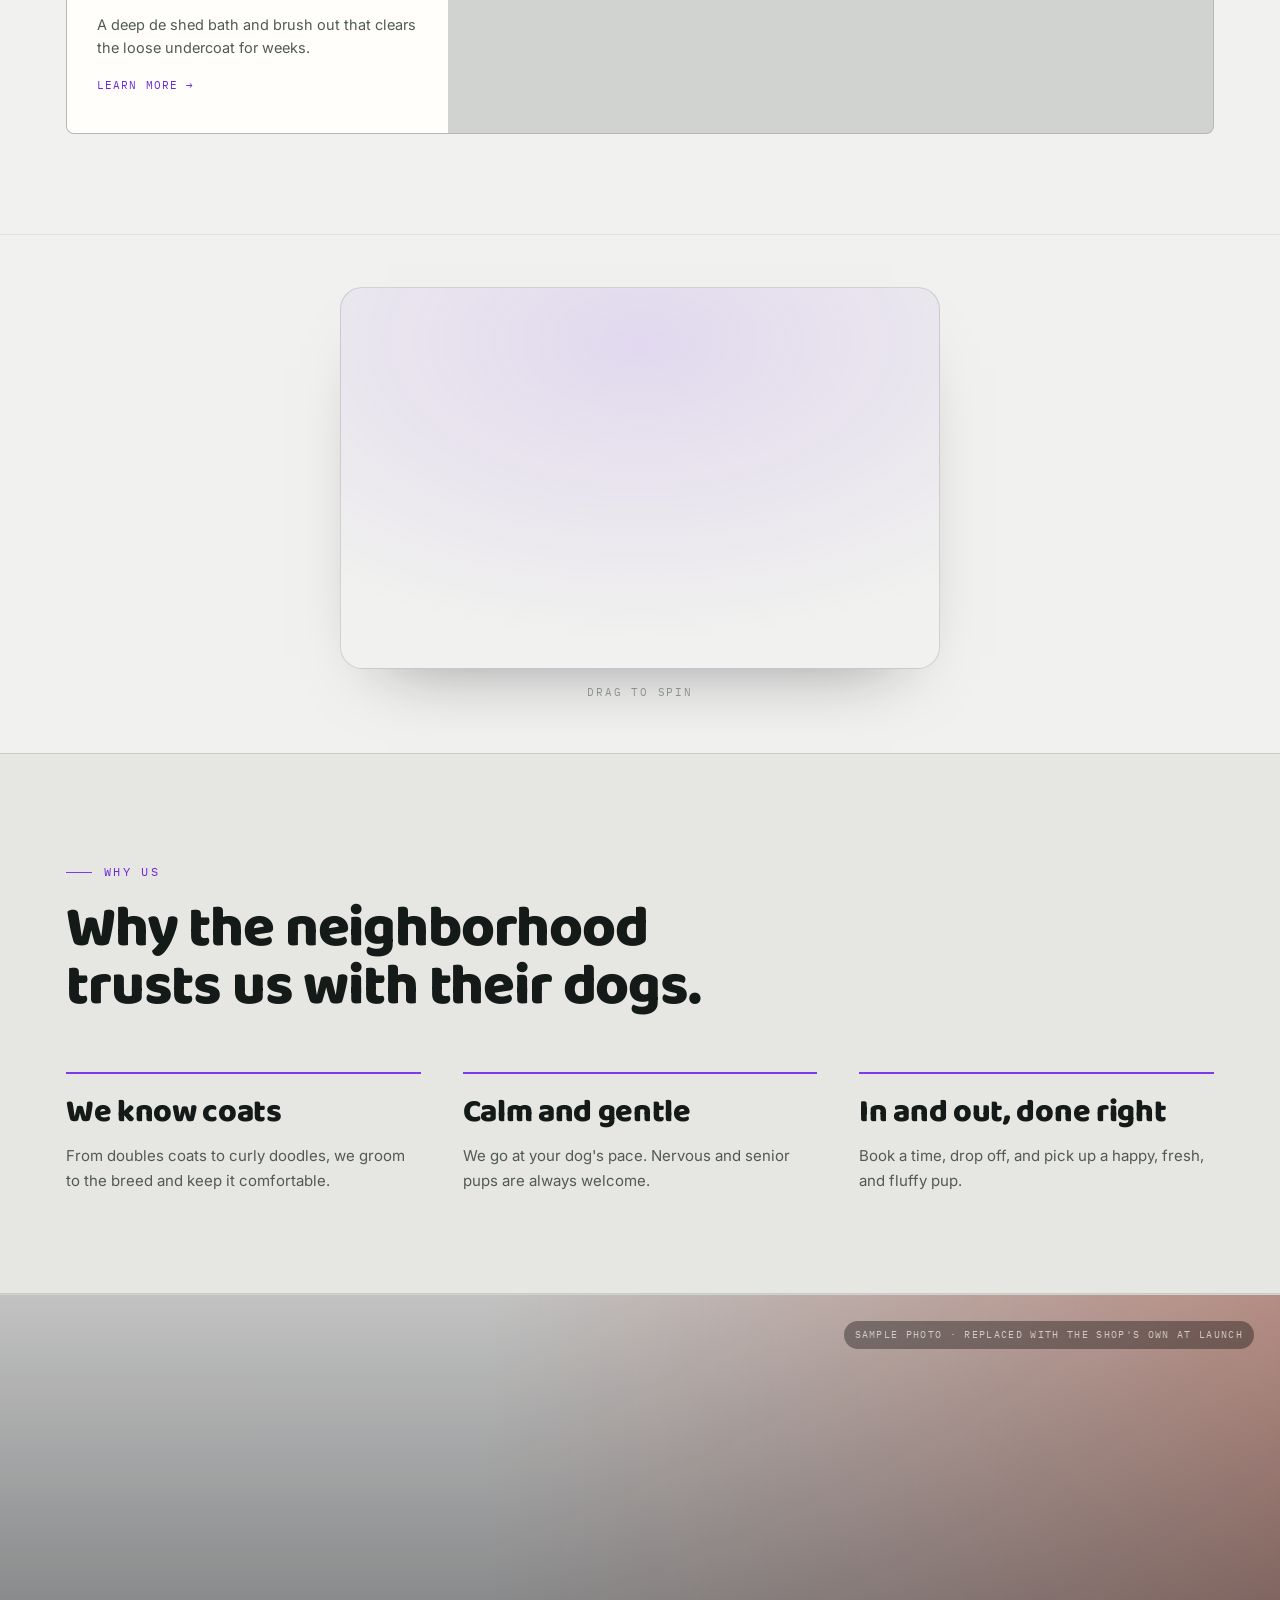
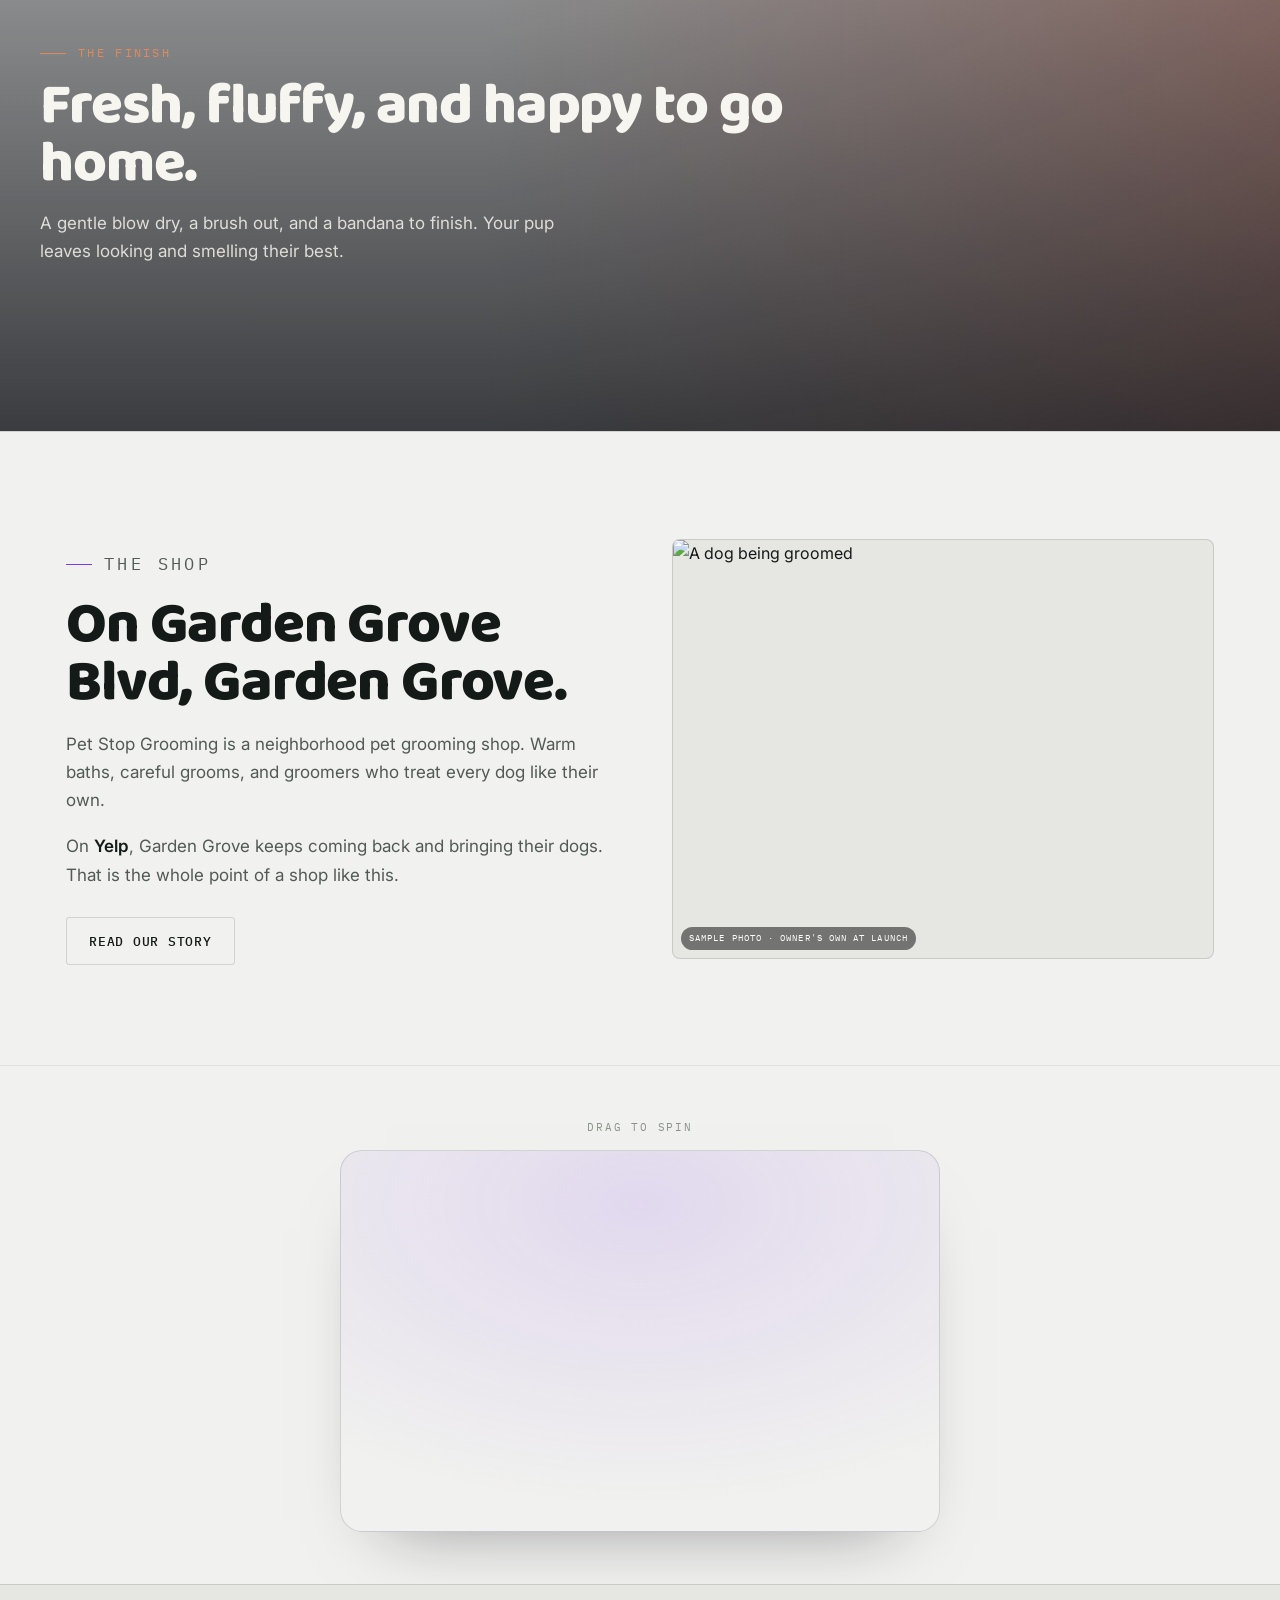
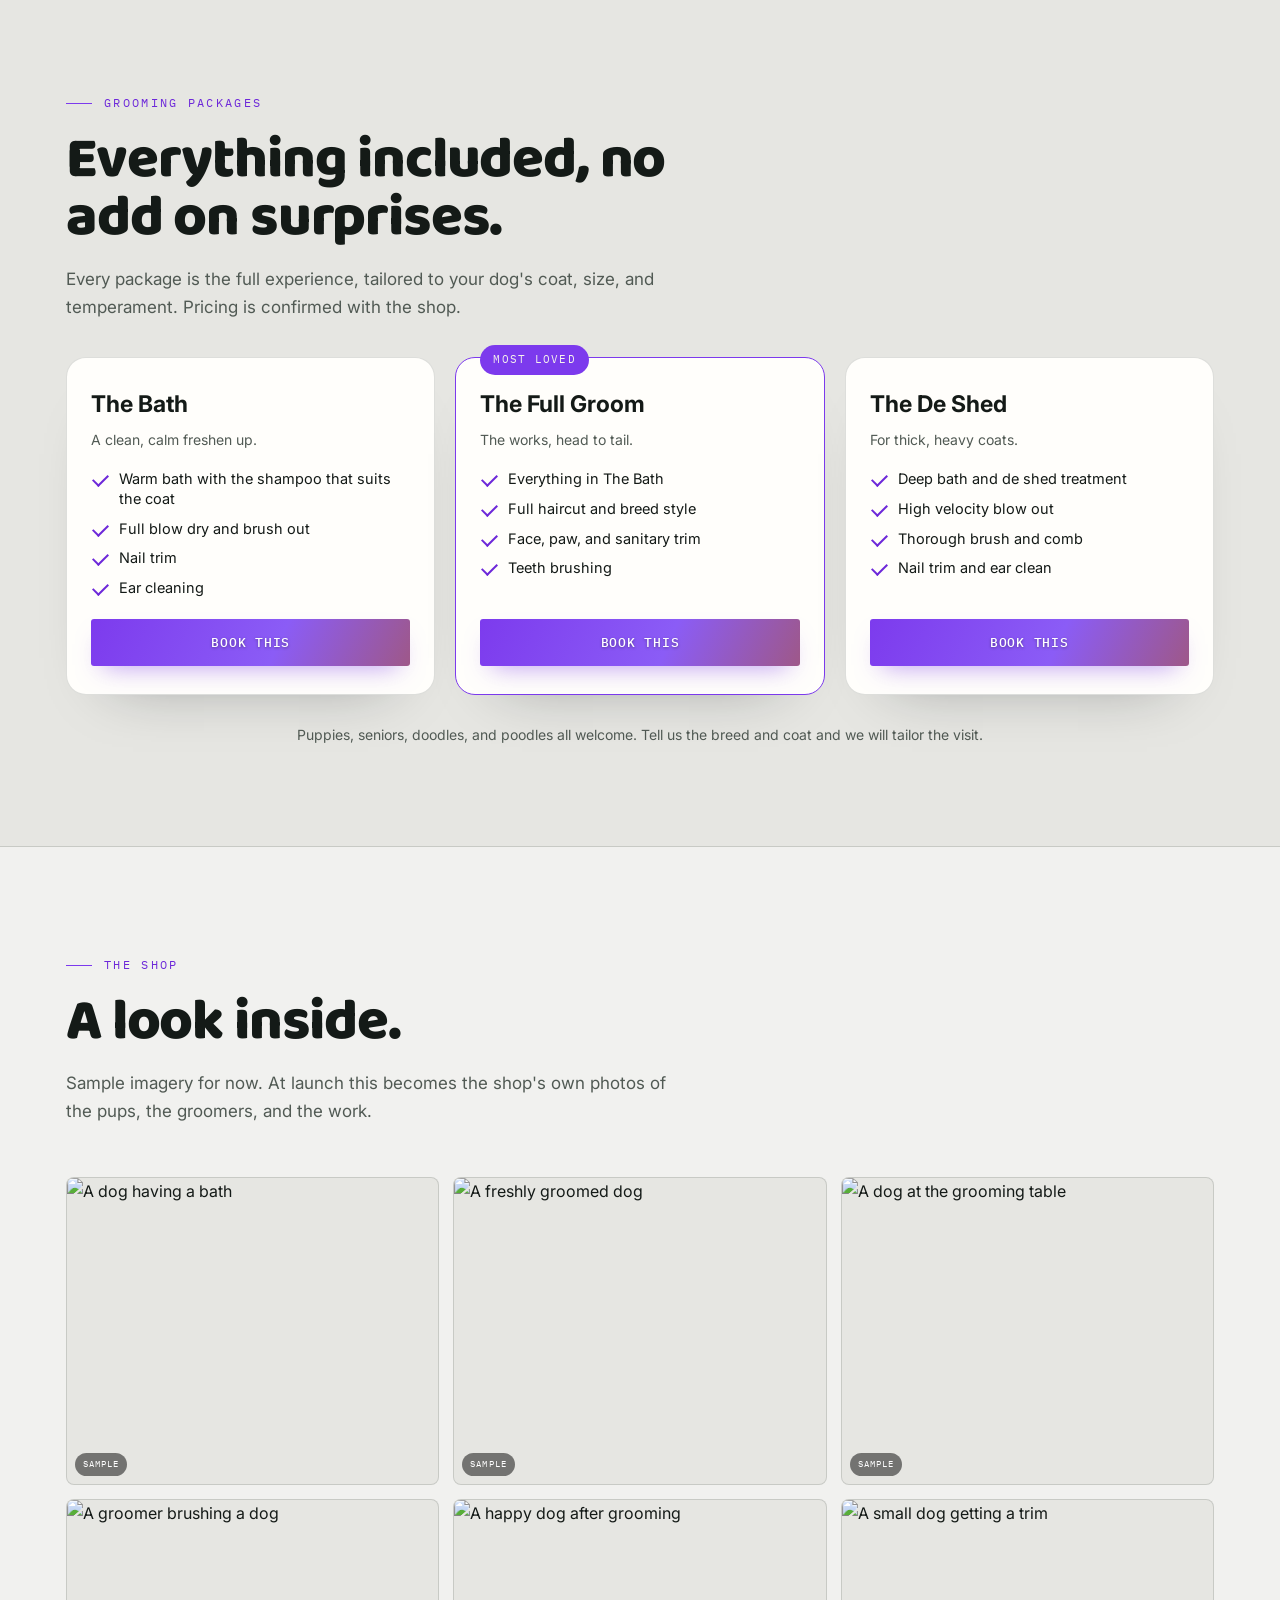
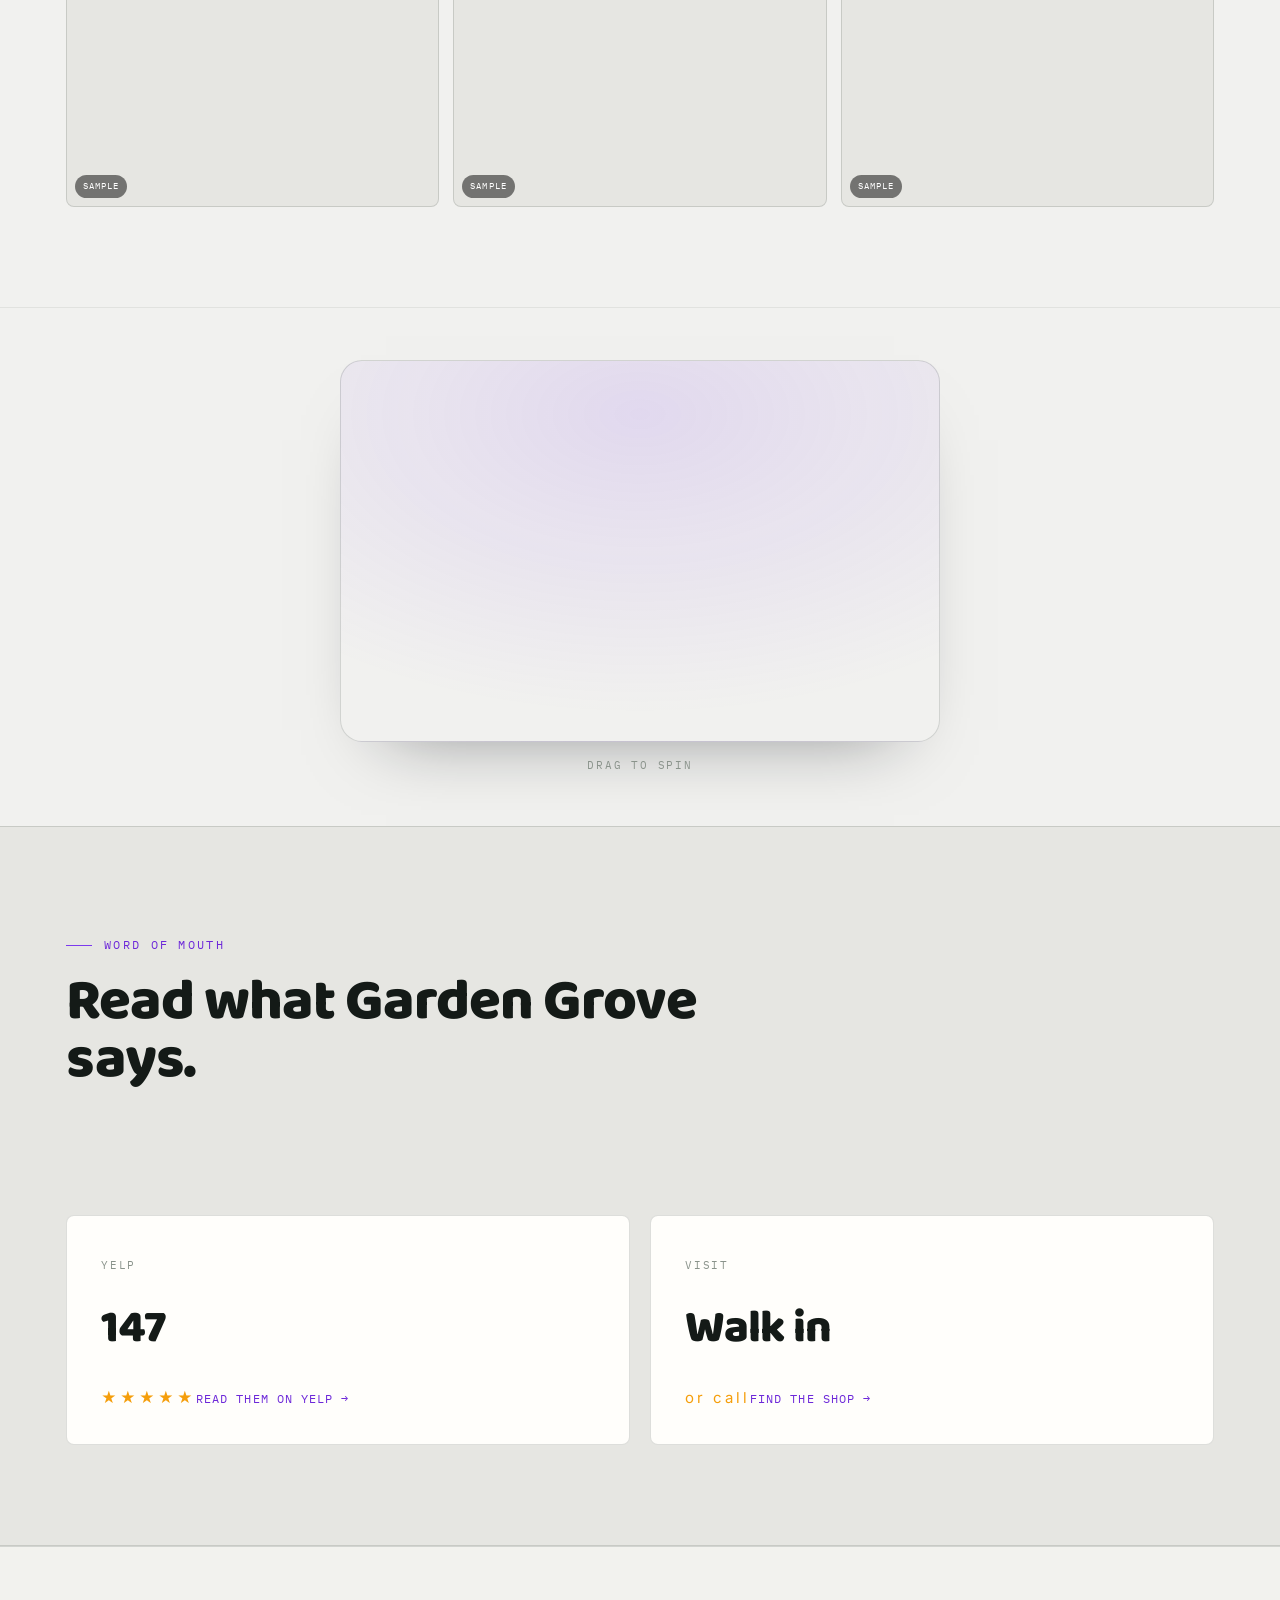
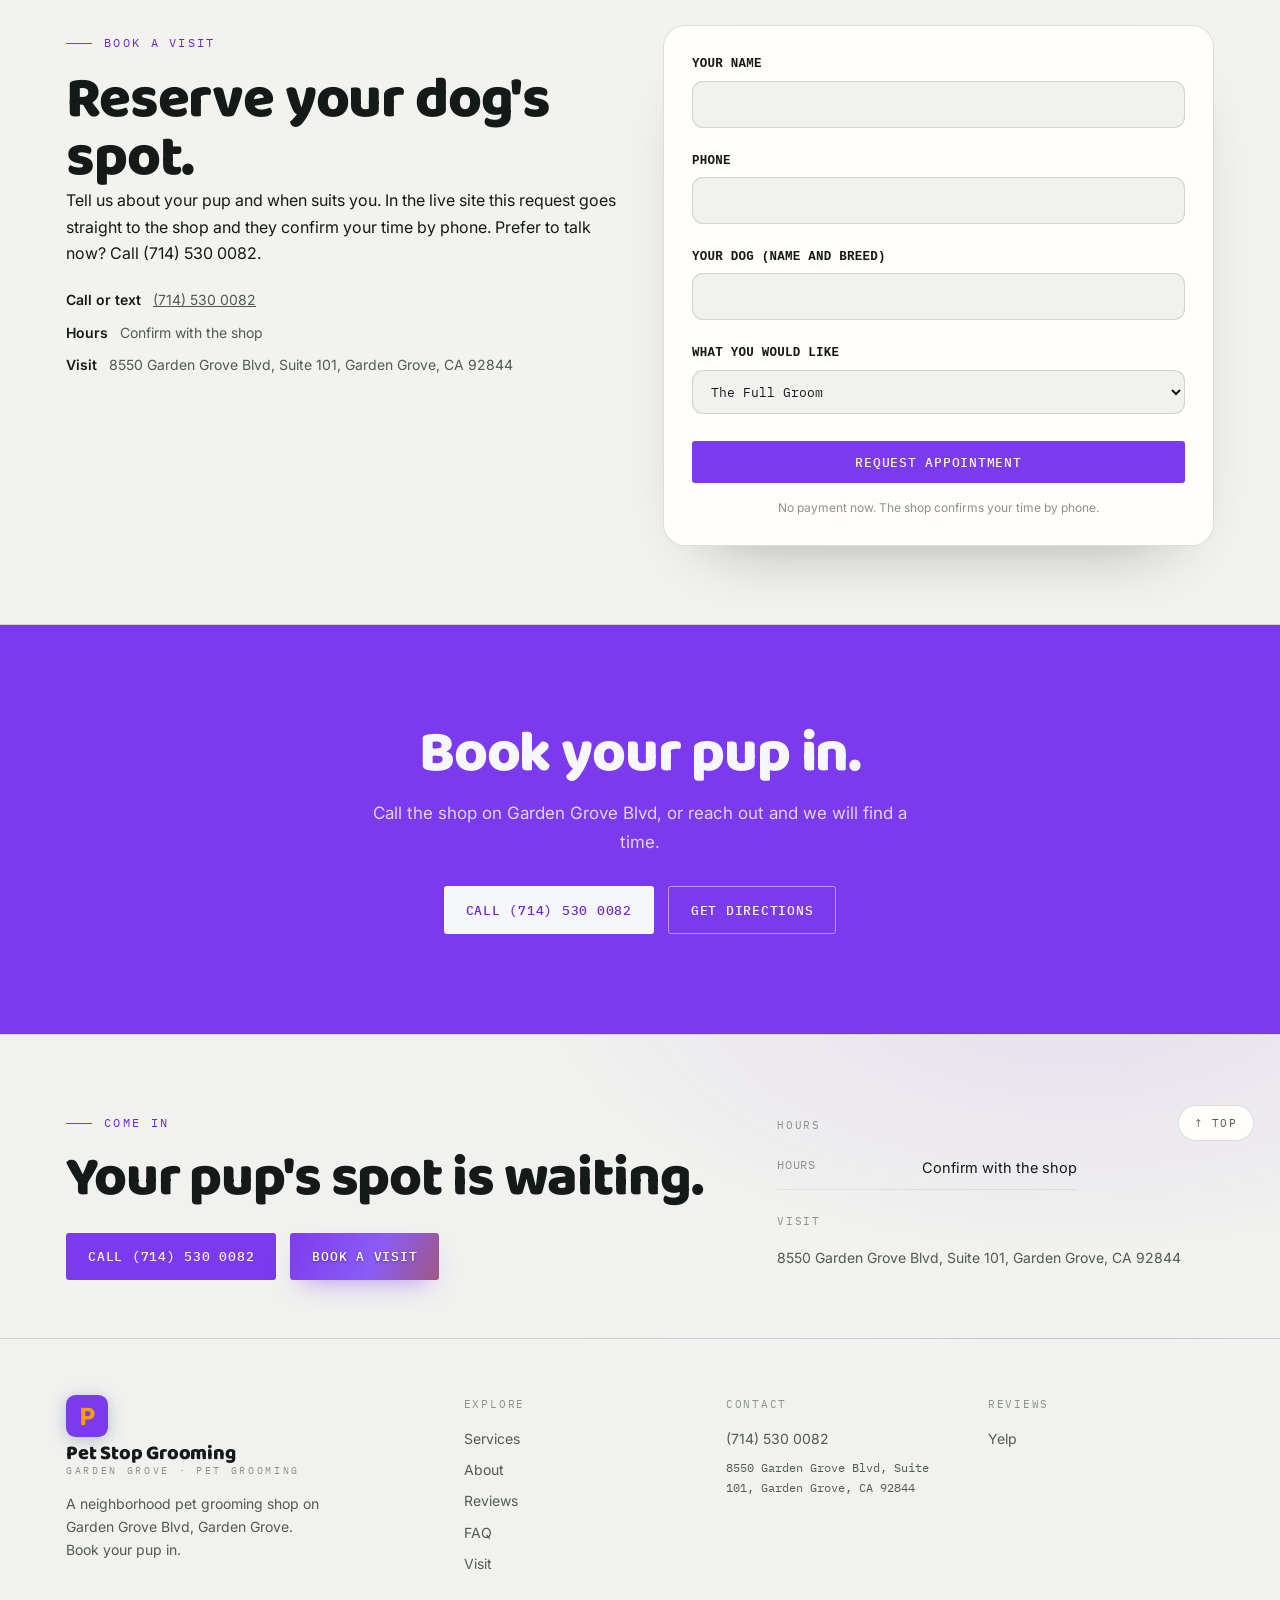
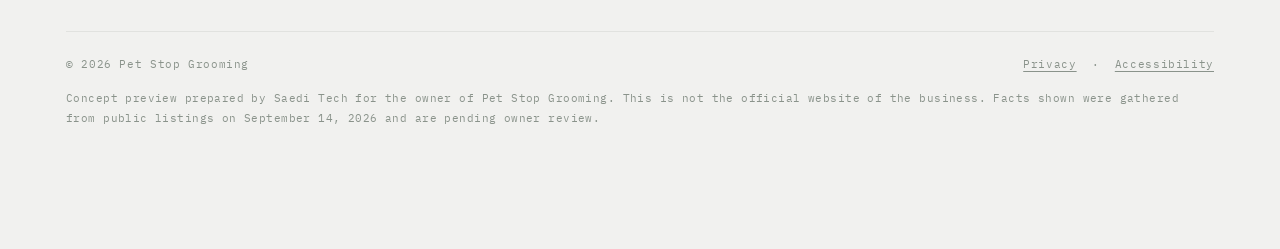
==== commit 6c2aaf79: "Fix 3D hero loading, page reveal, spread 3D across page, unique heroes, correct photos Co-Authored-B" ====
--- a/index.html
+++ b/index.html
@@ -86,9 +86,9 @@
   </div>
 </section>
 <section class="obj3dband" aria-label="Interactive 3D Pet clippers">
-  <div class="wrap o3b">
+  <div class="wrap o3b o3b-solo">
     <div class="o3b-art up"><canvas class="obj3d" data-obj="clippers" data-accent="7c3aed" aria-label="Interactive 3D Pet clippers"></canvas></div>
-    <div class="o3b-copy up"><p class="kick">Interactive · Clippers</p><h2>Built in the browser, not a photo.</h2><p>Every one of these is a real interactive 3D model, drawn live. Drag it to spin it. The same craft goes into the whole site.</p><span class="drag">Drag to spin</span></div>
+    <span class="o3b-hint up">Drag to spin</span>
   </div>
 </section>
 <section id="why">
@@ -114,9 +114,9 @@
   </div>
 </section>
 <section class="obj3dband alt" aria-label="Interactive 3D Grooming shears">
-  <div class="wrap o3b">
+  <div class="wrap o3b o3b-solo">
     <div class="o3b-art up"><canvas class="obj3d" data-obj="scissors" data-accent="7c3aed" aria-label="Interactive 3D Grooming shears"></canvas></div>
-    <div class="o3b-copy up"><p class="kick">Interactive · Shears</p><h2>Real 3D, right on the page.</h2><p>No video, no image. A true model you can grab and turn, the kind of detail that makes a site feel built, not bought.</p><span class="drag">Drag to spin</span></div>
+    <span class="o3b-hint up">Drag to spin</span>
   </div>
 </section>
 <section id="packages" class="pkgs band">
@@ -142,9 +142,9 @@
 </section>
 
 <section class="obj3dband" aria-label="Interactive 3D Shampoo">
-  <div class="wrap o3b">
+  <div class="wrap o3b o3b-solo">
     <div class="o3b-art up"><canvas class="obj3d" data-obj="bottle" data-accent="7c3aed" aria-label="Interactive 3D Shampoo"></canvas></div>
-    <div class="o3b-copy up"><p class="kick">Interactive · Shampoo</p><h2>A little motion, on purpose.</h2><p>Small interactive touches like this are what make a page memorable. Drag it around and see.</p><span class="drag">Drag to spin</span></div>
+    <span class="o3b-hint up">Drag to spin</span>
   </div>
 </section>
 <section id="reviews" class="band">
--- a/assets/site.css
+++ b/assets/site.css
@@ -444,3 +444,9 @@
 .navlinks a[href$="#book"]::after{display:none !important}
 /* ---- footer reveal + CTA polish ---- */
 .foot-hero .foot-cta h2{transition:transform .7s var(--ease),opacity .7s var(--ease)}
+
+/* ---- 3D moments: object only, no marketing copy (beauty) ---- */
+.obj3dband{padding:52px 0}
+.obj3dband .o3b.o3b-solo{flex-direction:column;align-items:center;gap:14px}
+.obj3dband .o3b-solo .o3b-art{flex:0 1 auto;width:100%;max-width:600px}
+.obj3dband .o3b-solo .o3b-hint{font-family:'IBM Plex Mono',monospace;font-size:11px;letter-spacing:.16em;text-transform:uppercase;color:var(--faint)}
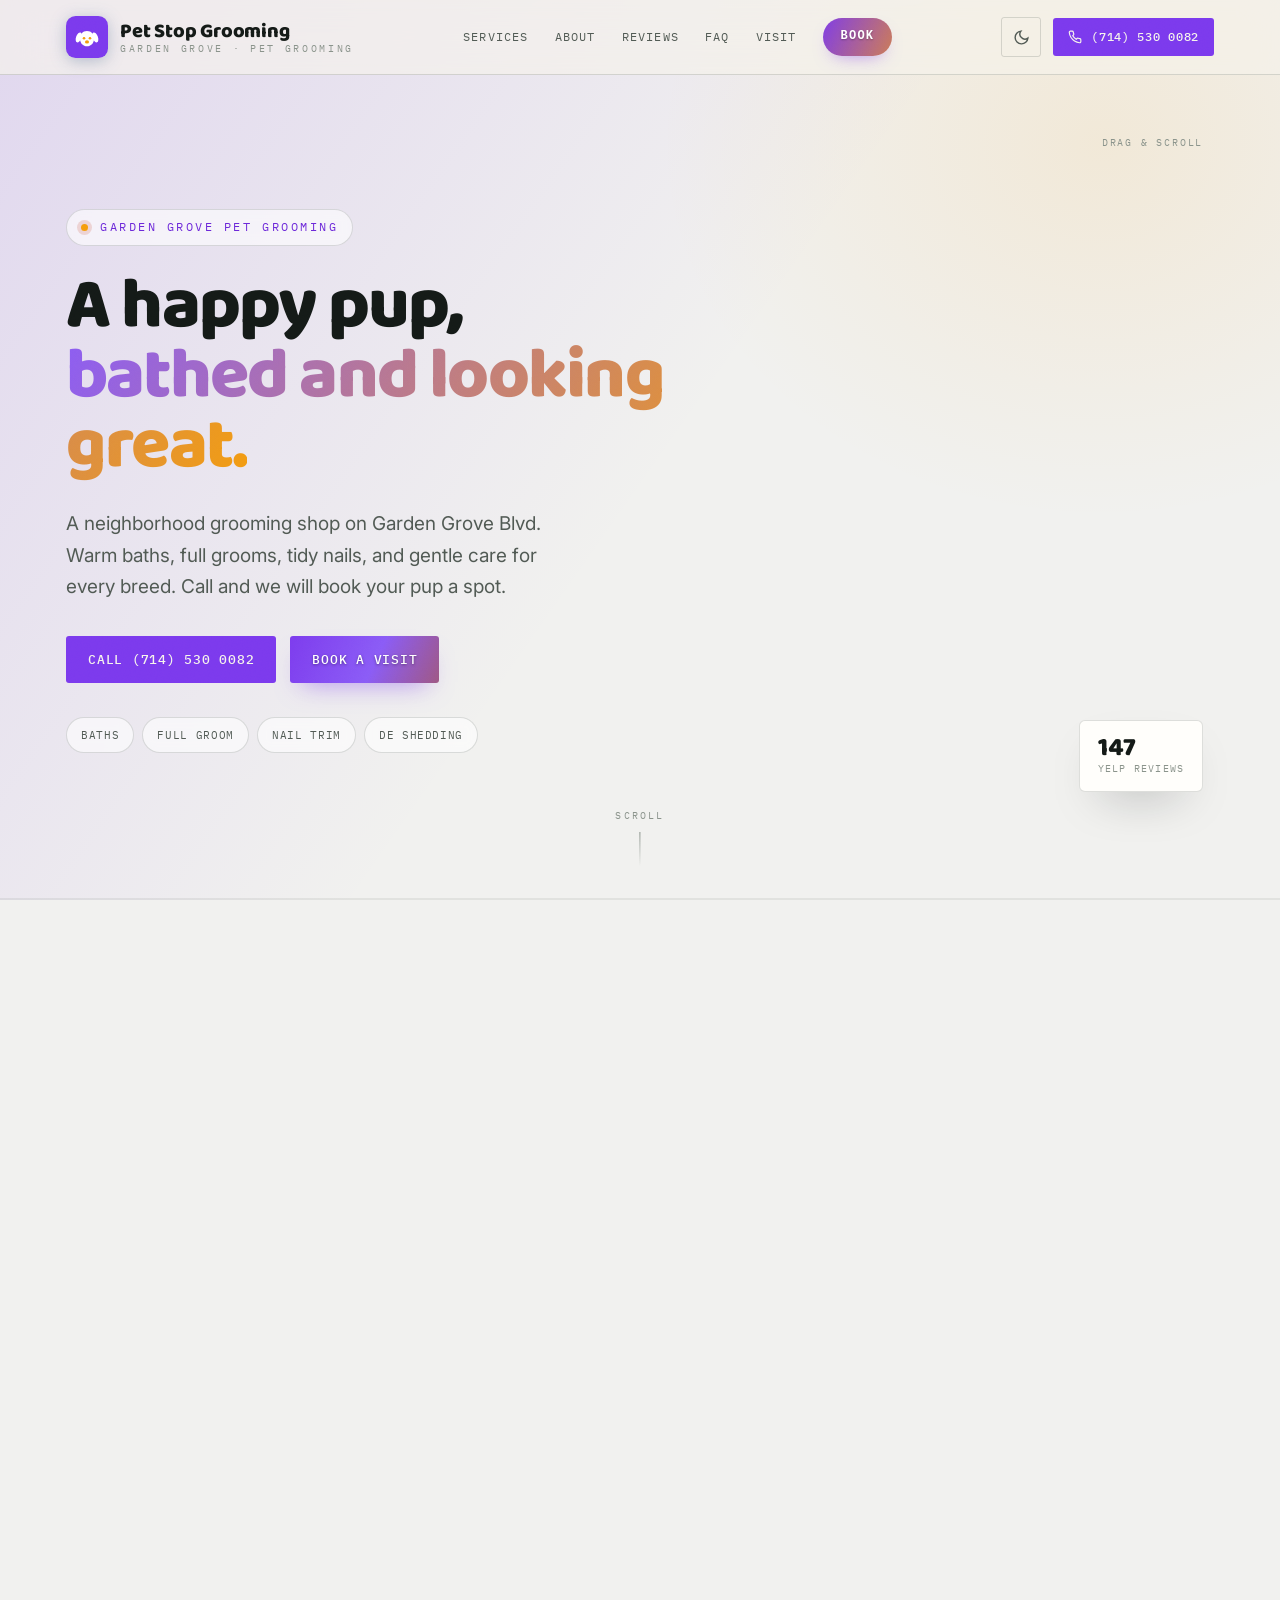
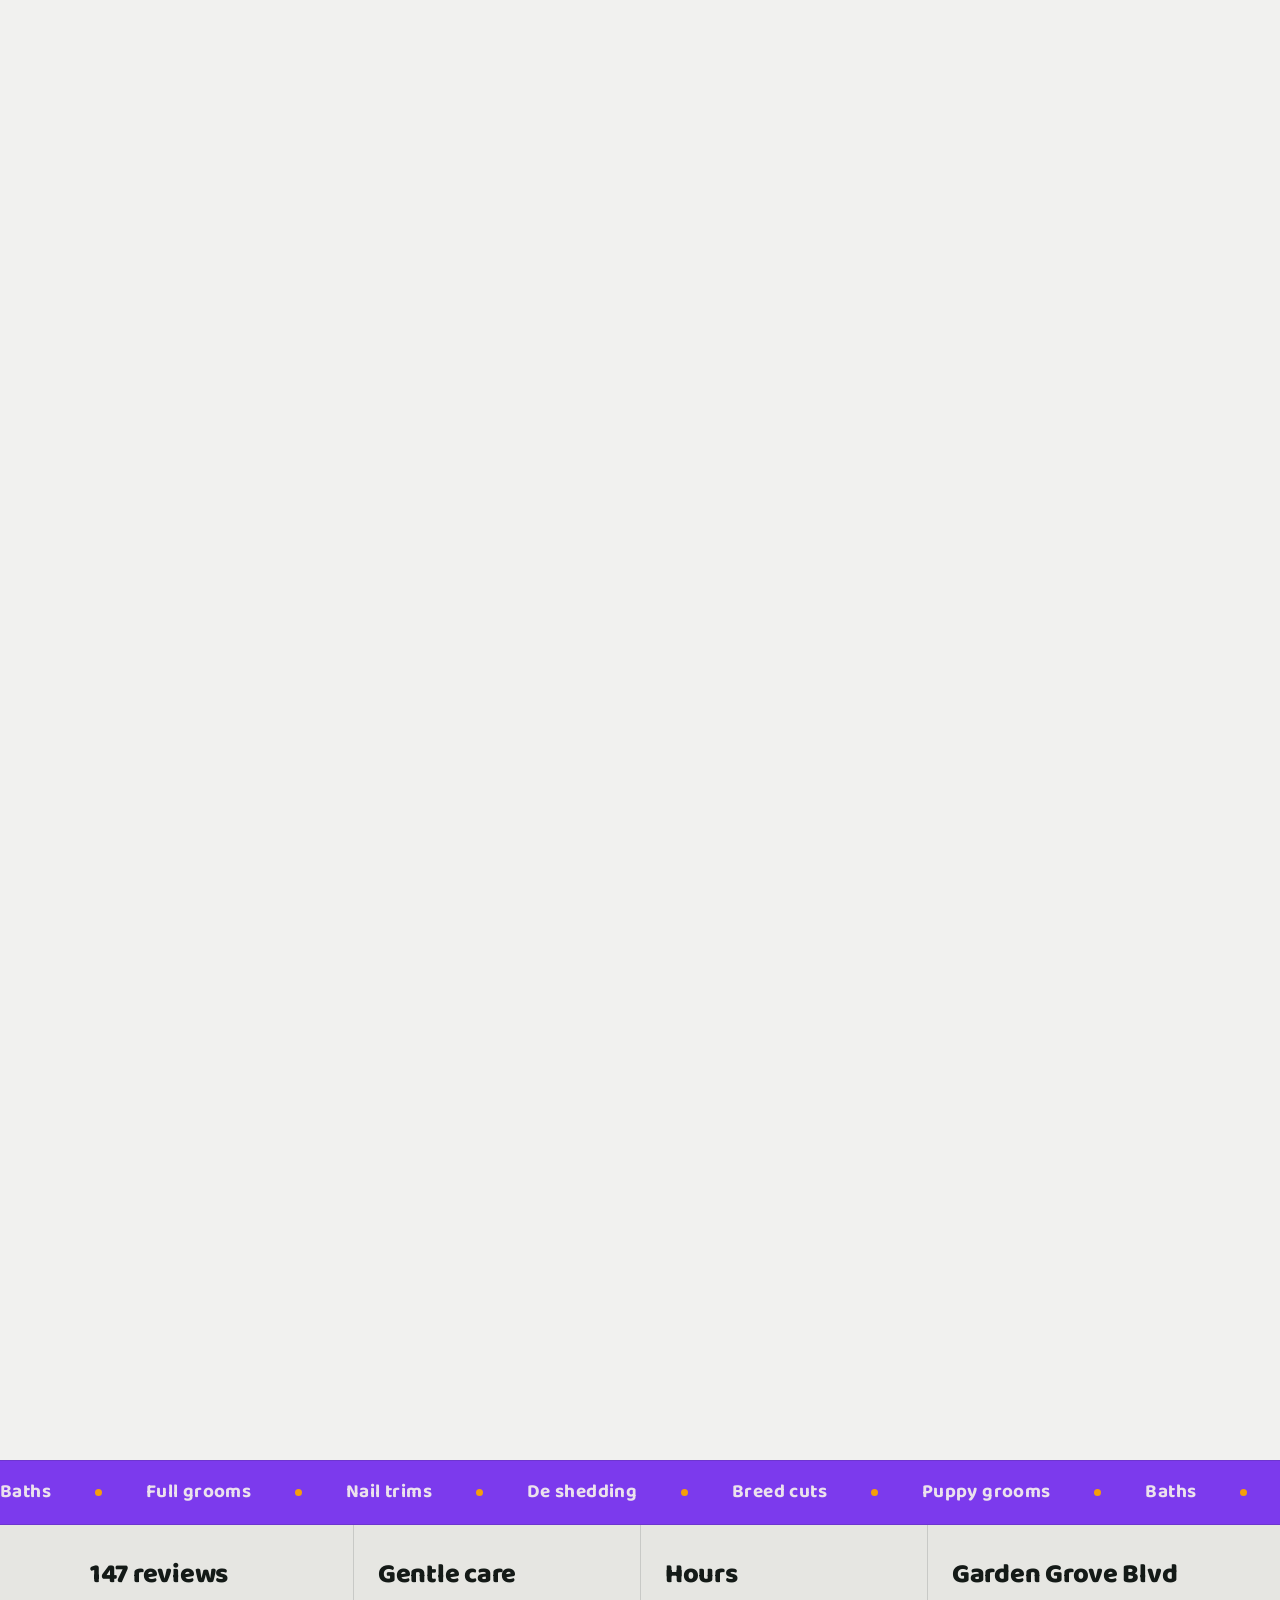
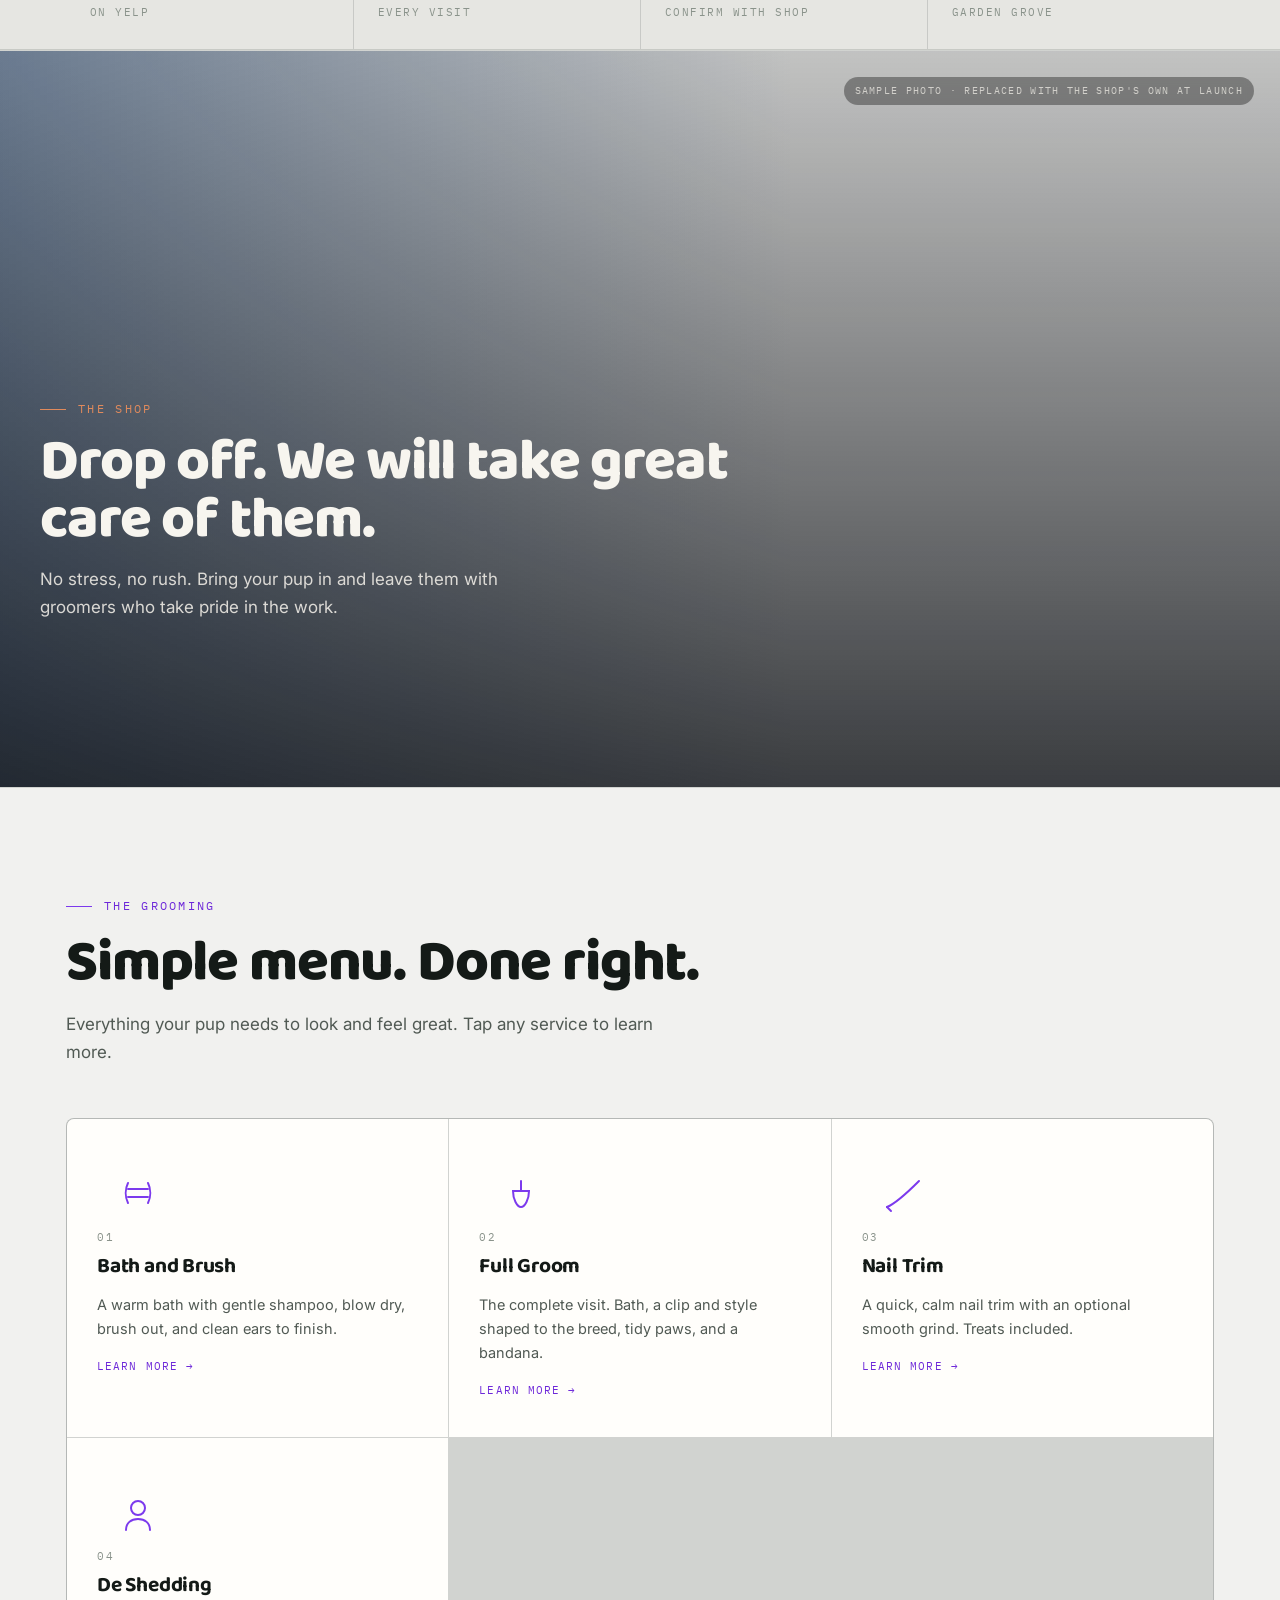
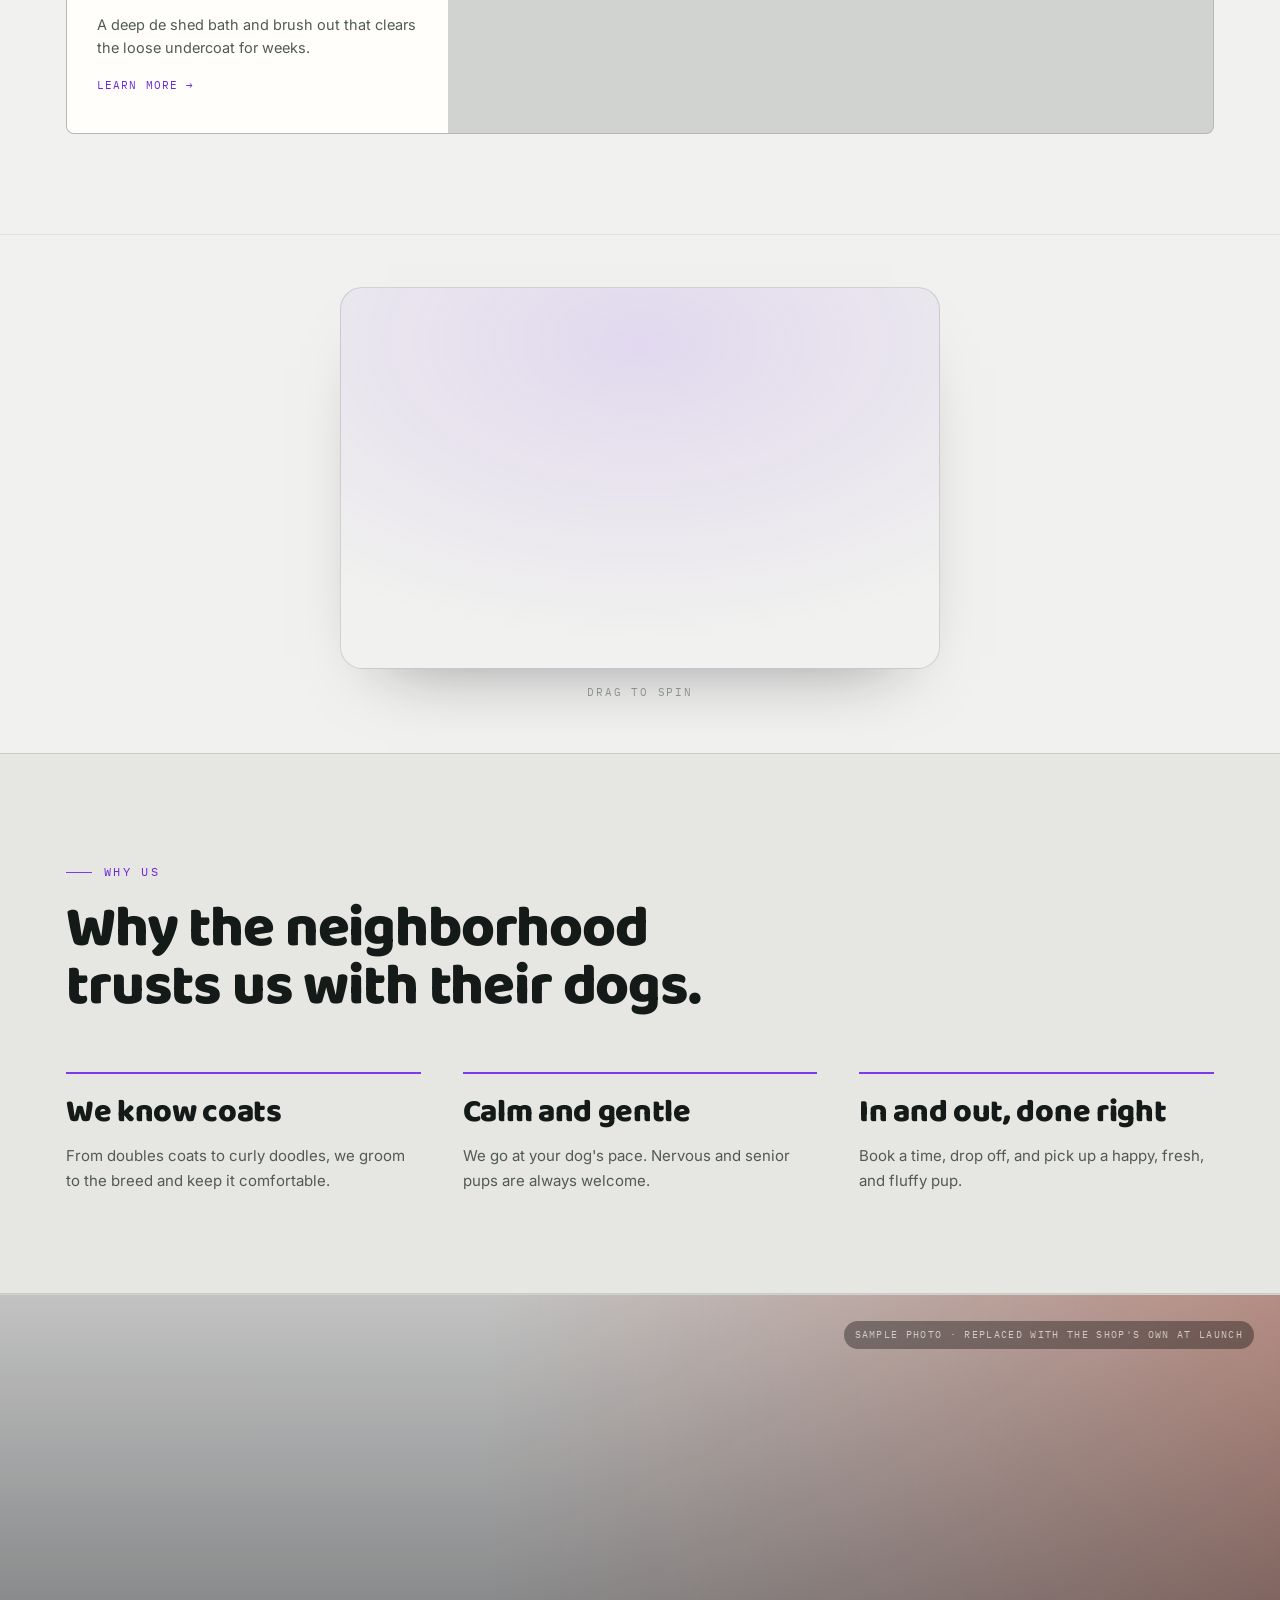
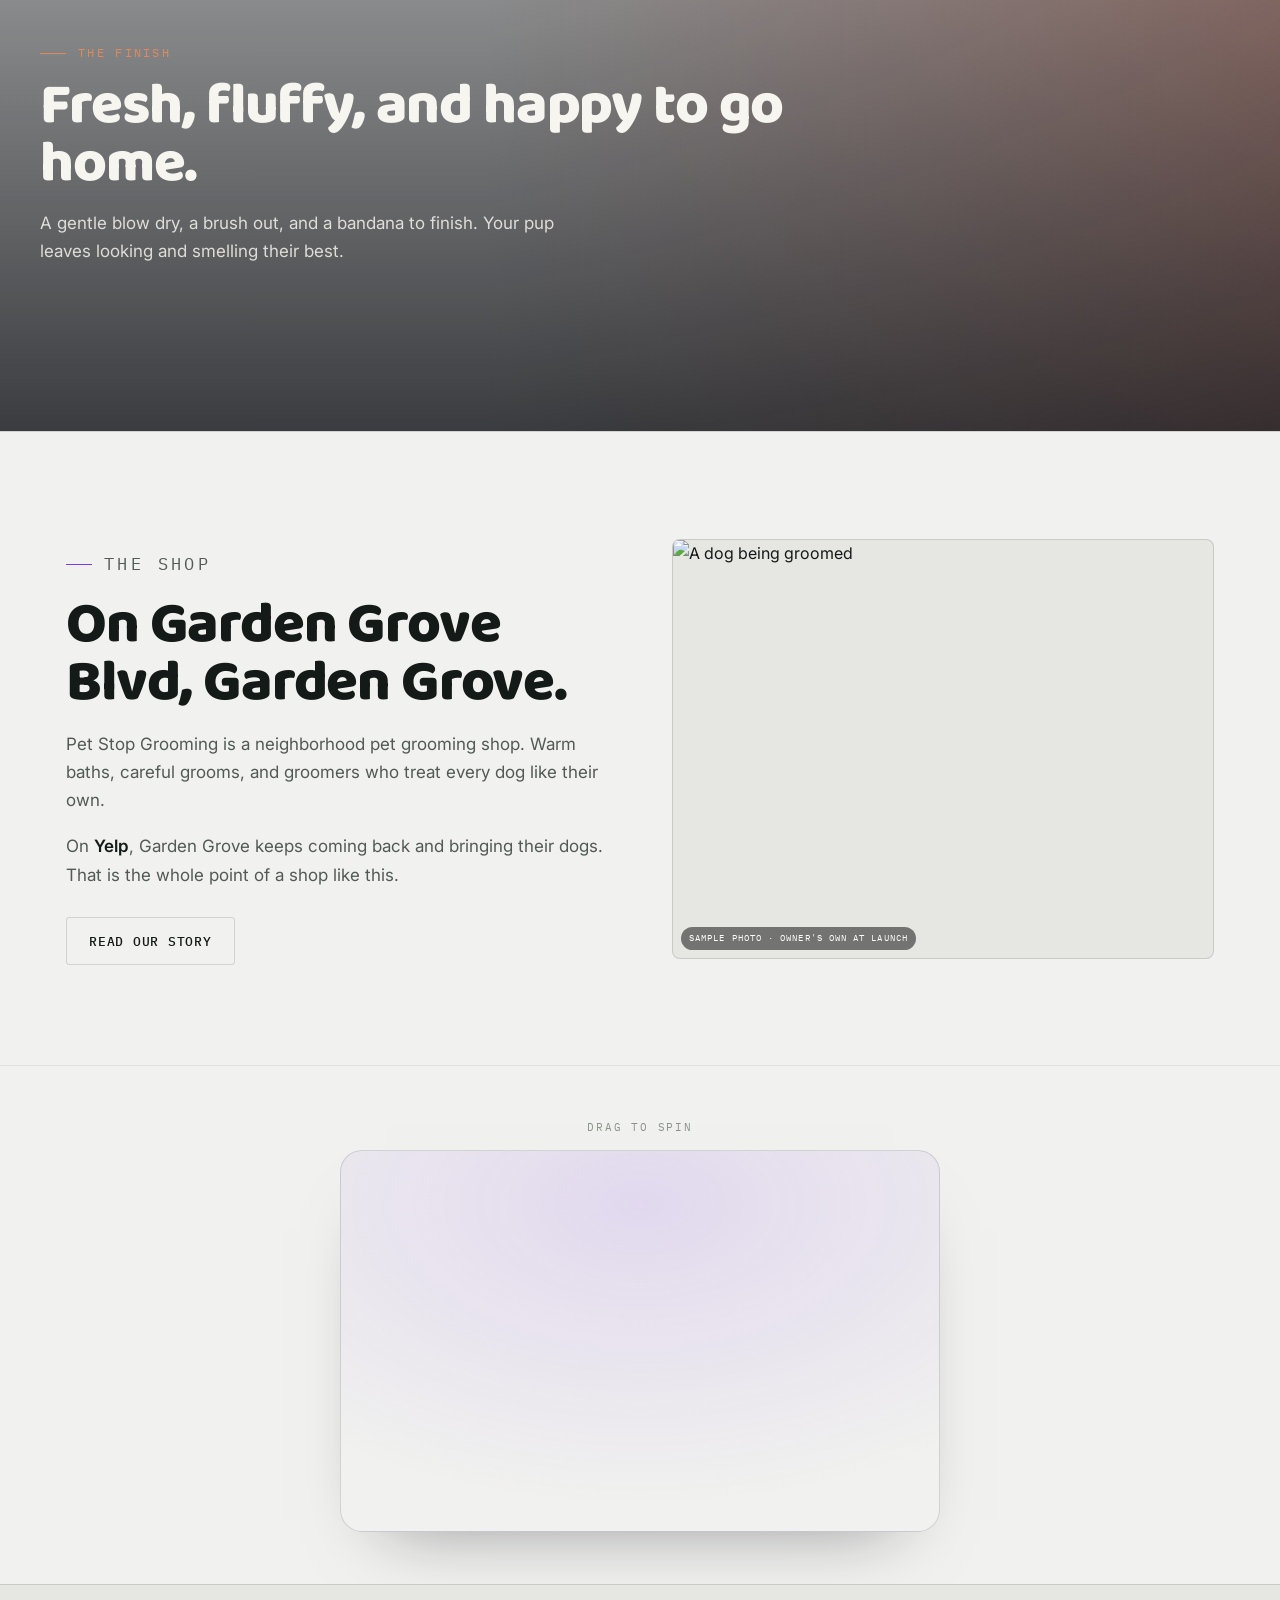
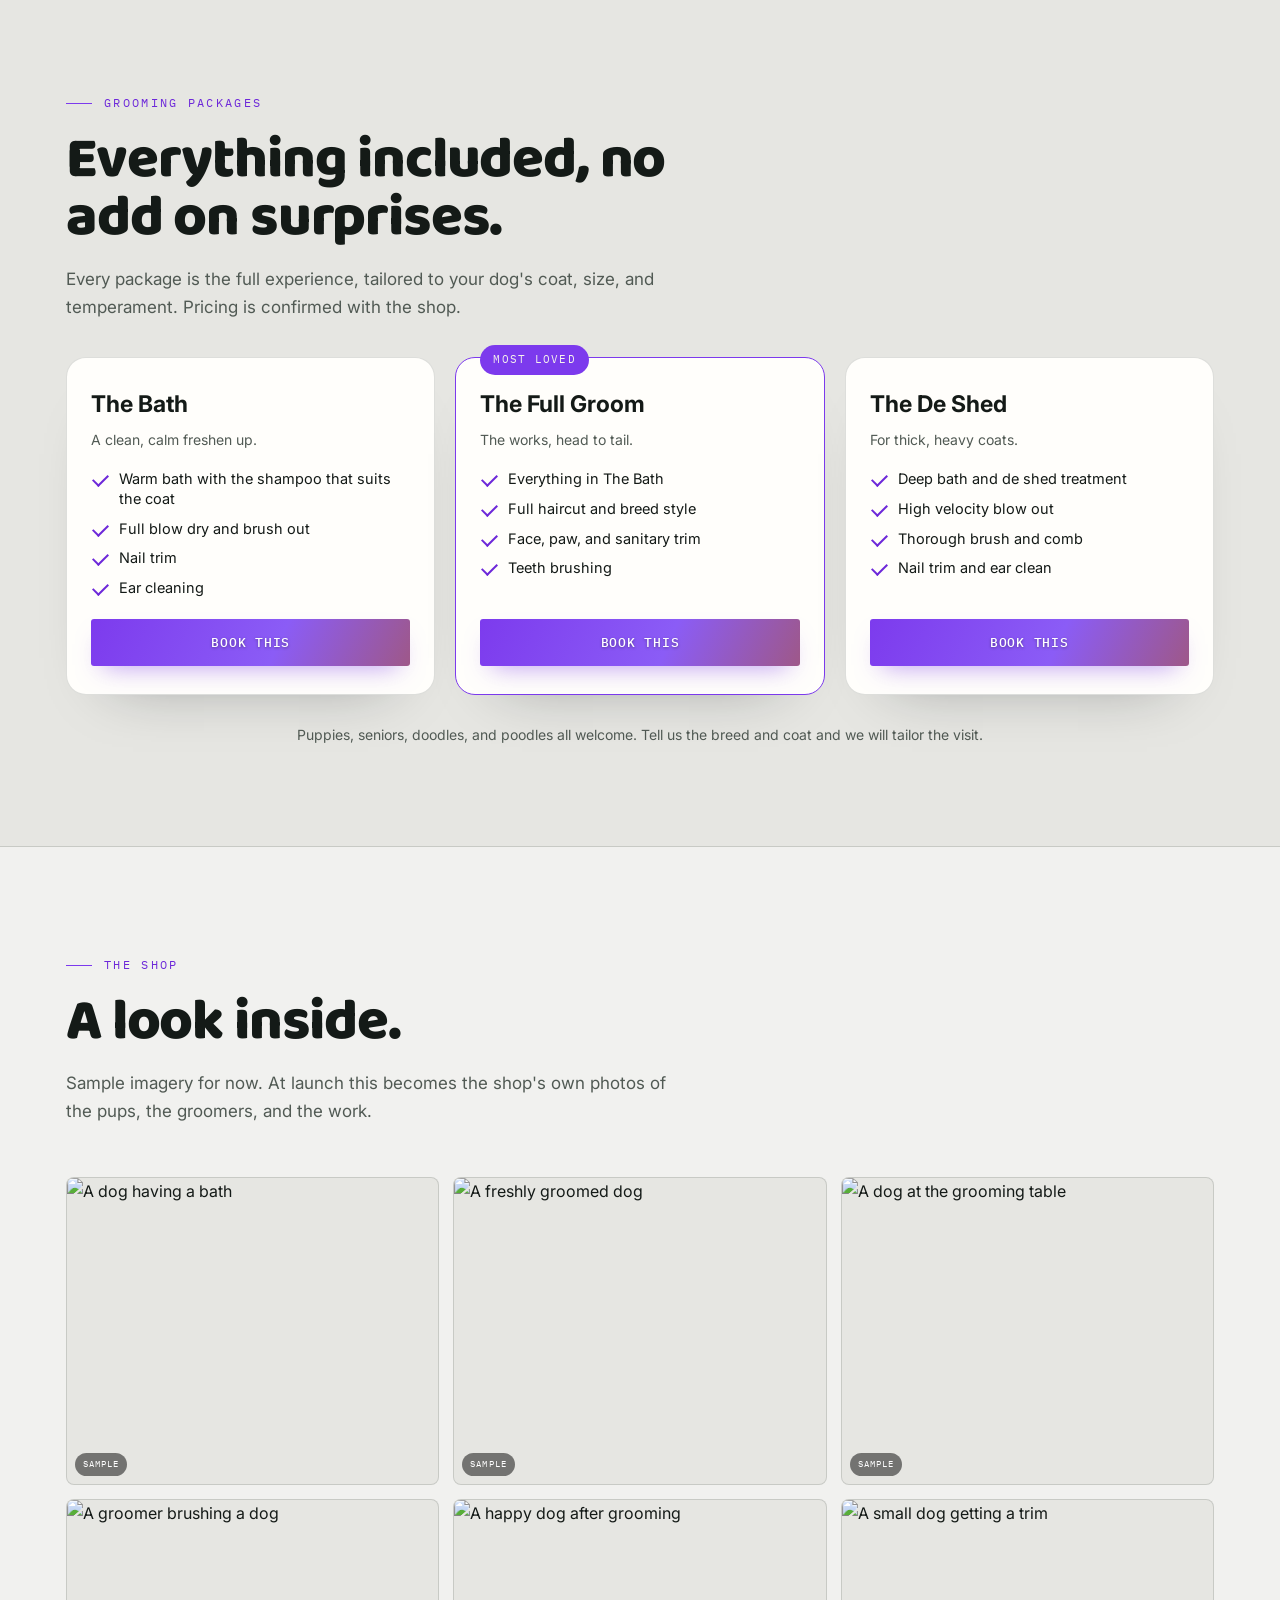
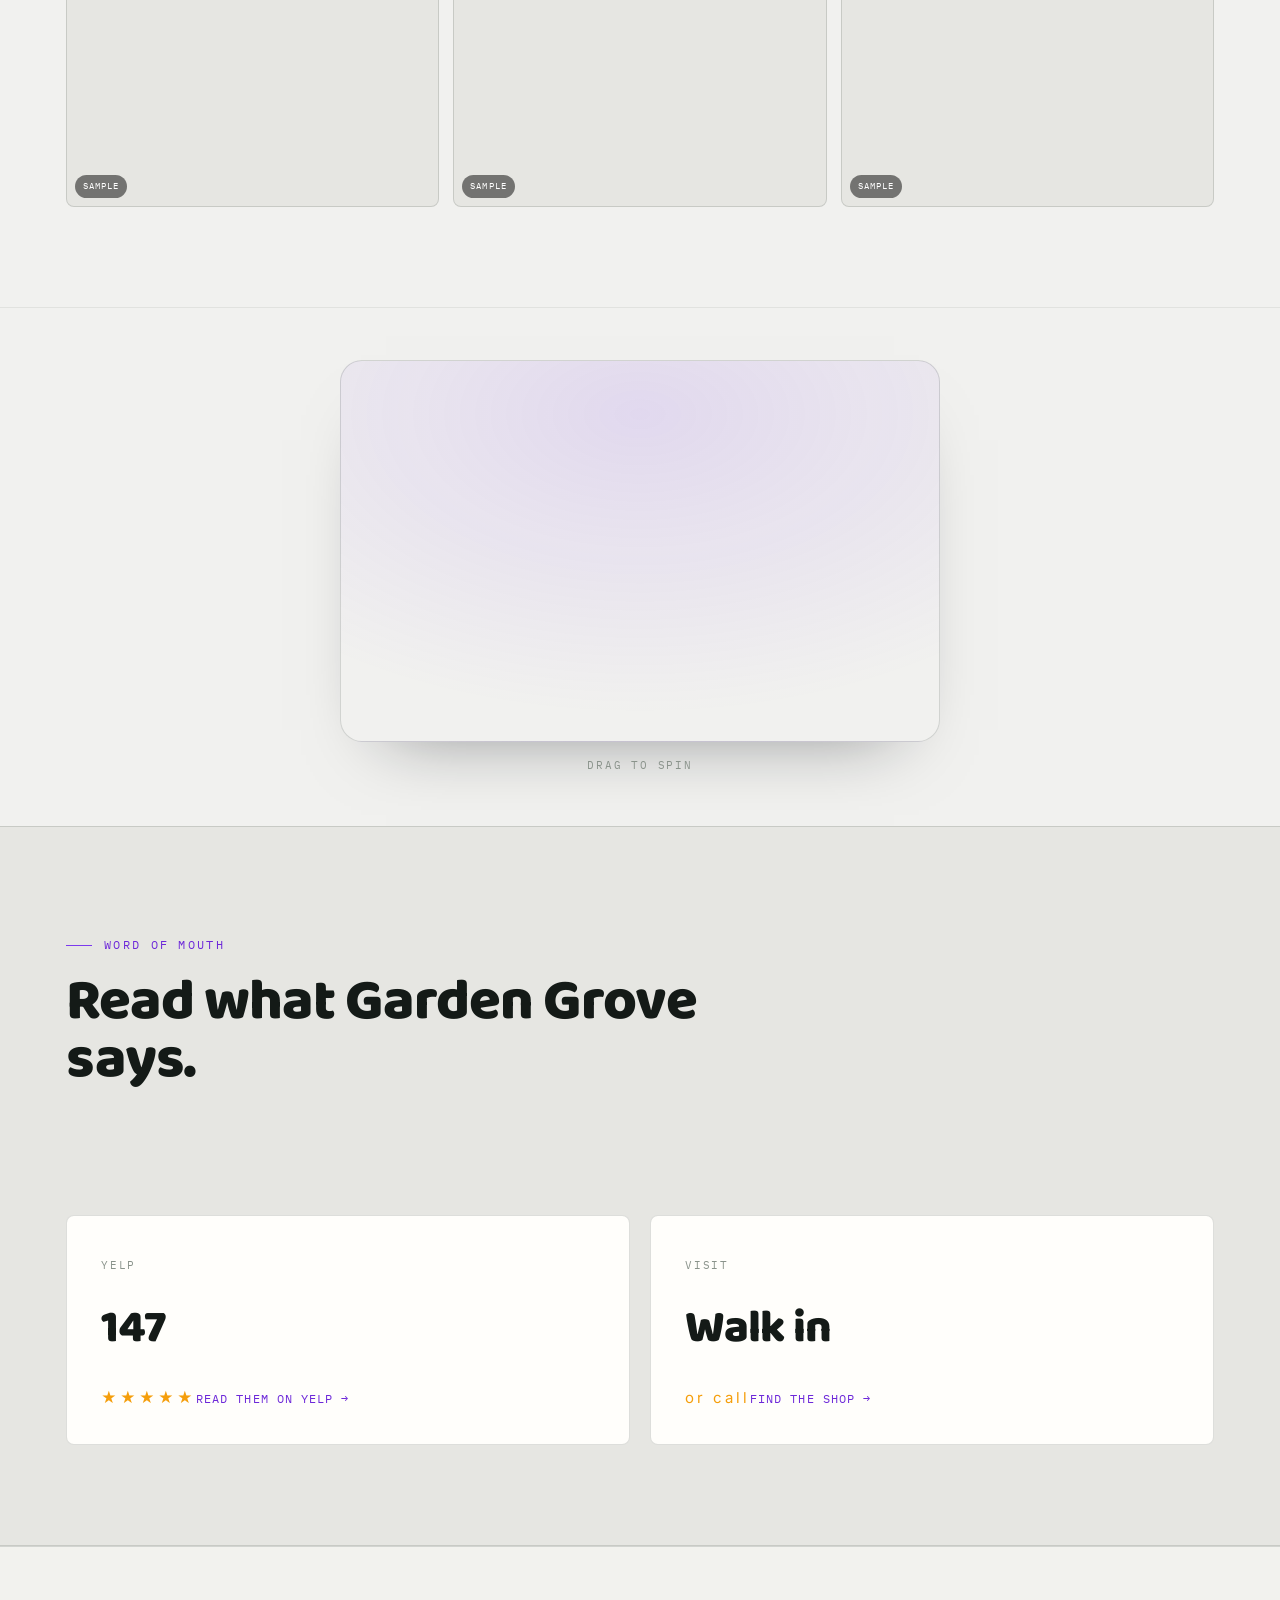
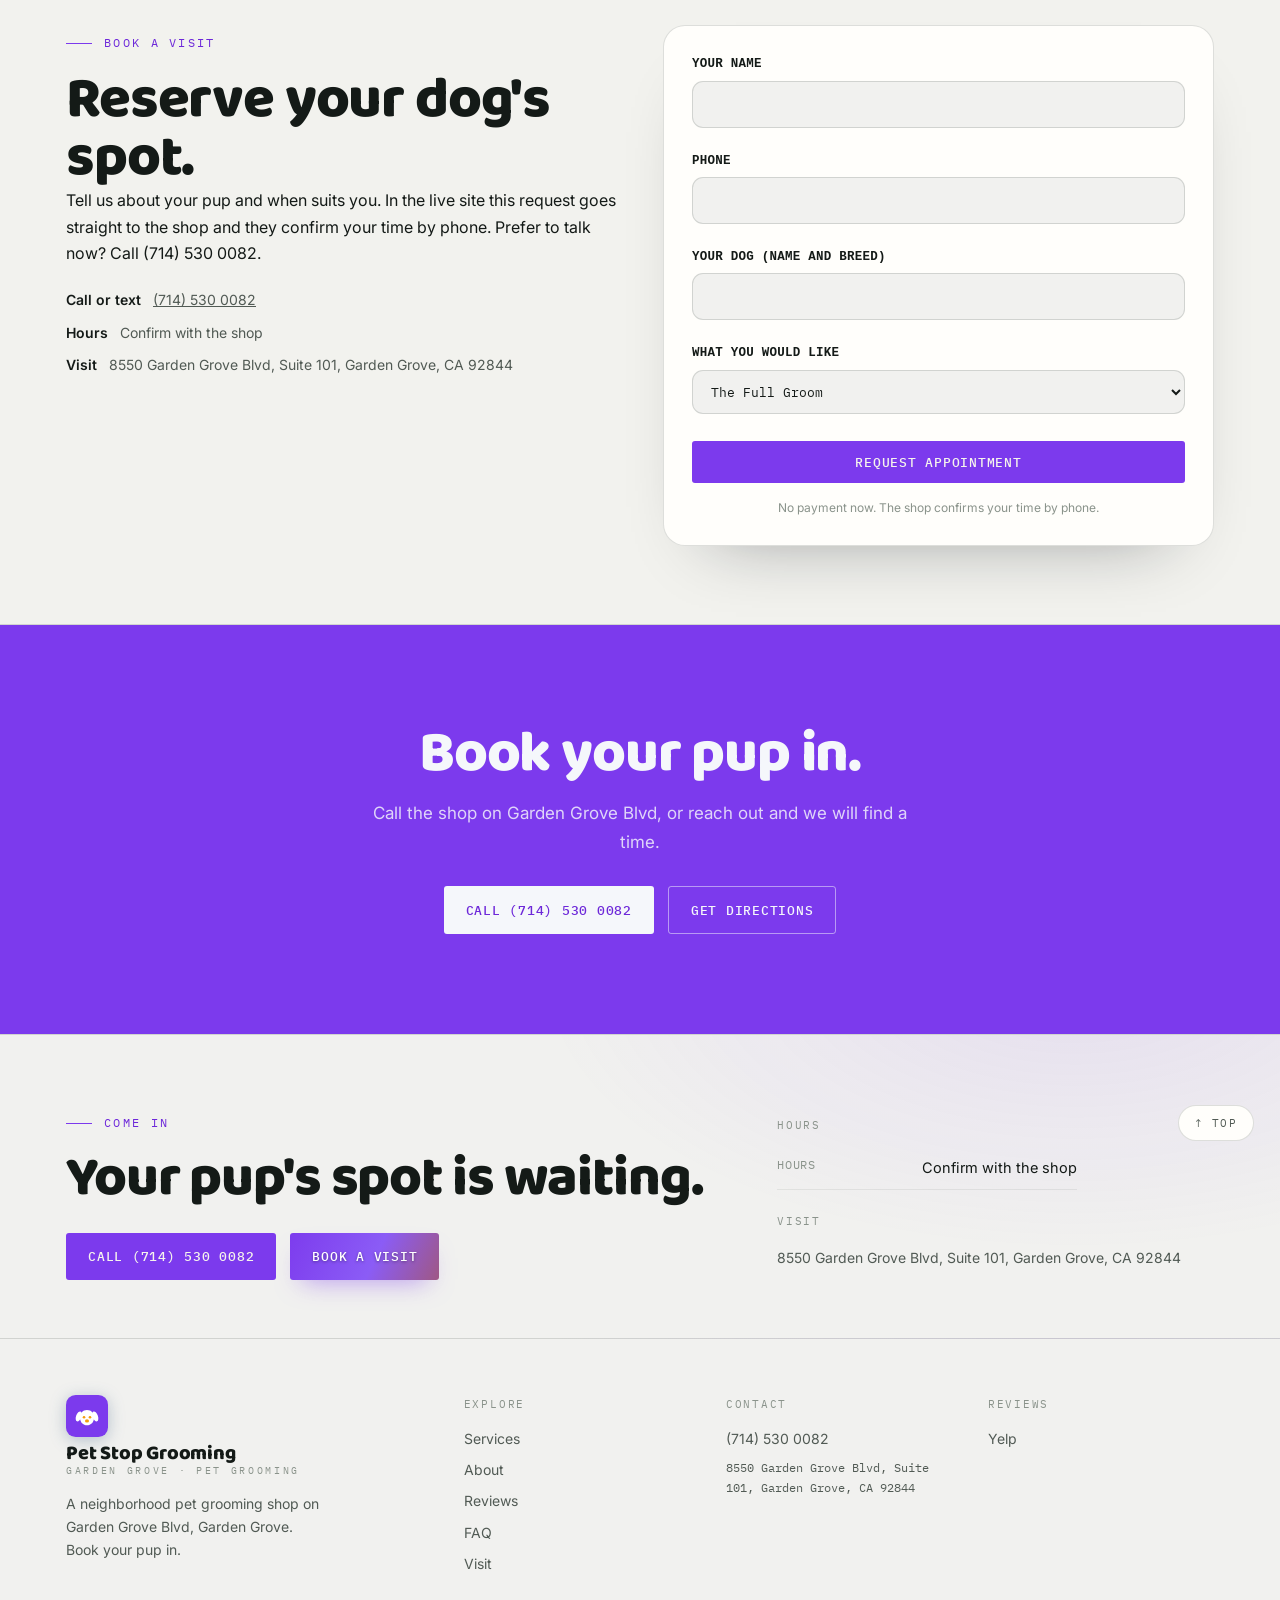
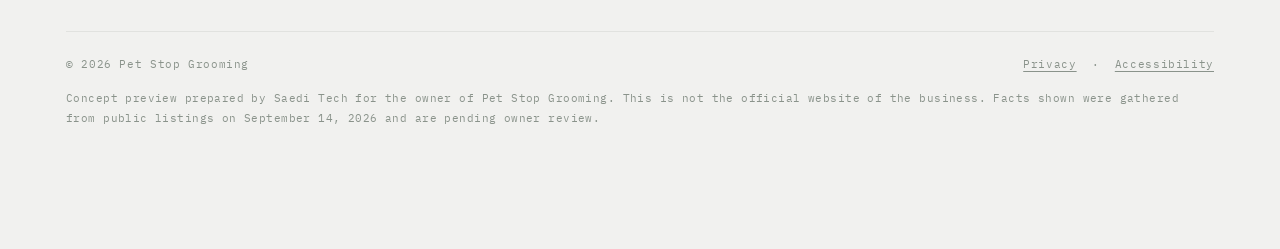
==== commit 93592264: "Add bespoke business logo (header, footer, favicon)" ====
--- a/index.html
+++ b/index.html
@@ -7,7 +7,7 @@
 <title>Pet Stop Grooming · Garden Grove Pet Grooming</title>
 <meta name="description" content="Pet Stop Grooming on Garden Grove Blvd, Garden Grove. Warm baths, full grooms, nail trims, and gentle care for every breed. Call (714) 530 0082." />
 <meta property="og:title" content="Pet Stop Grooming · Garden Grove Pet Grooming" /><meta property="og:type" content="website" />
-<link rel="icon" href="data:image/svg+xml,%3Csvg xmlns='http://www.w3.org/2000/svg' viewBox='0 0 32 32'%3E%3Ccircle cx='16' cy='16' r='15' fill='%237c3aed'/%3E%3Cellipse cx='16' cy='20' rx='5.4' ry='4.2' fill='%23fef6ee'/%3E%3Ccircle cx='9.6' cy='13.5' r='2.3' fill='%23fef6ee'/%3E%3Ccircle cx='13.8' cy='10.4' r='2.3' fill='%23fef6ee'/%3E%3Ccircle cx='18.2' cy='10.4' r='2.3' fill='%23fef6ee'/%3E%3Ccircle cx='22.4' cy='13.5' r='2.3' fill='%23fef6ee'/%3E%3C/svg%3E">
+<link rel="icon" href="data:image/svg+xml,%3Csvg xmlns='http://www.w3.org/2000/svg' viewBox='0 0 48 48'%3E%3Crect width='48' height='48' rx='11' fill='%237c3aed'/%3E%3Cg fill='%23fff'%3E%3Cellipse cx='14.6' cy='24.5' rx='3.1' ry='6' transform='rotate(20 14.6 24.5)'/%3E%3Cellipse cx='33.4' cy='24.5' rx='3.1' ry='6' transform='rotate(-20 33.4 24.5)'/%3E%3Cpath d='M24 17 C29.2 17 32 21 32 26 C32 31.2 28.4 34.6 24 34.6 C19.6 34.6 16 31.2 16 26 C16 21 18.8 17 24 17 Z'/%3E%3C/g%3E%3Ccircle cx='20.6' cy='25.4' r='1.5' fill='%23f59e0b'/%3E%3Ccircle cx='27.4' cy='25.4' r='1.5' fill='%23f59e0b'/%3E%3Cellipse cx='24' cy='29.6' rx='2.3' ry='1.9' fill='%23f59e0b'/%3E%3C/svg%3E">
 <link rel="preconnect" href="https://fonts.googleapis.com"><link rel="preconnect" href="https://fonts.gstatic.com" crossorigin>
 <link href="https://fonts.googleapis.com/css2?family=Baloo+2:wght@500;600;700;800&family=Inter:wght@400;500;600&family=IBM+Plex+Mono:wght@400;500&display=swap" rel="stylesheet">
 <link rel="stylesheet" href="assets/site.css">
@@ -19,7 +19,7 @@
 <header class="sitehead" id="sitehead">
 <nav class="top" aria-label="Main">
   <div class="wrap navin">
-    <a class="logo" href="index.html" aria-label="Pet Stop Grooming, home"><svg class="emblem" viewBox="0 0 48 48" aria-hidden="true"><rect width="48" height="48" rx="11" fill="var(--indigo)"/><text x="24" y="34" font-size="27" text-anchor="middle" fill="var(--shu)" font-family="Baloo 2,sans-serif" font-weight="800">P</text></svg><span class="wm"><span class="n">Pet Stop Grooming</span><span class="s">Garden Grove · Pet Grooming</span></span></a>
+    <a class="logo" href="index.html" aria-label="Pet Stop Grooming, home"><svg class="emblem" viewBox="0 0 48 48" aria-hidden="true"><rect width="48" height="48" rx="11" fill="var(--indigo)"/><g fill='#fff'><ellipse cx='14.6' cy='24.5' rx='3.1' ry='6' transform='rotate(20 14.6 24.5)'/><ellipse cx='33.4' cy='24.5' rx='3.1' ry='6' transform='rotate(-20 33.4 24.5)'/><path d='M24 17 C29.2 17 32 21 32 26 C32 31.2 28.4 34.6 24 34.6 C19.6 34.6 16 31.2 16 26 C16 21 18.8 17 24 17 Z'/></g><circle cx='20.6' cy='25.4' r='1.5' fill='var(--shu)'/><circle cx='27.4' cy='25.4' r='1.5' fill='var(--shu)'/><ellipse cx='24' cy='29.6' rx='2.3' ry='1.9' fill='var(--shu)'/></svg><span class="wm"><span class="n">Pet Stop Grooming</span><span class="s">Garden Grove · Pet Grooming</span></span></a>
     <div class="navlinks"><a href="services.html">Services</a><a href="about.html">About</a><a href="reviews.html">Reviews</a><a href="faq.html">FAQ</a><a href="visit.html">Visit</a><a href="index.html#book">Book</a></div>
     <div class="navright">
       <button class="tgl" id="themeTgl" aria-label="Switch between day and night theme" aria-pressed="false"><svg id="icMoon" viewBox="0 0 24 24" fill="none" stroke="currentColor" stroke-width="2" stroke-linecap="round"><path d="M21 12.8A9 9 0 1 1 11.2 3a7 7 0 0 0 9.8 9.8z"/></svg><svg id="icSun" viewBox="0 0 24 24" fill="none" stroke="currentColor" stroke-width="2" stroke-linecap="round" style="display:none"><circle cx="12" cy="12" r="4"/><path d="M12 2v2M12 20v2M4.9 4.9l1.4 1.4M17.7 17.7l1.4 1.4M2 12h2M20 12h2M4.9 19.1l1.4-1.4M17.7 6.3l1.4-1.4"/></svg></button>
@@ -186,7 +186,7 @@
   </div></div></div>
   <div class="wrap foot-main">
     <div class="fgrid">
-      <div class="fbrand"><a class="logo" href="index.html" aria-label="Pet Stop Grooming, home"><svg class="emblem" viewBox="0 0 48 48" aria-hidden="true"><rect width="48" height="48" rx="11" fill="var(--indigo)"/><text x="24" y="34" font-size="27" text-anchor="middle" fill="var(--shu)" font-family="Baloo 2,sans-serif" font-weight="800">P</text></svg><span class="wm"><span class="n">Pet Stop Grooming</span><span class="s">Garden Grove · Pet Grooming</span></span></a><p>A neighborhood pet grooming shop on Garden Grove Blvd, Garden Grove. Book your pup in.</p></div>
+      <div class="fbrand"><a class="logo" href="index.html" aria-label="Pet Stop Grooming, home"><svg class="emblem" viewBox="0 0 48 48" aria-hidden="true"><rect width="48" height="48" rx="11" fill="var(--indigo)"/><g fill='#fff'><ellipse cx='14.6' cy='24.5' rx='3.1' ry='6' transform='rotate(20 14.6 24.5)'/><ellipse cx='33.4' cy='24.5' rx='3.1' ry='6' transform='rotate(-20 33.4 24.5)'/><path d='M24 17 C29.2 17 32 21 32 26 C32 31.2 28.4 34.6 24 34.6 C19.6 34.6 16 31.2 16 26 C16 21 18.8 17 24 17 Z'/></g><circle cx='20.6' cy='25.4' r='1.5' fill='var(--shu)'/><circle cx='27.4' cy='25.4' r='1.5' fill='var(--shu)'/><ellipse cx='24' cy='29.6' rx='2.3' ry='1.9' fill='var(--shu)'/></svg><span class="wm"><span class="n">Pet Stop Grooming</span><span class="s">Garden Grove · Pet Grooming</span></span></a><p>A neighborhood pet grooming shop on Garden Grove Blvd, Garden Grove. Book your pup in.</p></div>
       <div class="fcol"><p class="ft">Explore</p><a href="services.html">Services</a><a href="about.html">About</a><a href="reviews.html">Reviews</a><a href="faq.html">FAQ</a><a href="visit.html">Visit</a></div>
       <div class="fcol"><p class="ft">Contact</p><a href="tel:+17145300082">(714) 530 0082</a><p class="mono" style="font-size:12px">8550 Garden Grove Blvd, Suite 101, Garden Grove, CA 92844</p></div>
       <div class="fcol"><p class="ft">Reviews</p><a href="https://www.yelp.com/biz/pet-stop-grooming-garden-grove" target="_blank" rel="noopener">Yelp</a></div>
